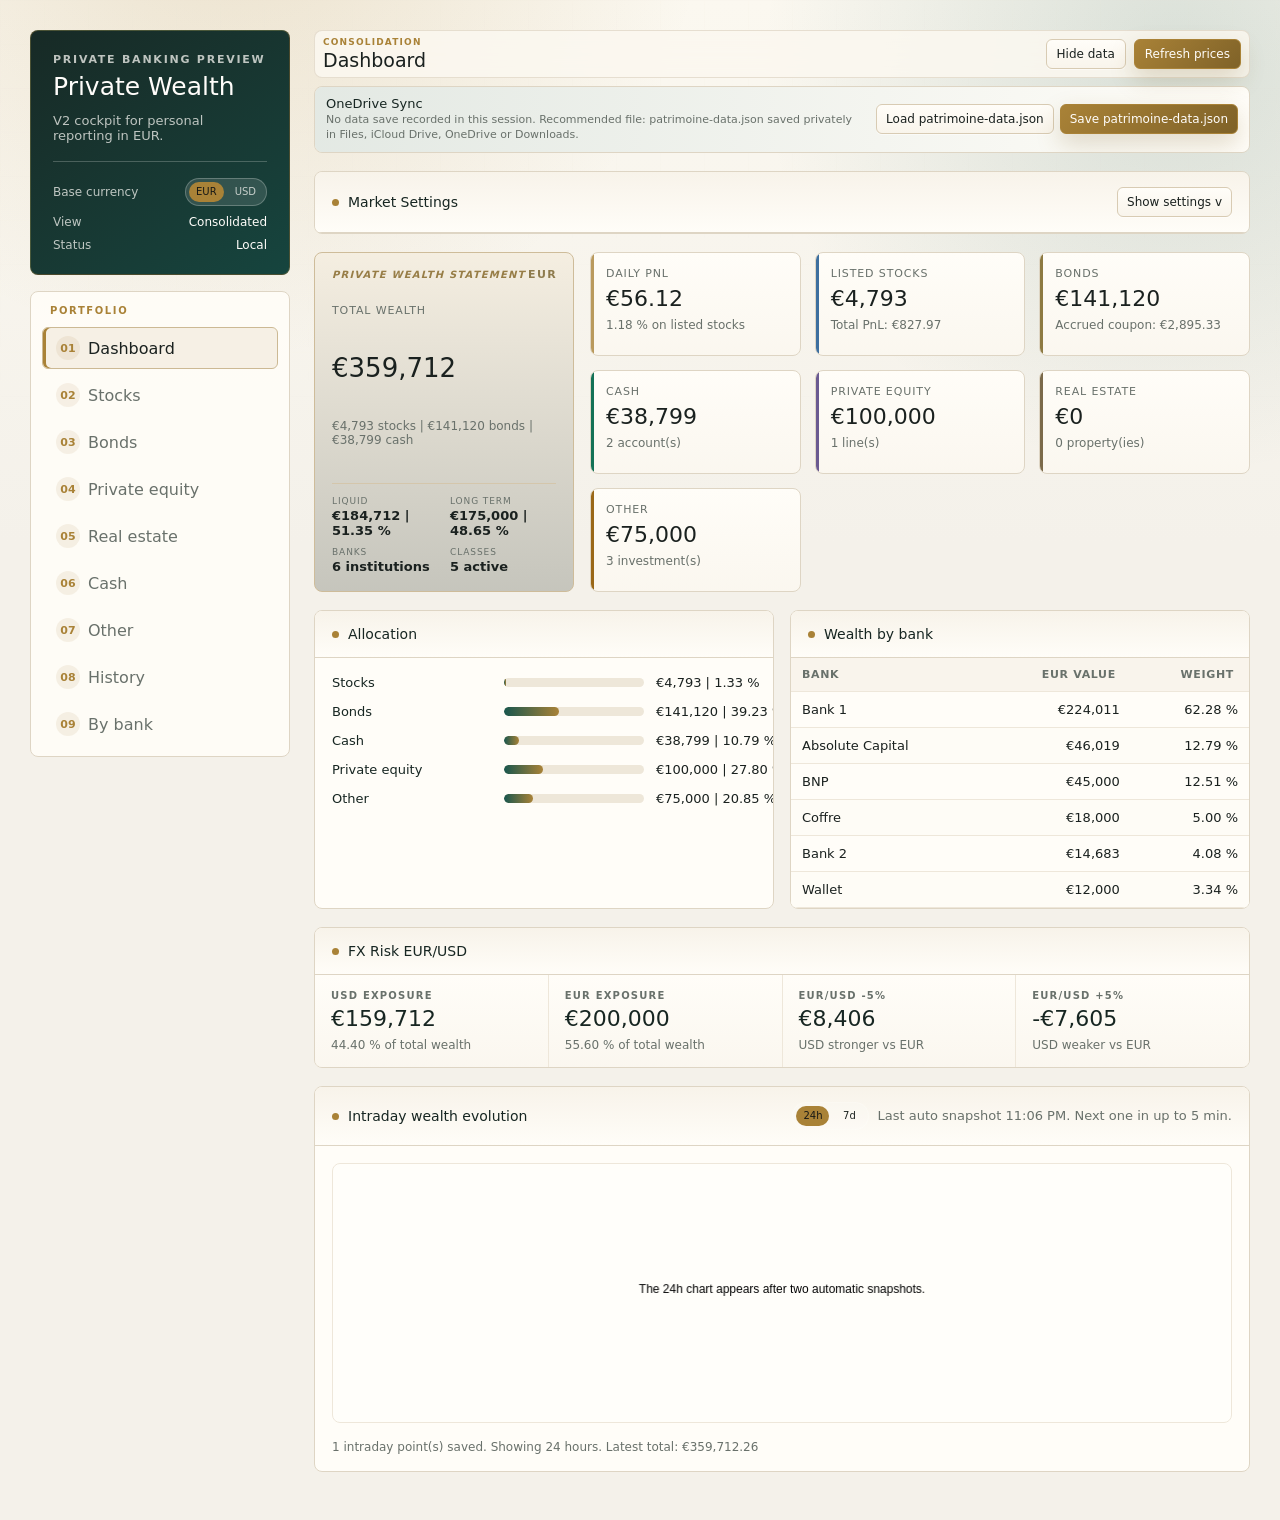
==== PatrimoinePWA-v1/index.html @ 0666433a "Add files via upload" ====
﻿<!doctype html>
<html lang="fr">
<head>
  <meta charset="utf-8">
  <meta name="viewport" content="width=device-width, initial-scale=1, viewport-fit=cover">
  <title>Private Wealth V2</title>
  <meta name="application-name" content="Patrimoine">
  <meta name="apple-mobile-web-app-title" content="Patrimoine">
  <meta name="apple-mobile-web-app-capable" content="yes">
  <meta name="apple-mobile-web-app-status-bar-style" content="black-translucent">
  <meta name="theme-color" content="#172622">
  <meta name="color-scheme" content="light dark">
  <link rel="manifest" href="manifest.json">
  <link rel="apple-touch-icon" href="icons/apple-touch-icon.png">
  <style>
    :root {
      color-scheme: light dark;
      --bg: light-dark(#f4f1ea, #0d1110);
      --surface: light-dark(#fbf8f0, #111615);
      --panel: light-dark(#fffdf8, #171d1b);
      --panel-2: light-dark(#f7f2e8, #1d2421);
      --panel-3: light-dark(#ede5d7, #222a27);
      --ink: light-dark(#172622, #f2ead9);
      --text: light-dark(#1a211f, #f4efe4);
      --muted: light-dark(#69716b, #a9a296);
      --line: light-dark(#ded5c4, #303934);
      --line-soft: light-dark(#eee7da, #26302b);
      --good: #147256;
      --bad: #a43d3a;
      --accent: #a98237;
      --accent-2: #18564e;
      --warn: #9a6818;
      --shadow: light-dark(0 16px 42px rgba(34, 29, 19, 0.08), 0 18px 48px rgba(0, 0, 0, 0.32));
      --shadow-soft: light-dark(0 8px 22px rgba(34, 29, 19, 0.06), 0 10px 26px rgba(0, 0, 0, 0.24));
      font-family: "Aptos", "Segoe UI", ui-sans-serif, system-ui, -apple-system, BlinkMacSystemFont, sans-serif;
    }

    * { box-sizing: border-box; }

    body {
      margin: 0;
      min-width: 320px;
      min-height: 100svh;
      padding-top: env(safe-area-inset-top);
      padding-bottom: env(safe-area-inset-bottom);
      color: var(--text);
      background:
        radial-gradient(circle at 18% -8%, light-dark(rgba(169, 130, 55, 0.20), rgba(169, 130, 55, 0.10)), transparent 30rem),
        radial-gradient(circle at 92% 4%, light-dark(rgba(24, 86, 78, 0.15), rgba(24, 86, 78, 0.13)), transparent 26rem),
        linear-gradient(180deg, var(--surface) 0%, var(--bg) 34rem);
    }

    body::before {
      content: "";
      position: fixed;
      inset: 0;
      pointer-events: none;
      background-image:
        linear-gradient(color-mix(in srgb, var(--line-soft) 28%, transparent) 1px, transparent 1px),
        linear-gradient(90deg, color-mix(in srgb, var(--line-soft) 24%, transparent) 1px, transparent 1px);
      background-size: 44px 44px;
      mask-image: linear-gradient(180deg, rgba(0, 0, 0, 0.22), transparent 52%);
    }

    button, input, select { font: inherit; }

    button {
      min-height: 36px;
      border: 1px solid color-mix(in srgb, var(--line) 88%, var(--accent) 12%);
      border-radius: 6px;
      padding: 8px 13px;
      color: var(--text);
      background: linear-gradient(180deg, color-mix(in srgb, var(--panel) 96%, #fff 4%), color-mix(in srgb, var(--panel-2) 78%, var(--panel) 22%));
      box-shadow: 0 1px 0 color-mix(in srgb, #fff 55%, transparent);
      cursor: pointer;
      transition: border-color 160ms ease, background 160ms ease, transform 160ms ease, box-shadow 160ms ease;
    }

    button:hover {
      border-color: var(--accent);
      background: color-mix(in srgb, var(--panel) 84%, var(--accent) 16%);
      box-shadow: var(--shadow-soft);
      transform: translateY(-1px);
    }

    button.primary {
      color: light-dark(#fffdfa, #151411);
      border-color: var(--accent);
      background: linear-gradient(135deg, var(--accent), #7f6228);
      box-shadow: 0 10px 24px light-dark(rgba(127, 98, 40, 0.22), rgba(169, 130, 55, 0.16));
    }

    button.nav {
      position: relative;
      display: flex;
      align-items: center;
      text-align: left;
      background: transparent;
      border-color: transparent;
      color: var(--muted);
      width: 100%;
      box-shadow: none;
    }

    button.nav.active {
      color: var(--text);
      border-color: color-mix(in srgb, var(--accent) 34%, var(--line) 66%);
      background: color-mix(in srgb, var(--panel) 80%, var(--accent) 10%);
      box-shadow: inset 3px 0 0 var(--accent);
    }

    button.danger { color: var(--bad); }

    button.privacy-on {
      color: light-dark(#fffdfa, #151411);
      border-color: var(--accent-2);
      background: linear-gradient(135deg, var(--accent-2), #123f39);
    }

    input, select {
      width: 100%;
      min-height: 36px;
      border: 1px solid var(--line-soft);
      border-radius: 6px;
      padding: 8px 10px;
      color: var(--text);
      background: light-dark(#fffefa, #121816);
      outline: none;
    }

    input:focus, select:focus {
      border-color: var(--accent);
      box-shadow: 0 0 0 3px color-mix(in srgb, var(--accent) 18%, transparent);
    }

    label {
      display: grid;
      gap: 5px;
      color: var(--muted);
      font-size: 11px;
      font-weight: 500;
      letter-spacing: 0.06em;
      text-transform: uppercase;
    }

    .app {
      display: grid;
      grid-template-columns: 260px minmax(0, 1fr);
      gap: 24px;
      max-width: 1560px;
      margin: 0 auto;
      padding: max(30px, env(safe-area-inset-top)) max(30px, env(safe-area-inset-right)) max(30px, env(safe-area-inset-bottom)) max(30px, env(safe-area-inset-left));
      position: relative;
      z-index: 1;
    }

    aside {
      position: sticky;
      top: 22px;
      align-self: start;
      display: grid;
      gap: 16px;
    }

    .brand {
      padding: 22px;
      border: 1px solid color-mix(in srgb, var(--accent) 35%, transparent);
      border-radius: 8px;
      background:
        linear-gradient(145deg, color-mix(in srgb, var(--ink) 92%, var(--accent-2) 8%), color-mix(in srgb, var(--accent-2) 72%, #101816 28%)),
        var(--ink);
      box-shadow: var(--shadow);
      color: light-dark(#fffdfa, #171815);
    }

    .brand h1 {
      margin-bottom: 10px;
      font-size: 25px;
      line-height: 1.05;
    }

    .brand-card {
      display: grid;
      gap: 9px;
      margin-top: 18px;
      padding-top: 16px;
      border-top: 1px solid light-dark(rgba(255, 253, 250, 0.22), rgba(23, 24, 21, 0.22));
      font-size: 12px;
    }

    .brand-row {
      display: flex;
      align-items: center;
      justify-content: space-between;
      gap: 10px;
      color: light-dark(rgba(255, 253, 250, 0.72), rgba(23, 24, 21, 0.72));
    }

    .brand-row strong {
      color: light-dark(#fffdfa, #171815);
      font-weight: 500;
    }

    .brand .eyebrow, .brand .muted { color: light-dark(rgba(255, 253, 250, 0.72), rgba(23, 24, 21, 0.72)); }

    nav {
      display: grid;
      gap: 5px;
      padding: 11px;
      border: 1px solid var(--line);
      border-radius: 8px;
      background: color-mix(in srgb, var(--panel) 90%, transparent);
      box-shadow: var(--shadow);
    }

    nav::before {
      content: "Portfolio";
      margin: 2px 8px 6px;
      color: var(--accent);
      font-size: 10px;
      font-weight: 700;
      letter-spacing: 0.16em;
      text-transform: uppercase;
    }

    .nav-index {
      display: inline-grid;
      width: 24px;
      height: 24px;
      margin-right: 8px;
      place-items: center;
      border-radius: 999px;
      color: var(--accent);
      background: color-mix(in srgb, var(--accent) 10%, transparent);
      font-size: 11px;
      font-weight: 700;
    }

    header {
      position: sticky;
      top: 0;
      z-index: 20;
      display: flex;
      gap: 12px;
      align-items: center;
      justify-content: space-between;
      margin-bottom: 8px;
      padding: 6px 8px;
      border: 1px solid color-mix(in srgb, var(--line) 72%, transparent);
      border-radius: 8px;
      background: color-mix(in srgb, var(--surface) 88%, transparent);
      backdrop-filter: blur(18px);
      box-shadow: var(--shadow-soft);
    }

    h1 {
      margin: 0;
      font-size: 19px;
      font-weight: 500;
      letter-spacing: 0;
    }

    h2 {
      margin: 0;
      font-size: 14px;
      font-weight: 500;
      color: var(--ink);
    }

    .eyebrow {
      margin: 0 0 8px;
      color: var(--accent);
      font-size: 11px;
      font-weight: 600;
      letter-spacing: 0.16em;
      text-transform: uppercase;
    }

    .muted, .subtitle {
      color: var(--muted);
      font-size: 13px;
    }

    .subtitle { margin: 0; }

    header .eyebrow {
      margin-bottom: 2px;
      font-size: 9px;
      letter-spacing: 0.13em;
    }

    header .subtitle { display: none; }

    header button {
      min-height: 30px;
      padding: 6px 10px;
      font-size: 12px;
    }

    body.privacy-mode .executive-value,
    body.privacy-mode .executive-note {
      filter: blur(7px);
      user-select: none;
    }

    body.privacy-mode .executive-value {
      color: color-mix(in srgb, var(--text) 24%, transparent);
    }

    .toolbar, .panel-actions {
      display: flex;
      flex-wrap: wrap;
      gap: 8px;
      justify-content: flex-end;
      align-items: center;
    }

    .executive-strip {
      display: grid;
      grid-template-columns: minmax(240px, 1.35fr) repeat(3, minmax(150px, 1fr));
      gap: 1px;
      margin-bottom: 14px;
      overflow: hidden;
      border: 1px solid color-mix(in srgb, var(--accent) 24%, var(--line) 76%);
      border-radius: 8px;
      background: var(--line);
      box-shadow: var(--shadow);
    }

    .executive-cell {
      min-height: 74px;
      padding: 12px 14px;
      background:
        linear-gradient(180deg, color-mix(in srgb, var(--panel) 94%, #fff 6%), color-mix(in srgb, var(--panel-2) 58%, var(--panel) 42%));
    }

    .executive-cell.feature {
      background:
        linear-gradient(145deg, color-mix(in srgb, var(--ink) 90%, var(--accent) 10%), color-mix(in srgb, var(--accent-2) 76%, #111715 24%));
      color: light-dark(#fffdfa, #171815);
    }

    .executive-label {
      display: block;
      margin-bottom: 5px;
      color: var(--muted);
      font-size: 9px;
      font-weight: 700;
      letter-spacing: 0.14em;
      text-transform: uppercase;
    }

    .executive-cell.feature .executive-label,
    .executive-cell.feature .executive-note {
      color: light-dark(rgba(255, 253, 250, 0.72), rgba(23, 24, 21, 0.72));
    }

    .executive-value {
      display: block;
      color: inherit;
      font-size: 18px;
      font-weight: 500;
      line-height: 1.05;
      overflow-wrap: anywhere;
    }

    .executive-cell.feature .executive-value { font-size: 24px; }

    .executive-note {
      display: block;
      margin-top: 6px;
      color: var(--muted);
      font-size: 11px;
    }

    .page { display: none; }
    .page.active { display: block; }
    .hidden { display: none; }
    #executiveStrip.hidden { display: none; }

    .hero {
      display: grid;
      grid-template-columns: minmax(260px, 0.82fr) minmax(0, 2.18fr);
      gap: 16px;
      margin-bottom: 18px;
    }

    .grid {
      display: grid;
      grid-template-columns: repeat(3, minmax(180px, 1fr));
      gap: 14px;
    }

    .grid.two { grid-template-columns: repeat(2, minmax(180px, 1fr)); }
    .grid.four { grid-template-columns: repeat(4, minmax(160px, 1fr)); }

    .stat, .panel {
      border: 1px solid var(--line);
      border-radius: 8px;
      background: var(--panel);
      box-shadow: var(--shadow);
    }

    .stat {
      position: relative;
      min-height: 104px;
      padding: 14px 15px;
      overflow: hidden;
      background: linear-gradient(180deg, var(--panel), color-mix(in srgb, var(--panel-2) 54%, var(--panel) 46%));
    }

    .stat.asset-stocks::before { background: #3d6f9f; }
    .stat.asset-bonds::before { background: #8d7a42; }
    .stat.asset-cash::before { background: #147256; }
    .stat.asset-private::before { background: #6a5a91; }
    .stat.asset-realestate::before { background: #7b6a4a; }
    .stat.asset-other::before { background: #9a6818; }

    .stat::before {
      content: "";
      position: absolute;
      inset: 0 auto 0 0;
      width: 3px;
      background: color-mix(in srgb, var(--accent) 80%, transparent);
    }

    .hero-stat {
      position: relative;
      display: grid;
      align-content: space-between;
      min-height: 148px;
      padding: 16px 17px;
      background:
        linear-gradient(180deg, color-mix(in srgb, var(--panel) 88%, var(--accent) 12%), color-mix(in srgb, var(--panel-2) 78%, var(--ink) 22%));
      border-color: color-mix(in srgb, var(--accent) 30%, var(--line) 70%);
      color: var(--text);
    }

    .hero-stat::before { width: 0; }

    .hero-stat::after {
      content: attr(data-currency);
      position: absolute;
      right: 16px;
      top: 15px;
      color: color-mix(in srgb, var(--accent) 58%, var(--muted) 42%);
      font-size: 11px;
      font-weight: 700;
      letter-spacing: 0.12em;
    }

    .stat span {
      display: block;
      margin-bottom: 7px;
      color: var(--muted);
      font-size: 11px;
      font-weight: 500;
      letter-spacing: 0.08em;
      text-transform: uppercase;
    }

    .hero-stat span, .hero-stat small { color: var(--muted); }

    .stat strong {
      display: block;
      color: inherit;
      font-size: 22px;
      font-weight: 500;
      line-height: 1.1;
      overflow-wrap: anywhere;
    }

    .hero-stat strong {
      margin: 7px 0 5px;
      font-size: 26px;
      letter-spacing: 0;
    }

    .hero-kicker {
      display: block;
      color: color-mix(in srgb, var(--accent) 72%, var(--muted) 28%);
      font-size: 10px;
      font-weight: 700;
      letter-spacing: 0.12em;
      text-transform: uppercase;
    }

    .hero-breakdown {
      display: grid;
      grid-template-columns: 1fr 1fr;
      gap: 8px 12px;
      margin-top: 12px;
      padding-top: 12px;
      border-top: 1px solid color-mix(in srgb, var(--accent) 18%, var(--line) 82%);
    }

    .hero-breakdown div {
      min-width: 0;
    }

    .hero-breakdown span {
      margin: 0 0 3px;
      font-size: 9px;
      letter-spacing: 0.1em;
    }

    .hero-breakdown strong {
      margin: 0;
      color: var(--text);
      font-size: 13px;
      font-weight: 600;
      line-height: 1.15;
      overflow-wrap: anywhere;
    }

    .stat small {
      display: block;
      margin-top: 7px;
      color: var(--muted);
      font-size: 12px;
    }

    .currency-toggle {
      display: inline-flex;
      gap: 4px;
      padding: 3px;
      border: 1px solid light-dark(rgba(255, 253, 250, 0.24), rgba(23, 24, 21, 0.24));
      border-radius: 999px;
      background: light-dark(rgba(255, 253, 250, 0.12), rgba(23, 24, 21, 0.12));
    }

    .currency-toggle button {
      min-height: 20px;
      min-width: 32px;
      padding: 3px 6px;
      border-radius: 999px;
      border-color: transparent;
      box-shadow: none;
      color: inherit;
      background: transparent;
      font-size: 10px;
      line-height: 1;
    }

    .currency-toggle button.active {
      color: light-dark(#171815, #fffdfa);
      background: var(--accent);
    }

    .panel {
      margin-bottom: 18px;
      overflow: hidden;
    }

    .panel-head {
      display: flex;
      gap: 12px;
      align-items: center;
      justify-content: space-between;
      padding: 15px 17px;
      border-bottom: 1px solid var(--line);
      background: linear-gradient(180deg, color-mix(in srgb, var(--panel-2) 92%, #fff 8%), var(--panel));
    }

    .panel-head h2::before {
      content: "";
      display: inline-block;
      width: 7px;
      height: 7px;
      margin-right: 9px;
      border-radius: 999px;
      background: var(--accent);
      vertical-align: 1px;
    }

    .settings {
      display: grid;
      grid-template-columns: 1.25fr 150px 150px 180px;
      gap: 12px;
      padding: 17px;
      align-items: end;
      background: color-mix(in srgb, var(--panel) 92%, var(--panel-2) 8%);
    }

    .table-wrap {
      width: 100%;
      overflow-x: auto;
      background: var(--panel);
    }

    table {
      width: 100%;
      min-width: 0;
      border-collapse: separate;
      border-spacing: 0;
    }

    table.compact { min-width: 0; }
    table.wide {
      min-width: 0;
      table-layout: fixed;
    }

    table.wide th,
    table.wide td {
      padding: 6px 5px;
      font-size: 11px;
      line-height: 1.2;
      white-space: normal;
      overflow-wrap: anywhere;
    }

    table.wide td.num,
    table.wide th.num {
      white-space: normal;
    }

    table.wide input,
    table.wide select {
      min-width: 0;
      width: 100%;
      min-height: 28px;
      padding: 4px 5px;
      font-size: 11px;
    }

    table.wide .mini {
      min-height: 26px;
      padding: 4px 6px;
      font-size: 11px;
    }

    table.fit {
      min-width: 0;
      table-layout: fixed;
    }

    th, td {
      padding: 10px 11px;
      border-bottom: 1px solid var(--line-soft);
      vertical-align: middle;
      font-size: 13px;
    }

    table.fit th, table.fit td {
      padding: 8px 7px;
      font-size: 12px;
    }

    table.fit th {
      white-space: normal;
    }

    th {
      color: var(--muted);
      font-size: 11px;
      font-weight: 600;
      letter-spacing: 0.06em;
      text-align: left;
      text-transform: uppercase;
      white-space: normal;
      background: color-mix(in srgb, var(--panel-2) 78%, var(--panel) 22%);
      position: sticky;
      top: 0;
      z-index: 1;
    }

    tbody tr {
      background: var(--panel);
      transition: background 140ms ease;
    }

    tbody tr:nth-child(even) { background: color-mix(in srgb, var(--panel) 90%, var(--panel-2) 10%); }

    tbody tr:hover { background: color-mix(in srgb, var(--panel) 86%, var(--accent) 14%); }

    th.sortable {
      cursor: pointer;
      user-select: none;
    }

    th.sortable::after {
      content: "";
      display: inline-block;
      margin-left: 4px;
      color: var(--accent);
      font-size: 10px;
    }

    th.sortable.sort-asc::after { content: " ^"; }
    th.sortable.sort-desc::after { content: " v"; }

    td.num, th.num {
      text-align: right;
      font-variant-numeric: tabular-nums;
      white-space: normal;
    }

    th.total-highlight,
    td.total-highlight {
      background: color-mix(in srgb, var(--accent) 12%, var(--panel) 88%);
      border-left: 1px solid color-mix(in srgb, var(--accent) 24%, var(--line-soft) 76%);
      border-right: 1px solid color-mix(in srgb, var(--accent) 14%, var(--line-soft) 86%);
    }

    th.total-highlight {
      color: var(--ink);
      font-weight: 700;
    }

    td.total-highlight {
      color: var(--ink);
      font-weight: 650;
    }

    tbody tr:hover td.total-highlight {
      background: color-mix(in srgb, var(--accent) 18%, var(--panel) 82%);
    }

    td.market-highlight {
      border-left: 1px solid color-mix(in srgb, var(--line-soft) 72%, transparent);
      border-right: 1px solid color-mix(in srgb, var(--line-soft) 72%, transparent);
      font-weight: 700;
    }

    td.market-highlight.positive {
      color: var(--good);
      background: color-mix(in srgb, var(--good) 10%, var(--panel) 90%);
    }

    td.market-highlight.negative {
      color: var(--bad);
      background: color-mix(in srgb, var(--bad) 10%, var(--panel) 90%);
    }

    tbody tr:hover td.market-highlight.positive {
      background: color-mix(in srgb, var(--good) 16%, var(--panel) 84%);
    }

    tbody tr:hover td.market-highlight.negative {
      background: color-mix(in srgb, var(--bad) 16%, var(--panel) 84%);
    }

    td.actions {
      width: 1%;
      text-align: right;
      white-space: normal;
    }

    .expand-btn {
      min-height: 18px;
      min-width: 18px;
      padding: 0;
      font-weight: 600;
      line-height: 1;
      border-radius: 999px;
      font-size: 11px;
    }

    td.expand-cell, th.expand-cell {
      width: 24px;
      min-width: 24px;
      max-width: 24px;
      padding-left: 6px;
      padding-right: 2px;
      text-align: center;
    }

    tr.detail-row td {
      background: color-mix(in srgb, var(--panel-2) 76%, var(--accent) 10%);
      color: var(--muted);
    }

    .detail-label {
      color: var(--text);
      font-weight: 500;
    }

    td input, td select {
      min-width: 88px;
      padding: 7px 8px;
    }

    td.symbol input {
      min-width: 78px;
      font-weight: 600;
      text-transform: uppercase;
    }

    .mini {
      min-height: 30px;
      padding: 6px 9px;
      font-size: 12px;
    }

    .status {
      padding: 12px 17px;
      border-top: 1px solid var(--line-soft);
      color: var(--muted);
      font-size: 12px;
      background: color-mix(in srgb, var(--panel) 92%, var(--panel-2) 8%);
    }

    .collapsible-panel.collapsed .collapsible-content,
    .collapsible-panel.collapsed .status {
      display: none;
    }

    .collapsible-panel.collapsed #hideKeyBtn {
      display: none;
    }

    .collapse-toggle {
      display: inline-flex;
      align-items: center;
      gap: 6px;
    }

    .sync-box {
      display: grid;
      grid-template-columns: minmax(220px, 1fr) auto;
      gap: 12px;
      align-items: center;
      padding: 9px 11px;
      border-top: 0;
      background:
        linear-gradient(90deg, color-mix(in srgb, var(--accent-2) 12%, var(--panel) 88%), var(--panel));
    }

    .sync-box strong {
      display: block;
      margin-bottom: 2px;
      font-weight: 500;
      color: var(--ink);
      font-size: 13px;
    }

    .sync-box .muted {
      font-size: 11px;
      line-height: 1.35;
    }

    .sync-actions {
      display: flex;
      flex-wrap: wrap;
      gap: 6px;
      justify-content: flex-end;
    }

    .sync-actions button {
      min-height: 30px;
      padding: 6px 9px;
      font-size: 12px;
    }

    .positive { color: var(--good); }
    .negative { color: var(--bad); }
    .warning { color: var(--warn); }

    .split {
      display: grid;
      grid-template-columns: 1fr 1fr;
      gap: 16px;
    }

    .empty {
      padding: 22px 14px;
      color: var(--muted);
      font-size: 14px;
      text-align: center;
    }

    .bar-list {
      display: grid;
      gap: 14px;
      padding: 17px;
    }

    .bar-row {
      display: grid;
      grid-template-columns: 160px minmax(140px, 1fr) 130px;
      gap: 12px;
      align-items: center;
      font-size: 13px;
    }

    .bar-row strong {
      font-weight: 500;
      color: var(--ink);
    }

    .bar-track {
      height: 9px;
      overflow: hidden;
      border-radius: 999px;
      background: color-mix(in srgb, var(--line-soft) 78%, var(--panel-3) 22%);
    }

    .bar-fill {
      height: 100%;
      width: var(--w);
      border-radius: inherit;
      background: linear-gradient(90deg, var(--accent-2), var(--accent));
    }

    .fx-risk {
      display: grid;
      grid-template-columns: repeat(4, minmax(150px, 1fr));
      gap: 1px;
      overflow: hidden;
      background: var(--line-soft);
    }

    .fx-cell {
      min-height: 92px;
      padding: 15px 16px;
      background: linear-gradient(180deg, var(--panel), color-mix(in srgb, var(--panel-2) 54%, var(--panel) 46%));
    }

    .fx-cell span {
      display: block;
      margin-bottom: 6px;
      color: var(--muted);
      font-size: 10px;
      font-weight: 700;
      letter-spacing: 0.12em;
      text-transform: uppercase;
    }

    .fx-cell strong {
      display: block;
      color: var(--ink);
      font-size: 22px;
      font-weight: 500;
      line-height: 1.1;
      overflow-wrap: anywhere;
    }

    .fx-cell small {
      display: block;
      margin-top: 7px;
      color: var(--muted);
      font-size: 12px;
    }

    .chart-wrap {
      padding: 17px;
    }

    .history-chart {
      display: block;
      width: 100%;
      height: 320px;
      border: 1px solid var(--line-soft);
      border-radius: 8px;
      background: light-dark(#fffefa, #121816);
    }

    .mini-chart {
      display: block;
      width: 100%;
      height: 260px;
      border: 1px solid var(--line-soft);
      border-radius: 8px;
      background: light-dark(#fffefa, #121816);
    }


    .snapshot-note {
      padding: 0 17px 17px;
      color: var(--muted);
      font-size: 12px;
    }

    @media (max-width: 1080px) {
      .app { grid-template-columns: 1fr; }
      aside { position: static; }
      nav { grid-template-columns: repeat(3, minmax(120px, 1fr)); }
      nav::before { grid-column: 1 / -1; }
      button.nav { justify-content: flex-start; }
      .executive-strip { grid-template-columns: repeat(2, minmax(0, 1fr)); }
      .hero { grid-template-columns: 1fr; }
    }

    @media (max-width: 780px) {
      header, .panel-head { align-items: stretch; flex-direction: column; }
      header { gap: 8px; padding: 6px 8px; }
      .toolbar, .panel-actions { justify-content: flex-start; }
      .grid, .grid.two, .grid.four, .settings, .split { grid-template-columns: 1fr; }
      .executive-strip { grid-template-columns: 1fr; }
      .executive-cell, .executive-cell.feature { min-height: auto; padding: 11px 13px; }
      .fx-risk { grid-template-columns: 1fr 1fr; }
      .sync-box { grid-template-columns: 1fr; }
      .sync-actions { justify-content: flex-start; }
      nav { grid-template-columns: 1fr 1fr; }
      .bar-row { grid-template-columns: 1fr; gap: 6px; }
    }

    @media (max-width: 520px) {
      .app { padding: 12px; }
      nav { grid-template-columns: 1fr; }
      h1 { font-size: 22px; }
      .stat strong { font-size: 20px; }
      .hero-stat { min-height: 138px; }
      .hero-stat strong { font-size: 24px; }
      .executive-value { font-size: 17px; }
      .executive-cell.feature .executive-value { font-size: 22px; }
      .fx-risk { grid-template-columns: 1fr; }
    }
  </style>
</head>
<body>
  <main class="app">
    <aside>
      <section class="brand">
        <p class="eyebrow">Private Banking Preview</p>
        <h1>Private Wealth</h1>
        <p class="muted">V2 cockpit for personal reporting in EUR.</p>
        <div class="brand-card" aria-label="Dashboard profile">
          <div class="brand-row">
            <span>Base currency</span>
            <div class="currency-toggle" aria-label="Dashboard currency">
              <button id="dashboardCurrencyEur" type="button" data-dashboard-currency="EUR">EUR</button>
              <button id="dashboardCurrencyUsd" type="button" data-dashboard-currency="USD">USD</button>
            </div>
          </div>
          <div class="brand-row"><span>View</span><strong>Consolidated</strong></div>
          <div class="brand-row"><span>Status</span><strong>Local</strong></div>
        </div>
      </section>
      <nav aria-label="Navigation">
        <button class="nav active" type="button" data-page-target="dashboard"><span class="nav-index">01</span>Dashboard</button>
        <button class="nav" type="button" data-page-target="stocks"><span class="nav-index">02</span>Stocks</button>
        <button class="nav" type="button" data-page-target="bonds"><span class="nav-index">03</span>Bonds</button>
        <button class="nav" type="button" data-page-target="private"><span class="nav-index">04</span>Private equity</button>
        <button class="nav" type="button" data-page-target="realestate"><span class="nav-index">05</span>Real estate</button>
        <button class="nav" type="button" data-page-target="cash"><span class="nav-index">06</span>Cash</button>
        <button class="nav" type="button" data-page-target="divers"><span class="nav-index">07</span>Other</button>
        <button class="nav" type="button" data-page-target="history"><span class="nav-index">08</span>History</button>
        <button class="nav" type="button" data-page-target="banks"><span class="nav-index">09</span>By bank</button>
      </nav>
    </aside>

    <div>
      <header>
        <div>
          <p class="eyebrow" id="pageEyebrow">Consolidation</p>
          <h1 id="pageTitle">Dashboard</h1>
          <p class="subtitle" id="pageSubtitle">A calmer private-banking view of wealth, PnL and allocation.</p>
        </div>
        <div class="toolbar">
          <button id="privacyToggle" type="button" aria-pressed="false">Hide data</button>
          <button id="refreshBtn" class="primary" type="button">Refresh prices</button>
          <input id="importFile" class="hidden" type="file" accept="application/json">
        </div>
      </header>

      <section id="executiveStrip" class="executive-strip hidden" aria-label="Executive summary">
        <div class="executive-cell feature">
          <span class="executive-label">Total relationship value</span>
          <strong class="executive-value" id="executiveTotal">-</strong>
          <small class="executive-note" id="executiveTotalNote">Consolidated across all asset classes</small>
        </div>
        <div class="executive-cell">
          <span class="executive-label">Listed performance</span>
          <strong class="executive-value" id="executiveDailyPnl">-</strong>
          <small class="executive-note" id="executiveDailyPnlNote">Daily PnL on stocks</small>
        </div>
        <div class="executive-cell">
          <span class="executive-label">Liquidity</span>
          <strong class="executive-value" id="executiveCash">-</strong>
          <small class="executive-note" id="executiveCashNote">Cash and equivalents</small>
        </div>
        <div class="executive-cell">
          <span class="executive-label">Last refresh</span>
          <strong class="executive-value" id="executiveLastUpdate">-</strong>
          <small class="executive-note">Market data status</small>
        </div>
      </section>

      <section class="panel">
        <div class="sync-box">
          <div>
            <strong>OneDrive Sync</strong>
            <div class="muted" id="dataStatus">Active data: local browser storage. To sync manually, load or save patrimoine-data.json through Files, iCloud Drive, OneDrive or Downloads.</div>
          </div>
          <div class="sync-actions">
            <button id="loadDataBtn" type="button">Load patrimoine-data.json</button>
            <button id="saveDataBtn" class="primary" type="button">Save patrimoine-data.json</button>
          </div>
        </div>
      </section>

      <section id="marketSettingsPanel" class="panel collapsible-panel collapsed">
        <div class="panel-head">
          <h2>Market Settings</h2>
          <div class="panel-actions">
            <button id="marketSettingsToggle" class="mini collapse-toggle" type="button" aria-expanded="false">Show settings v</button>
            <button id="hideKeyBtn" class="mini" type="button">Show key</button>
          </div>
        </div>
        <div id="marketSettingsContent" class="settings collapsible-content">
          <label>Finnhub API key <input id="apiKey" type="password" autocomplete="off" placeholder="Paste your Finnhub key here"></label>
          <label>EUR / USD <input id="eurUsd" type="number" step="0.0001" min="0" inputmode="decimal"></label>
          <label>Auto refresh
            <select id="refreshInterval">
              <option value="0">Never</option>
              <option value="30">30 sec</option>
              <option value="60">1 min</option>
            </select>
          </label>
          <label>Last update <input id="lastUpdate" type="text" readonly></label>
        </div>
        <div class="status" id="statusLine">The Refresh prices button works at any time. Auto refresh is optional: Never, 30 sec or 1 min.</div>
      </section>

      <section id="page-dashboard" class="page active">
        <section class="hero" aria-label="Wealth summary">
          <div class="stat hero-stat" id="dashboardHeroStat" data-currency="EUR">
            <em class="hero-kicker">Private wealth statement</em>
            <span>Total wealth</span>
            <strong id="totalWealth">-</strong>
            <small id="totalContext">-</small>
            <div class="hero-breakdown" aria-label="Total wealth breakdown">
              <div><span>Liquid</span><strong id="heroLiquid">-</strong></div>
              <div><span>Long term</span><strong id="heroLongTerm">-</strong></div>
              <div><span>Banks</span><strong id="heroBanks">-</strong></div>
              <div><span>Classes</span><strong id="heroClasses">-</strong></div>
            </div>
          </div>
          <div class="grid">
            <div class="stat"><span>Daily PnL</span><strong id="dailyPnl">-</strong><small id="dailyPnlPct">-</small></div>
            <div class="stat asset-stocks"><span>Listed stocks</span><strong id="stocksValue">-</strong><small id="stocksPnl">-</small></div>
            <div class="stat asset-bonds"><span>Bonds</span><strong id="bondsValue">-</strong><small id="bondsAccrued">-</small></div>
            <div class="stat asset-cash"><span>Cash</span><strong id="cashValue">-</strong><small id="cashContext">-</small></div>
            <div class="stat asset-private"><span>Private equity</span><strong id="peValue">-</strong><small id="peContext">-</small></div>
            <div class="stat asset-realestate"><span>Real estate</span><strong id="realEstateValue">-</strong><small id="realEstateContext">-</small></div>
            <div class="stat asset-other"><span>Other</span><strong id="diversValue">-</strong><small id="diversContext">-</small></div>
          </div>
        </section>

        <div class="split">
          <section class="panel">
            <div class="panel-head"><h2>Allocation</h2></div>
            <div class="bar-list" id="allocationBars"></div>
          </section>
          <section class="panel">
            <div class="panel-head"><h2>Wealth by bank</h2></div>
            <div class="table-wrap">
              <table class="compact">
                <thead><tr><th>Bank</th><th class="num">EUR value</th><th class="num">Weight</th></tr></thead>
                <tbody id="dashboardBankBody"></tbody>
              </table>
            </div>
          </section>
        </div>

        <section class="panel">
          <div class="panel-head">
            <h2>FX Risk EUR/USD</h2>
          </div>
          <div class="fx-risk">
            <div class="fx-cell">
              <span>USD exposure</span>
              <strong id="fxUsdExposure">-</strong>
              <small id="fxUsdWeight">-</small>
            </div>
            <div class="fx-cell">
              <span>EUR exposure</span>
              <strong id="fxEurExposure">-</strong>
              <small id="fxEurWeight">-</small>
            </div>
            <div class="fx-cell">
              <span>EUR/USD -5%</span>
              <strong id="fxDownImpact">-</strong>
              <small>USD stronger vs EUR</small>
            </div>
            <div class="fx-cell">
              <span>EUR/USD +5%</span>
              <strong id="fxUpImpact">-</strong>
              <small>USD weaker vs EUR</small>
            </div>
          </div>
        </section>

        <section class="panel">
          <div class="panel-head">
            <h2>Intraday wealth evolution</h2>
            <div class="panel-actions">
              <div class="currency-toggle" aria-label="Intraday chart range">
                <button id="intradayRange24h" type="button" data-intraday-range="24h">24h</button>
                <button id="intradayRange7d" type="button" data-intraday-range="7d">7d</button>
              </div>
              <div class="muted" id="intradaySnapshotStatus">Auto snapshot every 5 min while this page is open.</div>
            </div>
          </div>
          <div class="chart-wrap">
            <canvas id="intradayChart" class="mini-chart" height="260"></canvas>
          </div>
          <div class="snapshot-note" id="intradaySnapshotNote">Waiting for the first automatic snapshot.</div>
        </section>
      </section>

      <section id="page-stocks" class="page">
        <section class="grid three">
          <div class="stat"><span>Stock value</span><strong id="stocksPageValue">-</strong><small>In EUR</small></div>
          <div class="stat"><span>Daily PnL</span><strong id="stocksPageDayPnl">-</strong><small id="stocksPageDayPct">-</small></div>
          <div class="stat"><span>Total PnL</span><strong id="stocksPageTotalPnl">-</strong><small>Vs Cost basis</small></div>
        </section>
        <section class="panel">
          <div class="panel-head">
            <h2>Consolidated exposure by stock</h2>
          </div>
          <div class="table-wrap">
            <table class="fit">
              <thead>
                <tr><th class="expand-cell"></th><th>Ticker</th><th>Name</th><th class="num">Qty</th><th class="num">Price</th><th class="num">Previous</th><th class="num">Move %</th><th class="num">Cost basis</th><th class="num">EUR value</th><th class="num">Day PnL</th><th class="num">Total PnL</th><th class="num">Bks.</th></tr>
              </thead>
              <tbody id="stockExposureBody"></tbody>
            </table>
          </div>
        </section>
        <section class="panel">
          <div class="panel-head">
            <h2>Stock portfolio details</h2>
            <div class="panel-actions"><button id="addStockBtn" type="button">Add row</button></div>
          </div>
          <div class="table-wrap">
            <table class="wide">
              <thead>
                <tr><th>Ticker</th><th>Name</th><th>Bank</th><th class="num">Quantity</th><th class="num">Cost basis</th><th>Currency</th><th class="num">EUR value</th><th class="num">Day PnL</th><th class="num">Total PnL</th><th></th></tr>
              </thead>
              <tbody id="stocksBody"></tbody>
            </table>
          </div>
        </section>
      </section>

      <section id="page-bonds" class="page">
        <section class="grid three">
          <div class="stat"><span>Dirty value</span><strong id="bondsPageValue">-</strong><small>Clean + accrued coupon</small></div>
          <div class="stat"><span>Accrued coupon</span><strong id="bondsPageAccrued">-</strong><small>Daily calculation</small></div>
          <div class="stat"><span>Total PnL</span><strong id="bondsPagePnl">-</strong><small>Vs clean cost</small></div>
        </section>
        <section class="panel">
          <div class="panel-head">
            <h2>US Treasuries and private OTC bonds</h2>
            <div class="panel-actions"><button id="addBondBtn" type="button">Add bond</button></div>
          </div>
          <div class="table-wrap">
            <table class="wide">
              <thead>
                <tr><th>Name</th><th>Type</th><th>Bank</th><th>Issuer</th><th>Currency</th><th class="num">Nominal</th><th class="num">Clean px</th><th class="num">Cost</th><th class="num">Coupon %</th><th class="num">Freq.</th><th>Last coupon</th><th>Next coupon</th><th>Maturity</th><th>Day count</th><th class="num">Accrued EUR</th><th class="num">EUR value</th><th class="num">PnL</th><th></th></tr>
              </thead>
              <tbody id="bondsBody"></tbody>
            </table>
          </div>
        </section>
      </section>

      <section id="page-private" class="page">
        <section class="grid four">
          <div class="stat"><span>Private value</span><strong id="privatePageValue">-</strong><small>Total NAV</small></div>
          <div class="stat"><span>Commitment</span><strong id="privatePageCommitment">-</strong><small id="privatePageCommitmentContext">-</small></div>
          <div class="stat"><span>Called capital</span><strong id="privatePageCalled">-</strong><small id="privatePageCalledContext">-</small></div>
          <div class="stat"><span>Largest deal</span><strong id="privatePageLargest">-</strong><small id="privatePageLargestContext">-</small></div>
        </section>
        <section class="panel">
          <div class="panel-head">
            <h2>Private equity</h2>
            <div class="panel-actions"><button id="addPrivateBtn" type="button">Add asset</button></div>
          </div>
          <div class="table-wrap">
            <table>
              <thead><tr><th>Fund / deal</th><th>Bank</th><th class="num">EUR value</th><th class="num">Commitment</th><th class="num">Called</th><th>Valuation date</th><th>Note</th><th></th></tr></thead>
              <tbody id="privateBody"></tbody>
            </table>
          </div>
        </section>
      </section>

      <section id="page-realestate" class="page">
        <section class="grid four">
          <div class="stat"><span>Net real estate</span><strong id="realEstatePageNet">-</strong><small>Gross value minus debt</small></div>
          <div class="stat"><span>Mortgage debt</span><strong id="realEstatePageDebt">-</strong><small id="realEstatePageDebtContext">-</small></div>
          <div class="stat"><span>Monthly cashflow</span><strong id="realEstatePageRent">-</strong><small id="realEstatePageRentContext">-</small></div>
          <div class="stat"><span>Net yield</span><strong id="realEstatePageYield">-</strong><small id="realEstatePageYieldContext">-</small></div>
        </section>
        <section class="panel">
          <div class="panel-head">
            <h2>Real estate</h2>
            <div class="panel-actions"><button id="addRealEstateBtn" type="button">Add property</button></div>
          </div>
          <div class="table-wrap">
            <table class="wide">
              <thead><tr><th>Property</th><th>City</th><th>Bank / lender</th><th>Currency</th><th class="num">Gross value</th><th class="num">Loan amount</th><th class="num">Rate %</th><th class="num">Term yrs</th><th>Loan start</th><th class="num">Monthly payment</th><th class="num">Debt left</th><th class="num">Net value EUR</th><th class="num">Monthly rent</th><th class="num">Monthly costs</th><th class="num">Cashflow</th><th class="num">Net yield</th><th>Valuation date</th><th>Note</th><th></th></tr></thead>
              <tbody id="realEstateBody"></tbody>
            </table>
          </div>
        </section>
      </section>

      <section id="page-cash" class="page">
        <section class="grid four">
          <div class="stat"><span>Total cash</span><strong id="cashPageTotal">-</strong><small>All banks included</small></div>
          <div class="stat"><span>Cash EUR</span><strong id="cashPageEur">-</strong><small id="cashPageEurContext">-</small></div>
          <div class="stat"><span>Cash USD</span><strong id="cashPageUsd">-</strong><small id="cashPageUsdContext">-</small></div>
          <div class="stat"><span>Largest bank</span><strong id="cashPageTopBank">-</strong><small id="cashPageTopBankContext">-</small></div>
        </section>
        <section class="panel">
          <div class="panel-head">
            <h2>Cash by bank</h2>
            <div class="panel-actions"><button id="addCashBtn" type="button">Add cash</button></div>
          </div>
          <div class="table-wrap">
            <table>
              <thead><tr><th>Account</th><th>Bank</th><th>Currency</th><th class="num">Amount</th><th class="num">EUR value</th><th></th></tr></thead>
              <tbody id="cashBody"></tbody>
            </table>
          </div>
        </section>
      </section>

      <section id="page-divers" class="page">
        <section class="grid four">
          <div class="stat"><span>Other value</span><strong id="diversPageValue">-</strong><small>Total alternative assets</small></div>
          <div class="stat"><span>Largest asset</span><strong id="diversPageLargest">-</strong><small id="diversPageLargestContext">-</small></div>
          <div class="stat"><span>Categories</span><strong id="diversPageCategories">-</strong><small id="diversPageCategoriesContext">-</small></div>
          <div class="stat"><span>USD exposure</span><strong id="diversPageUsd">-</strong><small id="diversPageUsdContext">-</small></div>
        </section>
        <section class="panel">
          <div class="panel-head">
            <h2>Other</h2>
            <div class="panel-actions"><button id="addDiversBtn" type="button">Add investment</button></div>
          </div>
          <div class="table-wrap">
            <table>
              <thead><tr><th>Category</th><th>Name</th><th>Bank / custodian</th><th>Currency</th><th class="num">Quantity</th><th class="num">Unit price</th><th class="num">EUR value</th><th>Note</th><th></th></tr></thead>
              <tbody id="diversBody"></tbody>
            </table>
          </div>
        </section>
      </section>

      <section id="page-history" class="page">
        <section class="grid three">
          <div class="stat"><span>Latest snapshot</span><strong id="historyLastTotal">-</strong><small id="historyLastDate">-</small></div>
          <div class="stat"><span>Change since previous</span><strong id="historyLastChange">-</strong><small id="historyLastChangePct">-</small></div>
          <div class="stat"><span>History</span><strong id="historyCount">-</strong><small>Regular manual snapshot</small></div>
        </section>
        <section class="panel">
          <div class="panel-head">
            <h2>Wealth evolution</h2>
            <div class="panel-actions"><button id="addSnapshotBtn" class="primary" type="button">Snapshot today</button></div>
          </div>
          <div class="chart-wrap">
            <canvas id="historyChart" class="history-chart" height="320"></canvas>
          </div>
          <div class="snapshot-note">A snapshot records total value and the main asset buckets as of today. If today already has a snapshot, it is replaced.</div>
        </section>
        <section class="panel">
          <div class="panel-head"><h2>Snapshots</h2></div>
          <div class="table-wrap">
            <table class="compact">
              <thead><tr><th>Date</th><th class="num">Total EUR</th><th class="num">Change</th><th class="num">Stocks</th><th class="num">Bonds</th><th class="num">Cash</th><th class="num">Private equity</th><th class="num">Real estate</th><th class="num">Other</th><th></th></tr></thead>
              <tbody id="historyBody"></tbody>
            </table>
          </div>
        </section>
      </section>

      <section id="page-banks" class="page">
        <section class="panel">
          <div class="panel-head"><h2>Wealth by bank</h2></div>
          <div class="chart-wrap">
            <canvas id="bankChart" class="mini-chart" height="260"></canvas>
          </div>
          <div class="table-wrap">
            <table>
              <thead><tr><th class="expand-cell"></th><th>Bank</th><th class="num">Stocks</th><th class="num">Bonds</th><th class="num">Cash</th><th class="num">Private equity</th><th class="num">Real estate</th><th class="num">Other</th><th class="num">+/-</th><th class="num total-highlight">Total EUR</th><th class="num">Weight</th></tr></thead>
              <tbody id="banksBody"></tbody>
            </table>
          </div>
        </section>
      </section>
    </div>
  </main>

  <script>
    const storageKey = "patrimoine-private-bank-v2";
    const legacyKey = "patrimoine-dashboard-v1";
    const defaultState = {
      apiKey: "",
      eurUsd: 1.087,
      refreshInterval: 0,
      lastUpdate: "",
      marketSettingsCollapsed: true,
      privacyMode: false,
      dataSavedAt: "",
      dataLoadedAt: "",
      currentPage: "dashboard",
      dashboardCurrency: "EUR",
      intradayRange: "24h",
      history: [],
      intradaySnapshots: [],
      stocks: [
        { symbol: "AAPL", name: "Apple", bank: "Bank 1", portfolio: "Actions US", qty: 10, price: 210, previousClose: 208, cost: 175, currency: "USD" },
        { symbol: "MSFT", name: "Microsoft", bank: "Bank 1", portfolio: "Actions US", qty: 5, price: 430, previousClose: 425, cost: 360, currency: "USD" },
        { symbol: "NVDA", name: "Nvidia", bank: "Bank 2", portfolio: "Actions US", qty: 8, price: 120, previousClose: 118, cost: 95, currency: "USD" }
      ],
      bonds: [
        { name: "US Treasury 4.25% 2034", type: "Treasury US", bank: "Bank 1", issuer: "US Treasury", currency: "USD", nominal: 100000, cleanPrice: 101.25, costPrice: 99.5, couponRate: 4.25, frequency: 2, lastCoupon: "2026-05-15", nextCoupon: "2026-11-15", maturity: "2034-11-15", dayCount: "ACT/ACT" },
        { name: "Absolute Capital OTC", type: "Private OTC bond", bank: "Absolute Capital", issuer: "Private issuer", currency: "USD", nominal: 50000, cleanPrice: 98, costPrice: 100, couponRate: 8, frequency: 4, lastCoupon: "2026-06-30", nextCoupon: "2026-09-30", maturity: "2029-06-30", dayCount: "ACT/360" }
      ],
      cash: [
        { name: "Cash EUR", bank: "Bank 1", currency: "EUR", amount: 25000 },
        { name: "Liquidity USD", bank: "Bank 2", currency: "USD", amount: 15000 }
      ],
      privateAssets: [
        { name: "Private Equity Fund I", bank: "Bank 1", valueEur: 100000, commitmentEur: 150000, calledEur: 120000, valuationDate: "2026-06-30", note: "Update manually" }
      ],
      realEstate: [],
      divers: [
        { category: "Montre", name: "Montre collection", bank: "Coffre", currency: "EUR", qty: 1, unitPrice: 18000, note: "" },
        { category: "Bitcoin", name: "BTC", bank: "Wallet", currency: "EUR", qty: 0.2, unitPrice: 60000, note: "Prix manuel" },
        { category: "Assurance vie", name: "Assurance vie BNP", bank: "BNP", currency: "EUR", qty: 1, unitPrice: 45000, note: "" }
      ]
    };

    let state = loadState();
    let timer = null;
    let autoSnapshotTimer = null;
    const expandedStockSymbols = new Set();
    const expandedBanks = new Set();
    const sortState = {};

    const els = {
      pageEyebrow: document.getElementById("pageEyebrow"),
      pageTitle: document.getElementById("pageTitle"),
      pageSubtitle: document.getElementById("pageSubtitle"),
      apiKey: document.getElementById("apiKey"),
      eurUsd: document.getElementById("eurUsd"),
      refreshInterval: document.getElementById("refreshInterval"),
      lastUpdate: document.getElementById("lastUpdate"),
      marketSettingsPanel: document.getElementById("marketSettingsPanel"),
      marketSettingsToggle: document.getElementById("marketSettingsToggle"),
      statusLine: document.getElementById("statusLine"),
      dataStatus: document.getElementById("dataStatus"),
      importFile: document.getElementById("importFile"),
      executiveStrip: document.getElementById("executiveStrip"),
      dashboardHeroStat: document.getElementById("dashboardHeroStat"),
      dashboardCurrencyEur: document.getElementById("dashboardCurrencyEur"),
      dashboardCurrencyUsd: document.getElementById("dashboardCurrencyUsd"),
      totalWealth: document.getElementById("totalWealth"),
      totalContext: document.getElementById("totalContext"),
      heroLiquid: document.getElementById("heroLiquid"),
      heroLongTerm: document.getElementById("heroLongTerm"),
      heroBanks: document.getElementById("heroBanks"),
      heroClasses: document.getElementById("heroClasses"),
      executiveTotal: document.getElementById("executiveTotal"),
      executiveTotalNote: document.getElementById("executiveTotalNote"),
      executiveDailyPnl: document.getElementById("executiveDailyPnl"),
      executiveDailyPnlNote: document.getElementById("executiveDailyPnlNote"),
      executiveCash: document.getElementById("executiveCash"),
      executiveCashNote: document.getElementById("executiveCashNote"),
      executiveLastUpdate: document.getElementById("executiveLastUpdate"),
      privacyToggle: document.getElementById("privacyToggle"),
      dailyPnl: document.getElementById("dailyPnl"),
      dailyPnlPct: document.getElementById("dailyPnlPct"),
      stocksValue: document.getElementById("stocksValue"),
      stocksPnl: document.getElementById("stocksPnl"),
      bondsValue: document.getElementById("bondsValue"),
      bondsAccrued: document.getElementById("bondsAccrued"),
      cashValue: document.getElementById("cashValue"),
      cashContext: document.getElementById("cashContext"),
      peValue: document.getElementById("peValue"),
      peContext: document.getElementById("peContext"),
      realEstateValue: document.getElementById("realEstateValue"),
      realEstateContext: document.getElementById("realEstateContext"),
      diversValue: document.getElementById("diversValue"),
      diversContext: document.getElementById("diversContext"),
      allocationBars: document.getElementById("allocationBars"),
      dashboardBankBody: document.getElementById("dashboardBankBody"),
      fxUsdExposure: document.getElementById("fxUsdExposure"),
      fxUsdWeight: document.getElementById("fxUsdWeight"),
      fxEurExposure: document.getElementById("fxEurExposure"),
      fxEurWeight: document.getElementById("fxEurWeight"),
      fxDownImpact: document.getElementById("fxDownImpact"),
      fxUpImpact: document.getElementById("fxUpImpact"),
      intradayChart: document.getElementById("intradayChart"),
      intradayRange24h: document.getElementById("intradayRange24h"),
      intradayRange7d: document.getElementById("intradayRange7d"),
      intradaySnapshotStatus: document.getElementById("intradaySnapshotStatus"),
      intradaySnapshotNote: document.getElementById("intradaySnapshotNote"),
      stocksBody: document.getElementById("stocksBody"),
      stockExposureBody: document.getElementById("stockExposureBody"),
      stocksPageValue: document.getElementById("stocksPageValue"),
      stocksPageDayPnl: document.getElementById("stocksPageDayPnl"),
      stocksPageDayPct: document.getElementById("stocksPageDayPct"),
      stocksPageTotalPnl: document.getElementById("stocksPageTotalPnl"),
      bondsBody: document.getElementById("bondsBody"),
      bondsPageValue: document.getElementById("bondsPageValue"),
      bondsPageAccrued: document.getElementById("bondsPageAccrued"),
      bondsPagePnl: document.getElementById("bondsPagePnl"),
      privateBody: document.getElementById("privateBody"),
      privatePageValue: document.getElementById("privatePageValue"),
      privatePageCommitment: document.getElementById("privatePageCommitment"),
      privatePageCommitmentContext: document.getElementById("privatePageCommitmentContext"),
      privatePageCalled: document.getElementById("privatePageCalled"),
      privatePageCalledContext: document.getElementById("privatePageCalledContext"),
      privatePageLargest: document.getElementById("privatePageLargest"),
      privatePageLargestContext: document.getElementById("privatePageLargestContext"),
      realEstateBody: document.getElementById("realEstateBody"),
      realEstatePageNet: document.getElementById("realEstatePageNet"),
      realEstatePageDebt: document.getElementById("realEstatePageDebt"),
      realEstatePageDebtContext: document.getElementById("realEstatePageDebtContext"),
      realEstatePageRent: document.getElementById("realEstatePageRent"),
      realEstatePageRentContext: document.getElementById("realEstatePageRentContext"),
      realEstatePageYield: document.getElementById("realEstatePageYield"),
      realEstatePageYieldContext: document.getElementById("realEstatePageYieldContext"),
      cashBody: document.getElementById("cashBody"),
      cashPageTotal: document.getElementById("cashPageTotal"),
      cashPageEur: document.getElementById("cashPageEur"),
      cashPageEurContext: document.getElementById("cashPageEurContext"),
      cashPageUsd: document.getElementById("cashPageUsd"),
      cashPageUsdContext: document.getElementById("cashPageUsdContext"),
      cashPageTopBank: document.getElementById("cashPageTopBank"),
      cashPageTopBankContext: document.getElementById("cashPageTopBankContext"),
      diversBody: document.getElementById("diversBody"),
      diversPageValue: document.getElementById("diversPageValue"),
      diversPageLargest: document.getElementById("diversPageLargest"),
      diversPageLargestContext: document.getElementById("diversPageLargestContext"),
      diversPageCategories: document.getElementById("diversPageCategories"),
      diversPageCategoriesContext: document.getElementById("diversPageCategoriesContext"),
      diversPageUsd: document.getElementById("diversPageUsd"),
      diversPageUsdContext: document.getElementById("diversPageUsdContext"),
      banksBody: document.getElementById("banksBody"),
      bankChart: document.getElementById("bankChart"),
      historyChart: document.getElementById("historyChart"),
      historyBody: document.getElementById("historyBody"),
      historyLastTotal: document.getElementById("historyLastTotal"),
      historyLastDate: document.getElementById("historyLastDate"),
      historyLastChange: document.getElementById("historyLastChange"),
      historyLastChangePct: document.getElementById("historyLastChangePct"),
      historyCount: document.getElementById("historyCount")
    };

    const pageMeta = {
      dashboard: ["Consolidation", "Dashboard", "Global view of wealth, PnL and allocation."],
      stocks: ["Listed portfolios", "Stocks", "Stock line details, EUR valuation and daily PnL."],
      bonds: ["Fixed income", "Bond portfolio", "US Treasuries and OTC bonds with accrued coupon calculated daily."],
      private: ["Illiquid", "Private equity", "Manual valuations, commitments and called capital."],
      realestate: ["Property", "Real estate", "Properties, mortgage debt and rental income."],
      cash: ["Liquidity", "Cash", "Balances by bank and currency, revalued in EUR."],
      divers: ["Other assets", "Other", "Watches, bitcoin, life insurance and other manual investments."],
      history: ["Time tracking", "History", "Regular snapshots of total wealth and main asset buckets."],
      banks: ["Bank consolidation", "Wealth by bank", "Consolidated exposure by institution or custodian."]
    };

    function loadState() {
      try {
        const saved = localStorage.getItem(storageKey);
        if (saved) return normalizeState(JSON.parse(saved));
        const legacy = localStorage.getItem(legacyKey);
        if (legacy) return normalizeState({ ...structuredClone(defaultState), ...JSON.parse(legacy) });
      } catch {}
      return normalizeState(structuredClone(defaultState));
    }

    function normalizeState(raw) {
      const base = structuredClone(defaultState);
      const next = { ...base, ...raw };
      if (!raw.eurUsd && raw.usdEur) next.eurUsd = 1 / numberValue(raw.usdEur);
      next.stocks = Array.isArray(raw.stocks) ? raw.stocks.map(row => ({ portfolio: "Actions US", ...row })) : base.stocks;
      next.bonds = Array.isArray(raw.bonds) ? raw.bonds : base.bonds;
      next.cash = Array.isArray(raw.cash) ? raw.cash.map(row => ({ bank: "Unallocated", ...row })) : base.cash;
      next.privateAssets = Array.isArray(raw.privateAssets) ? raw.privateAssets.map(row => ({ bank: "Unallocated", commitmentEur: 0, calledEur: 0, valuationDate: "", ...row })) : base.privateAssets;
      next.realEstate = Array.isArray(raw.realEstate) ? raw.realEstate.map(row => ({ bank: "Direct", currency: "EUR", grossValue: 0, originalLoan: row.originalLoan ?? row.debt ?? 0, annualRate: 0, termYears: 0, loanStartDate: "", monthlyRent: 0, monthlyCosts: 0, valuationDate: "", note: "", ...row })) : base.realEstate;
      next.divers = Array.isArray(raw.divers) ? raw.divers : base.divers;
      next.history = Array.isArray(raw.history) ? raw.history.map(normalizeSnapshot).filter(Boolean).sort((a, b) => a.date.localeCompare(b.date)) : base.history;
      next.intradaySnapshots = Array.isArray(raw.intradaySnapshots) ? raw.intradaySnapshots.map(normalizeIntradaySnapshot).filter(Boolean).sort((a, b) => a.ts - b.ts) : base.intradaySnapshots;
      next.marketSettingsCollapsed = raw.marketSettingsCollapsed !== false;
      next.privacyMode = raw.privacyMode === true;
      next.dashboardCurrency = raw.dashboardCurrency === "USD" ? "USD" : "EUR";
      next.intradayRange = raw.intradayRange === "7d" ? "7d" : "24h";
      return next;
    }

    function normalizeSnapshot(row) {
      if (!row || !row.date) return null;
      return {
        date: String(row.date).slice(0, 10),
        savedAt: row.savedAt || "",
        total: numberValue(row.total),
        stocksValue: numberValue(row.stocksValue ?? row.stocks),
        bondsValue: numberValue(row.bondsValue ?? row.bonds),
        cashValue: numberValue(row.cashValue ?? row.cash),
        privateValue: numberValue(row.privateValue ?? row.privateEquity),
        realEstateValue: numberValue(row.realEstateValue),
        diversValue: numberValue(row.diversValue ?? row.divers),
        stocksDayPnl: numberValue(row.stocksDayPnl),
        eurUsd: numberValue(row.eurUsd)
      };
    }

    function normalizeIntradaySnapshot(row) {
      const ts = numberValue(row?.ts || Date.parse(row?.savedAt || ""));
      if (!ts) return null;
      return {
        ts,
        savedAt: row.savedAt || new Date(ts).toISOString(),
        total: numberValue(row.total),
        eurUsd: numberValue(row.eurUsd)
      };
    }

    function saveState() {
      localStorage.setItem(storageKey, JSON.stringify(state));
    }

    function numberValue(value) {
      const n = Number(value);
      return Number.isFinite(n) ? n : 0;
    }

    function fx(currency) {
      if (currency === "EUR") return 1;
      if (currency === "USD") return state.eurUsd ? 1 / numberValue(state.eurUsd) : 0;
      return 1;
    }

    function money(value, currency = "EUR", digits = 0) {
      return new Intl.NumberFormat("en-US", { style: "currency", currency, minimumFractionDigits: digits, maximumFractionDigits: digits }).format(numberValue(value));
    }

    function dashboardCurrency() {
      return state.dashboardCurrency === "USD" ? "USD" : "EUR";
    }

    function dashboardValue(valueEur) {
      return dashboardCurrency() === "USD" ? numberValue(valueEur) * numberValue(state.eurUsd) : numberValue(valueEur);
    }

    function dashboardMoney(valueEur, digits = 0) {
      return money(dashboardValue(valueEur), dashboardCurrency(), digits);
    }

    function pct(value) {
      return `${numberValue(value).toFixed(2)} %`;
    }

    function signedClass(value) {
      return numberValue(value) >= 0 ? "positive" : "negative";
    }

    function dateValue(value) {
      const date = new Date(`${value}T00:00:00`);
      return Number.isNaN(date.getTime()) ? null : date;
    }

    function daysBetween(start, end) {
      return Math.max(0, Math.round((end - start) / 86400000));
    }

    function daysBetween30_360(start, end) {
      const y1 = start.getFullYear();
      const y2 = end.getFullYear();
      const m1 = start.getMonth() + 1;
      const m2 = end.getMonth() + 1;
      const d1 = Math.min(start.getDate(), 30);
      const d2 = Math.min(end.getDate(), 30);
      return Math.max(0, (y2 - y1) * 360 + (m2 - m1) * 30 + (d2 - d1));
    }

    function stockValueEur(row) {
      return numberValue(row.qty) * numberValue(row.price) * fx(row.currency);
    }

    function stockDayPnlEur(row) {
      return numberValue(row.qty) * (numberValue(row.price) - numberValue(row.previousClose)) * fx(row.currency);
    }

    function stockTotalPnlEur(row) {
      return numberValue(row.qty) * (numberValue(row.price) - numberValue(row.cost)) * fx(row.currency);
    }

    function stockExposures() {
      const map = new Map();
      state.stocks.forEach(row => {
        const symbol = (row.symbol || "").trim().toUpperCase();
        if (!symbol) return;
        if (!map.has(symbol)) {
          map.set(symbol, {
            symbol,
            name: row.name || "",
            qty: 0,
            priceQty: 0,
            previousCloseQty: 0,
            costQty: 0,
            valueEur: 0,
            dayPnlEur: 0,
            totalPnlEur: 0,
            banks: new Set(),
            currencies: new Set(),
            lines: []
          });
        }
        const exposure = map.get(symbol);
        const qty = numberValue(row.qty);
        exposure.name = exposure.name || row.name || "";
        exposure.qty += qty;
        exposure.priceQty += qty * numberValue(row.price);
        exposure.previousCloseQty += qty * numberValue(row.previousClose);
        exposure.costQty += qty * numberValue(row.cost);
        exposure.valueEur += stockValueEur(row);
        exposure.dayPnlEur += stockDayPnlEur(row);
        exposure.totalPnlEur += stockTotalPnlEur(row);
        if (row.bank) exposure.banks.add(row.bank);
        if (row.currency) exposure.currencies.add(row.currency);
        exposure.lines.push(row);
      });
      return [...map.values()].map(row => ({
        ...row,
        avgPrice: row.qty ? row.priceQty / row.qty : 0,
        avgPreviousClose: row.qty ? row.previousCloseQty / row.qty : 0,
        weightedCost: row.qty ? row.costQty / row.qty : 0,
        dayMovePct: row.previousCloseQty ? (row.priceQty - row.previousCloseQty) / row.previousCloseQty * 100 : 0,
        bankCount: row.banks.size,
        displayCurrency: row.currencies.size === 1 ? [...row.currencies][0] : "EUR"
      })).sort((a, b) => b.valueEur - a.valueEur);
    }

    function bondAccruedCurrency(row) {
      const last = dateValue(row.lastCoupon);
      const next = dateValue(row.nextCoupon);
      const today = new Date();
      if (!last || !next || today <= last) return 0;
      const end = today < next ? today : next;
      const elapsed = daysBetween(last, end);
      const annualCoupon = numberValue(row.nominal) * numberValue(row.couponRate) / 100;
      if (row.dayCount === "30/360") return annualCoupon * daysBetween30_360(last, end) / 360;
      if (row.dayCount === "ACT/360") return annualCoupon * elapsed / 360;
      if (row.dayCount === "ACT/365") return annualCoupon * elapsed / 365;
      const periodDays = Math.max(1, daysBetween(last, next));
      return annualCoupon / Math.max(1, numberValue(row.frequency)) * elapsed / periodDays;
    }

    function bondAccruedEur(row) {
      return bondAccruedCurrency(row) * fx(row.currency);
    }

    function bondCleanValueCurrency(row) {
      return numberValue(row.nominal) * numberValue(row.cleanPrice) / 100;
    }

    function bondValueEur(row) {
      return (bondCleanValueCurrency(row) + bondAccruedCurrency(row)) * fx(row.currency);
    }

    function bondPnlEur(row) {
      const cost = numberValue(row.nominal) * numberValue(row.costPrice) / 100;
      return (bondCleanValueCurrency(row) + bondAccruedCurrency(row) - cost) * fx(row.currency);
    }

    function cashValueEur(row) {
      return numberValue(row.amount) * fx(row.currency);
    }

    function cashSummary() {
      const byCurrency = new Map();
      const byBank = new Map();
      let totalEur = 0;
      let positiveAccounts = 0;
      let negativeAccounts = 0;
      state.cash.forEach(row => {
        const amount = numberValue(row.amount);
        const currency = row.currency || "EUR";
        const bank = row.bank || "Unallocated";
        const valueEur = cashValueEur(row);
        totalEur += valueEur;
        byCurrency.set(currency, (byCurrency.get(currency) || 0) + amount);
        byBank.set(bank, (byBank.get(bank) || 0) + valueEur);
        if (amount >= 0) positiveAccounts += 1;
        else negativeAccounts += 1;
      });
      const banks = [...byBank.entries()].map(([bank, value]) => ({ bank, value })).sort((a, b) => b.value - a.value);
      return { totalEur, byCurrency, banks, topBank: banks[0] || null, positiveAccounts, negativeAccounts };
    }

    function privateValueEur(row) {
      return numberValue(row.valueEur);
    }

    function realEstateGrossEur(row) {
      return numberValue(row.grossValue) * fx(row.currency);
    }

    function loanMonthlyPaymentCurrency(row) {
      const principal = numberValue(row.originalLoan ?? row.debt);
      const months = Math.max(0, Math.round(numberValue(row.termYears) * 12));
      if (!principal || !months) return 0;
      const monthlyRate = numberValue(row.annualRate) / 100 / 12;
      if (!monthlyRate) return principal / months;
      return principal * monthlyRate / (1 - Math.pow(1 + monthlyRate, -months));
    }

    function loanElapsedPayments(row) {
      const start = dateValue(row.loanStartDate);
      if (!start) return 0;
      const today = new Date();
      let months = (today.getFullYear() - start.getFullYear()) * 12 + today.getMonth() - start.getMonth();
      if (today.getDate() < start.getDate()) months -= 1;
      return Math.max(0, Math.min(Math.round(numberValue(row.termYears) * 12), months));
    }

    function remainingLoanCurrency(row) {
      const principal = numberValue(row.originalLoan ?? row.debt);
      const months = Math.max(0, Math.round(numberValue(row.termYears) * 12));
      if (!principal) return 0;
      if (!months || !row.loanStartDate) return principal;
      const paid = loanElapsedPayments(row);
      if (paid >= months) return 0;
      const monthlyRate = numberValue(row.annualRate) / 100 / 12;
      const payment = loanMonthlyPaymentCurrency(row);
      if (!monthlyRate) return Math.max(0, principal - payment * paid);
      return Math.max(0, principal * Math.pow(1 + monthlyRate, paid) - payment * (Math.pow(1 + monthlyRate, paid) - 1) / monthlyRate);
    }

    function realEstateDebtEur(row) {
      return remainingLoanCurrency(row) * fx(row.currency);
    }

    function realEstateNetEur(row) {
      return realEstateGrossEur(row) - realEstateDebtEur(row);
    }

    function realEstateMonthlyNetRentEur(row) {
      return (numberValue(row.monthlyRent) - numberValue(row.monthlyCosts)) * fx(row.currency);
    }

    function realEstateMonthlyPaymentEur(row) {
      return loanMonthlyPaymentCurrency(row) * fx(row.currency);
    }

    function realEstateMonthlyCashflowEur(row) {
      return realEstateMonthlyNetRentEur(row) - realEstateMonthlyPaymentEur(row);
    }

    function diversValueEur(row) {
      return numberValue(row.qty) * numberValue(row.unitPrice) * fx(row.currency);
    }

    function computeTotals() {
      const stocksValue = state.stocks.reduce((sum, row) => sum + stockValueEur(row), 0);
      const stocksDayPnl = state.stocks.reduce((sum, row) => sum + stockDayPnlEur(row), 0);
      const stocksPrevious = stocksValue - stocksDayPnl;
      const stocksTotalPnl = state.stocks.reduce((sum, row) => sum + stockTotalPnlEur(row), 0);
      const bondsValue = state.bonds.reduce((sum, row) => sum + bondValueEur(row), 0);
      const bondsAccrued = state.bonds.reduce((sum, row) => sum + bondAccruedEur(row), 0);
      const bondsPnl = state.bonds.reduce((sum, row) => sum + bondPnlEur(row), 0);
      const cashValue = state.cash.reduce((sum, row) => sum + cashValueEur(row), 0);
      const privateValue = state.privateAssets.reduce((sum, row) => sum + privateValueEur(row), 0);
      const realEstateValue = state.realEstate.reduce((sum, row) => sum + realEstateNetEur(row), 0);
      const diversValue = state.divers.reduce((sum, row) => sum + diversValueEur(row), 0);
      const total = stocksValue + bondsValue + cashValue + privateValue + realEstateValue + diversValue;
      return { stocksValue, stocksDayPnl, stocksPrevious, stocksTotalPnl, bondsValue, bondsAccrued, bondsPnl, cashValue, privateValue, realEstateValue, diversValue, total };
    }

    function computeFxRisk() {
      const eurUsd = Math.max(0.0001, numberValue(state.eurUsd));
      let usdNative = 0;
      let eurValue = 0;
      let otherValue = 0;

      const addCurrencyValue = (currency, nativeValue) => {
        const value = numberValue(nativeValue);
        if ((currency || "EUR") === "USD") usdNative += value;
        else if ((currency || "EUR") === "EUR") eurValue += value;
        else otherValue += value * fx(currency);
      };

      state.stocks.forEach(row => addCurrencyValue(row.currency, numberValue(row.qty) * numberValue(row.price)));
      state.bonds.forEach(row => addCurrencyValue(row.currency, bondCleanValueCurrency(row) + bondAccruedCurrency(row)));
      state.cash.forEach(row => addCurrencyValue(row.currency, row.amount));
      state.privateAssets.forEach(row => { eurValue += privateValueEur(row); });
      state.realEstate.forEach(row => addCurrencyValue(row.currency, numberValue(row.grossValue) - remainingLoanCurrency(row)));
      state.divers.forEach(row => addCurrencyValue(row.currency, numberValue(row.qty) * numberValue(row.unitPrice)));

      const usdValue = usdNative / eurUsd;
      const total = usdValue + eurValue + otherValue;
      const downRate = eurUsd * 0.95;
      const upRate = eurUsd * 1.05;
      const downTotal = usdNative / downRate + eurValue + otherValue;
      const upTotal = usdNative / upRate + eurValue + otherValue;
      return {
        eurUsd,
        usdValue,
        eurValue,
        otherValue,
        total,
        downImpact: downTotal - total,
        upImpact: upTotal - total
      };
    }

    function totalsByBank() {
      const rows = new Map();
      const ensure = bank => {
        const key = bank || "Unallocated";
        if (!rows.has(key)) rows.set(key, { bank: key, stocks: 0, bonds: 0, cash: 0, privateValue: 0, realEstate: 0, divers: 0, pnl: 0, lines: [] });
        return rows.get(key);
      };
      state.stocks.forEach(row => {
        const bucket = ensure(row.bank);
        const value = stockValueEur(row);
        const pnl = stockTotalPnlEur(row);
        bucket.stocks += value;
        bucket.pnl += pnl;
        bucket.lines.push({ type: "Stocks", name: row.symbol || row.name || "Stock", value, pnl });
      });
      state.bonds.forEach(row => {
        const bucket = ensure(row.bank);
        const value = bondValueEur(row);
        const pnl = bondPnlEur(row);
        bucket.bonds += value;
        bucket.pnl += pnl;
        bucket.lines.push({ type: "Bonds", name: row.name || row.issuer || "Bond", value, pnl });
      });
      state.cash.forEach(row => {
        const bucket = ensure(row.bank);
        const value = cashValueEur(row);
        bucket.cash += value;
        bucket.lines.push({ type: "Cash", name: row.name || row.currency || "Cash", value });
      });
      state.privateAssets.forEach(row => {
        const bucket = ensure(row.bank);
        const value = privateValueEur(row);
        bucket.privateValue += value;
        bucket.lines.push({ type: "Private equity", name: row.name || "Private equity", value });
      });
      state.realEstate.forEach(row => {
        const bucket = ensure(row.bank);
        const value = realEstateNetEur(row);
        bucket.realEstate += value;
        bucket.lines.push({ type: "Real estate", name: row.name || row.city || "Property", value });
      });
      state.divers.forEach(row => {
        const bucket = ensure(row.bank);
        const value = diversValueEur(row);
        bucket.divers += value;
        bucket.lines.push({ type: "Other", name: row.name || row.category || "Other", value });
      });
      return [...rows.values()].map(row => ({ ...row, total: row.stocks + row.bonds + row.cash + row.privateValue + row.realEstate + row.divers })).sort((a, b) => b.total - a.total);
    }

    function updateField(collection, index, key, value) {
      const numeric = ["qty", "price", "previousClose", "cost", "amount", "valueEur", "commitmentEur", "calledEur", "nominal", "cleanPrice", "costPrice", "couponRate", "frequency", "unitPrice", "grossValue", "debt", "originalLoan", "annualRate", "termYears", "monthlyRent", "monthlyCosts"];
      state[collection][index][key] = numeric.includes(key) ? numberValue(value) : value;
      saveState();
      if (collection === "stocks") {
        renderTotals();
        renderStockExposures();
        renderBanks();
        return;
      }
      render();
    }

    function renderInput(value, oninput, attrs = "") {
      return `<input ${attrs} value="${escapeHtml(value ?? "")}" onchange="${oninput}">`;
    }

    function renderLiveInput(value, oninput, attrs = "") {
      return `<input ${attrs} value="${escapeHtml(value ?? "")}" oninput="${oninput}" onchange="${oninput}">`;
    }

    function escapeHtml(value) {
      return String(value).replaceAll("&", "&amp;").replaceAll("<", "&lt;").replaceAll(">", "&gt;").replaceAll('"', "&quot;");
    }

    const sortableTables = {
      dashboardBankBody: { keys: ["bank", "total", "total"], types: ["text", "number", "number"], render: () => renderTotals() },
      stockExposureBody: { keys: [null, "symbol", "name", "qty", "avgPrice", "avgPreviousClose", "dayMovePct", "weightedCost", "valueEur", "dayPnlEur", "totalPnlEur", "bankCount"], types: [null, "text", "text", "number", "number", "number", "number", "number", "number", "number", "number", "number"], render: renderStockExposures },
      stocksBody: { collection: "stocks", keys: ["symbol", "name", "bank", "qty", "cost", "currency", "valueEur", "dayPnlEur", "totalPnlEur", null], types: ["text", "text", "text", "number", "number", "text", "number", "number", "number", null], render: renderStocks },
      bondsBody: { collection: "bonds", keys: ["name", "type", "bank", "issuer", "currency", "nominal", "cleanPrice", "costPrice", "couponRate", "frequency", "lastCoupon", "nextCoupon", "maturity", "dayCount", "accruedEur", "valueEur", "pnlEur", null], types: ["text", "text", "text", "text", "text", "number", "number", "number", "number", "number", "date", "date", "date", "text", "number", "number", "number", null], render: renderBonds },
      privateBody: { collection: "privateAssets", keys: ["name", "bank", "valueEur", "commitmentEur", "calledEur", "valuationDate", "note", null], types: ["text", "text", "number", "number", "number", "date", "text", null], render: renderPrivateAssets },
      realEstateBody: { collection: "realEstate", keys: ["name", "city", "bank", "currency", "grossValue", "originalLoan", "annualRate", "termYears", "loanStartDate", "monthlyPayment", "debtLeft", "netValueEur", "monthlyRent", "monthlyCosts", "cashflow", "netYield", "valuationDate", "note", null], types: ["text", "text", "text", "text", "number", "number", "number", "number", "date", "number", "number", "number", "number", "number", "number", "number", "date", "text", null], render: renderRealEstate },
      cashBody: { collection: "cash", keys: ["name", "bank", "currency", "amount", "valueEur", null], types: ["text", "text", "text", "number", "number", null], render: renderCash },
      diversBody: { collection: "divers", keys: ["category", "name", "bank", "currency", "qty", "unitPrice", "valueEur", "note", null], types: ["text", "text", "text", "text", "number", "number", "number", "text", null], render: renderDivers },
      historyBody: { keys: ["date", "total", "change", "stocksValue", "bondsValue", "cashValue", "privateValue", "realEstateValue", "diversValue", null], types: ["date", "number", "number", "number", "number", "number", "number", "number", "number", null], render: renderHistory },
      banksBody: { keys: [null, "bank", "stocks", "bonds", "cash", "privateValue", "realEstate", "divers", "pnl", "total", "total"], types: [null, "text", "number", "number", "number", "number", "number", "number", "number", "number", "number"], render: renderBanks }
    };

    function configureSortableHeaders() {
      Object.entries(sortableTables).forEach(([tbodyId, config]) => {
        const tbody = document.getElementById(tbodyId);
        const table = tbody?.closest("table");
        if (!table) return;
        table.querySelectorAll("thead th").forEach((th, index) => {
          const key = config.keys[index];
          th.classList.remove("sortable", "sort-asc", "sort-desc");
          th.removeAttribute("data-sort-key");
          th.removeAttribute("data-sort-table");
          th.removeAttribute("data-sort-type");
          if (!key) return;
          th.classList.add("sortable");
          th.dataset.sortTable = tbodyId;
          th.dataset.sortKey = key;
          th.dataset.sortType = config.types[index] || "text";
          const active = sortState[tbodyId];
          if (active?.key === key) th.classList.add(active.dir === "asc" ? "sort-asc" : "sort-desc");
        });
      });
    }

    function sortableValue(row, key, index, rows) {
      if (!row) return "";
      if (key === "valueEur") {
        if (row.symbol !== undefined) return stockValueEur(row);
        if (row.nominal !== undefined) return bondValueEur(row);
        if (row.amount !== undefined) return cashValueEur(row);
        if (row.qty !== undefined && row.unitPrice !== undefined) return diversValueEur(row);
      }
      if (key === "netValueEur") return realEstateNetEur(row);
      if (key === "monthlyPayment") return realEstateMonthlyPaymentEur(row);
      if (key === "debtLeft") return realEstateDebtEur(row);
      if (key === "netRentEur") return realEstateMonthlyNetRentEur(row);
      if (key === "cashflow") return realEstateMonthlyCashflowEur(row);
      if (key === "netYield") return realEstateGrossEur(row) ? realEstateMonthlyNetRentEur(row) * 12 / realEstateGrossEur(row) * 100 : 0;
      if (key === "dayPnlEur") return row.dayPnlEur ?? stockDayPnlEur(row);
      if (key === "totalPnlEur") return row.totalPnlEur ?? stockTotalPnlEur(row);
      if (key === "accruedEur") return bondAccruedEur(row);
      if (key === "pnlEur") return bondPnlEur(row);
      if (key === "change") return index > 0 ? numberValue(row.total) - numberValue(rows[index - 1]?.total) : 0;
      return row[key];
    }

    function compareSortable(a, b, key, type, dir, aIndex, bIndex, rows) {
      let av = sortableValue(a, key, aIndex, rows);
      let bv = sortableValue(b, key, bIndex, rows);
      let result = 0;
      if (type === "number") {
        result = numberValue(av) - numberValue(bv);
      } else if (type === "date") {
        result = String(av || "").localeCompare(String(bv || ""));
      } else {
        result = String(av || "").localeCompare(String(bv || ""), undefined, { sensitivity: "base", numeric: true });
      }
      return dir === "asc" ? result : -result;
    }

    function sortRows(rows, tableId) {
      const active = sortState[tableId];
      if (!active) return rows;
      return [...rows].map((row, index) => ({ row, index })).sort((a, b) => {
        const result = compareSortable(a.row, b.row, active.key, active.type, active.dir, a.index, b.index, rows);
        return result || a.index - b.index;
      }).map(item => item.row);
    }

    function handleSortClick(th) {
      const tableId = th.dataset.sortTable;
      const config = sortableTables[tableId];
      if (!config) return;
      const key = th.dataset.sortKey;
      const type = th.dataset.sortType || "text";
      const current = sortState[tableId];
      const defaultDir = type === "number" ? "desc" : "asc";
      sortState[tableId] = { key, type, dir: current?.key === key && current.dir === defaultDir ? (defaultDir === "asc" ? "desc" : "asc") : defaultDir };
      config.render();
      configureSortableHeaders();
    }

    function setPage(page) {
      state.currentPage = page;
      saveState();
      document.querySelectorAll(".page").forEach(el => el.classList.toggle("active", el.id === `page-${page}`));
      document.querySelectorAll("button.nav").forEach(el => el.classList.toggle("active", el.dataset.pageTarget === page));
      const meta = pageMeta[page] || pageMeta.dashboard;
      els.pageEyebrow.textContent = meta[0];
      els.pageTitle.textContent = meta[1];
      els.pageSubtitle.textContent = meta[2];
      els.executiveStrip.classList.toggle("hidden", page === "dashboard");
    }

    function renderMarketSettingsPanel() {
      const collapsed = state.marketSettingsCollapsed !== false;
      els.marketSettingsPanel.classList.toggle("collapsed", collapsed);
      els.marketSettingsToggle.textContent = collapsed ? "Show settings v" : "Hide settings ^";
      els.marketSettingsToggle.setAttribute("aria-expanded", String(!collapsed));
    }

    function toggleMarketSettings() {
      state.marketSettingsCollapsed = state.marketSettingsCollapsed === false;
      saveState();
      renderMarketSettingsPanel();
    }

    function renderPrivacyMode() {
      document.body.classList.toggle("privacy-mode", state.privacyMode === true);
      els.privacyToggle.textContent = state.privacyMode ? "Show data" : "Hide data";
      els.privacyToggle.classList.toggle("privacy-on", state.privacyMode === true);
      els.privacyToggle.setAttribute("aria-pressed", String(state.privacyMode === true));
    }

    function renderDashboardCurrencyToggle() {
      const currency = dashboardCurrency();
      els.dashboardHeroStat.dataset.currency = currency;
      els.dashboardCurrencyEur.classList.toggle("active", currency === "EUR");
      els.dashboardCurrencyUsd.classList.toggle("active", currency === "USD");
    }

    function setDashboardCurrency(currency) {
      state.dashboardCurrency = currency === "USD" ? "USD" : "EUR";
      saveState();
      renderTotals();
    }

    function togglePrivacyMode() {
      state.privacyMode = state.privacyMode !== true;
      saveState();
      renderPrivacyMode();
    }

    function render() {
      els.apiKey.value = state.apiKey || "";
      els.eurUsd.value = state.eurUsd;
      els.refreshInterval.value = String(state.refreshInterval);
      els.lastUpdate.value = state.lastUpdate || "Never";
      renderMarketSettingsPanel();
      renderPrivacyMode();
      renderDashboardCurrencyToggle();
      renderDataStatus();
      renderTotals();
      renderStocks();
      renderBonds();
      renderCash();
      renderPrivateAssets();
      renderRealEstate();
      renderDivers();
      renderHistory();
      renderBanks();
      setPage(state.currentPage || "dashboard");
      scheduleRefresh();
      scheduleIntradaySnapshots();
      configureSortableHeaders();
    }

    function renderDataStatus() {
      const saved = state.dataSavedAt ? `Last data save: ${state.dataSavedAt}.` : "No data save recorded in this session.";
      const loaded = state.dataLoadedAt ? ` Last load: ${state.dataLoadedAt}.` : "";
      els.dataStatus.textContent = `${saved}${loaded} Recommended file: patrimoine-data.json saved privately in Files, iCloud Drive, OneDrive or Downloads.`;
    }

    function renderTotals() {
      const t = computeTotals();
      const dayPct = t.stocksPrevious ? t.stocksDayPnl / t.stocksPrevious * 100 : 0;
      const liquidValue = t.stocksValue + t.bondsValue + t.cashValue;
      const longTermValue = t.privateValue + t.realEstateValue + t.diversValue;
      const activeClasses = [t.stocksValue, t.bondsValue, t.cashValue, t.privateValue, t.realEstateValue, t.diversValue].filter(value => value > 0).length;
      const bankCount = new Set([
        ...state.stocks.map(row => row.bank),
        ...state.bonds.map(row => row.bank),
        ...state.cash.map(row => row.bank),
        ...state.privateAssets.map(row => row.bank),
        ...state.realEstate.map(row => row.bank),
        ...state.divers.map(row => row.bank)
      ].filter(Boolean)).size;
      renderDashboardCurrencyToggle();
      els.totalWealth.textContent = dashboardMoney(t.total);
      els.totalContext.textContent = dashboardCurrency() === "USD"
        ? `Base: ${money(t.total)} | EUR/USD ${numberValue(state.eurUsd).toFixed(4)}`
        : `${money(t.stocksValue)} stocks | ${money(t.bondsValue)} bonds | ${money(t.cashValue)} cash`;
      els.heroLiquid.textContent = `${dashboardMoney(liquidValue)} | ${pct(t.total ? liquidValue / t.total * 100 : 0)}`;
      els.heroLongTerm.textContent = `${dashboardMoney(longTermValue)} | ${pct(t.total ? longTermValue / t.total * 100 : 0)}`;
      els.heroBanks.textContent = `${bankCount || 0} institution${bankCount > 1 ? "s" : ""}`;
      els.heroClasses.textContent = `${activeClasses || 0} active`;
      els.executiveTotal.textContent = money(t.total);
      els.executiveTotalNote.textContent = `${money(t.privateValue)} private | ${money(t.bondsValue)} bonds`;
      els.executiveDailyPnl.textContent = money(t.stocksDayPnl, "EUR", 2);
      els.executiveDailyPnl.className = `executive-value ${signedClass(t.stocksDayPnl)}`;
      els.executiveDailyPnlNote.textContent = `${pct(dayPct)} on listed stocks`;
      els.executiveCash.textContent = money(t.cashValue);
      els.executiveCashNote.textContent = `${state.cash.length} cash account(s), FX EUR/USD ${numberValue(state.eurUsd).toFixed(4)}`;
      els.executiveLastUpdate.textContent = state.lastUpdate || "Never";
      els.dailyPnl.textContent = dashboardMoney(t.stocksDayPnl, 2);
      els.dailyPnl.className = signedClass(t.stocksDayPnl);
      els.dailyPnlPct.textContent = `${pct(dayPct)} on listed stocks`;
      els.stocksValue.textContent = dashboardMoney(t.stocksValue);
      els.stocksPnl.textContent = `Total PnL: ${dashboardMoney(t.stocksTotalPnl, 2)}`;
      els.stocksPnl.className = signedClass(t.stocksTotalPnl);
      els.bondsValue.textContent = dashboardMoney(t.bondsValue);
      els.bondsAccrued.textContent = `Accrued coupon: ${dashboardMoney(t.bondsAccrued, 2)}`;
      els.cashValue.textContent = dashboardMoney(t.cashValue);
      els.cashContext.textContent = `${state.cash.length} account(s)`;
      els.peValue.textContent = dashboardMoney(t.privateValue);
      els.peContext.textContent = `${state.privateAssets.length} line(s)`;
      els.realEstateValue.textContent = dashboardMoney(t.realEstateValue);
      els.realEstateContext.textContent = `${state.realEstate.length} property(ies)`;
      els.diversValue.textContent = dashboardMoney(t.diversValue);
      els.diversContext.textContent = `${state.divers.length} investment(s)`;
      els.stocksPageValue.textContent = money(t.stocksValue);
      els.stocksPageDayPnl.textContent = money(t.stocksDayPnl, "EUR", 2);
      els.stocksPageDayPnl.className = signedClass(t.stocksDayPnl);
      els.stocksPageDayPct.textContent = pct(dayPct);
      els.stocksPageTotalPnl.textContent = money(t.stocksTotalPnl, "EUR", 2);
      els.stocksPageTotalPnl.className = signedClass(t.stocksTotalPnl);
      els.bondsPageValue.textContent = money(t.bondsValue);
      els.bondsPageAccrued.textContent = money(t.bondsAccrued, "EUR", 2);
      els.bondsPagePnl.textContent = money(t.bondsPnl, "EUR", 2);
      els.bondsPagePnl.className = signedClass(t.bondsPnl);
      renderAllocation(t);
      renderDashboardBanks(t.total);
      renderFxRisk();
      renderIntradaySnapshots();
    }

    function renderFxRisk() {
      const risk = computeFxRisk();
      els.fxUsdExposure.textContent = money(risk.usdValue);
      els.fxUsdWeight.textContent = `${pct(risk.total ? risk.usdValue / risk.total * 100 : 0)} of total wealth`;
      els.fxEurExposure.textContent = money(risk.eurValue);
      els.fxEurWeight.textContent = `${pct(risk.total ? risk.eurValue / risk.total * 100 : 0)} of total wealth`;
      els.fxDownImpact.textContent = money(risk.downImpact, "EUR", 0);
      els.fxDownImpact.className = signedClass(risk.downImpact);
      els.fxUpImpact.textContent = money(risk.upImpact, "EUR", 0);
      els.fxUpImpact.className = signedClass(risk.upImpact);
    }

    function canvasSetup(canvas, fallbackHeight) {
      if (!canvas) return null;
      const rect = canvas.getBoundingClientRect();
      const dpr = window.devicePixelRatio || 1;
      const width = Math.max(320, Math.floor(rect.width || canvas.clientWidth || 900));
      const height = Math.max(180, Math.floor(rect.height || fallbackHeight));
      canvas.width = width * dpr;
      canvas.height = height * dpr;
      const ctx = canvas.getContext("2d");
      ctx.setTransform(dpr, 0, 0, dpr, 0, 0);
      ctx.clearRect(0, 0, width, height);
      const styles = getComputedStyle(document.documentElement);
      return {
        ctx,
        width,
        height,
        text: styles.getPropertyValue("--muted").trim() || "#6d716d",
        ink: styles.getPropertyValue("--ink").trim() || "#202523",
        line: styles.getPropertyValue("--line").trim() || "#ded8cc",
        soft: styles.getPropertyValue("--line-soft").trim() || "#ece7dc",
        accent: styles.getPropertyValue("--accent").trim() || "#9c7a2f",
        good: styles.getPropertyValue("--accent-2").trim() || "#2f766d",
        bad: styles.getPropertyValue("--bad").trim() || "#b7443f"
      };
    }

    function drawBankChart(rows, total) {
      const setup = canvasSetup(els.bankChart, 260);
      if (!setup) return;
      const { ctx, width, height, text, ink, line, accent, good } = setup;
      const displayRows = rows.filter(row => row.total > 0).slice(0, 8);
      const pad = { top: 24, right: 120, bottom: 24, left: 150 };
      ctx.font = "12px Aptos, Segoe UI, sans-serif";
      ctx.fillStyle = text;
      if (!displayRows.length) {
        ctx.textAlign = "center";
        ctx.fillText("No bank exposure to display.", width / 2, height / 2);
        return;
      }
      const max = Math.max(...displayRows.map(row => row.total), 1);
      const barGap = 12;
      const barHeight = Math.max(18, (height - pad.top - pad.bottom - barGap * (displayRows.length - 1)) / displayRows.length);
      ctx.strokeStyle = line;
      ctx.beginPath();
      ctx.moveTo(pad.left, pad.top - 4);
      ctx.lineTo(pad.left, height - pad.bottom + 4);
      ctx.stroke();
      displayRows.forEach((row, index) => {
        const y = pad.top + index * (barHeight + barGap);
        const barWidth = row.total / max * (width - pad.left - pad.right);
        ctx.fillStyle = colorMixIndex(index, accent, good);
        ctx.fillRect(pad.left, y, Math.max(2, barWidth), barHeight);
        ctx.fillStyle = ink;
        ctx.textAlign = "right";
        ctx.fillText(row.bank, pad.left - 12, y + barHeight / 2 + 4);
        ctx.textAlign = "left";
        const valueLabel = `${money(row.total, "EUR", 0)} | ${pct(total ? row.total / total * 100 : 0)}`;
        const labelX = Math.min(width - pad.right + 8, pad.left + barWidth + 10);
        ctx.fillText(valueLabel, labelX, y + barHeight / 2 + 4);
      });
    }

    function colorMixIndex(index, first, second) {
      return index % 2 === 0 ? first : second;
    }

    function recordIntradaySnapshot(force = false) {
      const now = Date.now();
      const last = state.intradaySnapshots?.at(-1);
      if (!force && last && now - numberValue(last.ts) < 4.5 * 60 * 1000) return;
      const t = computeTotals();
      state.intradaySnapshots = Array.isArray(state.intradaySnapshots) ? state.intradaySnapshots : [];
      state.intradaySnapshots.push({
        ts: now,
        savedAt: new Date(now).toISOString(),
        total: t.total,
        eurUsd: numberValue(state.eurUsd)
      });
      const keepAfter = now - 7 * 24 * 60 * 60 * 1000;
      state.intradaySnapshots = state.intradaySnapshots.filter(row => numberValue(row.ts) >= keepAfter).slice(-2016);
      saveState();
      renderIntradaySnapshots();
    }

    function scheduleIntradaySnapshots() {
      if (autoSnapshotTimer) window.clearInterval(autoSnapshotTimer);
      recordIntradaySnapshot(false);
      autoSnapshotTimer = window.setInterval(() => recordIntradaySnapshot(false), 5 * 60 * 1000);
    }

    function renderIntradaySnapshots() {
      const rows = (state.intradaySnapshots || []).filter(Boolean);
      const last = rows.at(-1);
      const previous = rows.at(-2);
      const change = last && previous ? last.total - previous.total : 0;
      const lastText = last ? new Date(last.ts).toLocaleTimeString("en-US", { hour: "2-digit", minute: "2-digit" }) : "-";
      els.intradayRange24h.classList.toggle("active", state.intradayRange !== "7d");
      els.intradayRange7d.classList.toggle("active", state.intradayRange === "7d");
      els.intradaySnapshotStatus.textContent = last ? `Last auto snapshot ${lastText}. Next one in up to 5 min.` : "Auto snapshot every 5 min while this page is open.";
      els.intradaySnapshotNote.textContent = rows.length
        ? `${rows.length} intraday point(s) saved. Showing ${state.intradayRange === "7d" ? "7 days" : "24 hours"}. Latest total: ${money(last.total, "EUR", 2)}${previous ? ` | Change: ${money(change, "EUR", 2)}` : ""}`
        : "Waiting for the first automatic snapshot.";
      drawIntradayChart(rows);
    }

    function setIntradayRange(range) {
      state.intradayRange = range === "7d" ? "7d" : "24h";
      saveState();
      renderIntradaySnapshots();
    }

    function drawIntradayChart(rows) {
      const setup = canvasSetup(els.intradayChart, 260);
      if (!setup) return;
      const { ctx, width, height, text, line, accent, good } = setup;
      const now = Date.now();
      const windowMs = state.intradayRange === "7d" ? 7 * 24 * 60 * 60 * 1000 : 24 * 60 * 60 * 1000;
      const displayRows = rows.filter(row => numberValue(row.ts) >= now - windowMs);
      const pad = { top: 24, right: 22, bottom: 38, left: 76 };
      ctx.strokeStyle = line;
      ctx.lineWidth = 1;
      ctx.font = "12px Aptos, Segoe UI, sans-serif";
      ctx.fillStyle = text;
      if (displayRows.length < 2) {
        ctx.textAlign = "center";
        ctx.fillText(`The ${state.intradayRange === "7d" ? "7d" : "24h"} chart appears after two automatic snapshots.`, width / 2, height / 2);
        return;
      }
      const values = displayRows.map(row => numberValue(row.total));
      const min = Math.min(...values);
      const max = Math.max(...values);
      const spread = Math.max(1, max - min);
      const yMin = min - spread * 0.08;
      const yMax = max + spread * 0.08;
      const firstTs = displayRows[0].ts;
      const lastTs = displayRows.at(-1).ts;
      const x = ts => pad.left + (width - pad.left - pad.right) * (ts - firstTs) / Math.max(1, lastTs - firstTs);
      const y = value => pad.top + (height - pad.top - pad.bottom) * (1 - (value - yMin) / (yMax - yMin));
      for (let i = 0; i <= 4; i += 1) {
        const yy = pad.top + (height - pad.top - pad.bottom) * i / 4;
        ctx.beginPath();
        ctx.moveTo(pad.left, yy);
        ctx.lineTo(width - pad.right, yy);
        ctx.stroke();
        const value = yMax - (yMax - yMin) * i / 4;
        ctx.textAlign = "right";
        ctx.fillText(money(value, "EUR", 0), pad.left - 10, yy + 4);
      }
      ctx.beginPath();
      displayRows.forEach((row, index) => {
        const xx = x(row.ts);
        const yy = y(row.total);
        if (index === 0) ctx.moveTo(xx, yy);
        else ctx.lineTo(xx, yy);
      });
      ctx.strokeStyle = accent;
      ctx.lineWidth = 3;
      ctx.stroke();
      displayRows.forEach((row, index) => {
        ctx.beginPath();
        ctx.arc(x(row.ts), y(row.total), index === displayRows.length - 1 ? 4 : 2.5, 0, Math.PI * 2);
        ctx.fillStyle = index === displayRows.length - 1 ? good : accent;
        ctx.fill();
      });
      ctx.fillStyle = text;
      ctx.textAlign = "left";
      ctx.fillText(new Date(firstTs).toLocaleTimeString("en-US", { hour: "2-digit", minute: "2-digit" }), pad.left, height - 14);
      ctx.textAlign = "right";
      ctx.fillText(new Date(lastTs).toLocaleTimeString("en-US", { hour: "2-digit", minute: "2-digit" }), width - pad.right, height - 14);
    }

    function renderAllocation(t) {
      const rows = [
        ["Stocks", t.stocksValue],
        ["Bonds", t.bondsValue],
        ["Cash", t.cashValue],
        ["Private equity", t.privateValue],
        ["Real estate", t.realEstateValue],
        ["Other", t.diversValue]
      ].filter(row => row[1] > 0);
      els.allocationBars.innerHTML = rows.length ? rows.map(([label, value]) => {
        const weight = t.total ? value / t.total * 100 : 0;
        return `<div class="bar-row"><strong>${escapeHtml(label)}</strong><div class="bar-track"><div class="bar-fill" style="--w:${Math.min(100, weight).toFixed(2)}%"></div></div><div class="num">${dashboardMoney(value)} | ${pct(weight)}</div></div>`;
      }).join("") : `<div class="empty">No allocation.</div>`;
    }

    function renderDashboardBanks(total) {
      const rows = sortRows(totalsByBank(), "dashboardBankBody");
      els.dashboardBankBody.innerHTML = rows.length ? rows.slice(0, 8).map(row => `<tr><td>${escapeHtml(row.bank)}</td><td class="num">${dashboardMoney(row.total)}</td><td class="num">${pct(total ? row.total / total * 100 : 0)}</td></tr>`).join("") : `<tr><td colspan="3"><div class="empty">No bank.</div></td></tr>`;
    }

    function renderStocks() {
      renderStockExposures();
      const rows = sortRows(state.stocks.map((row, index) => ({ ...row, __index: index })), "stocksBody");
      els.stocksBody.innerHTML = rows.length ? rows.map(row => {
        const index = row.__index;
        const value = stockValueEur(row);
        const day = stockDayPnlEur(row);
        const total = stockTotalPnlEur(row);
        return `<tr>
          <td class="symbol">${renderLiveInput(row.symbol, `updateField('stocks', ${index}, 'symbol', this.value.toUpperCase())`, 'aria-label="Ticker"')}</td>
          <td>${renderLiveInput(row.name, `updateField('stocks', ${index}, 'name', this.value)`, 'aria-label="Name"')}</td>
          <td>${renderLiveInput(row.bank, `updateField('stocks', ${index}, 'bank', this.value)`, 'aria-label="Bank"')}</td>
          <td class="num">${renderLiveInput(row.qty, `updateField('stocks', ${index}, 'qty', this.value)`, 'type="number" step="0.0001"')}</td>
          <td class="num">${renderLiveInput(row.cost, `updateField('stocks', ${index}, 'cost', this.value)`, 'type="number" step="0.0001"')}</td>
          <td>${currencySelect("stocks", index, row.currency)}</td>
          <td class="num">${money(value, "EUR", 2)}</td>
          <td class="num ${signedClass(day)}">${money(day, "EUR", 2)}</td>
          <td class="num ${signedClass(total)}">${money(total, "EUR", 2)}</td>
          <td class="actions"><button class="mini danger" type="button" onclick="removeRow('stocks', ${index})">Del.</button></td>
        </tr>`;
      }).join("") : `<tr><td colspan="10"><div class="empty">No stock line.</div></td></tr>`;
    }

    function renderStockExposures() {
      const rows = sortRows(stockExposures(), "stockExposureBody");
      els.stockExposureBody.innerHTML = rows.length ? rows.map(row => {
        const isExpanded = expandedStockSymbols.has(row.symbol);
        const toggle = row.bankCount > 1 ? `<button class="expand-btn" type="button" data-symbol="${escapeHtml(row.symbol)}" aria-label="View ${escapeHtml(row.symbol)} details">${isExpanded ? "-" : "+"}</button>` : "";
        const detailRows = isExpanded ? row.lines.map(line => {
          const lineValue = stockValueEur(line);
          const lineDay = stockDayPnlEur(line);
          const lineTotal = stockTotalPnlEur(line);
          return `<tr class="detail-row">
            <td></td>
            <td></td>
            <td><span class="detail-label">${escapeHtml(line.bank || "Unallocated")}</span></td>
            <td class="num">${numberValue(line.qty).toLocaleString("en-US", { maximumFractionDigits: 4 })}</td>
            <td class="num">${money(numberValue(line.price), line.currency || row.displayCurrency, 2)}</td>
            <td class="num">${money(numberValue(line.previousClose), line.currency || row.displayCurrency, 2)}</td>
            <td class="num market-highlight ${signedClass(line.previousClose ? (numberValue(line.price) - numberValue(line.previousClose)) / numberValue(line.previousClose) * 100 : 0)}">${line.previousClose ? pct((numberValue(line.price) - numberValue(line.previousClose)) / numberValue(line.previousClose) * 100) : pct(0)}</td>
            <td class="num">${money(numberValue(line.cost), line.currency || row.displayCurrency, 2)}</td>
            <td class="num">${money(lineValue, "EUR", 2)}</td>
            <td class="num market-highlight ${signedClass(lineDay)}">${money(lineDay, "EUR", 2)}</td>
            <td class="num ${signedClass(lineTotal)}">${money(lineTotal, "EUR", 2)}</td>
            <td></td>
          </tr>`;
        }).join("") : "";
        return `<tr>
        <td class="expand-cell">${toggle}</td>
        <td class="symbol"><strong>${escapeHtml(row.symbol)}</strong></td>
        <td>${escapeHtml(row.name)}</td>
        <td class="num">${numberValue(row.qty).toLocaleString("en-US", { maximumFractionDigits: 4 })}</td>
        <td class="num">${money(row.avgPrice, row.displayCurrency, 2)}</td>
        <td class="num">${money(row.avgPreviousClose, row.displayCurrency, 2)}</td>
        <td class="num market-highlight ${signedClass(row.dayMovePct)}">${pct(row.dayMovePct)}</td>
        <td class="num">${money(row.weightedCost, row.displayCurrency, 2)}</td>
        <td class="num">${money(row.valueEur, "EUR", 2)}</td>
        <td class="num market-highlight ${signedClass(row.dayPnlEur)}">${money(row.dayPnlEur, "EUR", 2)}</td>
        <td class="num ${signedClass(row.totalPnlEur)}">${money(row.totalPnlEur, "EUR", 2)}</td>
        <td class="num">${row.bankCount}</td>
      </tr>${detailRows}`;
      }).join("") : `<tr><td colspan="12"><div class="empty">No stock exposure.</div></td></tr>`;
    }

    function toggleStockExposure(symbol) {
      if (expandedStockSymbols.has(symbol)) {
        expandedStockSymbols.delete(symbol);
      } else {
        expandedStockSymbols.add(symbol);
      }
      renderStockExposures();
    }

    function renderBonds() {
      const rows = sortRows(state.bonds.map((row, index) => ({ ...row, __index: index })), "bondsBody");
      els.bondsBody.innerHTML = rows.length ? rows.map(row => {
        const index = row.__index;
        const accrued = bondAccruedEur(row);
        const value = bondValueEur(row);
        const pnl = bondPnlEur(row);
        return `<tr>
          <td>${renderInput(row.name, `updateField('bonds', ${index}, 'name', this.value)`)}</td>
          <td><select onchange="updateField('bonds', ${index}, 'type', this.value)"><option ${row.type === "Treasury US" ? "selected" : ""}>Treasury US</option><option ${row.type === "Private OTC bond" ? "selected" : ""}>Private OTC bond</option><option ${row.type === "Autre" ? "selected" : ""}>Autre</option></select></td>
          <td>${renderInput(row.bank, `updateField('bonds', ${index}, 'bank', this.value)`)}</td>
          <td>${renderInput(row.issuer, `updateField('bonds', ${index}, 'issuer', this.value)`)}</td>
          <td>${currencySelect("bonds", index, row.currency)}</td>
          <td class="num">${renderInput(row.nominal, `updateField('bonds', ${index}, 'nominal', this.value)`, 'type="number" step="1"')}</td>
          <td class="num">${renderInput(row.cleanPrice, `updateField('bonds', ${index}, 'cleanPrice', this.value)`, 'type="number" step="0.0001"')}</td>
          <td class="num">${renderInput(row.costPrice, `updateField('bonds', ${index}, 'costPrice', this.value)`, 'type="number" step="0.0001"')}</td>
          <td class="num">${renderInput(row.couponRate, `updateField('bonds', ${index}, 'couponRate', this.value)`, 'type="number" step="0.0001"')}</td>
          <td class="num">${renderInput(row.frequency, `updateField('bonds', ${index}, 'frequency', this.value)`, 'type="number" step="1" min="1"')}</td>
          <td>${renderInput(row.lastCoupon, `updateField('bonds', ${index}, 'lastCoupon', this.value)`, 'type="date"')}</td>
          <td>${renderInput(row.nextCoupon, `updateField('bonds', ${index}, 'nextCoupon', this.value)`, 'type="date"')}</td>
          <td>${renderInput(row.maturity, `updateField('bonds', ${index}, 'maturity', this.value)`, 'type="date"')}</td>
          <td><select onchange="updateField('bonds', ${index}, 'dayCount', this.value)"><option ${row.dayCount === "ACT/ACT" ? "selected" : ""}>ACT/ACT</option><option ${row.dayCount === "ACT/360" ? "selected" : ""}>ACT/360</option><option ${row.dayCount === "ACT/365" ? "selected" : ""}>ACT/365</option><option ${row.dayCount === "30/360" ? "selected" : ""}>30/360</option></select></td>
          <td class="num">${money(accrued, "EUR", 2)}</td>
          <td class="num">${money(value, "EUR", 2)}</td>
          <td class="num ${signedClass(pnl)}">${money(pnl, "EUR", 2)}</td>
          <td class="actions"><button class="mini danger" type="button" onclick="removeRow('bonds', ${index})">Del.</button></td>
        </tr>`;
      }).join("") : `<tr><td colspan="18"><div class="empty">No bond line.</div></td></tr>`;
    }

    function renderCash() {
      const summary = cashSummary();
      const eurAmount = summary.byCurrency.get("EUR") || 0;
      const usdAmount = summary.byCurrency.get("USD") || 0;
      els.cashPageTotal.textContent = money(summary.totalEur, "EUR", 2);
      els.cashPageEur.textContent = money(eurAmount, "EUR", 2);
      els.cashPageEurContext.textContent = `${summary.positiveAccounts} positive account(s)${summary.negativeAccounts ? ` | ${summary.negativeAccounts} negative` : ""}`;
      els.cashPageUsd.textContent = money(usdAmount, "USD", 2);
      els.cashPageUsdContext.textContent = `EUR equivalent: ${money(usdAmount * fx("USD"), "EUR", 2)}`;
      els.cashPageTopBank.textContent = summary.topBank ? summary.topBank.bank : "-";
      els.cashPageTopBankContext.textContent = summary.topBank ? money(summary.topBank.value, "EUR", 2) : "No cash account";
      const rows = sortRows(state.cash.map((row, index) => ({ ...row, __index: index })), "cashBody");
      els.cashBody.innerHTML = rows.length ? rows.map(row => {
        const index = row.__index;
        return `<tr>
        <td>${renderInput(row.name, `updateField('cash', ${index}, 'name', this.value)`)}</td>
        <td>${renderInput(row.bank, `updateField('cash', ${index}, 'bank', this.value)`)}</td>
        <td>${currencySelect("cash", index, row.currency)}</td>
        <td class="num">${renderInput(row.amount, `updateField('cash', ${index}, 'amount', this.value)`, 'type="number" step="0.01"')}</td>
        <td class="num">${money(cashValueEur(row), "EUR", 2)}</td>
        <td class="actions"><button class="mini danger" type="button" onclick="removeRow('cash', ${index})">Del.</button></td>
      </tr>`;
      }).join("") : `<tr><td colspan="6"><div class="empty">No cash line.</div></td></tr>`;
    }

    function renderPrivateAssets() {
      const totalValue = state.privateAssets.reduce((sum, row) => sum + privateValueEur(row), 0);
      const totalCommitment = state.privateAssets.reduce((sum, row) => sum + numberValue(row.commitmentEur), 0);
      const totalCalled = state.privateAssets.reduce((sum, row) => sum + numberValue(row.calledEur), 0);
      const unfunded = Math.max(0, totalCommitment - totalCalled);
      const largest = [...state.privateAssets].sort((a, b) => privateValueEur(b) - privateValueEur(a))[0];
      els.privatePageValue.textContent = money(totalValue, "EUR", 2);
      els.privatePageCommitment.textContent = money(totalCommitment, "EUR", 2);
      els.privatePageCommitmentContext.textContent = `${state.privateAssets.length} deal(s) | unfunded ${money(unfunded, "EUR", 2)}`;
      els.privatePageCalled.textContent = money(totalCalled, "EUR", 2);
      els.privatePageCalledContext.textContent = totalCommitment ? `${pct(totalCalled / totalCommitment * 100)} called` : "No commitment";
      els.privatePageLargest.textContent = largest ? (largest.name || "Unnamed deal") : "-";
      els.privatePageLargestContext.textContent = largest ? money(privateValueEur(largest), "EUR", 2) : "No private asset";
      const rows = sortRows(state.privateAssets.map((row, index) => ({ ...row, __index: index })), "privateBody");
      els.privateBody.innerHTML = rows.length ? rows.map(row => {
        const index = row.__index;
        return `<tr>
        <td>${renderInput(row.name, `updateField('privateAssets', ${index}, 'name', this.value)`)}</td>
        <td>${renderInput(row.bank, `updateField('privateAssets', ${index}, 'bank', this.value)`)}</td>
        <td class="num">${renderInput(row.valueEur, `updateField('privateAssets', ${index}, 'valueEur', this.value)`, 'type="number" step="1"')}</td>
        <td class="num">${renderInput(row.commitmentEur, `updateField('privateAssets', ${index}, 'commitmentEur', this.value)`, 'type="number" step="1"')}</td>
        <td class="num">${renderInput(row.calledEur, `updateField('privateAssets', ${index}, 'calledEur', this.value)`, 'type="number" step="1"')}</td>
        <td>${renderInput(row.valuationDate, `updateField('privateAssets', ${index}, 'valuationDate', this.value)`, 'type="date"')}</td>
        <td>${renderInput(row.note, `updateField('privateAssets', ${index}, 'note', this.value)`)}</td>
        <td class="actions"><button class="mini danger" type="button" onclick="removeRow('privateAssets', ${index})">Del.</button></td>
      </tr>`;
      }).join("") : `<tr><td colspan="8"><div class="empty">No private equity asset.</div></td></tr>`;
    }

    function renderRealEstate() {
      const totalGross = state.realEstate.reduce((sum, row) => sum + realEstateGrossEur(row), 0);
      const totalDebt = state.realEstate.reduce((sum, row) => sum + realEstateDebtEur(row), 0);
      const totalNet = state.realEstate.reduce((sum, row) => sum + realEstateNetEur(row), 0);
      const monthlyNetRent = state.realEstate.reduce((sum, row) => sum + realEstateMonthlyNetRentEur(row), 0);
      const monthlyPayments = state.realEstate.reduce((sum, row) => sum + realEstateMonthlyPaymentEur(row), 0);
      const monthlyCashflow = state.realEstate.reduce((sum, row) => sum + realEstateMonthlyCashflowEur(row), 0);
      const netYield = totalGross ? monthlyCashflow * 12 / totalGross * 100 : 0;
      const ltv = totalGross ? totalDebt / totalGross * 100 : 0;
      els.realEstatePageNet.textContent = money(totalNet, "EUR", 2);
      els.realEstatePageDebt.textContent = money(totalDebt, "EUR", 2);
      els.realEstatePageDebtContext.textContent = `${pct(ltv)} LTV | ${money(monthlyPayments, "EUR", 2)} monthly payments`;
      els.realEstatePageRent.textContent = money(monthlyCashflow, "EUR", 2);
      els.realEstatePageRent.className = signedClass(monthlyCashflow);
      els.realEstatePageRentContext.textContent = `${money(monthlyNetRent, "EUR", 2)} net rent before debt`;
      els.realEstatePageYield.textContent = pct(netYield);
      els.realEstatePageYieldContext.textContent = `${money(monthlyCashflow * 12, "EUR", 2)} annualized after debt`;
      const rows = sortRows(state.realEstate.map((row, index) => ({ ...row, __index: index })), "realEstateBody");
      els.realEstateBody.innerHTML = rows.length ? rows.map(row => {
        const index = row.__index;
        const netValue = realEstateNetEur(row);
        const netRent = realEstateMonthlyNetRentEur(row);
        const monthlyPayment = realEstateMonthlyPaymentEur(row);
        const debtLeft = realEstateDebtEur(row);
        const cashflow = realEstateMonthlyCashflowEur(row);
        const yieldNet = realEstateGrossEur(row) ? cashflow * 12 / realEstateGrossEur(row) * 100 : 0;
        return `<tr>
        <td>${renderInput(row.name, `updateField('realEstate', ${index}, 'name', this.value)`)}</td>
        <td>${renderInput(row.city, `updateField('realEstate', ${index}, 'city', this.value)`)}</td>
        <td>${renderInput(row.bank, `updateField('realEstate', ${index}, 'bank', this.value)`)}</td>
        <td>${currencySelect("realEstate", index, row.currency)}</td>
        <td class="num">${renderInput(row.grossValue, `updateField('realEstate', ${index}, 'grossValue', this.value)`, 'type="number" step="1"')}</td>
        <td class="num">${renderInput(row.originalLoan ?? row.debt, `updateField('realEstate', ${index}, 'originalLoan', this.value)`, 'type="number" step="1"')}</td>
        <td class="num">${renderInput(row.annualRate, `updateField('realEstate', ${index}, 'annualRate', this.value)`, 'type="number" step="0.0001"')}</td>
        <td class="num">${renderInput(row.termYears, `updateField('realEstate', ${index}, 'termYears', this.value)`, 'type="number" step="0.1"')}</td>
        <td>${renderInput(row.loanStartDate, `updateField('realEstate', ${index}, 'loanStartDate', this.value)`, 'type="date"')}</td>
        <td class="num">${money(monthlyPayment, "EUR", 2)}</td>
        <td class="num">${money(debtLeft, "EUR", 2)}</td>
        <td class="num">${money(netValue, "EUR", 2)}</td>
        <td class="num">${renderInput(row.monthlyRent, `updateField('realEstate', ${index}, 'monthlyRent', this.value)`, 'type="number" step="1"')}</td>
        <td class="num">${renderInput(row.monthlyCosts, `updateField('realEstate', ${index}, 'monthlyCosts', this.value)`, 'type="number" step="1"')}</td>
        <td class="num ${signedClass(cashflow)}">${money(cashflow, "EUR", 2)}</td>
        <td class="num">${pct(yieldNet)}</td>
        <td>${renderInput(row.valuationDate, `updateField('realEstate', ${index}, 'valuationDate', this.value)`, 'type="date"')}</td>
        <td>${renderInput(row.note, `updateField('realEstate', ${index}, 'note', this.value)`)}</td>
        <td class="actions"><button class="mini danger" type="button" onclick="removeRow('realEstate', ${index})">Del.</button></td>
      </tr>`;
      }).join("") : `<tr><td colspan="19"><div class="empty">No property.</div></td></tr>`;
    }

    function renderDivers() {
      const rowsRaw = state.divers.map(row => ({ ...row, valueEur: diversValueEur(row) }));
      const totalValue = rowsRaw.reduce((sum, row) => sum + row.valueEur, 0);
      const largest = [...rowsRaw].sort((a, b) => b.valueEur - a.valueEur)[0];
      const categories = new Set(rowsRaw.map(row => row.category || "Other"));
      const usdNative = rowsRaw.filter(row => row.currency === "USD").reduce((sum, row) => sum + numberValue(row.qty) * numberValue(row.unitPrice), 0);
      const usdValue = usdNative * fx("USD");
      els.diversPageValue.textContent = money(totalValue, "EUR", 2);
      els.diversPageLargest.textContent = largest ? (largest.name || largest.category || "Unnamed asset") : "-";
      els.diversPageLargestContext.textContent = largest ? `${largest.category || "Other"} | ${money(largest.valueEur, "EUR", 2)}` : "No other asset";
      els.diversPageCategories.textContent = String(categories.size);
      els.diversPageCategoriesContext.textContent = `${state.divers.length} investment(s)`;
      els.diversPageUsd.textContent = money(usdValue, "EUR", 2);
      els.diversPageUsdContext.textContent = `${pct(totalValue ? usdValue / totalValue * 100 : 0)} of Other`;
      const rows = sortRows(state.divers.map((row, index) => ({ ...row, __index: index })), "diversBody");
      els.diversBody.innerHTML = rows.length ? rows.map(row => {
        const index = row.__index;
        return `<tr>
        <td><select onchange="updateField('divers', ${index}, 'category', this.value)"><option value="Montre" ${row.category === "Montre" || row.category === "Watch" ? "selected" : ""}>Watch</option><option value="Bitcoin" ${row.category === "Bitcoin" ? "selected" : ""}>Bitcoin</option><option value="Assurance vie" ${row.category === "Assurance vie" || row.category === "Life insurance" ? "selected" : ""}>Life insurance</option><option value="Autre" ${row.category === "Autre" || row.category === "Other" ? "selected" : ""}>Other</option></select></td>
        <td>${renderInput(row.name, `updateField('divers', ${index}, 'name', this.value)`)}</td>
        <td>${renderInput(row.bank, `updateField('divers', ${index}, 'bank', this.value)`)}</td>
        <td>${currencySelect("divers", index, row.currency)}</td>
        <td class="num">${renderInput(row.qty, `updateField('divers', ${index}, 'qty', this.value)`, 'type="number" step="0.00000001"')}</td>
        <td class="num">${renderInput(row.unitPrice, `updateField('divers', ${index}, 'unitPrice', this.value)`, 'type="number" step="0.01"')}</td>
        <td class="num">${money(diversValueEur(row), "EUR", 2)}</td>
        <td>${renderInput(row.note, `updateField('divers', ${index}, 'note', this.value)`)}</td>
        <td class="actions"><button class="mini danger" type="button" onclick="removeRow('divers', ${index})">Del.</button></td>
      </tr>`;
      }).join("") : `<tr><td colspan="9"><div class="empty">No other investment.</div></td></tr>`;
    }

    function snapshotToday() {
      syncSettings();
      const t = computeTotals();
      const today = new Date().toISOString().slice(0, 10);
      const snapshot = {
        date: today,
        savedAt: new Date().toLocaleString("en-US"),
        total: t.total,
        stocksValue: t.stocksValue,
        bondsValue: t.bondsValue,
        cashValue: t.cashValue,
        privateValue: t.privateValue,
        realEstateValue: t.realEstateValue,
        diversValue: t.diversValue,
        stocksDayPnl: t.stocksDayPnl,
        eurUsd: state.eurUsd
      };
      const existing = state.history.findIndex(row => row.date === today);
      if (existing >= 0) {
        state.history[existing] = snapshot;
        setStatus(`Snapshot dated ${today} updated.`);
      } else {
        state.history.push(snapshot);
        setStatus(`Snapshot dated ${today} added.`);
      }
      state.history.sort((a, b) => a.date.localeCompare(b.date));
      saveState();
      render();
    }

    function removeSnapshot(index) {
      state.history.splice(index, 1);
      saveState();
      render();
      setStatus("Snapshot deleted.", "warning");
    }

    function renderHistory() {
      const rows = state.history || [];
      const displayRows = sortRows(rows.map((row, index) => ({ ...row, originalIndex: index, change: index > 0 ? numberValue(row.total) - numberValue(rows[index - 1]?.total) : 0 })), "historyBody");
      const last = rows.at(-1);
      const previous = rows.at(-2);
      const change = last && previous ? last.total - previous.total : 0;
      const changePct = previous && previous.total ? change / previous.total * 100 : 0;
      els.historyLastTotal.textContent = last ? money(last.total) : "-";
      els.historyLastDate.textContent = last ? `Snapshot dated ${last.date}` : "No snapshot";
      els.historyLastChange.textContent = last && previous ? money(change, "EUR", 2) : "-";
      els.historyLastChange.className = last && previous ? signedClass(change) : "";
      els.historyLastChangePct.textContent = last && previous ? pct(changePct) : "Add at least two snapshots";
      els.historyCount.textContent = String(rows.length);
      els.historyBody.innerHTML = displayRows.length ? displayRows.map(row => {
        const diff = row.change;
        return `<tr>
          <td>${escapeHtml(row.date)}</td>
          <td class="num">${money(row.total, "EUR", 2)}</td>
          <td class="num ${row.originalIndex > 0 ? signedClass(diff) : ""}">${row.originalIndex > 0 ? money(diff, "EUR", 2) : "-"}</td>
          <td class="num">${money(row.stocksValue, "EUR", 2)}</td>
          <td class="num">${money(row.bondsValue, "EUR", 2)}</td>
          <td class="num">${money(row.cashValue, "EUR", 2)}</td>
          <td class="num">${money(row.privateValue, "EUR", 2)}</td>
          <td class="num">${money(row.realEstateValue, "EUR", 2)}</td>
          <td class="num">${money(row.diversValue, "EUR", 2)}</td>
          <td class="actions"><button class="mini danger" type="button" onclick="removeSnapshot(${row.originalIndex})">Del.</button></td>
        </tr>`;
      }).join("") : `<tr><td colspan="10"><div class="empty">No snapshot. Click Snapshot today to start tracking history.</div></td></tr>`;
      drawHistoryChart(rows);
    }

    function drawHistoryChart(rows) {
      const canvas = els.historyChart;
      if (!canvas) return;
      const rect = canvas.getBoundingClientRect();
      const dpr = window.devicePixelRatio || 1;
      const width = Math.max(320, Math.floor(rect.width || canvas.clientWidth || 900));
      const height = 320;
      canvas.width = width * dpr;
      canvas.height = height * dpr;
      const ctx = canvas.getContext("2d");
      ctx.setTransform(dpr, 0, 0, dpr, 0, 0);
      ctx.clearRect(0, 0, width, height);
      const styles = getComputedStyle(document.documentElement);
      const text = styles.getPropertyValue("--muted").trim() || "#6d716d";
      const line = styles.getPropertyValue("--line").trim() || "#ded8cc";
      const accent = styles.getPropertyValue("--accent").trim() || "#9c7a2f";
      const good = styles.getPropertyValue("--accent-2").trim() || "#2f766d";
      const pad = { top: 24, right: 22, bottom: 38, left: 72 };
      ctx.strokeStyle = line;
      ctx.lineWidth = 1;
      ctx.font = "12px Aptos, Segoe UI, sans-serif";
      ctx.fillStyle = text;
      if (rows.length < 2) {
        ctx.textAlign = "center";
        ctx.fillText("Add at least two snapshots to display a chart.", width / 2, height / 2);
        return;
      }
      const values = rows.map(row => row.total);
      const min = Math.min(...values);
      const max = Math.max(...values);
      const spread = Math.max(1, max - min);
      const yMin = min - spread * 0.08;
      const yMax = max + spread * 0.08;
      const x = index => pad.left + (width - pad.left - pad.right) * index / Math.max(1, rows.length - 1);
      const y = value => pad.top + (height - pad.top - pad.bottom) * (1 - (value - yMin) / (yMax - yMin));
      for (let i = 0; i <= 4; i += 1) {
        const yy = pad.top + (height - pad.top - pad.bottom) * i / 4;
        ctx.beginPath();
        ctx.moveTo(pad.left, yy);
        ctx.lineTo(width - pad.right, yy);
        ctx.stroke();
        const value = yMax - (yMax - yMin) * i / 4;
        ctx.textAlign = "right";
        ctx.fillText(money(value, "EUR", 0), pad.left - 10, yy + 4);
      }
      ctx.beginPath();
      rows.forEach((row, index) => {
        const xx = x(index);
        const yy = y(row.total);
        if (index === 0) ctx.moveTo(xx, yy);
        else ctx.lineTo(xx, yy);
      });
      ctx.strokeStyle = accent;
      ctx.lineWidth = 3;
      ctx.stroke();
      rows.forEach((row, index) => {
        ctx.beginPath();
        ctx.arc(x(index), y(row.total), 4, 0, Math.PI * 2);
        ctx.fillStyle = index === rows.length - 1 ? good : accent;
        ctx.fill();
      });
      ctx.fillStyle = text;
      ctx.textAlign = "left";
      ctx.fillText(rows[0].date, pad.left, height - 14);
      ctx.textAlign = "right";
      ctx.fillText(rows.at(-1).date, width - pad.right, height - 14);
    }

    function renderBanks() {
      const total = computeTotals().total;
      const rows = sortRows(totalsByBank(), "banksBody");
      drawBankChart(rows, total);
      els.banksBody.innerHTML = rows.length ? rows.map(row => {
        const isExpanded = expandedBanks.has(row.bank);
        const toggle = row.lines.length ? `<button class="expand-btn" type="button" data-bank="${escapeHtml(row.bank)}" aria-label="View ${escapeHtml(row.bank)} details">${isExpanded ? "-" : "+"}</button>` : "";
        const detailRows = isExpanded ? row.lines.map(line => `<tr class="detail-row">
          <td></td>
          <td><span class="detail-label">${escapeHtml(line.type)}</span></td>
          <td colspan="6">${escapeHtml(line.name)}</td>
          <td class="num ${line.pnl === undefined ? "" : signedClass(line.pnl)}">${line.pnl === undefined ? "-" : money(line.pnl, "EUR", 2)}</td>
          <td class="num total-highlight">${money(line.value, "EUR", 2)}</td>
          <td></td>
        </tr>`).join("") : "";
        return `<tr>
        <td class="expand-cell">${toggle}</td>
        <td>${escapeHtml(row.bank)}</td>
        <td class="num">${money(row.stocks, "EUR", 2)}</td>
        <td class="num">${money(row.bonds, "EUR", 2)}</td>
        <td class="num">${money(row.cash, "EUR", 2)}</td>
        <td class="num">${money(row.privateValue, "EUR", 2)}</td>
        <td class="num">${money(row.realEstate, "EUR", 2)}</td>
        <td class="num">${money(row.divers, "EUR", 2)}</td>
        <td class="num ${signedClass(row.pnl)}">${money(row.pnl, "EUR", 2)}</td>
        <td class="num total-highlight">${money(row.total, "EUR", 2)}</td>
        <td class="num">${pct(total ? row.total / total * 100 : 0)}</td>
      </tr>${detailRows}`;
      }).join("") : `<tr><td colspan="11"><div class="empty">No bank.</div></td></tr>`;
    }

    function toggleBank(bank) {
      if (expandedBanks.has(bank)) {
        expandedBanks.delete(bank);
      } else {
        expandedBanks.add(bank);
      }
      renderBanks();
    }

    function currencySelect(collection, index, value) {
      return `<select onchange="updateField('${collection}', ${index}, 'currency', this.value)"><option value="EUR" ${value === "EUR" ? "selected" : ""}>EUR</option><option value="USD" ${value === "USD" ? "selected" : ""}>USD</option></select>`;
    }

    function removeRow(collection, index) {
      state[collection].splice(index, 1);
      saveState();
      render();
    }

    function addStock() {
      state.stocks.push({ symbol: "", name: "", bank: "", portfolio: "", qty: 0, price: 0, previousClose: 0, cost: 0, currency: "USD" });
      saveState();
      render();
    }

    function addBond() {
      state.bonds.push({ name: "", type: "Treasury US", bank: "", issuer: "", currency: "USD", nominal: 0, cleanPrice: 100, costPrice: 100, couponRate: 0, frequency: 2, lastCoupon: "", nextCoupon: "", maturity: "", dayCount: "ACT/ACT" });
      saveState();
      render();
    }

    function addCash() {
      state.cash.push({ name: "", bank: "", currency: "EUR", amount: 0 });
      saveState();
      render();
    }

    function addPrivateAsset() {
      state.privateAssets.push({ name: "", bank: "", valueEur: 0, commitmentEur: 0, calledEur: 0, valuationDate: "", note: "" });
      saveState();
      render();
    }

    function addRealEstate() {
      state.realEstate.push({ name: "", city: "", bank: "Direct", currency: "EUR", grossValue: 0, originalLoan: 0, annualRate: 0, termYears: 0, loanStartDate: "", monthlyRent: 0, monthlyCosts: 0, valuationDate: "", note: "" });
      saveState();
      render();
    }

    function addDivers() {
      state.divers.push({ category: "Autre", name: "", bank: "", currency: "EUR", qty: 1, unitPrice: 0, note: "" });
      saveState();
      render();
    }

    async function refreshQuotes() {
      state.apiKey = els.apiKey.value.trim();
      saveState();
      if (!state.apiKey) {
        setStatus("Add a Finnhub key to update stock prices automatically.", "warning");
        return;
      }
      const symbols = [...new Set(state.stocks.map(row => row.symbol.trim().toUpperCase()).filter(Boolean))];
      if (!symbols.length) {
        setStatus("No ticker to refresh.", "warning");
        return;
      }
      setStatus(`Refreshing ${symbols.length} ticker(s)...`);
      let ok = 0;
      let failed = 0;
      for (const symbol of symbols) {
        try {
          const url = `https://finnhub.io/api/v1/quote?symbol=${encodeURIComponent(symbol)}&token=${encodeURIComponent(state.apiKey)}`;
          const response = await fetch(url);
          if (!response.ok) throw new Error(`HTTP ${response.status}`);
          const quote = await response.json();
          if (!quote || !Number.isFinite(Number(quote.c)) || Number(quote.c) <= 0) throw new Error("Invalid price");
          state.stocks.filter(row => row.symbol.trim().toUpperCase() === symbol).forEach(row => {
            row.price = Number(quote.c);
            if (Number.isFinite(Number(quote.pc)) && Number(quote.pc) > 0) row.previousClose = Number(quote.pc);
          });
          ok += 1;
        } catch (error) {
          failed += 1;
          console.warn(`Refresh failed for ${symbol}`, error);
        }
      }
      state.lastUpdate = new Date().toLocaleString("en-US");
      saveState();
      render();
      setStatus(`${ok} ticker(s) updated${failed ? `, ${failed} failure(s)` : ""}.`);
    }

    function setStatus(message, type = "") {
      els.statusLine.textContent = message;
      els.statusLine.className = `status ${type}`;
    }

    function scheduleRefresh() {
      if (timer) window.clearInterval(timer);
      const seconds = numberValue(state.refreshInterval);
      if (seconds > 0) {
        timer = window.setInterval(refreshQuotes, seconds * 1000);
        if (!els.statusLine.textContent.includes("updated") && !els.statusLine.textContent.includes("Refresh de")) {
          setStatus(`Manual refresh available at any time. Auto refresh active every ${seconds === 60 ? "1 min" : `${seconds} sec`}.`);
        }
      } else if (!els.statusLine.textContent.includes("updated") && !els.statusLine.textContent.includes("Refresh de")) {
        setStatus("Manual refresh available at any time. Auto refresh disabled.");
      }
    }

    function syncSettings() {
      state.apiKey = els.apiKey.value.trim();
      state.eurUsd = numberValue(els.eurUsd.value);
      state.refreshInterval = numberValue(els.refreshInterval.value);
      saveState();
    }

    function exportJson() {
      syncSettings();
      state.dataSavedAt = new Date().toLocaleString("en-US");
      saveState();
      const blob = new Blob([JSON.stringify(state, null, 2)], { type: "application/json" });
      const url = URL.createObjectURL(blob);
      const link = document.createElement("a");
      link.href = url;
      link.download = "patrimoine-data.json";
      link.click();
      URL.revokeObjectURL(url);
      renderDataStatus();
      setStatus("patrimoine-data.json generated. Save it privately through Files, iCloud Drive, OneDrive or Downloads.", "warning");
    }

    async function saveDataFile() {
      syncSettings();
      state.dataSavedAt = new Date().toLocaleString("en-US");
      saveState();
      const json = JSON.stringify(state, null, 2);
      const file = new File([json], "patrimoine-data.json", { type: "application/json" });
      if (navigator.canShare && navigator.canShare({ files: [file] }) && navigator.share) {
        try {
          await navigator.share({
            files: [file],
            title: "patrimoine-data.json",
            text: "Latest Patrimoine dashboard data"
          });
          renderDataStatus();
          setStatus("patrimoine-data.json ready. Choose Files, OneDrive or another destination in the share sheet.", "");
          return;
        } catch (error) {
          if (error && error.name === "AbortError") {
            setStatus("Save cancelled.", "warning");
            return;
          }
          console.warn("Native share failed", error);
        }
      }
      if (window.showSaveFilePicker) {
        try {
          const handle = await window.showSaveFilePicker({
            suggestedName: "patrimoine-data.json",
            types: [{ description: "Wealth data JSON", accept: { "application/json": [".json"] } }]
          });
          const writable = await handle.createWritable();
          await writable.write(json);
          await writable.close();
          renderDataStatus();
          setStatus("Data saved. Choose/replace patrimoine-data.json in Files, iCloud Drive, OneDrive or Downloads.", "");
          return;
        } catch (error) {
          if (error && error.name === "AbortError") {
            setStatus("Save cancelled.", "warning");
            return;
          }
          console.warn("Direct save failed", error);
        }
      }
      exportJson();
    }

    async function loadDataFile() {
      if (window.showOpenFilePicker) {
        try {
          const [handle] = await window.showOpenFilePicker({
            multiple: false,
            types: [{ description: "Wealth data JSON", accept: { "application/json": [".json"] } }]
          });
          const file = await handle.getFile();
          importJson(file);
          return;
        } catch (error) {
          if (error && error.name === "AbortError") {
            setStatus("Load cancelled.", "warning");
            return;
          }
          console.warn("Direct load failed", error);
        }
      }
      els.importFile.click();
    }

    function importJson(file) {
      const reader = new FileReader();
      reader.onload = () => {
        try {
          state = normalizeState(JSON.parse(reader.result));
          state.dataLoadedAt = new Date().toLocaleString("en-US");
          saveState();
          render();
          setStatus(`Data loaded from ${file.name}. Remember to save after your next changes.`);
        } catch {
          setStatus("Import failed: invalid JSON file.", "warning");
        }
      };
      reader.readAsText(file);
    }

    document.addEventListener("click", event => {
      const th = event.target.closest("th.sortable");
      if (th) handleSortClick(th);
    });
    document.querySelectorAll("button.nav").forEach(button => button.addEventListener("click", () => setPage(button.dataset.pageTarget)));
    document.querySelectorAll("[data-dashboard-currency]").forEach(button => button.addEventListener("click", () => setDashboardCurrency(button.dataset.dashboardCurrency)));
    document.querySelectorAll("[data-intraday-range]").forEach(button => button.addEventListener("click", () => setIntradayRange(button.dataset.intradayRange)));
    document.getElementById("addStockBtn").addEventListener("click", addStock);
    document.getElementById("addBondBtn").addEventListener("click", addBond);
    document.getElementById("addCashBtn").addEventListener("click", addCash);
    document.getElementById("addPrivateBtn").addEventListener("click", addPrivateAsset);
    document.getElementById("addRealEstateBtn").addEventListener("click", addRealEstate);
    document.getElementById("addDiversBtn").addEventListener("click", addDivers);
    document.getElementById("addSnapshotBtn").addEventListener("click", snapshotToday);
    document.getElementById("refreshBtn").addEventListener("click", refreshQuotes);
    document.getElementById("privacyToggle").addEventListener("click", togglePrivacyMode);
    document.getElementById("saveDataBtn").addEventListener("click", saveDataFile);
    document.getElementById("loadDataBtn").addEventListener("click", loadDataFile);
    document.getElementById("marketSettingsToggle").addEventListener("click", toggleMarketSettings);
    document.getElementById("hideKeyBtn").addEventListener("click", () => {
      const isPassword = els.apiKey.type === "password";
      els.apiKey.type = isPassword ? "text" : "password";
      document.getElementById("hideKeyBtn").textContent = isPassword ? "Hide key" : "Show key";
    });
    els.importFile.addEventListener("change", event => {
      const file = event.target.files[0];
      if (file) importJson(file);
      event.target.value = "";
    });
    els.apiKey.addEventListener("change", syncSettings);
    els.eurUsd.addEventListener("change", () => { syncSettings(); render(); });
    els.refreshInterval.addEventListener("change", () => { syncSettings(); render(); });
    els.stockExposureBody.addEventListener("click", event => {
      const button = event.target.closest(".expand-btn");
      if (button && button.dataset.symbol) toggleStockExposure(button.dataset.symbol);
    });
    els.banksBody.addEventListener("click", event => {
      const button = event.target.closest(".expand-btn");
      if (button && button.dataset.bank) toggleBank(button.dataset.bank);
    });

    window.updateField = updateField;
    window.removeRow = removeRow;
    window.removeSnapshot = removeSnapshot;
    window.addEventListener("resize", () => {
      drawHistoryChart(state.history || []);
      drawIntradayChart(state.intradaySnapshots || []);
      drawBankChart(sortRows(totalsByBank(), "banksBody"), computeTotals().total);
    });
    if ("serviceWorker" in navigator) {
      window.addEventListener("load", () => {
        navigator.serviceWorker.register("./service-worker.js").catch(error => {
          console.warn("Service worker registration failed", error);
        });
      });
    }
    render();
  </script>
</body>
</html>
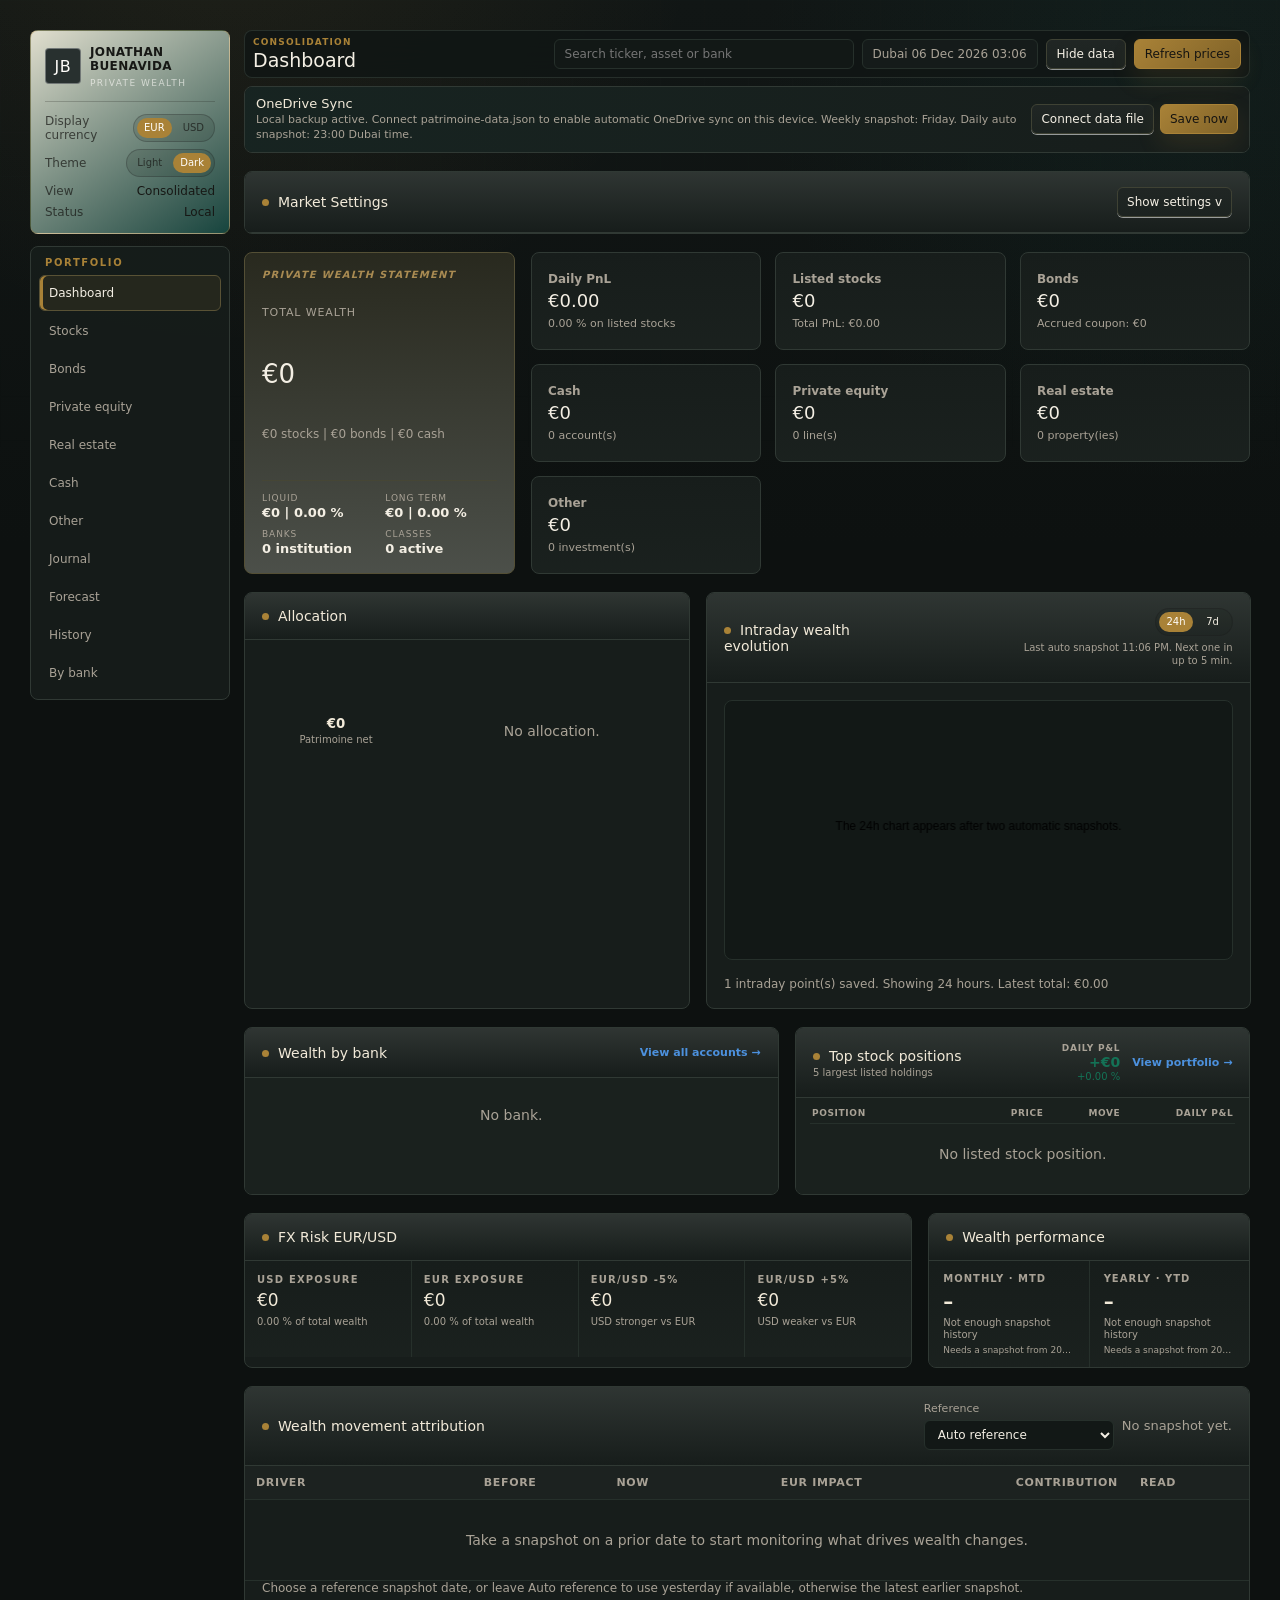
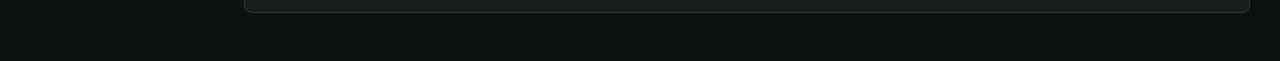
==== commit 1be72810: "Add files via upload" ====
--- a/PatrimoinePWA-v1/index.html
+++ b/PatrimoinePWA-v1/index.html
@@ -1,4 +1,4 @@
-﻿<!doctype html>
+<!doctype html>
 <html lang="fr">
 <head>
   <meta charset="utf-8">
@@ -14,7 +14,7 @@
   <link rel="apple-touch-icon" href="icons/apple-touch-icon.png">
   <style>
     :root {
-      color-scheme: light dark;
+      color-scheme: dark;
       --bg: light-dark(#f4f1ea, #0d1110);
       --surface: light-dark(#fbf8f0, #111615);
       --panel: light-dark(#fffdf8, #171d1b);
@@ -35,13 +35,16 @@
       font-family: "Aptos", "Segoe UI", ui-sans-serif, system-ui, -apple-system, BlinkMacSystemFont, sans-serif;
     }
 
+    :root[data-theme="light"] { color-scheme: light; }
+    :root[data-theme="dark"] { color-scheme: dark; }
+
     * { box-sizing: border-box; }
 
-    body {
-      margin: 0;
-      min-width: 320px;
-      min-height: 100svh;
-      padding-top: env(safe-area-inset-top);
+    body {
+      margin: 0;
+      min-width: 320px;
+      min-height: 100svh;
+      padding-top: env(safe-area-inset-top);
       padding-bottom: env(safe-area-inset-bottom);
       color: var(--text);
       background:
@@ -145,11 +148,11 @@
 
     .app {
       display: grid;
-      grid-template-columns: 260px minmax(0, 1fr);
-      gap: 24px;
+      grid-template-columns: 200px minmax(0, 1fr);
+      gap: 14px;
       max-width: 1560px;
       margin: 0 auto;
-      padding: max(30px, env(safe-area-inset-top)) max(30px, env(safe-area-inset-right)) max(30px, env(safe-area-inset-bottom)) max(30px, env(safe-area-inset-left));
+      padding: 30px;
       position: relative;
       z-index: 1;
     }
@@ -159,11 +162,11 @@
       top: 22px;
       align-self: start;
       display: grid;
-      gap: 16px;
+      gap: 12px;
     }
 
     .brand {
-      padding: 22px;
+      padding: 14px;
       border: 1px solid color-mix(in srgb, var(--accent) 35%, transparent);
       border-radius: 8px;
       background:
@@ -174,16 +177,48 @@
     }
 
     .brand h1 {
-      margin-bottom: 10px;
-      font-size: 25px;
-      line-height: 1.05;
+      margin: 0;
+      font-size: 12px;
+      font-weight: 600;
+      letter-spacing: 0.03em;
+      line-height: 1.2;
+      text-transform: uppercase;
+    }
+
+    .brand-lockup {
+      display: flex;
+      align-items: center;
+      gap: 9px;
+    }
+
+    .brand-monogram {
+      display: grid;
+      width: 36px;
+      height: 36px;
+      flex: 0 0 36px;
+      place-items: center;
+      border: 1px solid color-mix(in srgb, #fff 34%, transparent);
+      border-radius: 4px;
+      color: #fffdfa;
+      background: color-mix(in srgb, #10202e 84%, var(--accent) 16%);
+      font-size: 16px;
+      font-weight: 300;
+      letter-spacing: 0.04em;
+    }
+
+    .brand-role {
+      margin: 4px 0 0;
+      color: rgba(255, 253, 250, 0.62);
+      font-size: 9px;
+      letter-spacing: 0.16em;
+      text-transform: uppercase;
     }
 
     .brand-card {
       display: grid;
-      gap: 9px;
-      margin-top: 18px;
-      padding-top: 16px;
+      gap: 7px;
+      margin-top: 13px;
+      padding-top: 12px;
       border-top: 1px solid light-dark(rgba(255, 253, 250, 0.22), rgba(23, 24, 21, 0.22));
       font-size: 12px;
     }
@@ -205,8 +240,8 @@
 
     nav {
       display: grid;
-      gap: 5px;
-      padding: 11px;
+      gap: 2px;
+      padding: 8px;
       border: 1px solid var(--line);
       border-radius: 8px;
       background: color-mix(in srgb, var(--panel) 90%, transparent);
@@ -215,7 +250,7 @@
 
     nav::before {
       content: "Portfolio";
-      margin: 2px 8px 6px;
+      margin: 2px 6px 5px;
       color: var(--accent);
       font-size: 10px;
       font-weight: 700;
@@ -223,17 +258,10 @@
       text-transform: uppercase;
     }
 
-    .nav-index {
-      display: inline-grid;
-      width: 24px;
-      height: 24px;
-      margin-right: 8px;
-      place-items: center;
-      border-radius: 999px;
-      color: var(--accent);
-      background: color-mix(in srgb, var(--accent) 10%, transparent);
-      font-size: 11px;
-      font-weight: 700;
+    button.nav {
+      min-height: 36px;
+      padding: 7px 9px;
+      font-size: 12px;
     }
 
     header {
@@ -297,15 +325,75 @@
       font-size: 12px;
     }
 
+    .top-tools {
+      display: flex;
+      flex-wrap: wrap;
+      gap: 8px;
+      align-items: center;
+      justify-content: flex-end;
+    }
+
+    .global-search {
+      position: relative;
+      width: min(300px, 34vw);
+    }
+
+    .global-search input {
+      min-height: 30px;
+      padding: 6px 10px;
+      font-size: 12px;
+    }
+
+    .dubai-clock {
+      min-height: 30px;
+      display: inline-flex;
+      align-items: center;
+      white-space: nowrap;
+      padding: 6px 10px;
+      border: 1px solid var(--line-soft);
+      border-radius: 6px;
+      color: var(--muted);
+      background: color-mix(in srgb, var(--panel) 86%, transparent);
+      font-size: 12px;
+    }
+
     body.privacy-mode .executive-value,
     body.privacy-mode .executive-note {
       filter: blur(7px);
       user-select: none;
     }
 
-    body.privacy-mode .executive-value {
-      color: color-mix(in srgb, var(--text) 24%, transparent);
-    }
+body.privacy-mode .executive-value {
+  color: color-mix(in srgb, var(--text) 24%, transparent);
+}
+
+/* Keep the dashboard structure readable while obscuring every financial figure. */
+body.privacy-mode #page-dashboard .hero-stat strong,
+body.privacy-mode #page-dashboard .hero-breakdown strong,
+body.privacy-mode #page-dashboard .kpi-card strong,
+body.privacy-mode #page-dashboard .kpi-card small,
+body.privacy-mode #page-dashboard .allocation-center strong,
+body.privacy-mode #page-dashboard .allocation-legend-value,
+body.privacy-mode #page-dashboard .dashboard-bank-amount,
+body.privacy-mode #page-dashboard .dashboard-bank-weight,
+body.privacy-mode #page-dashboard .dashboard-stock-summary strong,
+body.privacy-mode #page-dashboard .dashboard-stock-summary small,
+body.privacy-mode #page-dashboard .dashboard-stock-price,
+body.privacy-mode #page-dashboard .dashboard-stock-move,
+body.privacy-mode #page-dashboard .dashboard-stock-pnl,
+body.privacy-mode #page-dashboard .fx-cell strong,
+body.privacy-mode #page-dashboard .fx-cell small,
+body.privacy-mode #page-dashboard .performance-cell strong,
+body.privacy-mode #page-dashboard .performance-cell small,
+body.privacy-mode #page-dashboard #intradaySnapshotStatus,
+body.privacy-mode #page-dashboard #intradaySnapshotNote {
+  filter: blur(7px);
+  user-select: none;
+}
+
+body.privacy-mode #page-dashboard canvas {
+  filter: blur(8px);
+}
 
     .toolbar, .panel-actions {
       display: flex;
@@ -317,54 +405,59 @@
 
     .executive-strip {
       display: grid;
-      grid-template-columns: minmax(240px, 1.35fr) repeat(3, minmax(150px, 1fr));
-      gap: 1px;
+      grid-template-columns: repeat(4, minmax(180px, 1fr));
+      gap: 12px;
       margin-bottom: 14px;
+    }
+
+    .executive-cell {
+      display: grid;
+      grid-template-columns: 56px minmax(0, 1fr);
+      gap: 13px;
+      align-items: center;
+      min-height: 98px;
+      padding: 14px;
       overflow: hidden;
-      border: 1px solid color-mix(in srgb, var(--accent) 24%, var(--line) 76%);
+      border: 1px solid var(--line);
       border-radius: 8px;
-      background: var(--line);
-      box-shadow: var(--shadow);
-    }
-
-    .executive-cell {
-      min-height: 74px;
-      padding: 12px 14px;
       background:
         linear-gradient(180deg, color-mix(in srgb, var(--panel) 94%, #fff 6%), color-mix(in srgb, var(--panel-2) 58%, var(--panel) 42%));
+      box-shadow: var(--shadow);
     }
 
     .executive-cell.feature {
       background:
-        linear-gradient(145deg, color-mix(in srgb, var(--ink) 90%, var(--accent) 10%), color-mix(in srgb, var(--accent-2) 76%, #111715 24%));
-      color: light-dark(#fffdfa, #171815);
+        linear-gradient(180deg, color-mix(in srgb, var(--panel) 91%, var(--accent) 9%), color-mix(in srgb, var(--panel-2) 60%, var(--panel) 40%));
+      border-color: color-mix(in srgb, var(--accent) 30%, var(--line) 70%);
     }
 
     .executive-label {
       display: block;
       margin-bottom: 5px;
       color: var(--muted);
-      font-size: 9px;
-      font-weight: 700;
-      letter-spacing: 0.14em;
-      text-transform: uppercase;
+      font-size: 12px;
+      font-weight: 550;
+      letter-spacing: 0;
+      text-transform: none;
     }
 
     .executive-cell.feature .executive-label,
     .executive-cell.feature .executive-note {
-      color: light-dark(rgba(255, 253, 250, 0.72), rgba(23, 24, 21, 0.72));
+      color: var(--muted);
     }
 
     .executive-value {
       display: block;
       color: inherit;
-      font-size: 18px;
+      font-size: 17px;
       font-weight: 500;
       line-height: 1.05;
-      overflow-wrap: anywhere;
-    }
-
-    .executive-cell.feature .executive-value { font-size: 24px; }
+      font-variant-numeric: tabular-nums;
+      overflow-wrap: normal;
+      white-space: nowrap;
+    }
+
+    .executive-cell.feature .executive-value { font-size: 19px; }
 
     .executive-note {
       display: block;
@@ -408,6 +501,455 @@
       overflow: hidden;
       background: linear-gradient(180deg, var(--panel), color-mix(in srgb, var(--panel-2) 54%, var(--panel) 46%));
     }
+
+    .hero .grid .kpi-card {
+      display: grid;
+      grid-template-columns: minmax(0, 1fr);
+      gap: 0;
+      align-items: center;
+      min-height: 98px;
+      padding: 14px 16px;
+    }
+
+    .hero .grid {
+      min-width: 0;
+      container-type: inline-size;
+    }
+
+    .hero .grid .kpi-card::before { width: 0; }
+
+    .kpi-card-copy {
+      min-width: 0;
+      overflow: hidden;
+    }
+
+    .hero .grid .kpi-card .kpi-card-copy > span {
+      margin: 0 0 5px;
+      font-size: 12px;
+      font-weight: 550;
+      letter-spacing: 0;
+      text-transform: none;
+    }
+
+    .hero .grid .kpi-card .kpi-card-copy > strong {
+      font-size: 18px;
+      font-variant-numeric: tabular-nums;
+      overflow-wrap: normal;
+      white-space: nowrap;
+    }
+
+    .hero .grid .kpi-card .kpi-card-copy > small {
+      margin-top: 6px;
+      font-size: 11px;
+      line-height: 1.25;
+    }
+
+    @container (max-width: 620px) {
+      .hero .grid .kpi-card {
+        grid-template-columns: minmax(0, 1fr);
+        gap: 0;
+        min-height: 88px;
+        padding: 11px 13px;
+      }
+
+      .hero .grid .kpi-card .kpi-card-copy > span {
+        margin-bottom: 3px;
+        font-size: 10px;
+      }
+
+      .hero .grid .kpi-card .kpi-card-copy > strong {
+        font-size: 15px;
+        letter-spacing: -0.02em;
+      }
+
+      .hero .grid .kpi-card .kpi-card-copy > small {
+        margin-top: 4px;
+        font-size: 9px;
+      }
+    }
+
+    .kpi-card-icon {
+      --kpi-color: #3f95f6;
+      position: relative;
+      display: block;
+      width: 54px;
+      height: 54px;
+      flex: 0 0 54px;
+      border: 1px solid color-mix(in srgb, var(--kpi-color) 28%, var(--line) 72%);
+      border-radius: 10px;
+      color: var(--kpi-color);
+      background:
+        linear-gradient(145deg, color-mix(in srgb, var(--kpi-color) 13%, var(--panel) 87%), color-mix(in srgb, var(--panel-2) 92%, var(--kpi-color) 8%));
+      box-shadow: inset 0 1px 0 color-mix(in srgb, #fff 16%, transparent);
+    }
+
+    .kpi-card-icon > i,
+    .kpi-card-icon::before,
+    .kpi-card-icon::after {
+      position: absolute;
+      display: block;
+      content: "";
+      box-sizing: border-box;
+    }
+
+    .icon-trend > i {
+      left: 13px;
+      bottom: 12px;
+      width: 3px;
+      height: 9px;
+      background: currentColor;
+      box-shadow: 7px -5px 0 currentColor, 14px -12px 0 currentColor;
+      opacity: 0.9;
+    }
+
+    .icon-trend::before {
+      left: 16px;
+      top: 23px;
+      width: 25px;
+      height: 2px;
+      border-radius: 2px;
+      background: currentColor;
+      transform: rotate(-43deg);
+      transform-origin: right center;
+    }
+
+    .icon-trend::after {
+      right: 10px;
+      top: 13px;
+      width: 8px;
+      height: 8px;
+      border-top: 2px solid currentColor;
+      border-right: 2px solid currentColor;
+    }
+
+    .icon-coins { --kpi-color: #8d97a7; }
+    .icon-coins > i {
+      left: 15px;
+      top: 13px;
+      width: 24px;
+      height: 9px;
+      border: 2px solid currentColor;
+      border-radius: 50%;
+    }
+
+    .icon-coins::before,
+    .icon-coins::after {
+      left: 15px;
+      width: 24px;
+      height: 11px;
+      border: 2px solid currentColor;
+      border-top: 0;
+      border-radius: 0 0 50% 50%;
+    }
+
+    .icon-coins::before { top: 20px; }
+    .icon-coins::after { top: 28px; }
+
+    .icon-drop { --kpi-color: #3f95f6; }
+    .icon-drop > i {
+      left: 18px;
+      top: 14px;
+      width: 19px;
+      height: 25px;
+      border: 2px solid currentColor;
+      border-radius: 65% 45% 65% 45%;
+      transform: rotate(45deg);
+    }
+
+    .icon-building { --kpi-color: #b58a39; }
+    .icon-building > i {
+      left: 14px;
+      bottom: 12px;
+      width: 26px;
+      height: 20px;
+      border-right: 2px solid currentColor;
+      border-bottom: 2px solid currentColor;
+      border-left: 2px solid currentColor;
+    }
+
+    .icon-building::before {
+      left: 12px;
+      top: 12px;
+      width: 30px;
+      height: 16px;
+      border-right: 2px solid currentColor;
+      border-bottom: 2px solid currentColor;
+      transform: rotate(45deg) skew(10deg, 10deg) scale(0.72);
+    }
+
+    .icon-building::after {
+      left: 20px;
+      bottom: 14px;
+      width: 14px;
+      height: 15px;
+      background: repeating-linear-gradient(90deg, currentColor 0 2px, transparent 2px 6px);
+    }
+
+    .icon-diamond { --kpi-color: #9b7ac9; }
+    .icon-diamond > i {
+      left: 17px;
+      top: 17px;
+      width: 21px;
+      height: 21px;
+      border: 2px solid currentColor;
+      border-radius: 3px;
+      transform: rotate(45deg);
+    }
+
+    .icon-compass { --kpi-color: #7d8880; }
+    .icon-compass::before {
+      left: 14px;
+      top: 14px;
+      width: 26px;
+      height: 26px;
+      border: 2px solid currentColor;
+      border-radius: 50%;
+    }
+
+    .icon-compass::after {
+      left: 23px;
+      top: 19px;
+      width: 9px;
+      height: 17px;
+      border: 2px solid currentColor;
+      transform: rotate(35deg) skew(-12deg);
+    }
+
+    .icon-performance-line { --kpi-color: #43a4ff; }
+    .icon-performance-line::before {
+      left: 12px;
+      top: 12px;
+      width: 30px;
+      height: 30px;
+      border-bottom: 2px solid currentColor;
+      border-left: 2px solid currentColor;
+      opacity: 0.58;
+    }
+
+    .icon-performance-line > i {
+      left: 16px;
+      top: 28px;
+      width: 27px;
+      height: 2px;
+      border-radius: 2px;
+      background: currentColor;
+      transform: rotate(-28deg);
+      transform-origin: left center;
+    }
+
+    .icon-performance-line::after {
+      right: 10px;
+      top: 14px;
+      width: 9px;
+      height: 9px;
+      border-top: 2px solid currentColor;
+      border-right: 2px solid currentColor;
+    }
+
+    .icon-candles { --kpi-color: #438fe8; }
+    .icon-candles > i {
+      left: 16px;
+      top: 20px;
+      width: 5px;
+      height: 12px;
+      border: 2px solid currentColor;
+      border-radius: 1px;
+    }
+
+    .icon-candles > i::before {
+      content: "";
+      position: absolute;
+      left: 0;
+      top: -7px;
+      width: 2px;
+      height: 23px;
+      background: currentColor;
+      box-shadow: 9px -3px 0 currentColor, 18px 1px 0 currentColor;
+      transform: translateX(0.5px);
+    }
+
+    .icon-candles > i::after {
+      content: "";
+      position: absolute;
+      left: 7px;
+      top: -4px;
+      width: 5px;
+      height: 10px;
+      border: 2px solid currentColor;
+      border-radius: 1px;
+      background: var(--panel);
+      box-shadow: 9px 6px 0 -1px var(--panel), 9px 6px 0 1px currentColor;
+    }
+
+    .icon-certificate { --kpi-color: #d1a348; }
+    .icon-certificate > i {
+      left: 14px;
+      top: 12px;
+      width: 27px;
+      height: 30px;
+      border: 2px solid currentColor;
+      border-radius: 3px;
+    }
+
+    .icon-certificate::before {
+      left: 19px;
+      top: 19px;
+      width: 13px;
+      height: 2px;
+      background: currentColor;
+      box-shadow: 0 6px 0 color-mix(in srgb, currentColor 75%, transparent), 0 12px 0 color-mix(in srgb, currentColor 55%, transparent);
+    }
+
+    .icon-certificate::after {
+      content: "%";
+      right: 9px;
+      bottom: 8px;
+      display: grid;
+      width: 15px;
+      height: 15px;
+      place-items: center;
+      border: 2px solid currentColor;
+      border-radius: 50%;
+      background: var(--panel);
+      font-size: 7px;
+      font-weight: 800;
+    }
+
+    .icon-wallet { --kpi-color: #2eb6a2; }
+    .icon-wallet > i {
+      left: 12px;
+      top: 18px;
+      width: 31px;
+      height: 23px;
+      border: 2px solid currentColor;
+      border-radius: 5px;
+    }
+
+    .icon-wallet::before {
+      left: 16px;
+      top: 13px;
+      width: 23px;
+      height: 8px;
+      border: 2px solid currentColor;
+      border-bottom: 0;
+      border-radius: 4px 4px 0 0;
+      transform: rotate(-7deg);
+    }
+
+    .icon-wallet::after {
+      right: 9px;
+      top: 24px;
+      width: 16px;
+      height: 10px;
+      border: 2px solid currentColor;
+      border-radius: 4px;
+      background: var(--panel);
+      box-shadow: inset 4px 0 0 -2px currentColor;
+    }
+
+    .icon-briefcase { --kpi-color: #9b7ac9; }
+    .icon-briefcase > i {
+      left: 12px;
+      top: 20px;
+      width: 31px;
+      height: 21px;
+      border: 2px solid currentColor;
+      border-radius: 4px;
+    }
+
+    .icon-briefcase::before {
+      left: 20px;
+      top: 13px;
+      width: 15px;
+      height: 9px;
+      border: 2px solid currentColor;
+      border-radius: 4px 4px 0 0;
+    }
+
+    .icon-briefcase::after {
+      left: 12px;
+      top: 27px;
+      width: 31px;
+      height: 7px;
+      border-top: 2px solid currentColor;
+      border-bottom: 2px solid currentColor;
+      opacity: 0.68;
+    }
+
+    .icon-property { --kpi-color: #c58b55; }
+    .icon-property > i {
+      left: 15px;
+      bottom: 11px;
+      width: 25px;
+      height: 22px;
+      border: 2px solid currentColor;
+      border-top: 0;
+      border-radius: 0 0 3px 3px;
+    }
+
+    .icon-property::before {
+      left: 16px;
+      top: 12px;
+      width: 23px;
+      height: 23px;
+      border-top: 2px solid currentColor;
+      border-left: 2px solid currentColor;
+      transform: rotate(45deg) scale(0.72);
+    }
+
+    .icon-property::after {
+      left: 20px;
+      bottom: 15px;
+      width: 5px;
+      height: 5px;
+      background: currentColor;
+      box-shadow: 10px 0 0 currentColor, 5px 8px 0 currentColor;
+      opacity: 0.82;
+    }
+
+    .icon-assets-grid { --kpi-color: #7f8d9e; }
+    .icon-assets-grid::before {
+      left: 14px;
+      top: 14px;
+      width: 11px;
+      height: 11px;
+      border: 2px solid currentColor;
+      border-radius: 3px;
+      box-shadow: 15px 0 0 -2px var(--panel), 15px 0 0 0 currentColor, 0 15px 0 -2px var(--panel), 0 15px 0 0 currentColor, 15px 15px 0 -2px var(--panel), 15px 15px 0 0 currentColor;
+    }
+
+    .icon-assets-grid::after {
+      left: 18px;
+      top: 18px;
+      width: 3px;
+      height: 3px;
+      border-radius: 50%;
+      background: currentColor;
+      box-shadow: 15px 0 0 currentColor, 0 15px 0 currentColor, 15px 15px 0 currentColor;
+    }
+
+    .icon-refresh { --kpi-color: #6c89a8; }
+    .icon-refresh > i {
+      left: 14px;
+      top: 14px;
+      width: 26px;
+      height: 26px;
+      border: 2px solid currentColor;
+      border-right-color: transparent;
+      border-radius: 50%;
+    }
+
+    .icon-refresh::after {
+      right: 10px;
+      top: 22px;
+      width: 8px;
+      height: 8px;
+      border-right: 2px solid currentColor;
+      border-bottom: 2px solid currentColor;
+      transform: rotate(18deg);
+    }
+
+    .icon-performance { --kpi-color: #34b784; }
 
     .stat.asset-stocks::before { background: #3d6f9f; }
     .stat.asset-bonds::before { background: #8d7a42; }
@@ -472,8 +1014,11 @@
 
     .hero-stat strong {
       margin: 7px 0 5px;
-      font-size: 26px;
+      font-size: clamp(17px, 2.1vw, 26px);
       letter-spacing: 0;
+      font-variant-numeric: tabular-nums;
+      overflow-wrap: normal;
+      white-space: nowrap;
     }
 
     .hero-kicker {
@@ -518,6 +1063,159 @@
       margin-top: 7px;
       color: var(--muted);
       font-size: 12px;
+    }
+
+    .kpi-clickable {
+      cursor: pointer;
+      transition: border-color 160ms ease, background 160ms ease, transform 160ms ease, box-shadow 160ms ease;
+    }
+
+    .kpi-clickable:hover {
+      border-color: var(--accent);
+      box-shadow: var(--shadow);
+      transform: translateY(-1px);
+    }
+
+    .kpi-clickable:focus-visible {
+      outline: 3px solid color-mix(in srgb, var(--accent) 28%, transparent);
+      outline-offset: 3px;
+    }
+
+    .kpi-clickable::after {
+      content: "Details";
+      position: absolute;
+      right: 12px;
+      bottom: 10px;
+      color: var(--accent);
+      font-size: 9px;
+      font-weight: 700;
+      letter-spacing: 0.12em;
+      text-transform: uppercase;
+      opacity: 0;
+      transition: opacity 160ms ease;
+    }
+
+    .kpi-clickable:hover::after,
+    .kpi-clickable:focus-visible::after {
+      opacity: 1;
+    }
+
+    .executive-cell.kpi-clickable {
+      position: relative;
+    }
+
+    .executive-cell.kpi-clickable::after {
+      bottom: 8px;
+    }
+
+    .kpi-modal {
+      position: fixed;
+      inset: 0;
+      z-index: 100;
+      display: none;
+      align-items: center;
+      justify-content: center;
+      padding: 22px;
+    }
+
+    .kpi-modal.open {
+      display: flex;
+    }
+
+    .kpi-backdrop {
+      position: absolute;
+      inset: 0;
+      background: rgba(9, 12, 11, 0.56);
+      backdrop-filter: blur(8px);
+    }
+
+    .kpi-dialog {
+      position: relative;
+      z-index: 1;
+      display: grid;
+      grid-template-rows: auto minmax(0, 1fr) auto;
+      width: min(1040px, calc(100vw - 32px));
+      max-height: min(780px, calc(100vh - 32px));
+      border: 1px solid color-mix(in srgb, var(--accent) 22%, var(--line) 78%);
+      border-radius: 8px;
+      overflow: hidden;
+      background: var(--panel);
+      box-shadow: 0 28px 80px rgba(0, 0, 0, 0.34);
+    }
+
+    .kpi-dialog-head {
+      display: flex;
+      gap: 12px;
+      align-items: start;
+      justify-content: space-between;
+      padding: 17px 19px;
+      border-bottom: 1px solid var(--line);
+      background: linear-gradient(180deg, color-mix(in srgb, var(--panel-2) 92%, #fff 8%), var(--panel));
+    }
+
+    .kpi-dialog-title {
+      display: grid;
+      gap: 4px;
+    }
+
+    .kpi-dialog-title h2 {
+      font-size: 18px;
+    }
+
+    .kpi-dialog-body {
+      display: grid;
+      gap: 14px;
+      padding: 17px 19px;
+      overflow: auto;
+    }
+
+    .kpi-summary {
+      display: grid;
+      grid-template-columns: repeat(3, minmax(0, 1fr));
+      gap: 10px;
+    }
+
+    .kpi-summary-item {
+      min-width: 0;
+      padding: 11px 12px;
+      border: 1px solid var(--line-soft);
+      border-radius: 8px;
+      background: color-mix(in srgb, var(--panel) 84%, var(--panel-2) 16%);
+    }
+
+    .kpi-summary-item span {
+      display: block;
+      margin-bottom: 5px;
+      color: var(--muted);
+      font-size: 10px;
+      font-weight: 700;
+      letter-spacing: 0.1em;
+      text-transform: uppercase;
+    }
+
+    .kpi-summary-item strong {
+      display: block;
+      font-size: 15px;
+      font-weight: 600;
+      overflow-wrap: anywhere;
+    }
+
+    .kpi-dialog-foot {
+      padding: 12px 19px;
+      border-top: 1px solid var(--line-soft);
+      color: var(--muted);
+      font-size: 12px;
+      background: color-mix(in srgb, var(--panel) 92%, var(--panel-2) 8%);
+    }
+
+    .trade-form {
+      display: grid;
+      grid-template-columns: repeat(3, minmax(0, 1fr));
+      gap: 12px;
+    }
+
+    .trade-form label.full {
+      grid-column: 1 / -1;
     }
 
     .currency-toggle {
@@ -573,9 +1271,235 @@
       vertical-align: 1px;
     }
 
+    #page-banks > .panel {
+      overflow: visible;
+    }
+
+    #page-banks .bank-page-head {
+      position: sticky;
+      top: var(--bank-sticky-top, 58px);
+      z-index: 15;
+      margin: -1px -1px 0;
+      border: 1px solid var(--line);
+      border-radius: 8px 8px 0 0;
+      background: color-mix(in srgb, var(--panel) 94%, transparent);
+      backdrop-filter: blur(18px);
+      box-shadow: var(--shadow-soft);
+    }
+
+    .view-toggle {
+      display: inline-flex;
+      gap: 3px;
+      padding: 3px;
+      border: 1px solid var(--line);
+      border-radius: 999px;
+      background: var(--panel);
+    }
+
+    .view-toggle button {
+      min-height: 30px;
+      padding: 6px 11px;
+      border-color: transparent;
+      border-radius: 999px;
+      box-shadow: none;
+      color: var(--muted);
+      background: transparent;
+      font-size: 12px;
+    }
+
+    .view-toggle button.active {
+      color: light-dark(#fffdfa, #171815);
+      background: var(--accent);
+    }
+
+    .bank-panel-controls {
+      display: flex;
+      flex-wrap: wrap;
+      align-items: center;
+      justify-content: flex-end;
+      gap: 8px;
+    }
+
+    .bank-currency-toggle.hidden { display: none; }
+
+    .bank-cards {
+      display: grid;
+      grid-template-columns: repeat(auto-fit, minmax(260px, 1fr));
+      gap: 14px;
+      padding: 17px;
+      background: color-mix(in srgb, var(--panel-2) 66%, var(--panel) 34%);
+    }
+
+    .bank-cards.hidden { display: none; }
+
+    .bank-card {
+      display: grid;
+      gap: 14px;
+      align-content: start;
+      padding: 16px;
+      border: 1px solid var(--line);
+      border-radius: 10px;
+      background: linear-gradient(180deg, var(--panel), color-mix(in srgb, var(--panel-2) 48%, var(--panel) 52%));
+      box-shadow: var(--shadow);
+    }
+
+    .bank-card-head,
+    .bank-card-total,
+    .bank-card-row {
+      display: flex;
+      align-items: center;
+      justify-content: space-between;
+      gap: 12px;
+    }
+
+    .bank-card-head h3 {
+      margin: 0;
+      overflow: hidden;
+      color: var(--ink);
+      font-size: 16px;
+      font-weight: 600;
+      text-overflow: ellipsis;
+      white-space: nowrap;
+    }
+
+    .bank-card-brand {
+      display: flex;
+      min-width: 0;
+      align-items: center;
+      gap: 10px;
+    }
+
+    .bank-card-logo {
+      --bank-color: hsl(var(--bank-hue) 58% 52%);
+      display: grid;
+      flex: 0 0 42px;
+      width: 42px;
+      height: 42px;
+      padding: 6px;
+      overflow: hidden;
+      place-items: center;
+      border: 1px solid color-mix(in srgb, var(--bank-color) 42%, var(--line) 58%);
+      border-radius: 9px;
+      color: var(--bank-color);
+      background: color-mix(in srgb, var(--bank-color) 9%, var(--panel) 91%);
+      font-size: 11px;
+      font-weight: 750;
+      letter-spacing: 0.04em;
+    }
+
+    .bank-card-logo img {
+      display: block;
+      width: 100%;
+      height: 100%;
+      object-fit: contain;
+    }
+
+    .bank-card-logo.logo-cbh,
+    .bank-card-logo.logo-transat {
+      padding: 4px;
+    }
+
+    .bank-card-logo.logo-cbh img,
+    .bank-card-logo.logo-transat img {
+      border-radius: 5px;
+    }
+
+    .bank-card-weight {
+      padding: 4px 8px;
+      border-radius: 999px;
+      color: var(--accent);
+      background: color-mix(in srgb, var(--accent) 12%, transparent);
+      font-size: 11px;
+      font-weight: 700;
+    }
+
+    .bank-card-total {
+      align-items: flex-end;
+      padding-bottom: 13px;
+      border-bottom: 1px solid var(--line-soft);
+    }
+
+    .bank-card-total span,
+    .bank-card-row span,
+    .bank-card-details-title {
+      color: var(--muted);
+      font-size: 11px;
+      letter-spacing: 0.05em;
+      text-transform: uppercase;
+    }
+
+    .bank-card-total strong {
+      color: var(--ink);
+      font-size: 22px;
+      font-weight: 550;
+      font-variant-numeric: tabular-nums;
+    }
+
+    .bank-card-breakdown,
+    .bank-card-details {
+      display: grid;
+      gap: 8px;
+    }
+
+    .bank-card-row strong {
+      color: var(--text);
+      font-size: 12px;
+      font-weight: 550;
+      font-variant-numeric: tabular-nums;
+    }
+
+    .bank-card-footer {
+      display: flex;
+      align-items: center;
+      justify-content: space-between;
+      gap: 10px;
+      padding-top: 2px;
+    }
+
+    .bank-card-details {
+      padding-top: 12px;
+      border-top: 1px solid var(--line-soft);
+    }
+
+    .bank-card-detail {
+      display: grid;
+      grid-template-columns: auto minmax(0, 1fr) auto;
+      gap: 8px;
+      align-items: baseline;
+      font-size: 12px;
+    }
+
+    .bank-card-detail span:first-child { color: var(--muted); }
+    .bank-card-detail span:nth-child(2) {
+      overflow: hidden;
+      color: var(--text);
+      text-overflow: ellipsis;
+      white-space: nowrap;
+    }
+
+    .bank-card-detail strong {
+      color: var(--ink);
+      font-size: 12px;
+      font-variant-numeric: tabular-nums;
+    }
+
+    .bank-cards .empty { grid-column: 1 / -1; }
+
+    .inline-control {
+      min-width: 190px;
+      text-transform: none;
+      letter-spacing: 0;
+    }
+
+    .inline-control select {
+      min-height: 30px;
+      padding: 5px 9px;
+      font-size: 12px;
+    }
+
     .settings {
       display: grid;
-      grid-template-columns: 1.25fr 150px 150px 180px;
+      grid-template-columns: 1.25fr 150px 150px 180px 180px;
       gap: 12px;
       padding: 17px;
       align-items: end;
@@ -586,6 +1510,17 @@
       width: 100%;
       overflow-x: auto;
       background: var(--panel);
+    }
+
+    #page-divers .panel {
+      min-height: calc(100vh - 286px);
+      overflow: visible;
+    }
+
+    #page-divers .table-wrap {
+      min-height: clamp(430px, calc(100vh - 250px), 900px);
+      overflow-x: auto;
+      overflow-y: visible;
     }
 
     table {
@@ -674,6 +1609,54 @@
 
     tbody tr:hover { background: color-mix(in srgb, var(--panel) 86%, var(--accent) 14%); }
 
+    tr.bridge-clickable {
+      cursor: pointer;
+    }
+
+    tr.bridge-clickable td:first-child strong::after {
+      content: " View";
+      margin-left: 8px;
+      color: var(--accent);
+      font-size: 10px;
+      font-weight: 700;
+      letter-spacing: 0.08em;
+      text-transform: uppercase;
+    }
+
+    tr.quick-tooltip {
+      position: relative;
+    }
+
+    tr.quick-tooltip::after {
+      content: attr(data-tooltip);
+      position: absolute;
+      left: 18px;
+      top: calc(100% - 4px);
+      z-index: 5;
+      width: max-content;
+      max-width: calc(100vw - 48px);
+      padding: 8px 10px;
+      border: 1px solid color-mix(in srgb, var(--accent) 28%, var(--line-soft) 72%);
+      border-radius: 8px;
+      background: light-dark(rgba(255, 253, 250, 0.98), rgba(18, 24, 22, 0.98));
+      box-shadow: var(--shadow);
+      color: var(--ink);
+      font-size: 12px;
+      line-height: 1.35;
+      opacity: 0;
+      pointer-events: none;
+      transform: translateY(-2px);
+      transition: opacity 60ms ease, transform 60ms ease;
+      overflow: hidden;
+      text-overflow: ellipsis;
+      white-space: nowrap;
+    }
+
+    tr.quick-tooltip:hover::after {
+      opacity: 1;
+      transform: translateY(0);
+    }
+
     th.sortable {
       cursor: pointer;
       user-select: none;
@@ -745,6 +1728,19 @@
       width: 1%;
       text-align: right;
       white-space: normal;
+    }
+
+    .action-stack {
+      display: inline-flex;
+      gap: 6px;
+      justify-content: flex-end;
+      align-items: center;
+    }
+
+    .action-stack .trade-mini {
+      min-width: 28px;
+      padding-inline: 6px;
+      white-space: nowrap;
     }
 
     .expand-btn {
@@ -859,9 +1855,565 @@
 
     .split {
       display: grid;
+      grid-template-columns: minmax(300px, 0.9fr) minmax(360px, 1.1fr);
+      gap: 16px;
+    }
+
+    .dashboard-bank-panel {
+      display: grid;
+      min-width: 0;
+      grid-template-rows: auto minmax(0, 1fr);
+      container-type: inline-size;
+    }
+
+    .dashboard-portfolio-row {
+      display: grid;
+      grid-template-columns: minmax(430px, 1.08fr) minmax(330px, 0.92fr);
+      gap: 16px;
+      align-items: stretch;
+    }
+
+    .dashboard-stock-panel {
+      display: grid;
+      min-width: 0;
+      grid-template-rows: auto minmax(0, 1fr);
+      container-type: inline-size;
+    }
+
+    .dashboard-stock-panel .panel-head {
+      gap: 12px;
+    }
+
+    .dashboard-stock-head-copy {
+      display: grid;
+      gap: 3px;
+    }
+
+    .dashboard-stock-head-copy small {
+      color: var(--muted);
+      font-size: 10px;
+    }
+
+    .dashboard-stock-actions {
+      display: flex;
+      align-items: center;
+      justify-content: flex-end;
+      gap: 12px;
+    }
+
+    .dashboard-stock-summary {
+      display: grid;
+      justify-items: end;
+      gap: 1px;
+      text-align: right;
+    }
+
+    .dashboard-stock-summary span {
+      color: var(--muted);
+      font-size: 9px;
+      font-weight: 650;
+      letter-spacing: 0.08em;
+      text-transform: uppercase;
+    }
+
+    .dashboard-stock-summary strong {
+      font-size: 14px;
+      font-weight: 650;
+      font-variant-numeric: tabular-nums;
+    }
+
+    .dashboard-stock-summary small {
+      font-size: 10px;
+      font-variant-numeric: tabular-nums;
+    }
+
+    .dashboard-stock-panel .panel-head .dashboard-stock-view-all,
+    .dashboard-bank-panel .panel-head .dashboard-bank-view-all {
+      min-height: auto;
+      padding: 3px 0;
+      border: 0;
+      border-radius: 0;
+      color: #4c91de;
+      background: transparent;
+      box-shadow: none;
+      font-size: 11px;
+      font-weight: 550;
+    }
+
+    .dashboard-stock-panel .panel-head .dashboard-stock-view-all:hover,
+    .dashboard-bank-panel .panel-head .dashboard-bank-view-all:hover {
+      color: color-mix(in srgb, #4c91de 76%, var(--text) 24%);
+      background: transparent;
+      box-shadow: none;
+      transform: translateX(2px);
+    }
+
+    .dashboard-stock-table {
+      min-width: 0;
+      overflow-x: auto;
+      padding: 4px 14px 10px;
+      background: color-mix(in srgb, var(--panel-2) 54%, var(--panel) 46%);
+    }
+
+    .dashboard-stock-row {
+      display: grid;
+      grid-template-columns: minmax(112px, 1.35fr) minmax(78px, 0.8fr) minmax(62px, 0.65fr) minmax(94px, 1fr);
+      gap: 10px;
+      min-width: 0;
+      align-items: center;
+      padding: 8px 2px;
+      border-bottom: 1px solid var(--line-soft);
+    }
+
+    .dashboard-stock-row:last-child {
+      border-bottom: 0;
+    }
+
+    .dashboard-stock-row.dashboard-stock-header {
+      padding-top: 6px;
+      padding-bottom: 5px;
+      color: var(--muted);
+      font-size: 9px;
+      font-weight: 650;
+      letter-spacing: 0.07em;
+      text-transform: uppercase;
+    }
+
+    .dashboard-stock-row > :not(:first-child) {
+      text-align: right;
+    }
+
+    .dashboard-stock-position {
+      display: grid;
+      min-width: 0;
+      gap: 1px;
+    }
+
+    .dashboard-stock-position strong {
+      overflow: hidden;
+      color: var(--ink);
+      font-size: 12px;
+      font-weight: 650;
+      text-overflow: ellipsis;
+      white-space: nowrap;
+    }
+
+    .dashboard-stock-position small {
+      overflow: hidden;
+      color: var(--muted);
+      font-size: 9px;
+      text-overflow: ellipsis;
+      white-space: nowrap;
+    }
+
+    .dashboard-stock-price,
+    .dashboard-stock-move,
+    .dashboard-stock-pnl {
+      font-size: 11px;
+      font-weight: 550;
+      font-variant-numeric: tabular-nums;
+      white-space: nowrap;
+    }
+
+    .dashboard-bank-cards {
+      display: grid;
+      grid-template-columns: repeat(4, minmax(0, 1fr));
+      gap: 10px;
+      padding: 12px;
+      background: color-mix(in srgb, var(--panel-2) 54%, var(--panel) 46%);
+    }
+
+    .dashboard-evolution-panel {
+      display: grid;
+      min-width: 0;
+      grid-template-rows: auto minmax(0, 1fr) auto;
+      container-type: inline-size;
+    }
+
+    .dashboard-evolution-panel .panel-head {
+      min-height: 54px;
+    }
+
+    .dashboard-evolution-panel .panel-actions {
+      gap: 6px;
+    }
+
+    .dashboard-evolution-panel #intradaySnapshotStatus {
+      max-width: 220px;
+      font-size: 10px;
+      line-height: 1.25;
+      text-align: right;
+    }
+
+    .dashboard-bank-card {
+      --bank-color: hsl(var(--bank-hue) 58% 52%);
+      position: relative;
+      display: grid;
+      grid-template-columns: 1fr;
+      grid-template-areas:
+        "logo"
+        "name"
+        "amount"
+        "weight";
+      gap: 5px;
+      align-content: start;
+      align-items: start;
+      min-height: 148px;
+      padding: 14px;
+      overflow: hidden;
+      text-align: left;
+      border-color: color-mix(in srgb, var(--bank-color) 22%, var(--line) 78%);
+      background: linear-gradient(145deg, color-mix(in srgb, var(--panel) 96%, var(--bank-color) 4%), color-mix(in srgb, var(--panel-2) 88%, var(--bank-color) 12%));
+      box-shadow: var(--shadow-soft);
+    }
+
+    .dashboard-bank-card::after {
+      content: "›";
+      position: absolute;
+      right: 9px;
+      bottom: 7px;
+      color: var(--muted);
+      font-size: 16px;
+    }
+
+    .dashboard-bank-logo {
+      grid-area: logo;
+      display: grid;
+      width: 48px;
+      height: 48px;
+      margin-bottom: 7px;
+      padding: 6px;
+      overflow: hidden;
+      place-items: center;
+      border: 1px solid color-mix(in srgb, var(--bank-color) 45%, var(--line) 55%);
+      border-radius: 9px;
+      color: var(--bank-color);
+      background: color-mix(in srgb, var(--bank-color) 10%, var(--panel) 90%);
+      font-size: 12px;
+      font-weight: 750;
+      letter-spacing: 0.04em;
+    }
+
+    .dashboard-bank-logo img {
+      display: block;
+      width: 100%;
+      height: 100%;
+      object-fit: contain;
+    }
+
+    .dashboard-bank-logo.logo-cbh,
+    .dashboard-bank-logo.logo-transat {
+      padding: 4px;
+    }
+
+    .dashboard-bank-logo.logo-cbh img,
+    .dashboard-bank-logo.logo-transat img {
+      border-radius: 5px;
+    }
+
+    .dashboard-bank-logo.logo-binance img,
+    .bank-card-logo.logo-binance img {
+      filter: brightness(0) saturate(100%) invert(75%) sepia(89%) saturate(1164%) hue-rotate(351deg) brightness(102%) contrast(92%);
+    }
+
+    .dashboard-bank-logo.logo-revolut img,
+    .bank-card-logo.logo-revolut img {
+      filter: brightness(0) invert(1);
+    }
+
+    .dashboard-bank-logo.logo-hsbc img,
+    .bank-card-logo.logo-hsbc img {
+      filter: brightness(0) saturate(100%) invert(15%) sepia(98%) saturate(6560%) hue-rotate(353deg) brightness(91%) contrast(104%);
+    }
+
+    .dashboard-bank-monogram[hidden] {
+      display: none;
+    }
+
+    .dashboard-bank-vault {
+      position: relative;
+      display: block;
+      width: 29px;
+      height: 25px;
+      border: 2px solid currentColor;
+      border-radius: 5px;
+    }
+
+    .dashboard-bank-vault::before {
+      content: "";
+      position: absolute;
+      top: 50%;
+      left: 50%;
+      width: 8px;
+      height: 8px;
+      border: 2px solid currentColor;
+      border-radius: 50%;
+      transform: translate(-50%, -50%);
+    }
+
+    .dashboard-bank-vault::after {
+      content: "";
+      position: absolute;
+      top: 4px;
+      right: 3px;
+      bottom: 4px;
+      border-left: 1px solid currentColor;
+      opacity: 0.65;
+    }
+
+    .dashboard-bank-name {
+      grid-area: name;
+      overflow: hidden;
+      padding-right: 10px;
+      color: var(--ink);
+      font-size: 13px;
+      font-weight: 600;
+      text-overflow: ellipsis;
+      white-space: nowrap;
+    }
+
+    .dashboard-bank-amount {
+      grid-area: amount;
+      color: var(--text);
+      font-size: 16px;
+      font-weight: 550;
+      font-variant-numeric: tabular-nums;
+    }
+
+    .dashboard-bank-weight {
+      grid-area: weight;
+      color: var(--muted);
+      font-size: 10px;
+    }
+
+    .dashboard-bank-cards .empty {
+      grid-column: 1 / -1;
+    }
+
+    @container (max-width: 560px) {
+      .dashboard-bank-panel .dashboard-bank-cards {
+        gap: 5px;
+        padding: 7px;
+      }
+
+      .dashboard-bank-panel .dashboard-bank-card {
+        min-height: 122px;
+        gap: 3px;
+        padding: 8px;
+      }
+
+      .dashboard-bank-panel .dashboard-bank-logo {
+        width: 36px;
+        height: 36px;
+        margin-bottom: 4px;
+        padding: 5px;
+        border-radius: 7px;
+      }
+
+      .dashboard-bank-panel .dashboard-bank-name {
+        padding-right: 6px;
+        font-size: 10px;
+      }
+
+      .dashboard-bank-panel .dashboard-bank-amount {
+        font-size: 12px;
+        line-height: 1.15;
+        overflow-wrap: anywhere;
+      }
+
+      .dashboard-bank-panel .dashboard-bank-weight {
+        font-size: 8px;
+        line-height: 1.2;
+      }
+    }
+
+    @container (max-width: 420px) {
+      .dashboard-stock-panel .panel-head {
+        padding: 10px 11px;
+      }
+
+      .dashboard-stock-panel .dashboard-stock-actions {
+        gap: 7px;
+      }
+
+      .dashboard-stock-panel .dashboard-stock-table {
+        padding: 3px 8px 8px;
+      }
+
+      .dashboard-stock-panel .dashboard-stock-row {
+        grid-template-columns: minmax(68px, 1.1fr) minmax(56px, 0.82fr) minmax(45px, 0.65fr) minmax(70px, 1fr);
+        gap: 5px;
+        padding: 7px 1px;
+      }
+
+      .dashboard-stock-panel .dashboard-stock-position strong,
+      .dashboard-stock-panel .dashboard-stock-price,
+      .dashboard-stock-panel .dashboard-stock-move,
+      .dashboard-stock-panel .dashboard-stock-pnl {
+        font-size: 10px;
+      }
+
+      .dashboard-stock-panel .dashboard-stock-position small,
+      .dashboard-stock-panel .dashboard-stock-row.dashboard-stock-header {
+        font-size: 8px;
+      }
+
+      .dashboard-stock-panel .dashboard-stock-summary strong {
+        font-size: 12px;
+      }
+
+      .dashboard-stock-panel .dashboard-stock-view-all {
+        font-size: 10px;
+      }
+    }
+
+    @container (max-width: 340px) {
+      .dashboard-stock-panel .panel-head {
+        align-items: stretch;
+        flex-direction: column;
+      }
+
+      .dashboard-stock-panel .dashboard-stock-actions {
+        justify-content: space-between;
+      }
+
+      .dashboard-stock-panel .dashboard-stock-summary {
+        justify-items: start;
+        text-align: left;
+      }
+    }
+
+    @container (max-width: 500px) {
+      .dashboard-evolution-panel .panel-head {
+        align-items: stretch;
+        flex-direction: column;
+        gap: 8px;
+        padding: 10px 11px;
+      }
+
+      .dashboard-evolution-panel .panel-actions {
+        width: 100%;
+        flex-wrap: wrap;
+        justify-content: flex-start;
+      }
+
+      .dashboard-evolution-panel #intradaySnapshotStatus {
+        flex: 1 1 190px;
+        max-width: none;
+        text-align: left;
+      }
+
+      .dashboard-evolution-panel .chart-wrap {
+        padding: 10px;
+      }
+
+      .dashboard-evolution-panel .mini-chart {
+        height: 220px;
+      }
+
+      .dashboard-evolution-panel .snapshot-note {
+        padding: 0 10px 10px;
+        font-size: 10px;
+      }
+    }
+
+    @container (max-width: 390px) {
+      .dashboard-bank-panel .dashboard-bank-cards {
+        grid-template-columns: repeat(2, minmax(0, 1fr));
+      }
+
+      .dashboard-evolution-panel .mini-chart {
+        height: 190px;
+      }
+    }
+
+    .risk-performance-row {
+      display: grid;
+      grid-template-columns: minmax(0, 1.35fr) minmax(300px, 0.65fr);
+      gap: 16px;
+    }
+
+    .risk-performance-row > .panel {
+      margin-bottom: 18px;
+    }
+
+    .fx-risk-panel .fx-risk {
+      grid-template-columns: repeat(4, minmax(105px, 1fr));
+    }
+
+    .fx-risk-panel .fx-cell {
+      min-height: 96px;
+      padding: 13px 12px;
+    }
+
+    .fx-risk-panel .fx-cell strong {
+      font-size: 17px;
+    }
+
+    .fx-risk-panel .fx-cell small {
+      font-size: 10px;
+      line-height: 1.25;
+    }
+
+    .wealth-performance-panel {
+      display: grid;
+      grid-template-rows: auto minmax(0, 1fr);
+    }
+
+    .performance-grid {
+      display: grid;
       grid-template-columns: 1fr 1fr;
-      gap: 16px;
-    }
+      gap: 1px;
+      min-height: 96px;
+      background: var(--line-soft);
+    }
+
+    .performance-cell {
+      display: grid;
+      align-content: center;
+      min-width: 0;
+      padding: 12px 14px;
+      background: linear-gradient(180deg, var(--panel), color-mix(in srgb, var(--panel-2) 54%, var(--panel) 46%));
+    }
+
+    .performance-cell > span {
+      color: var(--muted);
+      font-size: 10px;
+      font-weight: 700;
+      letter-spacing: 0.1em;
+      text-transform: uppercase;
+    }
+
+    .performance-cell > strong {
+      margin-top: 5px;
+      color: var(--ink);
+      font-size: 20px;
+      font-weight: 550;
+      font-variant-numeric: tabular-nums;
+    }
+
+    .performance-cell > small {
+      margin-top: 4px;
+      color: var(--muted);
+      font-size: 10px;
+      line-height: 1.25;
+    }
+
+    .performance-cell > em {
+      margin-top: 3px;
+      overflow: hidden;
+      color: var(--muted);
+      font-size: 9px;
+      font-style: normal;
+      text-overflow: ellipsis;
+      white-space: nowrap;
+    }
+
+    .performance-cell > strong.positive,
+    .performance-cell > small.positive { color: var(--good); }
+
+    .performance-cell > strong.negative,
+    .performance-cell > small.negative { color: var(--bad); }
 
     .empty {
       padding: 22px 14px;
@@ -901,6 +2453,179 @@
       width: var(--w);
       border-radius: inherit;
       background: linear-gradient(90deg, var(--accent-2), var(--accent));
+    }
+
+    .allocation-panel {
+      min-width: 0;
+      container-type: inline-size;
+    }
+
+    .allocation-layout {
+      display: grid;
+      grid-template-columns: minmax(0, 0.95fr) minmax(155px, 1.05fr);
+      gap: clamp(10px, 2cqw, 18px);
+      align-items: center;
+      min-width: 0;
+      padding: clamp(12px, 2cqw, 18px);
+    }
+
+    .allocation-visual {
+      position: relative;
+      display: grid;
+      width: min(240px, 100%);
+      height: auto;
+      aspect-ratio: 1;
+      max-width: 100%;
+      justify-self: center;
+      place-items: center;
+    }
+
+    .allocation-visual canvas {
+      display: block;
+      width: 100%;
+      height: 100%;
+      max-width: 100%;
+      cursor: default;
+    }
+
+    .allocation-center {
+      position: absolute;
+      display: grid;
+      width: 62%;
+      gap: 3px;
+      place-items: center;
+      text-align: center;
+      pointer-events: none;
+    }
+
+    .allocation-center strong {
+      max-width: 100%;
+      color: var(--ink);
+      font-size: clamp(11px, 3.2cqw, 18px);
+      font-weight: 600;
+      line-height: 1.1;
+      overflow-wrap: anywhere;
+    }
+
+    .allocation-center span {
+      color: var(--muted);
+      font-size: 10px;
+    }
+
+    .allocation-legend {
+      display: grid;
+      gap: 4px;
+      min-width: 0;
+    }
+
+    .allocation-legend-row {
+      display: grid;
+      grid-template-columns: 10px minmax(58px, 1fr) max-content;
+      gap: 9px;
+      align-items: center;
+      padding: 8px 0;
+      border-bottom: 1px solid var(--line-soft);
+    }
+
+    .allocation-legend-row:last-child { border-bottom: 0; }
+
+    .allocation-dot {
+      width: 9px;
+      height: 9px;
+      border-radius: 999px;
+      background: var(--allocation-color);
+    }
+
+    .allocation-legend-row strong {
+      overflow: hidden;
+      color: var(--ink);
+      font-size: 12px;
+      font-weight: 550;
+      text-overflow: ellipsis;
+      white-space: nowrap;
+    }
+
+    .allocation-legend-value {
+      display: grid;
+      gap: 2px;
+      text-align: right;
+      font-variant-numeric: tabular-nums;
+    }
+
+    .allocation-legend-value span {
+      color: var(--text);
+      font-size: 11px;
+      font-weight: 550;
+      white-space: nowrap;
+    }
+
+    .allocation-legend-value small {
+      color: var(--muted);
+      font-size: 10px;
+      white-space: nowrap;
+    }
+
+    @container (max-width: 470px) {
+      .allocation-panel .allocation-layout {
+        grid-template-columns: minmax(115px, 0.78fr) minmax(145px, 1.22fr);
+        gap: 8px;
+        padding: 10px;
+      }
+
+      .allocation-panel .allocation-visual {
+        width: min(178px, 100%);
+      }
+
+      .allocation-panel .allocation-center strong {
+        font-size: clamp(10px, 3cqw, 14px);
+      }
+
+      .allocation-panel .allocation-legend-row {
+        grid-template-columns: 8px minmax(44px, 1fr) max-content;
+        gap: 6px;
+        padding: 5px 0;
+      }
+
+      .allocation-panel .allocation-dot {
+        width: 8px;
+        height: 8px;
+      }
+
+      .allocation-panel .allocation-legend-row strong,
+      .allocation-panel .allocation-legend-value span {
+        font-size: 10px;
+      }
+
+      .allocation-panel .allocation-legend-value small {
+        font-size: 9px;
+      }
+    }
+
+    @container (max-width: 330px) {
+      .allocation-panel .allocation-layout {
+        grid-template-columns: 1fr;
+        gap: 6px;
+        justify-items: stretch;
+      }
+
+      .allocation-panel .allocation-visual {
+        width: min(165px, 62cqw);
+        justify-self: center;
+      }
+
+      .allocation-panel .allocation-legend {
+        width: 100%;
+      }
+    }
+
+    @container (max-width: 250px) {
+      .allocation-panel .allocation-layout {
+        padding: 8px;
+      }
+
+      .allocation-panel .allocation-visual {
+        width: min(145px, 66cqw);
+      }
     }
 
     .fx-risk {
@@ -972,6 +2697,10 @@
       font-size: 12px;
     }
 
+    @media (max-width: 860px) {
+      .dashboard-portfolio-row { grid-template-columns: 1fr; }
+    }
+
     @media (max-width: 1080px) {
       .app { grid-template-columns: 1fr; }
       aside { position: static; }
@@ -987,25 +2716,43 @@
       header { gap: 8px; padding: 6px 8px; }
       .toolbar, .panel-actions { justify-content: flex-start; }
       .grid, .grid.two, .grid.four, .settings, .split { grid-template-columns: 1fr; }
+      .risk-performance-row { grid-template-columns: 1fr; }
       .executive-strip { grid-template-columns: 1fr; }
       .executive-cell, .executive-cell.feature { min-height: auto; padding: 11px 13px; }
       .fx-risk { grid-template-columns: 1fr 1fr; }
+      .fx-risk-panel .fx-risk { grid-template-columns: 1fr 1fr; }
       .sync-box { grid-template-columns: 1fr; }
       .sync-actions { justify-content: flex-start; }
       nav { grid-template-columns: 1fr 1fr; }
       .bar-row { grid-template-columns: 1fr; gap: 6px; }
+      .global-search { width: min(100%, 320px); }
+      .allocation-layout {
+        grid-template-columns: minmax(210px, 0.9fr) minmax(160px, 1.1fr);
+        gap: 16px;
+      }
+      .allocation-legend { width: 100%; }
+      .dashboard-stock-actions { justify-content: flex-start; }
+      .dashboard-stock-summary { justify-items: start; text-align: left; }
+      .dashboard-evolution-panel #intradaySnapshotStatus { max-width: none; text-align: left; }
+      .kpi-summary { grid-template-columns: 1fr; }
+      .view-toggle, .bank-panel-controls { align-self: flex-start; }
+      .bank-panel-controls { justify-content: flex-start; }
     }
 
     @media (max-width: 520px) {
       .app { padding: 12px; }
+      .kpi-modal { padding: 10px; }
+      .kpi-dialog { width: calc(100vw - 20px); max-height: calc(100vh - 20px); }
       nav { grid-template-columns: 1fr; }
       h1 { font-size: 22px; }
       .stat strong { font-size: 20px; }
       .hero-stat { min-height: 138px; }
       .hero-stat strong { font-size: 24px; }
-      .executive-value { font-size: 17px; }
-      .executive-cell.feature .executive-value { font-size: 22px; }
+      .executive-value { font-size: 16px; }
+      .executive-cell.feature .executive-value { font-size: 18px; }
       .fx-risk { grid-template-columns: 1fr; }
+      .fx-risk-panel .fx-risk, .performance-grid { grid-template-columns: 1fr; }
+      .allocation-legend { width: 100%; }
     }
   </style>
 </head>
@@ -1013,15 +2760,26 @@
   <main class="app">
     <aside>
       <section class="brand">
-        <p class="eyebrow">Private Banking Preview</p>
-        <h1>Private Wealth</h1>
-        <p class="muted">V2 cockpit for personal reporting in EUR.</p>
+        <div class="brand-lockup">
+          <div class="brand-monogram" aria-hidden="true">JB</div>
+          <div>
+            <h1>Jonathan Buenavida</h1>
+            <p class="brand-role">Private Wealth</p>
+          </div>
+        </div>
         <div class="brand-card" aria-label="Dashboard profile">
           <div class="brand-row">
-            <span>Base currency</span>
-            <div class="currency-toggle" aria-label="Dashboard currency">
+            <span>Display currency</span>
+            <div class="currency-toggle" aria-label="Display currency">
               <button id="dashboardCurrencyEur" type="button" data-dashboard-currency="EUR">EUR</button>
               <button id="dashboardCurrencyUsd" type="button" data-dashboard-currency="USD">USD</button>
+            </div>
+          </div>
+          <div class="brand-row">
+            <span>Theme</span>
+            <div class="currency-toggle" role="group" aria-label="Dashboard theme">
+              <button id="themeLight" type="button" data-theme-choice="light" aria-pressed="false">Light</button>
+              <button id="themeDark" type="button" data-theme-choice="dark" aria-pressed="true">Dark</button>
             </div>
           </div>
           <div class="brand-row"><span>View</span><strong>Consolidated</strong></div>
@@ -1029,15 +2787,17 @@
         </div>
       </section>
       <nav aria-label="Navigation">
-        <button class="nav active" type="button" data-page-target="dashboard"><span class="nav-index">01</span>Dashboard</button>
-        <button class="nav" type="button" data-page-target="stocks"><span class="nav-index">02</span>Stocks</button>
-        <button class="nav" type="button" data-page-target="bonds"><span class="nav-index">03</span>Bonds</button>
-        <button class="nav" type="button" data-page-target="private"><span class="nav-index">04</span>Private equity</button>
-        <button class="nav" type="button" data-page-target="realestate"><span class="nav-index">05</span>Real estate</button>
-        <button class="nav" type="button" data-page-target="cash"><span class="nav-index">06</span>Cash</button>
-        <button class="nav" type="button" data-page-target="divers"><span class="nav-index">07</span>Other</button>
-        <button class="nav" type="button" data-page-target="history"><span class="nav-index">08</span>History</button>
-        <button class="nav" type="button" data-page-target="banks"><span class="nav-index">09</span>By bank</button>
+        <button class="nav active" type="button" data-page-target="dashboard">Dashboard</button>
+        <button class="nav" type="button" data-page-target="stocks">Stocks</button>
+        <button class="nav" type="button" data-page-target="bonds">Bonds</button>
+        <button class="nav" type="button" data-page-target="private">Private equity</button>
+        <button class="nav" type="button" data-page-target="realestate">Real estate</button>
+        <button class="nav" type="button" data-page-target="cash">Cash</button>
+        <button class="nav" type="button" data-page-target="divers">Other</button>
+        <button class="nav" type="button" data-page-target="journal">Journal</button>
+        <button class="nav" type="button" data-page-target="forecast">Forecast</button>
+        <button class="nav" type="button" data-page-target="history">History</button>
+        <button class="nav" type="button" data-page-target="banks">By bank</button>
       </nav>
     </aside>
 
@@ -1048,33 +2808,52 @@
           <h1 id="pageTitle">Dashboard</h1>
           <p class="subtitle" id="pageSubtitle">A calmer private-banking view of wealth, PnL and allocation.</p>
         </div>
-        <div class="toolbar">
-          <button id="privacyToggle" type="button" aria-pressed="false">Hide data</button>
-          <button id="refreshBtn" class="primary" type="button">Refresh prices</button>
-          <input id="importFile" class="hidden" type="file" accept="application/json">
+        <div class="top-tools">
+          <label class="global-search" aria-label="Search asset or bank">
+            <input id="globalSearch" type="search" list="globalSearchOptions" placeholder="Search ticker, asset or bank">
+            <datalist id="globalSearchOptions"></datalist>
+          </label>
+          <div class="dubai-clock" id="dubaiClock" aria-live="polite">Dubai --:--</div>
+          <div class="toolbar">
+            <button id="privacyToggle" type="button" aria-pressed="false">Hide data</button>
+            <button id="refreshBtn" class="primary" type="button">Refresh prices</button>
+            <input id="importFile" class="hidden" type="file" accept="application/json">
+          </div>
         </div>
       </header>
 
       <section id="executiveStrip" class="executive-strip hidden" aria-label="Executive summary">
         <div class="executive-cell feature">
-          <span class="executive-label">Total relationship value</span>
-          <strong class="executive-value" id="executiveTotal">-</strong>
-          <small class="executive-note" id="executiveTotalNote">Consolidated across all asset classes</small>
+          <div class="kpi-card-icon icon-trend" aria-hidden="true"><i></i></div>
+          <div class="kpi-card-copy">
+            <span class="executive-label">Total wealth</span>
+            <strong class="executive-value" id="executiveTotal">-</strong>
+            <small class="executive-note" id="executiveTotalNote">Consolidated across all asset classes</small>
+          </div>
         </div>
         <div class="executive-cell">
-          <span class="executive-label">Listed performance</span>
-          <strong class="executive-value" id="executiveDailyPnl">-</strong>
-          <small class="executive-note" id="executiveDailyPnlNote">Daily PnL on stocks</small>
+          <div class="kpi-card-icon icon-trend icon-performance" aria-hidden="true"><i></i></div>
+          <div class="kpi-card-copy">
+            <span class="executive-label">Listed performance</span>
+            <strong class="executive-value" id="executiveDailyPnl">-</strong>
+            <small class="executive-note" id="executiveDailyPnlNote">Daily PnL on stocks</small>
+          </div>
         </div>
         <div class="executive-cell">
-          <span class="executive-label">Liquidity</span>
-          <strong class="executive-value" id="executiveCash">-</strong>
-          <small class="executive-note" id="executiveCashNote">Cash and equivalents</small>
+          <div class="kpi-card-icon icon-drop" aria-hidden="true"><i></i></div>
+          <div class="kpi-card-copy">
+            <span class="executive-label">Liquidity</span>
+            <strong class="executive-value" id="executiveCash">-</strong>
+            <small class="executive-note" id="executiveCashNote">Cash and equivalents</small>
+          </div>
         </div>
         <div class="executive-cell">
-          <span class="executive-label">Last refresh</span>
-          <strong class="executive-value" id="executiveLastUpdate">-</strong>
-          <small class="executive-note">Market data status</small>
+          <div class="kpi-card-icon icon-refresh" aria-hidden="true"><i></i></div>
+          <div class="kpi-card-copy">
+            <span class="executive-label">Last refresh</span>
+            <strong class="executive-value" id="executiveLastUpdate">-</strong>
+            <small class="executive-note">Market data status</small>
+          </div>
         </div>
       </section>
 
@@ -1082,11 +2861,11 @@
         <div class="sync-box">
           <div>
             <strong>OneDrive Sync</strong>
-            <div class="muted" id="dataStatus">Active data: local browser storage. To sync manually, load or save patrimoine-data.json through Files, iCloud Drive, OneDrive or Downloads.</div>
+            <div class="muted" id="dataStatus">Local backup active. Connect patrimoine-data.json to enable automatic OneDrive sync on this device.</div>
           </div>
           <div class="sync-actions">
-            <button id="loadDataBtn" type="button">Load patrimoine-data.json</button>
-            <button id="saveDataBtn" class="primary" type="button">Save patrimoine-data.json</button>
+            <button id="loadDataBtn" type="button">Connect data file</button>
+            <button id="saveDataBtn" class="primary" type="button">Save now</button>
           </div>
         </div>
       </section>
@@ -1109,6 +2888,18 @@
               <option value="60">1 min</option>
             </select>
           </label>
+          <label>Weekly snapshot
+            <select id="weeklySnapshotDay">
+              <option value="-1">Disabled</option>
+              <option value="1">Monday</option>
+              <option value="2">Tuesday</option>
+              <option value="3">Wednesday</option>
+              <option value="4">Thursday</option>
+              <option value="5">Friday</option>
+              <option value="6">Saturday</option>
+              <option value="0">Sunday</option>
+            </select>
+          </label>
           <label>Last update <input id="lastUpdate" type="text" readonly></label>
         </div>
         <div class="status" id="statusLine">The Refresh prices button works at any time. Auto refresh is optional: Never, 30 sec or 1 min.</div>
@@ -1129,83 +2920,166 @@
             </div>
           </div>
           <div class="grid">
-            <div class="stat"><span>Daily PnL</span><strong id="dailyPnl">-</strong><small id="dailyPnlPct">-</small></div>
-            <div class="stat asset-stocks"><span>Listed stocks</span><strong id="stocksValue">-</strong><small id="stocksPnl">-</small></div>
-            <div class="stat asset-bonds"><span>Bonds</span><strong id="bondsValue">-</strong><small id="bondsAccrued">-</small></div>
-            <div class="stat asset-cash"><span>Cash</span><strong id="cashValue">-</strong><small id="cashContext">-</small></div>
-            <div class="stat asset-private"><span>Private equity</span><strong id="peValue">-</strong><small id="peContext">-</small></div>
-            <div class="stat asset-realestate"><span>Real estate</span><strong id="realEstateValue">-</strong><small id="realEstateContext">-</small></div>
-            <div class="stat asset-other"><span>Other</span><strong id="diversValue">-</strong><small id="diversContext">-</small></div>
+            <div class="stat kpi-card">
+              <div class="kpi-card-copy"><span>Daily PnL</span><strong id="dailyPnl">-</strong><small id="dailyPnlPct">-</small></div>
+            </div>
+            <div class="stat kpi-card asset-stocks">
+              <div class="kpi-card-copy"><span>Listed stocks</span><strong id="stocksValue">-</strong><small id="stocksPnl">-</small></div>
+            </div>
+            <div class="stat kpi-card asset-bonds">
+              <div class="kpi-card-copy"><span>Bonds</span><strong id="bondsValue">-</strong><small id="bondsAccrued">-</small></div>
+            </div>
+            <div class="stat kpi-card asset-cash">
+              <div class="kpi-card-copy"><span>Cash</span><strong id="cashValue">-</strong><small id="cashContext">-</small></div>
+            </div>
+            <div class="stat kpi-card asset-private">
+              <div class="kpi-card-copy"><span>Private equity</span><strong id="peValue">-</strong><small id="peContext">-</small></div>
+            </div>
+            <div class="stat kpi-card asset-realestate">
+              <div class="kpi-card-copy"><span>Real estate</span><strong id="realEstateValue">-</strong><small id="realEstateContext">-</small></div>
+            </div>
+            <div class="stat kpi-card asset-other">
+              <div class="kpi-card-copy"><span>Other</span><strong id="diversValue">-</strong><small id="diversContext">-</small></div>
+            </div>
           </div>
         </section>
 
         <div class="split">
-          <section class="panel">
+          <section class="panel allocation-panel">
             <div class="panel-head"><h2>Allocation</h2></div>
-            <div class="bar-list" id="allocationBars"></div>
+            <div class="allocation-layout">
+              <div class="allocation-visual">
+                <canvas id="allocationDonut" width="240" height="240" aria-label="Asset allocation chart"></canvas>
+                <div class="allocation-center"><strong id="allocationTotal">-</strong><span>Patrimoine net</span></div>
+              </div>
+              <div class="allocation-legend" id="allocationBars"></div>
+            </div>
           </section>
-          <section class="panel">
-            <div class="panel-head"><h2>Wealth by bank</h2></div>
-            <div class="table-wrap">
-              <table class="compact">
-                <thead><tr><th>Bank</th><th class="num">EUR value</th><th class="num">Weight</th></tr></thead>
-                <tbody id="dashboardBankBody"></tbody>
-              </table>
+          <section class="panel dashboard-evolution-panel">
+            <div class="panel-head">
+              <h2>Intraday wealth evolution</h2>
+              <div class="panel-actions">
+                <div class="currency-toggle" aria-label="Intraday chart range">
+                  <button id="intradayRange24h" type="button" data-intraday-range="24h">24h</button>
+                  <button id="intradayRange7d" type="button" data-intraday-range="7d">7d</button>
+                </div>
+                <div class="muted" id="intradaySnapshotStatus">Auto snapshot every 5 min while this page is open.</div>
+              </div>
+            </div>
+            <div class="chart-wrap">
+              <canvas id="intradayChart" class="mini-chart" height="260"></canvas>
+            </div>
+            <div class="snapshot-note" id="intradaySnapshotNote">Waiting for the first automatic snapshot.</div>
+          </section>
+        </div>
+
+        <div class="dashboard-portfolio-row">
+          <section class="panel dashboard-bank-panel">
+            <div class="panel-head">
+              <h2>Wealth by bank</h2>
+              <button id="dashboardBanksViewAll" class="dashboard-bank-view-all" type="button">View all accounts →</button>
+            </div>
+            <div class="dashboard-bank-cards" id="dashboardBankBody" aria-label="Bank accounts"></div>
+          </section>
+
+          <section class="panel dashboard-stock-panel">
+            <div class="panel-head">
+              <div class="dashboard-stock-head-copy">
+                <h2>Top stock positions</h2>
+                <small>5 largest listed holdings</small>
+              </div>
+              <div class="dashboard-stock-actions">
+                <div class="dashboard-stock-summary">
+                  <span>Daily P&amp;L</span>
+                  <strong id="dashboardTopStocksPnl">-</strong>
+                  <small id="dashboardTopStocksMove">-</small>
+                </div>
+                <button id="dashboardStocksViewAll" class="dashboard-stock-view-all" type="button">View portfolio →</button>
+              </div>
+            </div>
+            <div class="dashboard-stock-table" aria-label="Top five stock positions">
+              <div class="dashboard-stock-row dashboard-stock-header" aria-hidden="true">
+                <span>Position</span><span>Price</span><span>Move</span><span>Daily P&amp;L</span>
+              </div>
+              <div id="dashboardTopStocksBody"></div>
             </div>
           </section>
         </div>
 
+        <div class="risk-performance-row">
+          <section class="panel fx-risk-panel">
+            <div class="panel-head">
+              <h2>FX Risk EUR/USD</h2>
+            </div>
+            <div class="fx-risk">
+              <div class="fx-cell">
+                <span>USD exposure</span>
+                <strong id="fxUsdExposure">-</strong>
+                <small id="fxUsdWeight">-</small>
+              </div>
+              <div class="fx-cell">
+                <span>EUR exposure</span>
+                <strong id="fxEurExposure">-</strong>
+                <small id="fxEurWeight">-</small>
+              </div>
+              <div class="fx-cell">
+                <span>EUR/USD -5%</span>
+                <strong id="fxDownImpact">-</strong>
+                <small>USD stronger vs EUR</small>
+              </div>
+              <div class="fx-cell">
+                <span>EUR/USD +5%</span>
+                <strong id="fxUpImpact">-</strong>
+                <small>USD weaker vs EUR</small>
+              </div>
+            </div>
+          </section>
+
+          <section class="panel wealth-performance-panel">
+            <div class="panel-head"><h2>Wealth performance</h2></div>
+            <div class="performance-grid">
+              <div class="performance-cell">
+                <span>Monthly · MTD</span>
+                <strong id="wealthMonthlyPerformance">-</strong>
+                <small id="wealthMonthlyPerformanceAmount">Waiting for history</small>
+                <em id="wealthMonthlyPerformanceRef">-</em>
+              </div>
+              <div class="performance-cell">
+                <span>Yearly · YTD</span>
+                <strong id="wealthYearlyPerformance">-</strong>
+                <small id="wealthYearlyPerformanceAmount">Waiting for history</small>
+                <em id="wealthYearlyPerformanceRef">-</em>
+              </div>
+            </div>
+          </section>
+        </div>
+
         <section class="panel">
           <div class="panel-head">
-            <h2>FX Risk EUR/USD</h2>
-          </div>
-          <div class="fx-risk">
-            <div class="fx-cell">
-              <span>USD exposure</span>
-              <strong id="fxUsdExposure">-</strong>
-              <small id="fxUsdWeight">-</small>
-            </div>
-            <div class="fx-cell">
-              <span>EUR exposure</span>
-              <strong id="fxEurExposure">-</strong>
-              <small id="fxEurWeight">-</small>
-            </div>
-            <div class="fx-cell">
-              <span>EUR/USD -5%</span>
-              <strong id="fxDownImpact">-</strong>
-              <small>USD stronger vs EUR</small>
-            </div>
-            <div class="fx-cell">
-              <span>EUR/USD +5%</span>
-              <strong id="fxUpImpact">-</strong>
-              <small>USD weaker vs EUR</small>
+            <h2>Wealth movement attribution</h2>
+            <div class="panel-actions">
+              <label class="inline-control">Reference
+                <select id="wealthBridgeReferenceDate"></select>
+              </label>
+              <div class="muted" id="wealthBridgePeriod">Compared with latest snapshot.</div>
             </div>
           </div>
-        </section>
-
-        <section class="panel">
-          <div class="panel-head">
-            <h2>Intraday wealth evolution</h2>
-            <div class="panel-actions">
-              <div class="currency-toggle" aria-label="Intraday chart range">
-                <button id="intradayRange24h" type="button" data-intraday-range="24h">24h</button>
-                <button id="intradayRange7d" type="button" data-intraday-range="7d">7d</button>
-              </div>
-              <div class="muted" id="intradaySnapshotStatus">Auto snapshot every 5 min while this page is open.</div>
-            </div>
+          <div class="table-wrap">
+            <table class="compact">
+              <thead><tr><th>Driver</th><th class="num">Before</th><th class="num">Now</th><th class="num">EUR impact</th><th class="num">Contribution</th><th>Read</th></tr></thead>
+              <tbody id="wealthBridgeBody"></tbody>
+            </table>
           </div>
-          <div class="chart-wrap">
-            <canvas id="intradayChart" class="mini-chart" height="260"></canvas>
-          </div>
-          <div class="snapshot-note" id="intradaySnapshotNote">Waiting for the first automatic snapshot.</div>
+          <div class="snapshot-note" id="wealthBridgeNote">Take a snapshot to start monitoring attribution.</div>
         </section>
       </section>
 
       <section id="page-stocks" class="page">
-        <section class="grid three">
+        <section class="grid four">
           <div class="stat"><span>Stock value</span><strong id="stocksPageValue">-</strong><small>In EUR</small></div>
           <div class="stat"><span>Daily PnL</span><strong id="stocksPageDayPnl">-</strong><small id="stocksPageDayPct">-</small></div>
           <div class="stat"><span>Total PnL</span><strong id="stocksPageTotalPnl">-</strong><small>Vs Cost basis</small></div>
+          <div class="stat"><span>Realized PnL</span><strong id="stocksPageRealizedPnl">-</strong><small id="stocksPageRealizedContext">Closed trades</small></div>
         </section>
         <section class="panel">
           <div class="panel-head">
@@ -1223,7 +3097,7 @@
         <section class="panel">
           <div class="panel-head">
             <h2>Stock portfolio details</h2>
-            <div class="panel-actions"><button id="addStockBtn" type="button">Add row</button></div>
+            <div class="panel-actions"><button id="buyStockBtn" type="button">New buy</button><button id="addStockBtn" type="button">Add row</button></div>
           </div>
           <div class="table-wrap">
             <table class="wide">
@@ -1234,13 +3108,49 @@
             </table>
           </div>
         </section>
+        <section class="panel">
+          <div class="panel-head">
+            <h2>Transaction history</h2>
+          </div>
+          <div class="table-wrap">
+            <table class="fit">
+              <thead>
+                <tr><th>Date</th><th>Type</th><th>Instrument</th><th>Bank</th><th class="num">Qty / nominal</th><th class="num">Price</th><th>Currency</th><th class="num">Cash impact</th><th class="num">Realized PnL</th><th>Note</th></tr>
+              </thead>
+              <tbody id="transactionsBody"></tbody>
+            </table>
+          </div>
+        </section>
       </section>
 
       <section id="page-bonds" class="page">
-        <section class="grid three">
+        <section class="grid four">
           <div class="stat"><span>Dirty value</span><strong id="bondsPageValue">-</strong><small>Clean + accrued coupon</small></div>
           <div class="stat"><span>Accrued coupon</span><strong id="bondsPageAccrued">-</strong><small>Daily calculation</small></div>
           <div class="stat"><span>Total PnL</span><strong id="bondsPagePnl">-</strong><small>Vs clean cost</small></div>
+          <div class="stat"><span>Annual coupon</span><strong id="bondsPageCoupon">-</strong><small id="bondsPageYield">Current yield</small></div>
+        </section>
+        <section class="panel">
+          <div class="panel-head">
+            <h2>Bond composition</h2>
+            <div class="muted" id="bondChartNote">Clean value and accrued coupon by line.</div>
+          </div>
+          <div class="chart-wrap">
+            <canvas id="bondCompositionChart" class="mini-chart" height="300"></canvas>
+          </div>
+        </section>
+        <section class="panel">
+          <div class="panel-head">
+            <h2>Bond analytics</h2>
+          </div>
+          <div class="table-wrap">
+            <table class="fit">
+              <thead>
+                <tr><th>Bond</th><th>Bank</th><th>Currency</th><th class="num">Clean value</th><th class="num">Accrued</th><th class="num">Dirty value</th><th class="num">PnL</th><th class="num">Annual coupon</th><th class="num">Current yield</th><th class="num">Years to maturity</th></tr>
+              </thead>
+              <tbody id="bondAnalyticsBody"></tbody>
+            </table>
+          </div>
         </section>
         <section class="panel">
           <div class="panel-head">
@@ -1253,6 +3163,33 @@
                 <tr><th>Name</th><th>Type</th><th>Bank</th><th>Issuer</th><th>Currency</th><th class="num">Nominal</th><th class="num">Clean px</th><th class="num">Cost</th><th class="num">Coupon %</th><th class="num">Freq.</th><th>Last coupon</th><th>Next coupon</th><th>Maturity</th><th>Day count</th><th class="num">Accrued EUR</th><th class="num">EUR value</th><th class="num">PnL</th><th></th></tr>
               </thead>
               <tbody id="bondsBody"></tbody>
+            </table>
+          </div>
+        </section>
+        <section class="panel">
+          <div class="panel-head">
+            <h2>Argentina amortizing bonds</h2>
+            <div class="muted" id="argentinaBondNotice">Scheduled payments are checked when the dashboard opens.</div>
+          </div>
+          <div class="table-wrap">
+            <table class="wide">
+              <thead>
+                <tr><th>ISIN</th><th>Bond</th><th>Bank</th><th class="num">Original</th><th class="num">Current</th><th class="num">Clean px</th><th>Price date</th><th class="num">Coupon %</th><th>Next date</th><th class="num">Semiannual capital repayment</th><th class="num">Coupon</th><th class="num">Next cash</th><th class="num">Dirty value</th><th>Status</th><th></th></tr>
+              </thead>
+              <tbody id="argentinaBondsBody"></tbody>
+            </table>
+          </div>
+        </section>
+        <section class="panel">
+          <div class="panel-head">
+            <h2>Bond transaction history</h2>
+          </div>
+          <div class="table-wrap">
+            <table class="fit">
+              <thead>
+                <tr><th>Date</th><th>Type</th><th>Instrument</th><th>Bank</th><th class="num">Qty / nominal</th><th class="num">Price</th><th>Currency</th><th class="num">Cash impact</th><th class="num">Realized PnL</th><th>Note</th></tr>
+              </thead>
+              <tbody id="bondTransactionsBody"></tbody>
             </table>
           </div>
         </section>
@@ -1310,12 +3247,28 @@
         <section class="panel">
           <div class="panel-head">
             <h2>Cash by bank</h2>
-            <div class="panel-actions"><button id="addCashBtn" type="button">Add cash</button></div>
+            <div class="panel-actions"><button id="cashMovementBtn" type="button">Cash movement</button><button id="addCashBtn" type="button">Add cash</button></div>
+          </div>
+          <div class="chart-wrap">
+            <canvas id="cashBankChart" class="mini-chart" height="260"></canvas>
           </div>
           <div class="table-wrap">
             <table>
               <thead><tr><th>Account</th><th>Bank</th><th>Currency</th><th class="num">Amount</th><th class="num">EUR value</th><th></th></tr></thead>
               <tbody id="cashBody"></tbody>
+            </table>
+          </div>
+        </section>
+        <section class="panel">
+          <div class="panel-head">
+            <h2>Cash movement history</h2>
+          </div>
+          <div class="table-wrap">
+            <table class="fit">
+              <thead>
+                <tr><th>Date</th><th>Type</th><th>Reason</th><th>Bank</th><th class="num">Amount</th><th>Currency</th><th>Note</th></tr>
+              </thead>
+              <tbody id="cashTransactionsBody"></tbody>
             </table>
           </div>
         </section>
@@ -1333,7 +3286,7 @@
             <h2>Other</h2>
             <div class="panel-actions"><button id="addDiversBtn" type="button">Add investment</button></div>
           </div>
-          <div class="table-wrap">
+          <div class="table-wrap other-assets-table-wrap">
             <table>
               <thead><tr><th>Category</th><th>Name</th><th>Bank / custodian</th><th>Currency</th><th class="num">Quantity</th><th class="num">Unit price</th><th class="num">EUR value</th><th>Note</th><th></th></tr></thead>
               <tbody id="diversBody"></tbody>
@@ -1342,11 +3295,84 @@
         </section>
       </section>
 
+      <section id="page-journal" class="page">
+        <section class="grid four">
+          <div class="stat"><span>Events</span><strong id="journalCount">-</strong><small id="journalCountContext">Filtered journal</small></div>
+          <div class="stat"><span>Cash impact</span><strong id="journalCashImpact">-</strong><small>Selected events</small></div>
+          <div class="stat"><span>Realized PnL</span><strong id="journalRealizedPnl">-</strong><small>Selected events</small></div>
+          <div class="stat"><span>Latest event</span><strong id="journalLatest">-</strong><small id="journalLatestContext">-</small></div>
+        </section>
+        <section class="panel">
+          <div class="panel-head">
+            <h2>Activity journal</h2>
+            <div class="panel-actions"><button id="journalResetBtn" type="button">Reset filters</button></div>
+          </div>
+          <form class="trade-form">
+            <label>Search <input id="journalSearch" type="search" placeholder="Instrument, note, bank..."></label>
+            <label>Type <select id="journalTypeFilter"></select></label>
+            <label>Bank <select id="journalBankFilter"></select></label>
+            <label>Currency <select id="journalCurrencyFilter"></select></label>
+            <label>Asset class <select id="journalAssetFilter"></select></label>
+            <label>From <input id="journalFromDate" type="date"></label>
+            <label>To <input id="journalToDate" type="date"></label>
+          </form>
+          <div class="table-wrap">
+            <table class="fit">
+              <thead>
+                <tr><th>Date</th><th>Asset class</th><th>Type</th><th>Instrument / reason</th><th>Bank</th><th class="num">Qty / nominal</th><th class="num">Price</th><th>Currency</th><th class="num">Cash impact</th><th class="num">Realized PnL</th><th>Note</th></tr>
+              </thead>
+              <tbody id="journalBody"></tbody>
+            </table>
+          </div>
+        </section>
+      </section>
+
+      <section id="page-forecast" class="page">
+        <section class="grid four">
+          <div class="stat"><span>Next quarter inflows</span><strong id="forecastInflows">-</strong><small id="forecastInflowsContext">-</small></div>
+          <div class="stat"><span>Next quarter outflows</span><strong id="forecastOutflows">-</strong><small id="forecastOutflowsContext">-</small></div>
+          <div class="stat"><span>Next quarter net</span><strong id="forecastNextQuarter">-</strong><small>Expected net flow</small></div>
+          <div class="stat"><span>12-month net outlook</span><strong id="forecastNet">-</strong><small>Informational only</small></div>
+        </section>
+        <section class="panel">
+          <div class="panel-head">
+            <h2>Quarterly forecast</h2>
+            <div class="panel-actions"><button id="addForecastBtn" class="primary" type="button">Add quarterly flow</button></div>
+          </div>
+          <div class="snapshot-note">Use one line for a recurring flow or a quarterly spending envelope. AED is converted with the fixed USD/AED peg of 3.6725, then with the dashboard EUR/USD rate. This forecast does not change cash or wealth until you record the real movement elsewhere.</div>
+          <div class="table-wrap">
+            <table class="fit">
+              <thead><tr><th>Direction</th><th>Flow type</th><th>Flow / envelope</th><th>Source / bank</th><th>Currency</th><th class="num">Amount</th><th>Date / starts</th><th>Note</th><th></th></tr></thead>
+              <tbody id="forecastBody"></tbody>
+            </table>
+          </div>
+        </section>
+        <section class="split">
+          <section class="panel">
+            <div class="panel-head"><h2>Inflows</h2><strong id="forecastInflowsTableTotal">-</strong></div>
+            <div class="table-wrap"><table class="compact"><thead><tr><th>Flow</th><th>Type</th><th>Date / starts</th><th>Currency</th><th class="num">Amount</th></tr></thead><tbody id="forecastInflowsBody"></tbody></table></div>
+          </section>
+          <section class="panel">
+            <div class="panel-head"><h2>Outflows</h2><strong id="forecastOutflowsTableTotal">-</strong></div>
+            <div class="table-wrap"><table class="compact"><thead><tr><th>Flow</th><th>Type</th><th>Date / starts</th><th>Currency</th><th class="num">Amount</th></tr></thead><tbody id="forecastOutflowsBody"></tbody></table></div>
+          </section>
+        </section>
+        <section class="panel">
+          <div class="panel-head"><h2>Next four quarters</h2></div>
+          <div class="table-wrap">
+            <table class="compact">
+              <thead><tr><th>Quarter</th><th class="num">Inflows</th><th class="num">Outflows</th><th class="num">Net flow</th></tr></thead>
+              <tbody id="forecastQuarterBody"></tbody>
+            </table>
+          </div>
+        </section>
+      </section>
+
       <section id="page-history" class="page">
         <section class="grid three">
           <div class="stat"><span>Latest snapshot</span><strong id="historyLastTotal">-</strong><small id="historyLastDate">-</small></div>
           <div class="stat"><span>Change since previous</span><strong id="historyLastChange">-</strong><small id="historyLastChangePct">-</small></div>
-          <div class="stat"><span>History</span><strong id="historyCount">-</strong><small>Regular manual snapshot</small></div>
+          <div class="stat"><span>History</span><strong id="historyCount">-</strong><small>Manual and weekly snapshots</small></div>
         </section>
         <section class="panel">
           <div class="panel-head">
@@ -1371,66 +3397,379 @@
 
       <section id="page-banks" class="page">
         <section class="panel">
-          <div class="panel-head"><h2>Wealth by bank</h2></div>
+          <div class="panel-head bank-page-head">
+            <h2>Wealth by bank</h2>
+            <div class="bank-panel-controls">
+              <div id="bankCardCurrencyToggle" class="view-toggle bank-currency-toggle hidden" role="group" aria-label="Card currency">
+                <button id="bankCardCurrencyEur" type="button" aria-pressed="true">EUR</button>
+                <button id="bankCardCurrencyUsd" type="button" aria-pressed="false">USD</button>
+              </div>
+              <div class="view-toggle" role="group" aria-label="Bank display mode">
+                <button id="bankTableViewBtn" type="button" aria-pressed="true">Table</button>
+                <button id="bankCardViewBtn" type="button" aria-pressed="false">Cards</button>
+              </div>
+            </div>
+          </div>
           <div class="chart-wrap">
             <canvas id="bankChart" class="mini-chart" height="260"></canvas>
           </div>
-          <div class="table-wrap">
+          <div id="bankTableWrap" class="table-wrap">
             <table>
               <thead><tr><th class="expand-cell"></th><th>Bank</th><th class="num">Stocks</th><th class="num">Bonds</th><th class="num">Cash</th><th class="num">Private equity</th><th class="num">Real estate</th><th class="num">Other</th><th class="num">+/-</th><th class="num total-highlight">Total EUR</th><th class="num">Weight</th></tr></thead>
               <tbody id="banksBody"></tbody>
             </table>
           </div>
+          <div id="bankCardGrid" class="bank-cards hidden" aria-live="polite"></div>
         </section>
       </section>
     </div>
   </main>
 
+  <div id="kpiModal" class="kpi-modal" role="dialog" aria-modal="true" aria-labelledby="kpiModalTitle" aria-describedby="kpiModalSubtitle">
+    <div class="kpi-backdrop" data-close-kpi></div>
+    <section class="kpi-dialog">
+      <div class="kpi-dialog-head">
+        <div class="kpi-dialog-title">
+          <p class="eyebrow" id="kpiModalEyebrow">KPI details</p>
+          <h2 id="kpiModalTitle">Details</h2>
+          <p class="subtitle" id="kpiModalSubtitle">Composition of the selected indicator.</p>
+        </div>
+        <button id="kpiModalClose" class="mini" type="button">Close</button>
+      </div>
+      <div class="kpi-dialog-body">
+        <div id="kpiModalSummary" class="kpi-summary"></div>
+        <div class="table-wrap">
+          <table class="compact">
+            <thead id="kpiModalHead"></thead>
+            <tbody id="kpiModalBody"></tbody>
+          </table>
+        </div>
+      </div>
+      <div id="kpiModalFoot" class="kpi-dialog-foot">Values are recalculated from the dashboard data currently loaded in the browser.</div>
+    </section>
+  </div>
+
+  <div id="dewsCreditModal" class="kpi-modal" role="dialog" aria-modal="true" aria-labelledby="dewsCreditModalTitle" aria-describedby="dewsCreditModalSubtitle">
+    <section class="kpi-dialog">
+      <div class="kpi-dialog-head">
+        <div class="kpi-dialog-title">
+          <p class="eyebrow">Monthly DEWS check</p>
+          <h2 id="dewsCreditModalTitle">Confirm DEWS credit</h2>
+          <p class="subtitle" id="dewsCreditModalSubtitle">A regular employer contribution is due on the 5th of the month.</p>
+        </div>
+        <button id="dewsCreditModalClose" class="mini" type="button" aria-label="Close DEWS alert">Close</button>
+      </div>
+      <div class="kpi-dialog-body">
+        <div id="dewsCreditModalSummary" class="kpi-summary"></div>
+        <p class="snapshot-note">Confirm only after you have seen the contribution credited to your DEWS account. It will be recorded once for this month and will increase Other / DIFC DEWS Pension in the dashboard.</p>
+      </div>
+      <div class="kpi-dialog-foot">
+        <button id="confirmDewsCreditBtn" class="primary" type="button">Confirm credit</button>
+      </div>
+    </section>
+  </div>
+
+  <div id="bondCouponModal" class="kpi-modal" role="dialog" aria-modal="true" aria-labelledby="bondCouponModalTitle" aria-describedby="bondCouponModalSubtitle">
+    <section class="kpi-dialog">
+      <div class="kpi-dialog-head">
+        <div class="kpi-dialog-title">
+          <p class="eyebrow">Bond payment check</p>
+          <h2 id="bondCouponModalTitle">Confirm bond payment</h2>
+          <p class="subtitle" id="bondCouponModalSubtitle">A coupon or scheduled bond payment is due.</p>
+        </div>
+        <button id="bondCouponModalClose" class="mini" type="button" aria-label="Close bond payment alert">Close</button>
+      </div>
+      <div class="kpi-dialog-body">
+        <div id="bondCouponModalSummary" class="kpi-summary"></div>
+        <div class="form-grid two" style="margin-top: 16px;">
+          <button id="editBondCouponAmountBtn" class="mini" type="button">Edit amount</button>
+          <label id="bondCouponAmountField" class="hidden">Amount received
+            <input id="bondCouponAmountInput" type="number" min="0" step="0.01" readonly>
+          </label>
+        </div>
+        <p class="snapshot-note">Confirm after you have received the payment. The amount will be credited to the bank holding the bond and recorded once in the Journal.</p>
+      </div>
+      <div class="kpi-dialog-foot">
+        <button id="confirmBondCouponBtn" class="primary" type="button">Confirm payment</button>
+      </div>
+    </section>
+  </div>
+
+  <div id="sellModal" class="kpi-modal" role="dialog" aria-modal="true" aria-labelledby="sellModalTitle" aria-describedby="sellModalSubtitle">
+    <div class="kpi-backdrop" data-close-sell></div>
+    <section class="kpi-dialog">
+      <div class="kpi-dialog-head">
+        <div class="kpi-dialog-title">
+          <p class="eyebrow">Stock transaction</p>
+          <h2 id="sellModalTitle">Sell stock</h2>
+          <p class="subtitle" id="sellModalSubtitle">Record a sale, reduce the position and add the proceeds to cash.</p>
+        </div>
+        <button id="sellModalClose" class="mini" type="button">Close</button>
+      </div>
+      <div class="kpi-dialog-body">
+        <div id="sellModalSummary" class="kpi-summary"></div>
+        <form id="sellForm" class="trade-form">
+          <label>Trade date <input id="sellDate" type="date" required></label>
+          <label>Quantity <input id="sellQty" type="number" step="0.0001" min="0" required></label>
+          <label>Sale price <input id="sellPrice" type="number" step="0.0001" min="0" required></label>
+          <label>Currency <input id="sellCurrency" type="text" readonly></label>
+          <label>Bank <input id="sellBank" type="text" readonly></label>
+          <label>Fees <input id="sellFees" type="number" step="0.01" min="0" value="0"></label>
+          <label>Optional buy date <input id="sellBuyDate" type="date"></label>
+          <label class="full">Note <input id="sellNote" type="text" placeholder="Example: MSTR partial sale, tax lot note, reason..."></label>
+        </form>
+      </div>
+      <div class="kpi-dialog-foot">
+        <div class="panel-actions">
+          <span id="sellPreview" class="muted">Ready.</span>
+          <button id="confirmSellBtn" class="primary" type="button">Confirm sale</button>
+        </div>
+      </div>
+    </section>
+  </div>
+
+  <div id="buyModal" class="kpi-modal" role="dialog" aria-modal="true" aria-labelledby="buyModalTitle" aria-describedby="buyModalSubtitle">
+    <div class="kpi-backdrop" data-close-buy></div>
+    <section class="kpi-dialog">
+      <div class="kpi-dialog-head">
+        <div class="kpi-dialog-title">
+          <p class="eyebrow">Stock transaction</p>
+          <h2 id="buyModalTitle">Buy stock</h2>
+          <p class="subtitle" id="buyModalSubtitle">Record a purchase, update the position and subtract the cost from cash.</p>
+        </div>
+        <button id="buyModalClose" class="mini" type="button">Close</button>
+      </div>
+      <div class="kpi-dialog-body">
+        <form id="buyForm" class="trade-form">
+          <label>Trade date <input id="buyDate" type="date" required></label>
+          <label>Ticker <input id="buySymbol" type="text" required></label>
+          <label>Name <input id="buyName" type="text"></label>
+          <label>Bank <select id="buyBank" required></select></label>
+          <label>Quantity <input id="buyQty" type="number" step="0.0001" min="0" required></label>
+          <label>Purchase price <input id="buyPrice" type="number" step="0.0001" min="0" required></label>
+          <label>Currency
+            <select id="buyCurrency">
+              <option value="USD">USD</option>
+              <option value="EUR">EUR</option>
+            </select>
+          </label>
+          <label>Fees <input id="buyFees" type="number" step="0.01" min="0" value="0"></label>
+          <label class="full">Note <input id="buyNote" type="text" placeholder="Example: initial position, reinvestment, tax lot..."></label>
+        </form>
+      </div>
+      <div class="kpi-dialog-foot">
+        <div class="panel-actions">
+          <span id="buyPreview" class="muted">Ready.</span>
+          <button id="confirmBuyBtn" class="primary" type="button">Confirm buy</button>
+        </div>
+      </div>
+    </section>
+  </div>
+
+  <div id="bondSellModal" class="kpi-modal" role="dialog" aria-modal="true" aria-labelledby="bondSellModalTitle" aria-describedby="bondSellModalSubtitle">
+    <div class="kpi-backdrop" data-close-bond-sell></div>
+    <section class="kpi-dialog">
+      <div class="kpi-dialog-head">
+        <div class="kpi-dialog-title">
+          <p class="eyebrow">Bond transaction</p>
+          <h2 id="bondSellModalTitle">Sell / early redemption</h2>
+          <p class="subtitle" id="bondSellModalSubtitle">Reduce the bond nominal and add the proceeds to the custodian bank cash.</p>
+        </div>
+        <button id="bondSellModalClose" class="mini" type="button">Close</button>
+      </div>
+      <div class="kpi-dialog-body">
+        <div id="bondSellModalSummary" class="kpi-summary"></div>
+        <form id="bondSellForm" class="trade-form">
+          <label>Trade date <input id="bondSellDate" type="date" required></label>
+          <label>Operation
+            <select id="bondSellType">
+              <option value="Bond Sell">Sell</option>
+              <option value="Early Redemption">Early redemption</option>
+              <option value="Redemption">Redemption at maturity</option>
+            </select>
+          </label>
+          <label>Nominal <input id="bondSellNominal" type="number" step="1" min="0" required></label>
+          <label>Clean price % <input id="bondSellPrice" type="number" step="0.0001" min="0" required></label>
+          <label>Accrued coupon <input id="bondSellAccrued" type="number" step="1" min="0"></label>
+          <label>Currency <input id="bondSellCurrency" type="text" readonly></label>
+          <label>Bank <input id="bondSellBank" type="text" readonly></label>
+          <label>Fees <input id="bondSellFees" type="number" step="0.01" min="0" value="0"></label>
+          <label class="full">Note <input id="bondSellNote" type="text" placeholder="Example: partial sale, call notice, early redemption..."></label>
+        </form>
+      </div>
+      <div class="kpi-dialog-foot">
+        <div class="panel-actions">
+          <span id="bondSellPreview" class="muted">Ready.</span>
+          <button id="confirmBondSellBtn" class="primary" type="button">Confirm operation</button>
+        </div>
+      </div>
+    </section>
+  </div>
+
+  <div id="cashMovementModal" class="kpi-modal" role="dialog" aria-modal="true" aria-labelledby="cashMovementModalTitle" aria-describedby="cashMovementModalSubtitle">
+    <div class="kpi-backdrop" data-close-cash-movement></div>
+    <section class="kpi-dialog">
+      <div class="kpi-dialog-head">
+        <div class="kpi-dialog-title">
+          <p class="eyebrow">Cash journal</p>
+          <h2 id="cashMovementModalTitle">Cash movement</h2>
+          <p class="subtitle" id="cashMovementModalSubtitle">Annotate a cash increase or decrease and keep it in transaction history.</p>
+        </div>
+        <button id="cashMovementModalClose" class="mini" type="button">Close</button>
+      </div>
+      <div class="kpi-dialog-body">
+        <form id="cashMovementForm" class="trade-form">
+          <label>Date <input id="cashMovementDate" type="date" required></label>
+          <label>Type
+            <select id="cashMovementType">
+              <option value="Cash Out">Cash Out</option>
+              <option value="Cash In">Cash In</option>
+            </select>
+          </label>
+          <label>Bank <select id="cashMovementBank" required></select></label>
+          <label>Amount <input id="cashMovementAmount" type="number" step="0.01" min="0" required></label>
+          <label>Currency
+            <select id="cashMovementCurrency">
+              <option value="EUR">EUR</option>
+              <option value="USD">USD</option>
+            </select>
+          </label>
+          <label>Reason
+            <select id="cashMovementReason">
+              <option value="Cash withdrawal">Cash withdrawal</option>
+              <option value="Bonus">Bonus</option>
+              <option value="Contribution">Contribution</option>
+              <option value="Expense">Expense</option>
+              <option value="Tax">Tax</option>
+              <option value="Transfer">Transfer</option>
+              <option value="Other">Other</option>
+            </select>
+          </label>
+          <label class="full">Note <input id="cashMovementNote" type="text" placeholder="Example: 10k cash withdrawal, annual bonus, tax payment..."></label>
+        </form>
+      </div>
+      <div class="kpi-dialog-foot">
+        <div class="panel-actions">
+          <span id="cashMovementPreview" class="muted">Ready.</span>
+          <button id="confirmCashMovementBtn" class="primary" type="button">Record movement</button>
+        </div>
+      </div>
+    </section>
+  </div>
+
+  <div id="txnEditModal" class="kpi-modal" role="dialog" aria-modal="true" aria-labelledby="txnEditModalTitle" aria-describedby="txnEditModalSubtitle">
+    <div class="kpi-backdrop" data-close-txn-edit></div>
+    <section class="kpi-dialog">
+      <div class="kpi-dialog-head">
+        <div class="kpi-dialog-title">
+          <p class="eyebrow">Transaction history</p>
+          <h2 id="txnEditModalTitle">Edit transaction</h2>
+          <p class="subtitle" id="txnEditModalSubtitle">Correct a transaction and update cash / position accordingly.</p>
+        </div>
+        <button id="txnEditModalClose" class="mini" type="button">Close</button>
+      </div>
+      <div class="kpi-dialog-body">
+        <form id="txnEditForm" class="trade-form">
+          <label>Date <input id="txnEditDate" type="date" required></label>
+          <label>Type
+            <select id="txnEditType">
+              <option value="Buy">Buy</option>
+              <option value="Sell">Sell</option>
+              <option value="Cash In">Cash In</option>
+              <option value="Cash Out">Cash Out</option>
+              <option value="Bond Sell">Bond Sell</option>
+              <option value="Bond Payment">Bond Payment</option>
+              <option value="Early Redemption">Early Redemption</option>
+              <option value="Redemption">Redemption</option>
+            </select>
+          </label>
+          <label>Instrument <input id="txnEditSymbol" type="text" required></label>
+          <label>Name <input id="txnEditName" type="text"></label>
+          <label>Bank <select id="txnEditBank" required></select></label>
+          <label>Quantity / nominal <input id="txnEditQty" type="number" step="0.0001" min="0" required></label>
+          <label>Price <input id="txnEditPrice" type="number" step="0.0001" min="0" required></label>
+          <label>Currency
+            <select id="txnEditCurrency">
+              <option value="USD">USD</option>
+              <option value="EUR">EUR</option>
+            </select>
+          </label>
+          <label>Fees <input id="txnEditFees" type="number" step="0.01" min="0"></label>
+          <label>Cost price <input id="txnEditCostPrice" type="number" step="0.0001" min="0"></label>
+          <label class="full">Note <input id="txnEditNote" type="text"></label>
+        </form>
+      </div>
+      <div class="kpi-dialog-foot">
+        <div class="panel-actions">
+          <span id="txnEditPreview" class="muted">Ready.</span>
+          <button id="cancelTxnBtn" class="danger" type="button">Cancel operation</button>
+          <button id="confirmTxnEditBtn" class="primary" type="button">Save correction</button>
+        </div>
+      </div>
+    </section>
+  </div>
+
   <script>
     const storageKey = "patrimoine-private-bank-v2";
     const legacyKey = "patrimoine-dashboard-v1";
+    const USD_AED_PEG = 3.6725;
     const defaultState = {
       apiKey: "",
       eurUsd: 1.087,
       refreshInterval: 0,
+      weeklySnapshotDay: 5,
+      lastWeeklySnapshotKey: "",
+      lastDailyAutoSnapshotDate: "",
+      lastDewsCreditMonth: "",
       lastUpdate: "",
       marketSettingsCollapsed: true,
       privacyMode: false,
+      theme: "dark",
       dataSavedAt: "",
       dataLoadedAt: "",
+      syncMeta: { version: 1, updatedAt: "", revision: 0, deviceId: "" },
       currentPage: "dashboard",
       dashboardCurrency: "EUR",
+      bankViewMode: "table",
+      bankCardCurrency: "EUR",
       intradayRange: "24h",
+      wealthBridgeReferenceDate: "",
       history: [],
       intradaySnapshots: [],
-      stocks: [
-        { symbol: "AAPL", name: "Apple", bank: "Bank 1", portfolio: "Actions US", qty: 10, price: 210, previousClose: 208, cost: 175, currency: "USD" },
-        { symbol: "MSFT", name: "Microsoft", bank: "Bank 1", portfolio: "Actions US", qty: 5, price: 430, previousClose: 425, cost: 360, currency: "USD" },
-        { symbol: "NVDA", name: "Nvidia", bank: "Bank 2", portfolio: "Actions US", qty: 8, price: 120, previousClose: 118, cost: 95, currency: "USD" }
-      ],
-      bonds: [
-        { name: "US Treasury 4.25% 2034", type: "Treasury US", bank: "Bank 1", issuer: "US Treasury", currency: "USD", nominal: 100000, cleanPrice: 101.25, costPrice: 99.5, couponRate: 4.25, frequency: 2, lastCoupon: "2026-05-15", nextCoupon: "2026-11-15", maturity: "2034-11-15", dayCount: "ACT/ACT" },
-        { name: "Absolute Capital OTC", type: "Private OTC bond", bank: "Absolute Capital", issuer: "Private issuer", currency: "USD", nominal: 50000, cleanPrice: 98, costPrice: 100, couponRate: 8, frequency: 4, lastCoupon: "2026-06-30", nextCoupon: "2026-09-30", maturity: "2029-06-30", dayCount: "ACT/360" }
-      ],
-      cash: [
-        { name: "Cash EUR", bank: "Bank 1", currency: "EUR", amount: 25000 },
-        { name: "Liquidity USD", bank: "Bank 2", currency: "USD", amount: 15000 }
-      ],
-      privateAssets: [
-        { name: "Private Equity Fund I", bank: "Bank 1", valueEur: 100000, commitmentEur: 150000, calledEur: 120000, valuationDate: "2026-06-30", note: "Update manually" }
-      ],
+      transactions: [],
+      forecastFlows: [],
+      stocks: [],
+      bonds: [],
+      argentinaBonds: [],
+      cash: [],
+      privateAssets: [],
       realEstate: [],
-      divers: [
-        { category: "Montre", name: "Montre collection", bank: "Coffre", currency: "EUR", qty: 1, unitPrice: 18000, note: "" },
-        { category: "Bitcoin", name: "BTC", bank: "Wallet", currency: "EUR", qty: 0.2, unitPrice: 60000, note: "Prix manuel" },
-        { category: "Assurance vie", name: "Assurance vie BNP", bank: "BNP", currency: "EUR", qty: 1, unitPrice: 45000, note: "" }
-      ]
+      divers: []
     };
 
     let state = loadState();
     let timer = null;
     let autoSnapshotTimer = null;
+    let weeklySnapshotTimer = null;
+    let dailySnapshotTimer = null;
+    let pendingSellIndex = null;
+    let pendingBondSellIndex = null;
+    let pendingBondSellCollection = "bonds";
+    let pendingBondPayment = null;
+    let pendingTxnEditId = null;
+    let intradayChartHover = null;
+    let historyChartHover = null;
+    let connectedDataHandle = null;
+    let connectedDataFileName = "";
+    let connectedRemoteUpdatedAt = "";
+    let dataSyncState = "local";
+    let dataSyncMessage = "";
+    let dataSyncTimer = null;
+    let dataSyncWriting = false;
+    let dataSyncQueued = false;
+    let applyingRemoteData = false;
     const expandedStockSymbols = new Set();
+    const expandedTransactionSymbols = new Set();
     const expandedBanks = new Set();
     const sortState = {};
 
@@ -1441,16 +3780,22 @@
       apiKey: document.getElementById("apiKey"),
       eurUsd: document.getElementById("eurUsd"),
       refreshInterval: document.getElementById("refreshInterval"),
+      weeklySnapshotDay: document.getElementById("weeklySnapshotDay"),
       lastUpdate: document.getElementById("lastUpdate"),
       marketSettingsPanel: document.getElementById("marketSettingsPanel"),
       marketSettingsToggle: document.getElementById("marketSettingsToggle"),
       statusLine: document.getElementById("statusLine"),
+      globalSearch: document.getElementById("globalSearch"),
+      globalSearchOptions: document.getElementById("globalSearchOptions"),
+      dubaiClock: document.getElementById("dubaiClock"),
       dataStatus: document.getElementById("dataStatus"),
       importFile: document.getElementById("importFile"),
       executiveStrip: document.getElementById("executiveStrip"),
       dashboardHeroStat: document.getElementById("dashboardHeroStat"),
       dashboardCurrencyEur: document.getElementById("dashboardCurrencyEur"),
       dashboardCurrencyUsd: document.getElementById("dashboardCurrencyUsd"),
+      themeLight: document.getElementById("themeLight"),
+      themeDark: document.getElementById("themeDark"),
       totalWealth: document.getElementById("totalWealth"),
       totalContext: document.getElementById("totalContext"),
       heroLiquid: document.getElementById("heroLiquid"),
@@ -1480,28 +3825,54 @@
       diversValue: document.getElementById("diversValue"),
       diversContext: document.getElementById("diversContext"),
       allocationBars: document.getElementById("allocationBars"),
+      allocationDonut: document.getElementById("allocationDonut"),
+      allocationTotal: document.getElementById("allocationTotal"),
+      dashboardTopStocksBody: document.getElementById("dashboardTopStocksBody"),
+      dashboardTopStocksPnl: document.getElementById("dashboardTopStocksPnl"),
+      dashboardTopStocksMove: document.getElementById("dashboardTopStocksMove"),
+      dashboardStocksViewAll: document.getElementById("dashboardStocksViewAll"),
       dashboardBankBody: document.getElementById("dashboardBankBody"),
+      dashboardBanksViewAll: document.getElementById("dashboardBanksViewAll"),
       fxUsdExposure: document.getElementById("fxUsdExposure"),
       fxUsdWeight: document.getElementById("fxUsdWeight"),
       fxEurExposure: document.getElementById("fxEurExposure"),
       fxEurWeight: document.getElementById("fxEurWeight"),
       fxDownImpact: document.getElementById("fxDownImpact"),
       fxUpImpact: document.getElementById("fxUpImpact"),
+      wealthMonthlyPerformance: document.getElementById("wealthMonthlyPerformance"),
+      wealthMonthlyPerformanceAmount: document.getElementById("wealthMonthlyPerformanceAmount"),
+      wealthMonthlyPerformanceRef: document.getElementById("wealthMonthlyPerformanceRef"),
+      wealthYearlyPerformance: document.getElementById("wealthYearlyPerformance"),
+      wealthYearlyPerformanceAmount: document.getElementById("wealthYearlyPerformanceAmount"),
+      wealthYearlyPerformanceRef: document.getElementById("wealthYearlyPerformanceRef"),
       intradayChart: document.getElementById("intradayChart"),
       intradayRange24h: document.getElementById("intradayRange24h"),
       intradayRange7d: document.getElementById("intradayRange7d"),
       intradaySnapshotStatus: document.getElementById("intradaySnapshotStatus"),
       intradaySnapshotNote: document.getElementById("intradaySnapshotNote"),
+      wealthBridgePeriod: document.getElementById("wealthBridgePeriod"),
+      wealthBridgeReferenceDate: document.getElementById("wealthBridgeReferenceDate"),
+      wealthBridgeBody: document.getElementById("wealthBridgeBody"),
+      wealthBridgeNote: document.getElementById("wealthBridgeNote"),
       stocksBody: document.getElementById("stocksBody"),
       stockExposureBody: document.getElementById("stockExposureBody"),
       stocksPageValue: document.getElementById("stocksPageValue"),
       stocksPageDayPnl: document.getElementById("stocksPageDayPnl"),
       stocksPageDayPct: document.getElementById("stocksPageDayPct"),
       stocksPageTotalPnl: document.getElementById("stocksPageTotalPnl"),
+      stocksPageRealizedPnl: document.getElementById("stocksPageRealizedPnl"),
+      stocksPageRealizedContext: document.getElementById("stocksPageRealizedContext"),
       bondsBody: document.getElementById("bondsBody"),
+      bondAnalyticsBody: document.getElementById("bondAnalyticsBody"),
+      argentinaBondsBody: document.getElementById("argentinaBondsBody"),
+      argentinaBondNotice: document.getElementById("argentinaBondNotice"),
+      bondCompositionChart: document.getElementById("bondCompositionChart"),
+      bondChartNote: document.getElementById("bondChartNote"),
       bondsPageValue: document.getElementById("bondsPageValue"),
       bondsPageAccrued: document.getElementById("bondsPageAccrued"),
       bondsPagePnl: document.getElementById("bondsPagePnl"),
+      bondsPageCoupon: document.getElementById("bondsPageCoupon"),
+      bondsPageYield: document.getElementById("bondsPageYield"),
       privateBody: document.getElementById("privateBody"),
       privatePageValue: document.getElementById("privatePageValue"),
       privatePageCommitment: document.getElementById("privatePageCommitment"),
@@ -1526,6 +3897,7 @@
       cashPageUsdContext: document.getElementById("cashPageUsdContext"),
       cashPageTopBank: document.getElementById("cashPageTopBank"),
       cashPageTopBankContext: document.getElementById("cashPageTopBankContext"),
+      cashBankChart: document.getElementById("cashBankChart"),
       diversBody: document.getElementById("diversBody"),
       diversPageValue: document.getElementById("diversPageValue"),
       diversPageLargest: document.getElementById("diversPageLargest"),
@@ -1536,25 +3908,151 @@
       diversPageUsdContext: document.getElementById("diversPageUsdContext"),
       banksBody: document.getElementById("banksBody"),
       bankChart: document.getElementById("bankChart"),
+      bankTableWrap: document.getElementById("bankTableWrap"),
+      bankCardGrid: document.getElementById("bankCardGrid"),
+      bankTableViewBtn: document.getElementById("bankTableViewBtn"),
+      bankCardViewBtn: document.getElementById("bankCardViewBtn"),
+      bankCardCurrencyToggle: document.getElementById("bankCardCurrencyToggle"),
+      bankCardCurrencyEur: document.getElementById("bankCardCurrencyEur"),
+      bankCardCurrencyUsd: document.getElementById("bankCardCurrencyUsd"),
       historyChart: document.getElementById("historyChart"),
       historyBody: document.getElementById("historyBody"),
       historyLastTotal: document.getElementById("historyLastTotal"),
       historyLastDate: document.getElementById("historyLastDate"),
       historyLastChange: document.getElementById("historyLastChange"),
       historyLastChangePct: document.getElementById("historyLastChangePct"),
-      historyCount: document.getElementById("historyCount")
+      historyCount: document.getElementById("historyCount"),
+      transactionsBody: document.getElementById("transactionsBody"),
+      bondTransactionsBody: document.getElementById("bondTransactionsBody"),
+      cashTransactionsBody: document.getElementById("cashTransactionsBody"),
+      journalBody: document.getElementById("journalBody"),
+      journalCount: document.getElementById("journalCount"),
+      journalCountContext: document.getElementById("journalCountContext"),
+      journalCashImpact: document.getElementById("journalCashImpact"),
+      journalRealizedPnl: document.getElementById("journalRealizedPnl"),
+      journalLatest: document.getElementById("journalLatest"),
+      journalLatestContext: document.getElementById("journalLatestContext"),
+      journalSearch: document.getElementById("journalSearch"),
+      journalTypeFilter: document.getElementById("journalTypeFilter"),
+      journalBankFilter: document.getElementById("journalBankFilter"),
+      journalCurrencyFilter: document.getElementById("journalCurrencyFilter"),
+      journalAssetFilter: document.getElementById("journalAssetFilter"),
+      journalFromDate: document.getElementById("journalFromDate"),
+      journalToDate: document.getElementById("journalToDate"),
+      forecastBody: document.getElementById("forecastBody"),
+      forecastQuarterBody: document.getElementById("forecastQuarterBody"),
+      forecastNextQuarter: document.getElementById("forecastNextQuarter"),
+      forecastInflows: document.getElementById("forecastInflows"),
+      forecastInflowsContext: document.getElementById("forecastInflowsContext"),
+      forecastOutflows: document.getElementById("forecastOutflows"),
+      forecastOutflowsContext: document.getElementById("forecastOutflowsContext"),
+      forecastNet: document.getElementById("forecastNet"),
+      forecastInflowsBody: document.getElementById("forecastInflowsBody"),
+      forecastOutflowsBody: document.getElementById("forecastOutflowsBody"),
+      forecastInflowsTableTotal: document.getElementById("forecastInflowsTableTotal"),
+      forecastOutflowsTableTotal: document.getElementById("forecastOutflowsTableTotal"),
+      kpiModal: document.getElementById("kpiModal"),
+      kpiModalEyebrow: document.getElementById("kpiModalEyebrow"),
+      kpiModalTitle: document.getElementById("kpiModalTitle"),
+      kpiModalSubtitle: document.getElementById("kpiModalSubtitle"),
+      kpiModalSummary: document.getElementById("kpiModalSummary"),
+      kpiModalHead: document.getElementById("kpiModalHead"),
+      kpiModalBody: document.getElementById("kpiModalBody"),
+      kpiModalFoot: document.getElementById("kpiModalFoot"),
+      kpiModalClose: document.getElementById("kpiModalClose"),
+      dewsCreditModal: document.getElementById("dewsCreditModal"),
+      dewsCreditModalSummary: document.getElementById("dewsCreditModalSummary"),
+      dewsCreditModalClose: document.getElementById("dewsCreditModalClose"),
+      confirmDewsCreditBtn: document.getElementById("confirmDewsCreditBtn"),
+      bondCouponModal: document.getElementById("bondCouponModal"),
+      bondCouponModalSummary: document.getElementById("bondCouponModalSummary"),
+      bondCouponModalClose: document.getElementById("bondCouponModalClose"),
+      confirmBondCouponBtn: document.getElementById("confirmBondCouponBtn"),
+      editBondCouponAmountBtn: document.getElementById("editBondCouponAmountBtn"),
+      bondCouponAmountField: document.getElementById("bondCouponAmountField"),
+      bondCouponAmountInput: document.getElementById("bondCouponAmountInput"),
+      sellModal: document.getElementById("sellModal"),
+      sellModalSummary: document.getElementById("sellModalSummary"),
+      sellForm: document.getElementById("sellForm"),
+      sellModalClose: document.getElementById("sellModalClose"),
+      sellDate: document.getElementById("sellDate"),
+      sellQty: document.getElementById("sellQty"),
+      sellPrice: document.getElementById("sellPrice"),
+      sellCurrency: document.getElementById("sellCurrency"),
+      sellBank: document.getElementById("sellBank"),
+      sellFees: document.getElementById("sellFees"),
+      sellBuyDate: document.getElementById("sellBuyDate"),
+      sellNote: document.getElementById("sellNote"),
+      sellPreview: document.getElementById("sellPreview"),
+      confirmSellBtn: document.getElementById("confirmSellBtn")
+      ,
+      buyModal: document.getElementById("buyModal"),
+      buyForm: document.getElementById("buyForm"),
+      buyModalClose: document.getElementById("buyModalClose"),
+      buyDate: document.getElementById("buyDate"),
+      buySymbol: document.getElementById("buySymbol"),
+      buyName: document.getElementById("buyName"),
+      buyBank: document.getElementById("buyBank"),
+      buyQty: document.getElementById("buyQty"),
+      buyPrice: document.getElementById("buyPrice"),
+      buyCurrency: document.getElementById("buyCurrency"),
+      buyFees: document.getElementById("buyFees"),
+      buyNote: document.getElementById("buyNote"),
+      buyPreview: document.getElementById("buyPreview"),
+      confirmBuyBtn: document.getElementById("confirmBuyBtn"),
+      bondSellModal: document.getElementById("bondSellModal"),
+      bondSellModalSummary: document.getElementById("bondSellModalSummary"),
+      bondSellForm: document.getElementById("bondSellForm"),
+      bondSellModalClose: document.getElementById("bondSellModalClose"),
+      bondSellDate: document.getElementById("bondSellDate"),
+      bondSellType: document.getElementById("bondSellType"),
+      bondSellNominal: document.getElementById("bondSellNominal"),
+      bondSellPrice: document.getElementById("bondSellPrice"),
+      bondSellAccrued: document.getElementById("bondSellAccrued"),
+      bondSellCurrency: document.getElementById("bondSellCurrency"),
+      bondSellBank: document.getElementById("bondSellBank"),
+      bondSellFees: document.getElementById("bondSellFees"),
+      bondSellNote: document.getElementById("bondSellNote"),
+      bondSellPreview: document.getElementById("bondSellPreview"),
+      cashMovementModal: document.getElementById("cashMovementModal"),
+      cashMovementForm: document.getElementById("cashMovementForm"),
+      cashMovementModalClose: document.getElementById("cashMovementModalClose"),
+      cashMovementDate: document.getElementById("cashMovementDate"),
+      cashMovementType: document.getElementById("cashMovementType"),
+      cashMovementBank: document.getElementById("cashMovementBank"),
+      cashMovementAmount: document.getElementById("cashMovementAmount"),
+      cashMovementCurrency: document.getElementById("cashMovementCurrency"),
+      cashMovementReason: document.getElementById("cashMovementReason"),
+      cashMovementNote: document.getElementById("cashMovementNote"),
+      cashMovementPreview: document.getElementById("cashMovementPreview"),
+      confirmBondSellBtn: document.getElementById("confirmBondSellBtn"),
+      txnEditModal: document.getElementById("txnEditModal"),
+      txnEditForm: document.getElementById("txnEditForm"),
+      txnEditModalClose: document.getElementById("txnEditModalClose"),
+      txnEditDate: document.getElementById("txnEditDate"),
+      txnEditType: document.getElementById("txnEditType"),
+      txnEditSymbol: document.getElementById("txnEditSymbol"),
+      txnEditName: document.getElementById("txnEditName"),
+      txnEditBank: document.getElementById("txnEditBank"),
+      txnEditQty: document.getElementById("txnEditQty"),
+      txnEditPrice: document.getElementById("txnEditPrice"),
+      txnEditCurrency: document.getElementById("txnEditCurrency"),
+      txnEditFees: document.getElementById("txnEditFees"),
+      txnEditCostPrice: document.getElementById("txnEditCostPrice"),
+      txnEditNote: document.getElementById("txnEditNote"),
+      txnEditPreview: document.getElementById("txnEditPreview"),
+      cancelTxnBtn: document.getElementById("cancelTxnBtn"),
+      confirmTxnEditBtn: document.getElementById("confirmTxnEditBtn")
     };
 
     const pageMeta = {
       dashboard: ["Consolidation", "Dashboard", "Global view of wealth, PnL and allocation."],
-      stocks: ["Listed portfolios", "Stocks", "Stock line details, EUR valuation and daily PnL."],
+      stocks: [],
       bonds: ["Fixed income", "Bond portfolio", "US Treasuries and OTC bonds with accrued coupon calculated daily."],
       private: ["Illiquid", "Private equity", "Manual valuations, commitments and called capital."],
       realestate: ["Property", "Real estate", "Properties, mortgage debt and rental income."],
       cash: ["Liquidity", "Cash", "Balances by bank and currency, revalued in EUR."],
-      divers: ["Other assets", "Other", "Watches, bitcoin, life insurance and other manual investments."],
-      history: ["Time tracking", "History", "Regular snapshots of total wealth and main asset buckets."],
-      banks: ["Bank consolidation", "Wealth by bank", "Consolidated exposure by institution or custodian."]
+      divers: []
     };
 
     function loadState() {
@@ -1572,18 +4070,57 @@
       const next = { ...base, ...raw };
       if (!raw.eurUsd && raw.usdEur) next.eurUsd = 1 / numberValue(raw.usdEur);
       next.stocks = Array.isArray(raw.stocks) ? raw.stocks.map(row => ({ portfolio: "Actions US", ...row })) : base.stocks;
-      next.bonds = Array.isArray(raw.bonds) ? raw.bonds : base.bonds;
+      const sourceBonds = Array.isArray(raw.bonds) ? raw.bonds : base.bonds;
+      const legacyArgentinaBonds = sourceBonds.filter(isLegacyArgentinaBond);
+      next.bonds = sourceBonds.filter(row => !isLegacyArgentinaBond(row));
+      next.argentinaBonds = Array.isArray(raw.argentinaBonds)
+        ? raw.argentinaBonds.map(normalizeArgentinaBond).filter(Boolean)
+        : mergeLegacyArgentinaBonds(base.argentinaBonds, legacyArgentinaBonds);
       next.cash = Array.isArray(raw.cash) ? raw.cash.map(row => ({ bank: "Unallocated", ...row })) : base.cash;
       next.privateAssets = Array.isArray(raw.privateAssets) ? raw.privateAssets.map(row => ({ bank: "Unallocated", commitmentEur: 0, calledEur: 0, valuationDate: "", ...row })) : base.privateAssets;
       next.realEstate = Array.isArray(raw.realEstate) ? raw.realEstate.map(row => ({ bank: "Direct", currency: "EUR", grossValue: 0, originalLoan: row.originalLoan ?? row.debt ?? 0, annualRate: 0, termYears: 0, loanStartDate: "", monthlyRent: 0, monthlyCosts: 0, valuationDate: "", note: "", ...row })) : base.realEstate;
       next.divers = Array.isArray(raw.divers) ? raw.divers : base.divers;
       next.history = Array.isArray(raw.history) ? raw.history.map(normalizeSnapshot).filter(Boolean).sort((a, b) => a.date.localeCompare(b.date)) : base.history;
       next.intradaySnapshots = Array.isArray(raw.intradaySnapshots) ? raw.intradaySnapshots.map(normalizeIntradaySnapshot).filter(Boolean).sort((a, b) => a.ts - b.ts) : base.intradaySnapshots;
+      next.transactions = Array.isArray(raw.transactions) ? raw.transactions.map(normalizeTransaction).filter(Boolean).sort((a, b) => String(b.date).localeCompare(String(a.date))) : base.transactions;
+      next.forecastFlows = Array.isArray(raw.forecastFlows) ? raw.forecastFlows : base.forecastFlows;
       next.marketSettingsCollapsed = raw.marketSettingsCollapsed !== false;
       next.privacyMode = raw.privacyMode === true;
+      next.theme = raw.theme === "light" ? "light" : "dark";
       next.dashboardCurrency = raw.dashboardCurrency === "USD" ? "USD" : "EUR";
+      next.bankCardCurrency = raw.bankCardCurrency === "USD" ? "USD" : "EUR";
+      next.syncMeta = raw.syncMeta && typeof raw.syncMeta === "object"
+        ? { version: 1, updatedAt: "", revision: 0, deviceId: "", ...raw.syncMeta }
+        : structuredClone(base.syncMeta);
       next.intradayRange = raw.intradayRange === "7d" ? "7d" : "24h";
+      next.wealthBridgeReferenceDate = raw.wealthBridgeReferenceDate || "";
+      next.weeklySnapshotDay = [-1, 0, 1, 2, 3, 4, 5, 6].includes(Number(raw.weeklySnapshotDay)) ? Number(raw.weeklySnapshotDay) : 5;
+      next.lastWeeklySnapshotKey = raw.lastWeeklySnapshotKey || "";
+      next.lastDailyAutoSnapshotDate = raw.lastDailyAutoSnapshotDate || "";
+      const legacyDewsCreditMonth = next.divers.find(row => String(row.name || "").trim().toUpperCase().includes("DEWS"))?.lastCreditMonth || "";
+      next.lastDewsCreditMonth = raw.lastDewsCreditMonth || legacyDewsCreditMonth || "";
       return next;
+    }
+
+    function isLegacyArgentinaBond(row) {
+      const text = `${row?.isin || ""} ${row?.name || ""} ${row?.issuer || ""}`.toUpperCase();
+      return text.includes("ARGENTIN") || text.includes("XS2177365520") || text.includes("XS2200244072");
+    }
+
+    function mergeLegacyArgentinaBonds(baseRows, legacyRows) {
+      const rows = baseRows.map(row => ({ ...row, processedPayments: [...(row.processedPayments || [])] }));
+      legacyRows.forEach(legacy => {
+        const text = `${legacy.isin || ""} ${legacy.name || ""} ${legacy.issuer || ""}`.toUpperCase();
+        const isin = text.includes("XS2200244072") || text.includes("2029") ? "XS2200244072" : "XS2177365520";
+        const row = rows.find(item => item.isin === isin);
+        if (!row) return;
+        row.bank = legacy.bank || row.bank;
+        row.currentNominal = numberValue(legacy.nominal) || row.currentNominal;
+        row.cleanPrice = numberValue(legacy.cleanPrice) || row.cleanPrice;
+        row.couponRate = numberValue(legacy.couponRate) || row.couponRate;
+        row.priceDate = legacy.valuationDate || legacy.priceDate || row.priceDate;
+      });
+      return rows;
     }
 
     function normalizeSnapshot(row) {
@@ -1599,7 +4136,11 @@
         realEstateValue: numberValue(row.realEstateValue),
         diversValue: numberValue(row.diversValue ?? row.divers),
         stocksDayPnl: numberValue(row.stocksDayPnl),
-        eurUsd: numberValue(row.eurUsd)
+        eurUsd: numberValue(row.eurUsd),
+        fxUsdNative: numberValue(row.fxUsdNative),
+        fxUsdValue: numberValue(row.fxUsdValue),
+        fxEurValue: numberValue(row.fxEurValue),
+        details: row.details && typeof row.details === "object" ? row.details : null
       };
     }
 
@@ -1614,8 +4155,59 @@
       };
     }
 
-    function saveState() {
+    function normalizeArgentinaBond(row) {
+      if (!row || !row.isin) return null;
+      return {
+        isin: String(row.isin || "").toUpperCase(),
+        name: row.name || "Argentina bond",
+        bank: row.bank || "Unallocated",
+        currency: row.currency || "EUR",
+        originalNominal: numberValue(row.originalNominal),
+        currentNominal: numberValue(row.currentNominal),
+        couponRate: numberValue(row.couponRate),
+        cleanPrice: numberValue(row.cleanPrice),
+        priceDate: row.priceDate || "",
+        priceSource: row.priceSource || "Manual",
+        firstPayment: row.firstPayment || "2025-01-09",
+        autoStartDate: row.autoStartDate || "2027-01-09",
+        maturity: row.maturity || "",
+        totalPayments: Math.max(1, numberValue(row.totalPayments)),
+        dayCount: row.dayCount || "30/360",
+        processedPayments: Array.isArray(row.processedPayments) ? row.processedPayments : []
+      };
+    }
+
+    function normalizeTransaction(row) {
+      if (!row || !row.type || !row.symbol) return null;
+      const qty = Math.max(0, numberValue(row.qty));
+      const price = Math.max(0, numberValue(row.price));
+      const fees = Math.max(0, numberValue(row.fees));
+      const currency = row.currency || "USD";
+      const cashImpact = row.cashImpact !== undefined ? numberValue(row.cashImpact) : qty * price - fees;
+      const allowedTypes = new Set(["Buy", "Sell", "Cash In", "Cash Out", "Bond Sell", "Early Redemption", "Redemption", "Bond Payment", "DEWS Contribution"]);
+      const type = allowedTypes.has(row.type) ? row.type : "Sell";
+      return {
+        id: row.id || `txn-${Date.now()}-${Math.random().toString(16).slice(2)}`,
+        date: String(row.date || new Date().toISOString().slice(0, 10)).slice(0, 10),
+        type,
+        symbol: String(row.symbol || "").toUpperCase(),
+        name: row.name || "",
+        bank: row.bank || "Unallocated",
+        qty,
+        price,
+        costPrice: numberValue(row.costPrice),
+        currency,
+        fees,
+        cashImpact,
+        realizedPnlEur: numberValue(row.realizedPnlEur),
+        buyDate: row.buyDate || "",
+        note: row.note || ""
+      };
+    }
+
+    function saveState(options = {}) {
       localStorage.setItem(storageKey, JSON.stringify(state));
+      if (!options.skipCloud && !applyingRemoteData) scheduleConnectedDataSave();
     }
 
     function numberValue(value) {
@@ -1626,6 +4218,7 @@
     function fx(currency) {
       if (currency === "EUR") return 1;
       if (currency === "USD") return state.eurUsd ? 1 / numberValue(state.eurUsd) : 0;
+      if (currency === "AED") return state.eurUsd ? 1 / (USD_AED_PEG * numberValue(state.eurUsd)) : 0;
       return 1;
     }
 
@@ -1633,6 +4226,12 @@
       return new Intl.NumberFormat("en-US", { style: "currency", currency, minimumFractionDigits: digits, maximumFractionDigits: digits }).format(numberValue(value));
     }
 
+    function signedMoney(value, currency = "EUR", digits = 0) {
+      const amount = numberValue(value);
+      const formatted = money(Math.abs(amount), currency, digits);
+      return `${amount >= 0 ? "+" : "-"}${formatted}`;
+    }
+
     function dashboardCurrency() {
       return state.dashboardCurrency === "USD" ? "USD" : "EUR";
     }
@@ -1643,6 +4242,42 @@
 
     function dashboardMoney(valueEur, digits = 0) {
       return money(dashboardValue(valueEur), dashboardCurrency(), digits);
+    }
+
+    function displayMoney(valueEur, digits = 2) {
+      return dashboardMoney(valueEur, digits);
+    }
+
+    function bankCardCurrency() {
+      return state.bankCardCurrency === "USD" ? "USD" : "EUR";
+    }
+
+    function bankCardMoney(valueEur, digits = 2) {
+      const currency = bankCardCurrency();
+      const value = currency === "USD" ? numberValue(valueEur) * numberValue(state.eurUsd) : numberValue(valueEur);
+      return money(value, currency, digits);
+    }
+
+    function displayCurrencyLabel() {
+      return dashboardCurrency();
+    }
+
+    function fitTopKpiValues() {
+      const selector = "#page-dashboard .hero .kpi-card-copy > strong, #page-dashboard .hero-stat strong, #executiveStrip .executive-value";
+      document.querySelectorAll(selector).forEach(element => {
+        if (!element.offsetParent) return;
+        element.style.removeProperty("font-size");
+        const available = element.clientWidth;
+        const required = element.scrollWidth;
+        if (!available || required <= available) return;
+        const baseSize = Number.parseFloat(window.getComputedStyle(element).fontSize) || 16;
+        let fittedSize = Math.max(10, Math.floor(baseSize * available / required * 10) / 10);
+        element.style.fontSize = `${fittedSize}px`;
+        while (element.scrollWidth > element.clientWidth && fittedSize > 10) {
+          fittedSize = Math.max(10, fittedSize - 0.5);
+          element.style.fontSize = `${fittedSize}px`;
+        }
+      });
     }
 
     function pct(value) {
@@ -1753,6 +4388,10 @@
       return numberValue(row.nominal) * numberValue(row.cleanPrice) / 100;
     }
 
+    function bondCleanValueEur(row) {
+      return bondCleanValueCurrency(row) * fx(row.currency);
+    }
+
     function bondValueEur(row) {
       return (bondCleanValueCurrency(row) + bondAccruedCurrency(row)) * fx(row.currency);
     }
@@ -1760,6 +4399,110 @@
     function bondPnlEur(row) {
       const cost = numberValue(row.nominal) * numberValue(row.costPrice) / 100;
       return (bondCleanValueCurrency(row) + bondAccruedCurrency(row) - cost) * fx(row.currency);
+    }
+
+    function bondAnnualCouponEur(row) {
+      return numberValue(row.nominal) * numberValue(row.couponRate) / 100 * fx(row.currency);
+    }
+
+    function bondCurrentYield(row) {
+      const dirty = bondValueEur(row);
+      return dirty ? bondAnnualCouponEur(row) / dirty * 100 : 0;
+    }
+
+    function dateIso(date) {
+      const y = date.getFullYear();
+      const m = String(date.getMonth() + 1).padStart(2, "0");
+      const d = String(date.getDate()).padStart(2, "0");
+      return `${y}-${m}-${d}`;
+    }
+
+    function argentinaPaymentId(row, date) {
+      return `${String(row.isin || "").toUpperCase()}-${date}`;
+    }
+
+    function argentinaPaymentDates(row) {
+      const dates = [];
+      const first = dateValue(row.firstPayment);
+      const maturity = dateValue(row.maturity);
+      if (!first || !maturity) return dates;
+      let current = new Date(first);
+      while (current <= maturity && dates.length < 80) {
+        dates.push(dateIso(current));
+        current = new Date(current.getFullYear(), current.getMonth() + 6, current.getDate());
+      }
+      return dates;
+    }
+
+    function argentinaPrincipalPerPayment(row) {
+      return numberValue(row.originalNominal) / Math.max(1, numberValue(row.totalPayments));
+    }
+
+    function argentinaLastPaymentDate(row, paymentDate = null) {
+      const dates = argentinaPaymentDates(row);
+      const target = paymentDate || todayIso();
+      const index = dates.findIndex(date => date === target);
+      if (index > 0) return dates[index - 1];
+      const previous = dates.filter(date => date < target).at(-1);
+      return previous || row.firstPayment || "";
+    }
+
+    function argentinaBondAccruedCurrency(row, asOf = new Date()) {
+      const last = dateValue(argentinaLastPaymentDate(row, dateIso(asOf)));
+      const next = dateValue(argentinaPaymentDates(row).find(date => date > dateIso(asOf)) || row.maturity);
+      if (!last || !next || asOf <= last) return 0;
+      const end = asOf < next ? asOf : next;
+      const annualCoupon = numberValue(row.currentNominal) * numberValue(row.couponRate) / 100;
+      if (row.dayCount === "30/360") return annualCoupon * daysBetween30_360(last, end) / 360;
+      return annualCoupon * daysBetween(last, end) / 360;
+    }
+
+    function argentinaBondAccruedEur(row) {
+      return argentinaBondAccruedCurrency(row) * fx(row.currency);
+    }
+
+    function argentinaBondCleanValueCurrency(row) {
+      return numberValue(row.currentNominal) * numberValue(row.cleanPrice) / 100;
+    }
+
+    function argentinaBondDirtyValueCurrency(row) {
+      return argentinaBondCleanValueCurrency(row) + argentinaBondAccruedCurrency(row);
+    }
+
+    function argentinaBondDirtyValueEur(row) {
+      return argentinaBondDirtyValueCurrency(row) * fx(row.currency);
+    }
+
+    function argentinaNextPayment(row, reference = new Date()) {
+      const today = dateIso(reference);
+      const autoStart = row.autoStartDate || row.firstPayment || today;
+      const processed = new Set(row.processedPayments || []);
+      const date = argentinaPaymentDates(row).find(candidate => candidate >= autoStart && !processed.has(argentinaPaymentId(row, candidate)));
+      if (!date) return null;
+      const principal = Math.min(numberValue(row.currentNominal), argentinaPrincipalPerPayment(row));
+      const paymentDate = dateValue(date);
+      const previousDate = dateValue(argentinaLastPaymentDate(row, date));
+      const annualCoupon = numberValue(row.currentNominal) * numberValue(row.couponRate) / 100;
+      const coupon = previousDate && paymentDate
+        ? annualCoupon * (row.dayCount === "30/360" ? daysBetween30_360(previousDate, paymentDate) : daysBetween(previousDate, paymentDate)) / 360
+        : annualCoupon / 2;
+      const todayDate = dateValue(today);
+      const daysUntil = todayDate ? Math.ceil((paymentDate - todayDate) / 86400000) : 0;
+      return { id: argentinaPaymentId(row, date), date, principal, coupon, total: principal + coupon, daysUntil };
+    }
+
+    function argentinaPaymentStatus(payment) {
+      if (!payment) return "Complete";
+      if (payment.daysUntil < 0) return "Due";
+      if (payment.daysUntil === 0) return "Due today";
+      if (payment.daysUntil <= 2) return `Due in ${payment.daysUntil}d`;
+      return "Scheduled";
+    }
+
+    function yearsToMaturity(row) {
+      const maturity = dateValue(row.maturity);
+      if (!maturity) return 0;
+      return Math.max(0, (maturity - new Date()) / 31557600000);
     }
 
     function cashValueEur(row) {
@@ -1850,20 +4593,38 @@
       return numberValue(row.qty) * numberValue(row.unitPrice) * fx(row.currency);
     }
 
+    function isLongTermBond(row) {
+      const text = `${row.name || ""} ${row.issuer || ""} ${row.bank || ""}`.toLowerCase();
+      return text.includes("absolute") || text.includes("absolut");
+    }
+
     function computeTotals() {
       const stocksValue = state.stocks.reduce((sum, row) => sum + stockValueEur(row), 0);
       const stocksDayPnl = state.stocks.reduce((sum, row) => sum + stockDayPnlEur(row), 0);
       const stocksPrevious = stocksValue - stocksDayPnl;
       const stocksTotalPnl = state.stocks.reduce((sum, row) => sum + stockTotalPnlEur(row), 0);
-      const bondsValue = state.bonds.reduce((sum, row) => sum + bondValueEur(row), 0);
-      const bondsAccrued = state.bonds.reduce((sum, row) => sum + bondAccruedEur(row), 0);
+      const argentinaBondsValue = (state.argentinaBonds || []).reduce((sum, row) => sum + argentinaBondDirtyValueEur(row), 0);
+      const argentinaBondsAccrued = (state.argentinaBonds || []).reduce((sum, row) => sum + argentinaBondAccruedEur(row), 0);
+      const listedBondsValue = state.bonds.reduce((sum, row) => sum + bondValueEur(row), 0);
+      const longTermBondsValue = state.bonds.filter(isLongTermBond).reduce((sum, row) => sum + bondValueEur(row), 0);
+      const liquidBondsValue = listedBondsValue - longTermBondsValue + argentinaBondsValue;
+      const bondsValue = listedBondsValue + argentinaBondsValue;
+      const bondsAccrued = state.bonds.reduce((sum, row) => sum + bondAccruedEur(row), 0) + argentinaBondsAccrued;
       const bondsPnl = state.bonds.reduce((sum, row) => sum + bondPnlEur(row), 0);
+      const longTermBondsPnl = state.bonds.filter(isLongTermBond).reduce((sum, row) => sum + bondPnlEur(row), 0);
+      const liquidBondsPnl = bondsPnl - longTermBondsPnl;
       const cashValue = state.cash.reduce((sum, row) => sum + cashValueEur(row), 0);
       const privateValue = state.privateAssets.reduce((sum, row) => sum + privateValueEur(row), 0);
       const realEstateValue = state.realEstate.reduce((sum, row) => sum + realEstateNetEur(row), 0);
       const diversValue = state.divers.reduce((sum, row) => sum + diversValueEur(row), 0);
       const total = stocksValue + bondsValue + cashValue + privateValue + realEstateValue + diversValue;
-      return { stocksValue, stocksDayPnl, stocksPrevious, stocksTotalPnl, bondsValue, bondsAccrued, bondsPnl, cashValue, privateValue, realEstateValue, diversValue, total };
+      return { stocksValue, stocksDayPnl, stocksPrevious, stocksTotalPnl, bondsValue, bondsAccrued, bondsPnl, liquidBondsValue, longTermBondsValue, liquidBondsPnl, longTermBondsPnl, cashValue, privateValue, realEstateValue, diversValue, total };
+    }
+
+    function realizedStockPnlEur() {
+      return (state.transactions || [])
+        .filter(row => row.type === "Sell")
+        .reduce((sum, row) => sum + numberValue(row.realizedPnlEur), 0);
     }
 
     function computeFxRisk() {
@@ -1881,6 +4642,7 @@
 
       state.stocks.forEach(row => addCurrencyValue(row.currency, numberValue(row.qty) * numberValue(row.price)));
       state.bonds.forEach(row => addCurrencyValue(row.currency, bondCleanValueCurrency(row) + bondAccruedCurrency(row)));
+      (state.argentinaBonds || []).forEach(row => addCurrencyValue(row.currency, argentinaBondDirtyValueCurrency(row)));
       state.cash.forEach(row => addCurrencyValue(row.currency, row.amount));
       state.privateAssets.forEach(row => { eurValue += privateValueEur(row); });
       state.realEstate.forEach(row => addCurrencyValue(row.currency, numberValue(row.grossValue) - remainingLoanCurrency(row)));
@@ -1897,6 +4659,7 @@
         usdValue,
         eurValue,
         otherValue,
+        usdNative,
         total,
         downImpact: downTotal - total,
         upImpact: upTotal - total
@@ -1925,6 +4688,12 @@
         bucket.bonds += value;
         bucket.pnl += pnl;
         bucket.lines.push({ type: "Bonds", name: row.name || row.issuer || "Bond", value, pnl });
+      });
+      (state.argentinaBonds || []).forEach(row => {
+        const bucket = ensure(row.bank);
+        const value = argentinaBondDirtyValueEur(row);
+        bucket.bonds += value;
+        bucket.lines.push({ type: "Argentina bonds", name: row.isin || row.name || "Argentina bond", value });
       });
       state.cash.forEach(row => {
         const bucket = ensure(row.bank);
@@ -1953,8 +4722,416 @@
       return [...rows.values()].map(row => ({ ...row, total: row.stocks + row.bonds + row.cash + row.privateValue + row.realEstate + row.divers })).sort((a, b) => b.total - a.total);
     }
 
+    function kpiValuePct(value, total) {
+      return total ? pct(numberValue(value) / total * 100) : pct(0);
+    }
+
+    function assetClassDetailRows() {
+      const t = computeTotals();
+      return [
+        { label: "Listed stocks", value: t.stocksValue, detail: `${state.stocks.length} line(s)`, pnl: t.stocksTotalPnl },
+        { label: "Bonds", value: t.bondsValue, detail: `${state.bonds.length} line(s)`, pnl: t.bondsPnl },
+        { label: "Cash", value: t.cashValue, detail: `${state.cash.length} account(s)` },
+        { label: "Private equity", value: t.privateValue, detail: `${state.privateAssets.length} line(s)` },
+        { label: "Real estate", value: t.realEstateValue, detail: `${state.realEstate.length} property(ies)` },
+        { label: "Other", value: t.diversValue, detail: `${state.divers.length} investment(s)` }
+      ].filter(row => row.value || row.detail);
+    }
+
+    function snapshotLine(key, name, detail, value) {
+      return {
+        key,
+        name: name || "Unnamed",
+        detail: detail || "",
+        value: numberValue(value)
+      };
+    }
+
+    function snapshotDetails() {
+      return {
+        stocks: state.stocks.map(row => snapshotLine(
+          `${String(row.symbol || row.name || "stock").trim().toUpperCase()}|${row.bank || ""}|${row.currency || ""}`,
+          row.symbol || row.name || "Stock",
+          `${row.name || ""} | ${row.bank || "Unallocated"} | ${numberValue(row.qty).toLocaleString("en-US", { maximumFractionDigits: 4 })} sh.`,
+          stockValueEur(row)
+        )),
+        bonds: [
+          ...state.bonds.map(row => snapshotLine(
+            `${String(row.isin || row.name || row.issuer || "bond").trim().toUpperCase()}|${row.bank || ""}|${row.currency || ""}`,
+            row.name || row.issuer || row.isin || "Bond",
+            `${row.bank || "Unallocated"} | ${row.type || "Bond"} | nominal ${numberValue(row.nominal).toLocaleString("en-US", { maximumFractionDigits: 2 })}`,
+            bondValueEur(row)
+          )),
+          ...(state.argentinaBonds || []).map(row => snapshotLine(
+            `${String(row.isin || row.name || "argentina-bond").trim().toUpperCase()}|${row.bank || ""}|${row.currency || ""}`,
+            row.isin || row.name || "Argentina bond",
+            `${row.bank || "Unallocated"} | Argentina amortizing | nominal ${numberValue(row.currentNominal).toLocaleString("en-US", { maximumFractionDigits: 2 })}`,
+            argentinaBondDirtyValueEur(row)
+          ))
+        ],
+        cash: state.cash.map(row => snapshotLine(
+          `${String(row.name || "cash").trim().toUpperCase()}|${row.bank || ""}|${row.currency || ""}`,
+          row.name || row.currency || "Cash",
+          `${row.bank || "Unallocated"} | ${row.currency || "EUR"} ${numberValue(row.amount).toLocaleString("en-US", { maximumFractionDigits: 2 })}`,
+          cashValueEur(row)
+        )),
+        private: state.privateAssets.map(row => snapshotLine(
+          `${String(row.name || "private").trim().toUpperCase()}|${row.bank || ""}`,
+          row.name || "Private equity",
+          `${row.bank || "Unallocated"} | called ${displayMoney(row.calledEur, 0)} / commitment ${displayMoney(row.commitmentEur, 0)}`,
+          privateValueEur(row)
+        )),
+        realestate: state.realEstate.map(row => snapshotLine(
+          `${String(row.name || row.city || "property").trim().toUpperCase()}|${row.city || ""}|${row.bank || ""}`,
+          row.name || row.city || "Property",
+          `${row.city || "No city"} | debt ${displayMoney(realEstateDebtEur(row), 0)} | gross ${displayMoney(realEstateGrossEur(row), 0)}`,
+          realEstateNetEur(row)
+        )),
+        divers: state.divers.map(row => snapshotLine(
+          `${String(row.name || row.category || "other").trim().toUpperCase()}|${row.bank || ""}|${row.currency || ""}`,
+          row.name || row.category || "Other",
+          `${row.bank || "Unallocated"} | ${row.category || "Other"} | ${row.currency || "EUR"}`,
+          diversValueEur(row)
+        ))
+      };
+    }
+
+    function kpiRowsFor(key) {
+      const t = computeTotals();
+      const total = t.total;
+      if (key === "total") {
+        return assetClassDetailRows().map(row => ({
+          name: row.label,
+          detail: row.detail,
+          value: row.value,
+          weight: kpiValuePct(row.value, total),
+          pnl: row.pnl
+        })).sort((a, b) => b.value - a.value);
+      }
+      if (key === "liquid") {
+        const liquid = t.stocksValue + t.liquidBondsValue + t.cashValue;
+        return [
+          { name: "Listed stocks", detail: `${state.stocks.length} line(s)`, value: t.stocksValue, weight: kpiValuePct(t.stocksValue, liquid), pnl: t.stocksTotalPnl },
+          { name: "Liquid bonds", detail: `${state.bonds.filter(row => !isLongTermBond(row)).length + (state.argentinaBonds || []).length} line(s)`, value: t.liquidBondsValue, weight: kpiValuePct(t.liquidBondsValue, liquid), pnl: t.liquidBondsPnl },
+          { name: "Cash", detail: `${state.cash.length} account(s)`, value: t.cashValue, weight: kpiValuePct(t.cashValue, liquid) }
+        ].sort((a, b) => b.value - a.value);
+      }
+      if (key === "longterm") {
+        const longTerm = t.privateValue + t.realEstateValue + t.diversValue + t.longTermBondsValue;
+        return [
+          { name: "Locked bonds", detail: `${state.bonds.filter(isLongTermBond).length} Absolut/Absolute line(s)`, value: t.longTermBondsValue, weight: kpiValuePct(t.longTermBondsValue, longTerm), pnl: t.longTermBondsPnl },
+          { name: "Private equity", detail: `${state.privateAssets.length} line(s)`, value: t.privateValue, weight: kpiValuePct(t.privateValue, longTerm) },
+          { name: "Real estate", detail: `${state.realEstate.length} property(ies)`, value: t.realEstateValue, weight: kpiValuePct(t.realEstateValue, longTerm) },
+          { name: "Other", detail: `${state.divers.length} investment(s)`, value: t.diversValue, weight: kpiValuePct(t.diversValue, longTerm) }
+        ].sort((a, b) => b.value - a.value);
+      }
+      if (key === "daily") {
+        return state.stocks.map(row => ({
+          name: row.symbol || row.name || "Stock",
+          detail: `${row.bank || "Unallocated"} | ${numberValue(row.qty).toLocaleString("en-US", { maximumFractionDigits: 4 })} sh.`,
+          value: stockDayPnlEur(row),
+          weight: kpiValuePct(stockDayPnlEur(row), Math.abs(t.stocksDayPnl) || t.stocksValue),
+          pnl: stockTotalPnlEur(row)
+        })).sort((a, b) => Math.abs(b.value) - Math.abs(a.value));
+      }
+      if (key === "stocks") {
+        return stockExposures().map(row => ({
+          name: row.symbol,
+          detail: `${row.name || "Unnamed"} | ${row.bankCount} bank(s)`,
+          value: row.valueEur,
+          weight: kpiValuePct(row.valueEur, t.stocksValue),
+          pnl: row.totalPnlEur
+        }));
+      }
+      if (key === "bonds") {
+        return [
+          ...state.bonds.map(row => ({
+          name: row.name || row.issuer || "Bond",
+          detail: `${row.bank || "Unallocated"} | ${row.type || "Bond"} | accrued ${displayMoney(bondAccruedEur(row), 2)}`,
+          value: bondValueEur(row),
+          weight: kpiValuePct(bondValueEur(row), t.bondsValue),
+          pnl: bondPnlEur(row)
+          })),
+          ...(state.argentinaBonds || []).map(row => ({
+            name: row.isin || row.name || "Argentina bond",
+            detail: `${row.bank || "Unallocated"} | Argentina amortizing | accrued ${displayMoney(argentinaBondAccruedEur(row), 2)}`,
+            value: argentinaBondDirtyValueEur(row),
+            weight: kpiValuePct(argentinaBondDirtyValueEur(row), t.bondsValue),
+            pnl: undefined
+          }))
+        ].sort((a, b) => b.value - a.value);
+      }
+      if (key === "cash") {
+        return state.cash.map(row => ({
+          name: row.name || row.currency || "Cash",
+          detail: `${row.bank || "Unallocated"} | ${row.currency || "EUR"} ${numberValue(row.amount).toLocaleString("en-US", { maximumFractionDigits: 2 })}`,
+          value: cashValueEur(row),
+          weight: kpiValuePct(cashValueEur(row), t.cashValue)
+        })).sort((a, b) => b.value - a.value);
+      }
+      if (key === "private") {
+        return state.privateAssets.map(row => ({
+          name: row.name || "Private equity",
+          detail: `${row.bank || "Unallocated"} | called ${displayMoney(row.calledEur, 0)} / commitment ${displayMoney(row.commitmentEur, 0)}`,
+          value: privateValueEur(row),
+          weight: kpiValuePct(privateValueEur(row), t.privateValue)
+        })).sort((a, b) => b.value - a.value);
+      }
+      if (key === "realestate") {
+        return state.realEstate.map(row => ({
+          name: row.name || row.city || "Property",
+          detail: `${row.city || "No city"} | debt ${displayMoney(realEstateDebtEur(row), 0)} | gross ${displayMoney(realEstateGrossEur(row), 0)}`,
+          value: realEstateNetEur(row),
+          weight: kpiValuePct(realEstateNetEur(row), t.realEstateValue)
+        })).sort((a, b) => b.value - a.value);
+      }
+      if (key === "divers") {
+        return state.divers.map(row => ({
+          name: row.name || row.category || "Other",
+          detail: `${row.bank || "Unallocated"} | ${row.category || "Other"} | ${row.currency || "EUR"}`,
+          value: diversValueEur(row),
+          weight: kpiValuePct(diversValueEur(row), t.diversValue)
+        })).sort((a, b) => b.value - a.value);
+      }
+      if (key === "banks") {
+        return totalsByBank().map(row => ({
+          name: row.bank,
+          detail: `${row.lines.length} line(s)`,
+          value: row.total,
+          weight: kpiValuePct(row.total, total),
+          pnl: row.pnl
+        }));
+      }
+      return [];
+    }
+
+    function kpiDefinition(key) {
+      const t = computeTotals();
+      const dayPct = t.stocksPrevious ? t.stocksDayPnl / t.stocksPrevious * 100 : 0;
+      const liquidValue = t.stocksValue + t.liquidBondsValue + t.cashValue;
+      const longTermValue = t.privateValue + t.realEstateValue + t.diversValue + t.longTermBondsValue;
+      const defs = {
+        total: {
+          title: "Total wealth",
+          subtitle: "Breakdown by asset class.",
+          summary: [["Total", displayMoney(t.total, 2)], ["Liquid", displayMoney(liquidValue, 2)], ["Long term", displayMoney(longTermValue, 2)]]
+        },
+        liquid: {
+          title: "Liquid assets",
+          subtitle: "Stocks, liquid bonds and cash. Absolut/Absolute bonds are treated as locked until early redemption or maturity.",
+          summary: [["Liquid total", displayMoney(liquidValue, 2)], ["Weight", kpiValuePct(liquidValue, t.total)], ["Lines", String(state.stocks.length + state.bonds.filter(row => !isLongTermBond(row)).length + (state.argentinaBonds || []).length + state.cash.length)]]
+        },
+        longterm: {
+          title: "Long-term assets",
+          subtitle: "Locked bonds, private equity, real estate and other manual assets.",
+          summary: [["Long-term total", displayMoney(longTermValue, 2)], ["Weight", kpiValuePct(longTermValue, t.total)], ["Lines", String(state.bonds.filter(isLongTermBond).length + state.privateAssets.length + state.realEstate.length + state.divers.length)]]
+        },
+        daily: {
+          title: "Daily PnL",
+          subtitle: "Stock contribution by line, based on previous close.",
+          summary: [["Daily PnL", displayMoney(t.stocksDayPnl, 2)], ["Move", pct(dayPct)], ["Stock value", displayMoney(t.stocksValue, 2)]]
+        },
+        stocks: {
+          title: "Listed stocks",
+          subtitle: "Consolidated exposure by ticker.",
+          summary: [["Value", displayMoney(t.stocksValue, 2)], ["Total PnL", displayMoney(t.stocksTotalPnl, 2)], ["Lines", String(state.stocks.length)]]
+        },
+        bonds: {
+          title: "Bonds",
+          subtitle: "Dirty value by bond, including accrued coupon.",
+          summary: [["Dirty value", displayMoney(t.bondsValue, 2)], ["Accrued", displayMoney(t.bondsAccrued, 2)], ["Total PnL", displayMoney(t.bondsPnl, 2)]]
+        },
+        cash: {
+          title: "Cash",
+          subtitle: "Cash accounts revalued in EUR.",
+          summary: [["Cash total", displayMoney(t.cashValue, 2)], ["Accounts", String(state.cash.length)], ["EUR/USD", numberValue(state.eurUsd).toFixed(4)]]
+        },
+        private: {
+          title: "Private equity",
+          subtitle: "Manual private asset valuations.",
+          summary: [["Value", displayMoney(t.privateValue, 2)], ["Lines", String(state.privateAssets.length)], ["Weight", kpiValuePct(t.privateValue, t.total)]]
+        },
+        realestate: {
+          title: "Real estate",
+          subtitle: "Net property value after debt.",
+          summary: [["Net value", displayMoney(t.realEstateValue, 2)], ["Properties", String(state.realEstate.length)], ["Weight", kpiValuePct(t.realEstateValue, t.total)]]
+        },
+        divers: {
+          title: "Other",
+          subtitle: "Manual investments and other assets.",
+          summary: [["Value", displayMoney(t.diversValue, 2)], ["Lines", String(state.divers.length)], ["Weight", kpiValuePct(t.diversValue, t.total)]]
+        },
+        banks: {
+          title: "Institutions",
+          subtitle: "Consolidated value by bank or custodian.",
+          summary: [["Total", displayMoney(t.total, 2)], ["Banks", String(totalsByBank().length)], ["EUR/USD", numberValue(state.eurUsd).toFixed(4)]]
+        }
+      };
+      return defs[key] || defs.total;
+    }
+
+    function openKpiDetail(key) {
+      const def = kpiDefinition(key);
+      const rows = kpiRowsFor(key);
+      els.kpiModalEyebrow.textContent = "KPI details";
+      els.kpiModalTitle.textContent = def.title;
+      els.kpiModalSubtitle.textContent = def.subtitle;
+      els.kpiModalSummary.innerHTML = def.summary.map(([label, value]) => `<div class="kpi-summary-item"><span>${escapeHtml(label)}</span><strong>${escapeHtml(value)}</strong></div>`).join("");
+      els.kpiModalHead.innerHTML = `<tr><th>Name</th><th>Detail</th><th class="num">${displayCurrencyLabel()} value</th><th class="num">Weight</th><th class="num">PnL</th></tr>`;
+      els.kpiModalBody.innerHTML = rows.length ? rows.map(row => `<tr>
+        <td><strong>${escapeHtml(row.name)}</strong></td>
+        <td>${escapeHtml(row.detail || "")}</td>
+        <td class="num total-highlight">${displayMoney(row.value, 2)}</td>
+        <td class="num">${escapeHtml(row.weight || "")}</td>
+        <td class="num ${row.pnl === undefined ? "" : signedClass(row.pnl)}">${row.pnl === undefined ? "-" : displayMoney(row.pnl, 2)}</td>
+      </tr>`).join("") : `<tr><td colspan="5"><div class="empty">No detail available for this KPI.</div></td></tr>`;
+      els.kpiModalFoot.textContent = `Source: ${rows.length} row(s) from the dashboard data currently loaded in the browser.`;
+      els.kpiModal.classList.add("open");
+      els.kpiModalClose.focus();
+    }
+
+    function transactionAssetKey(txn) {
+      if (txn.type === "Sell" || txn.type === "Buy") return "stocks";
+      if (isBondTransactionType(txn.type) || isBondLikeTransactionType(txn.type)) return "bonds";
+      if (isCashTransactionType(txn.type)) return "cash";
+      return "";
+    }
+
+    function movementRowsFor(key, referenceDate) {
+      const assetRows = kpiRowsFor(key).map(row => ({
+        source: "Current line",
+        name: row.name,
+        detail: row.detail,
+        value: row.value,
+        activity: row.pnl === undefined ? "" : `PnL ${displayMoney(row.pnl, 2)}`
+      }));
+      const txns = (state.transactions || [])
+        .filter(txn => String(txn.date || "") > referenceDate && transactionAssetKey(txn) === key)
+        .map(txn => ({
+          source: "Transaction",
+          name: txn.symbol || txn.name || txn.type || "Transaction",
+          detail: `${txn.date || "-"} | ${txn.type || "-"} | ${txn.bank || "Unallocated"}`,
+          value: numberValue(txn.cashImpact) * fx(txn.currency || "EUR"),
+          activity: txn.cashImpact ? signedMoney(txn.cashImpact, txn.currency || "EUR", 2) : "",
+          note: txn.note || txn.name || ""
+        }));
+      return [...txns, ...assetRows].sort((a, b) => Math.abs(numberValue(b.value)) - Math.abs(numberValue(a.value)));
+    }
+
+    function currentSnapshotDetailRows(key) {
+      return snapshotDetails()[key] || [];
+    }
+
+    function detailedMovementRows(key, referenceSnapshot) {
+      const beforeRows = referenceSnapshot.details?.[key];
+      if (!Array.isArray(beforeRows)) return null;
+      const currentRows = currentSnapshotDetailRows(key);
+      const map = new Map();
+      beforeRows.forEach(row => {
+        const entry = map.get(row.key) || { key: row.key, name: row.name, detail: row.detail, before: 0, now: 0 };
+        entry.name = entry.name || row.name;
+        entry.detail = entry.detail || row.detail;
+        entry.before += numberValue(row.value);
+        map.set(row.key, entry);
+      });
+      currentRows.forEach(row => {
+        const entry = map.get(row.key) || { key: row.key, name: row.name, detail: row.detail, before: 0, now: 0 };
+        entry.name = row.name || entry.name;
+        entry.detail = row.detail || entry.detail;
+        entry.now += numberValue(row.value);
+        map.set(row.key, entry);
+      });
+      return [...map.values()].map(row => ({
+        ...row,
+        impact: row.now - row.before,
+        status: row.before && row.now ? "Changed / held" : (row.now ? "New since snapshot" : "Removed since snapshot")
+      })).sort((a, b) => Math.abs(b.impact) - Math.abs(a.impact));
+    }
+
+    function openWealthBridgeDetail(key) {
+      const reference = wealthBridgeReferenceSnapshot();
+      if (!reference) return;
+      const t = computeTotals();
+      const last = reference.snapshot;
+      const totals = {
+        stocks: { title: "Listed stocks", before: numberValue(last.stocksValue), now: t.stocksValue },
+        bonds: { title: "Bonds", before: numberValue(last.bondsValue), now: t.bondsValue },
+        cash: { title: "Cash", before: numberValue(last.cashValue), now: t.cashValue },
+        private: { title: "Private equity", before: numberValue(last.privateValue), now: t.privateValue },
+        realestate: { title: "Real estate", before: numberValue(last.realEstateValue), now: t.realEstateValue },
+        divers: { title: "Other", before: numberValue(last.diversValue), now: t.diversValue }
+      };
+      const def = totals[key];
+      if (!def) return;
+      const impact = def.now - def.before;
+      const detailedRows = detailedMovementRows(key, last);
+      const rows = detailedRows || movementRowsFor(key, last.date);
+      els.kpiModalEyebrow.textContent = "Movement attribution";
+      els.kpiModalTitle.textContent = `${def.title} movement`;
+      els.kpiModalSubtitle.textContent = detailedRows
+        ? `Current vs snapshot ${last.date}. Variation is shown underlying by underlying.`
+        : `Current vs snapshot ${last.date}. This older snapshot has no saved line-level detail, so current lines and transactions are shown as a fallback.`;
+      els.kpiModalSummary.innerHTML = [
+        ["Before", displayMoney(def.before, 2)],
+        ["Now", displayMoney(def.now, 2)],
+        ["Impact", displayMoney(impact, 2)]
+      ].map(([label, value]) => `<div class="kpi-summary-item"><span>${escapeHtml(label)}</span><strong>${escapeHtml(value)}</strong></div>`).join("");
+      if (detailedRows) {
+        els.kpiModalHead.innerHTML = `<tr><th>Underlying</th><th>Detail</th><th class="num">Snapshot</th><th class="num">Today</th><th class="num">Variation</th><th>Status</th></tr>`;
+        els.kpiModalBody.innerHTML = rows.length ? rows.map(row => `<tr>
+          <td><strong>${escapeHtml(row.name || "")}</strong></td>
+          <td>${escapeHtml(row.detail || "")}</td>
+          <td class="num">${displayMoney(row.before, 2)}</td>
+          <td class="num">${displayMoney(row.now, 2)}</td>
+          <td class="num ${signedClass(row.impact)}">${displayMoney(row.impact, 2)}</td>
+          <td>${escapeHtml(row.status)}</td>
+        </tr>`).join("") : `<tr><td colspan="6"><div class="empty">No line-level movement available for this driver.</div></td></tr>`;
+        els.kpiModalFoot.textContent = "Each underlying is compared with the selected snapshot date. New and removed lines are also shown.";
+      } else {
+        els.kpiModalHead.innerHTML = `<tr><th>Source</th><th>Name</th><th>Detail</th><th class="num">EUR value / cash</th><th>Activity</th></tr>`;
+        els.kpiModalBody.innerHTML = rows.length ? rows.map(row => `<tr>
+          <td>${escapeHtml(row.source)}</td>
+          <td><strong>${escapeHtml(row.name || "")}</strong></td>
+          <td>${escapeHtml(row.detail || row.note || "")}</td>
+          <td class="num ${row.source === "Transaction" ? signedClass(row.value) : "total-highlight"}">${displayMoney(row.value, 2)}</td>
+          <td>${escapeHtml(row.activity || row.note || "")}</td>
+        </tr>`).join("") : `<tr><td colspan="5"><div class="empty">No current line or transaction detail available for this driver.</div></td></tr>`;
+        els.kpiModalFoot.textContent = "This reference snapshot only stored asset-class totals. Create a fresh snapshot to unlock true line-by-line attribution for future comparisons.";
+      }
+      els.kpiModal.classList.add("open");
+      els.kpiModalClose.focus();
+    }
+
+    function closeKpiDetail() {
+      els.kpiModal.classList.remove("open");
+    }
+
+    function makeKpiClickable(element, key, label) {
+      if (!element) return;
+      element.classList.add("kpi-clickable");
+      element.dataset.kpiDetail = key;
+      element.setAttribute("role", "button");
+      element.setAttribute("tabindex", "0");
+      element.setAttribute("aria-label", `View details for ${label}`);
+    }
+
+    function configureKpiDetails() {
+      makeKpiClickable(els.dashboardHeroStat, "total", "total wealth");
+      makeKpiClickable(els.totalWealth.closest(".stat"), "total", "total wealth");
+      makeKpiClickable(els.dailyPnl.closest(".stat"), "daily", "daily PnL");
+      makeKpiClickable(els.stocksValue.closest(".stat"), "stocks", "listed stocks");
+      makeKpiClickable(els.bondsValue.closest(".stat"), "bonds", "bonds");
+      makeKpiClickable(els.cashValue.closest(".stat"), "cash", "cash");
+      makeKpiClickable(els.peValue.closest(".stat"), "private", "private equity");
+      makeKpiClickable(els.realEstateValue.closest(".stat"), "realestate", "real estate");
+      makeKpiClickable(els.diversValue.closest(".stat"), "divers", "other assets");
+      makeKpiClickable(els.executiveTotal.closest(".executive-cell"), "total", "total wealth");
+      makeKpiClickable(els.executiveDailyPnl.closest(".executive-cell"), "daily", "listed performance");
+      makeKpiClickable(els.executiveCash.closest(".executive-cell"), "cash", "liquidity");
+    }
+
     function updateField(collection, index, key, value) {
-      const numeric = ["qty", "price", "previousClose", "cost", "amount", "valueEur", "commitmentEur", "calledEur", "nominal", "cleanPrice", "costPrice", "couponRate", "frequency", "unitPrice", "grossValue", "debt", "originalLoan", "annualRate", "termYears", "monthlyRent", "monthlyCosts"];
+      const numeric = ["qty", "price", "previousClose", "cost", "amount", "valueEur", "commitmentEur", "calledEur", "nominal", "originalNominal", "currentNominal", "cleanPrice", "costPrice", "couponRate", "frequency", "totalPayments", "unitPrice", "grossValue", "debt", "originalLoan", "annualRate", "termYears", "monthlyRent", "monthlyCosts"];
       state[collection][index][key] = numeric.includes(key) ? numberValue(value) : value;
       saveState();
       if (collection === "stocks") {
@@ -1974,6 +5151,30 @@
       return `<input ${attrs} value="${escapeHtml(value ?? "")}" oninput="${oninput}" onchange="${oninput}">`;
     }
 
+    function knownBanks() {
+      const banks = new Set();
+      ["stocks", "bonds", "argentinaBonds", "cash", "privateAssets", "realEstate", "divers"].forEach(collection => {
+        (state[collection] || []).forEach(row => {
+          const bank = String(row.bank || "").trim();
+          if (bank) banks.add(bank);
+        });
+      });
+      return [...banks].sort((a, b) => a.localeCompare(b));
+    }
+
+    function renderBankOptions(select, selected = "") {
+      const normalizedSelected = String(selected || "").trim();
+      const banks = knownBanks();
+      if (normalizedSelected && !banks.includes(normalizedSelected)) banks.unshift(normalizedSelected);
+      if (!banks.length) banks.push("Unallocated");
+      select.innerHTML = banks.map(bank => `<option value="${escapeHtml(bank)}">${escapeHtml(bank)}</option>`).join("");
+      select.value = normalizedSelected || banks[0] || "Unallocated";
+    }
+
+    function renderBuyBankOptions(selected = "") {
+      renderBankOptions(els.buyBank, selected);
+    }
+
     function escapeHtml(value) {
       return String(value).replaceAll("&", "&amp;").replaceAll("<", "&lt;").replaceAll(">", "&gt;").replaceAll('"', "&quot;");
     }
@@ -1982,6 +5183,10 @@
       dashboardBankBody: { keys: ["bank", "total", "total"], types: ["text", "number", "number"], render: () => renderTotals() },
       stockExposureBody: { keys: [null, "symbol", "name", "qty", "avgPrice", "avgPreviousClose", "dayMovePct", "weightedCost", "valueEur", "dayPnlEur", "totalPnlEur", "bankCount"], types: [null, "text", "text", "number", "number", "number", "number", "number", "number", "number", "number", "number"], render: renderStockExposures },
       stocksBody: { collection: "stocks", keys: ["symbol", "name", "bank", "qty", "cost", "currency", "valueEur", "dayPnlEur", "totalPnlEur", null], types: ["text", "text", "text", "number", "number", "text", "number", "number", "number", null], render: renderStocks },
+      transactionsBody: { keys: ["date", "type", "symbol", "bank", "qty", "price", "currency", "cashImpact", "realizedPnlEur", "note"], types: ["date", "text", "text", "text", "number", "number", "text", "number", "number", "text"], render: renderTransactions },
+      bondTransactionsBody: { keys: ["date", "type", "symbol", "bank", "qty", "price", "currency", "cashImpact", "realizedPnlEur", "note"], types: ["date", "text", "text", "text", "number", "number", "text", "number", "number", "text"], render: renderBondTransactions },
+      cashTransactionsBody: { keys: ["date", "type", "symbol", "bank", "cashImpact", "currency", "note"], types: ["date", "text", "text", "text", "number", "text", "text"], render: renderCashTransactions },
+      journalBody: { keys: ["date", "assetClass", "type", "symbol", "bank", "qty", "price", "currency", "cashImpact", "realizedPnlEur", "note"], types: ["date", "text", "text", "text", "text", "number", "number", "text", "number", "number", "text"], render: renderJournal },
       bondsBody: { collection: "bonds", keys: ["name", "type", "bank", "issuer", "currency", "nominal", "cleanPrice", "costPrice", "couponRate", "frequency", "lastCoupon", "nextCoupon", "maturity", "dayCount", "accruedEur", "valueEur", "pnlEur", null], types: ["text", "text", "text", "text", "text", "number", "number", "number", "number", "number", "date", "date", "date", "text", "number", "number", "number", null], render: renderBonds },
       privateBody: { collection: "privateAssets", keys: ["name", "bank", "valueEur", "commitmentEur", "calledEur", "valuationDate", "note", null], types: ["text", "text", "number", "number", "number", "date", "text", null], render: renderPrivateAssets },
       realEstateBody: { collection: "realEstate", keys: ["name", "city", "bank", "currency", "grossValue", "originalLoan", "annualRate", "termYears", "loanStartDate", "monthlyPayment", "debtLeft", "netValueEur", "monthlyRent", "monthlyCosts", "cashflow", "netYield", "valuationDate", "note", null], types: ["text", "text", "text", "text", "number", "number", "number", "number", "date", "number", "number", "number", "number", "number", "number", "number", "date", "text", null], render: renderRealEstate },
@@ -2081,6 +5286,57 @@
       els.pageTitle.textContent = meta[1];
       els.pageSubtitle.textContent = meta[2];
       els.executiveStrip.classList.toggle("hidden", page === "dashboard");
+      window.requestAnimationFrame(fitTopKpiValues);
+    }
+
+    function normalizeSearch(value) {
+      return String(value || "").trim().toLowerCase();
+    }
+
+    function globalSearchEntries() {
+      const entries = [];
+      const add = (page, label, terms) => {
+        const cleanLabel = String(label || "").trim();
+        if (!cleanLabel) return;
+        entries.push({ page, label: cleanLabel, terms: terms.filter(Boolean).map(normalizeSearch) });
+      };
+      state.stocks.forEach(row => add("stocks", row.symbol || row.name, [row.symbol, row.name, row.bank, "stock", "stocks"]));
+      state.bonds.forEach(row => add("bonds", row.name || row.issuer, [row.name, row.issuer, row.bank, row.type, "bond", "bonds"]));
+      (state.argentinaBonds || []).forEach(row => add("bonds", row.isin || row.name, [row.isin, row.name, row.bank, "argentina", "bond", "bonds"]));
+      state.cash.forEach(row => add("cash", row.name || row.bank || row.currency, [row.name, row.bank, row.currency, "cash"]));
+      state.privateAssets.forEach(row => add("private", row.name, [row.name, row.bank, "private equity"]));
+      state.realEstate.forEach(row => add("realestate", row.name || row.city, [row.name, row.city, row.bank, "real estate"]));
+      state.divers.forEach(row => add("divers", row.name || row.category, [row.name, row.category, row.bank, "other"]));
+      knownBanks().forEach(bank => add("banks", bank, [bank, "bank", "banque", "custodian"]));
+      return entries;
+    }
+
+    function syncGlobalSearchOptions() {
+      if (!els.globalSearchOptions) return;
+      const seen = new Set();
+      els.globalSearchOptions.innerHTML = globalSearchEntries().filter(entry => {
+        const key = entry.label.toLowerCase();
+        if (seen.has(key)) return false;
+        seen.add(key);
+        return true;
+      }).map(entry => `<option value="${escapeHtml(entry.label)}">${escapeHtml(pageMeta[entry.page]?.[1] || entry.page)}</option>`).join("");
+    }
+
+    function openGlobalSearchResult() {
+      if (!els.globalSearch) return;
+      const query = normalizeSearch(els.globalSearch.value);
+      if (!query) return;
+      const entries = globalSearchEntries();
+      const result = entries.find(entry => normalizeSearch(entry.label) === query)
+        || entries.find(entry => entry.terms.some(term => term === query))
+        || entries.find(entry => entry.terms.some(term => term.includes(query)) || normalizeSearch(entry.label).includes(query));
+      if (!result) {
+        setStatus(`No asset or bank found for "${els.globalSearch.value}".`, "warning");
+        return;
+      }
+      setPage(result.page);
+      els.globalSearch.value = "";
+      setStatus(`Opened ${pageMeta[result.page]?.[1] || result.page} for ${result.label}.`);
     }
 
     function renderMarketSettingsPanel() {
@@ -2096,6 +5352,22 @@
       renderMarketSettingsPanel();
     }
 
+    function renderTheme() {
+      const theme = state.theme === "light" ? "light" : "dark";
+      document.documentElement.dataset.theme = theme;
+      document.documentElement.style.colorScheme = theme;
+      els.themeLight.classList.toggle("active", theme === "light");
+      els.themeDark.classList.toggle("active", theme === "dark");
+      els.themeLight.setAttribute("aria-pressed", String(theme === "light"));
+      els.themeDark.setAttribute("aria-pressed", String(theme === "dark"));
+    }
+
+    function setTheme(theme) {
+      state.theme = theme === "light" ? "light" : "dark";
+      saveState();
+      render();
+    }
+
     function renderPrivacyMode() {
       document.body.classList.toggle("privacy-mode", state.privacyMode === true);
       els.privacyToggle.textContent = state.privacyMode ? "Show data" : "Hide data";
@@ -2110,10 +5382,25 @@
       els.dashboardCurrencyUsd.classList.toggle("active", currency === "USD");
     }
 
+    function renderCurrencyLabels() {
+      const currency = displayCurrencyLabel();
+      document.querySelectorAll("th").forEach(th => {
+        th.textContent = th.textContent
+          .replace(/\b(EUR|USD) value\b/g, `${currency} value`)
+          .replace(/\bTotal (EUR|USD)\b/g, `Total ${currency}`)
+          .replace(/\bAccrued (EUR|USD)\b/g, `Accrued ${currency}`)
+          .replace(/\bNet value (EUR|USD)\b/g, `Net value ${currency}`)
+          .replace(/\bClean value\b/g, `Clean value`)
+          .replace(/\b(EUR|USD) impact\b/g, `${currency} impact`);
+      });
+      const stocksNote = els.stocksPageValue.closest(".stat")?.querySelector("small");
+      if (stocksNote) stocksNote.textContent = `In ${currency}`;
+    }
+
     function setDashboardCurrency(currency) {
       state.dashboardCurrency = currency === "USD" ? "USD" : "EUR";
       saveState();
-      renderTotals();
+      render();
     }
 
     function togglePrivacyMode() {
@@ -2126,15 +5413,28 @@
       els.apiKey.value = state.apiKey || "";
       els.eurUsd.value = state.eurUsd;
       els.refreshInterval.value = String(state.refreshInterval);
+      els.weeklySnapshotDay.value = String(state.weeklySnapshotDay);
       els.lastUpdate.value = state.lastUpdate || "Never";
+      renderTheme();
       renderMarketSettingsPanel();
       renderPrivacyMode();
       renderDashboardCurrencyToggle();
+      renderCurrencyLabels();
+      syncGlobalSearchOptions();
+      updateDubaiClock();
+      renderBuyBankOptions(els.buyBank.value);
+      configureKpiDetails();
+      checkBondPaymentAlert();
+      checkDewsMonthlyCredit();
       renderDataStatus();
       renderTotals();
       renderStocks();
+      renderTransactions();
       renderBonds();
+      renderArgentinaBonds();
       renderCash();
+      renderJournal();
+      renderForecast();
       renderPrivateAssets();
       renderRealEstate();
       renderDivers();
@@ -2143,20 +5443,32 @@
       setPage(state.currentPage || "dashboard");
       scheduleRefresh();
       scheduleIntradaySnapshots();
+      scheduleWeeklySnapshots();
+      scheduleDailyAutoSnapshot();
       configureSortableHeaders();
     }
 
     function renderDataStatus() {
-      const saved = state.dataSavedAt ? `Last data save: ${state.dataSavedAt}.` : "No data save recorded in this session.";
-      const loaded = state.dataLoadedAt ? ` Last load: ${state.dataLoadedAt}.` : "";
-      els.dataStatus.textContent = `${saved}${loaded} Recommended file: patrimoine-data.json saved privately in Files, iCloud Drive, OneDrive or Downloads.`;
+      const days = ["Sunday", "Monday", "Tuesday", "Wednesday", "Thursday", "Friday", "Saturday"];
+      const weekly = Number(state.weeklySnapshotDay) >= 0 ? ` Weekly snapshot: ${days[Number(state.weeklySnapshotDay)]}.` : " Weekly snapshot disabled.";
+      let syncText = "Local backup active. Connect patrimoine-data.json to enable automatic OneDrive sync on this device.";
+      if (dataSyncState === "remembered") syncText = dataSyncMessage || "Data file remembered. Click Connect data file once to restore permission.";
+      if (dataSyncState === "connecting") syncText = dataSyncMessage || "Connecting to the OneDrive data file...";
+      if (dataSyncState === "saving") syncText = `Saving automatically to ${connectedDataFileName || dataFileName}...`;
+      if (dataSyncState === "synced") {
+        const saved = state.dataSavedAt ? ` Last sync: ${state.dataSavedAt}.` : "";
+        syncText = `Automatic sync active: ${connectedDataFileName || dataFileName}.${saved}`;
+      }
+      if (dataSyncState === "conflict") syncText = dataSyncMessage || "A newer OneDrive version was detected. Reconnect the data file to load it before saving.";
+      if (dataSyncState === "error") syncText = dataSyncMessage || "OneDrive sync is unavailable. Changes remain saved in this browser.";
+      els.dataStatus.textContent = `${syncText}${weekly} Daily auto snapshot: 23:00 Dubai time.`;
     }
 
     function renderTotals() {
       const t = computeTotals();
       const dayPct = t.stocksPrevious ? t.stocksDayPnl / t.stocksPrevious * 100 : 0;
-      const liquidValue = t.stocksValue + t.bondsValue + t.cashValue;
-      const longTermValue = t.privateValue + t.realEstateValue + t.diversValue;
+      const liquidValue = t.stocksValue + t.liquidBondsValue + t.cashValue;
+      const longTermValue = t.privateValue + t.realEstateValue + t.diversValue + t.longTermBondsValue;
       const activeClasses = [t.stocksValue, t.bondsValue, t.cashValue, t.privateValue, t.realEstateValue, t.diversValue].filter(value => value > 0).length;
       const bankCount = new Set([
         ...state.stocks.map(row => row.bank),
@@ -2170,17 +5482,17 @@
       els.totalWealth.textContent = dashboardMoney(t.total);
       els.totalContext.textContent = dashboardCurrency() === "USD"
         ? `Base: ${money(t.total)} | EUR/USD ${numberValue(state.eurUsd).toFixed(4)}`
-        : `${money(t.stocksValue)} stocks | ${money(t.bondsValue)} bonds | ${money(t.cashValue)} cash`;
+        : `${displayMoney(t.stocksValue, 0)} stocks | ${displayMoney(t.bondsValue, 0)} bonds | ${displayMoney(t.cashValue, 0)} cash`;
       els.heroLiquid.textContent = `${dashboardMoney(liquidValue)} | ${pct(t.total ? liquidValue / t.total * 100 : 0)}`;
       els.heroLongTerm.textContent = `${dashboardMoney(longTermValue)} | ${pct(t.total ? longTermValue / t.total * 100 : 0)}`;
       els.heroBanks.textContent = `${bankCount || 0} institution${bankCount > 1 ? "s" : ""}`;
       els.heroClasses.textContent = `${activeClasses || 0} active`;
-      els.executiveTotal.textContent = money(t.total);
-      els.executiveTotalNote.textContent = `${money(t.privateValue)} private | ${money(t.bondsValue)} bonds`;
-      els.executiveDailyPnl.textContent = money(t.stocksDayPnl, "EUR", 2);
+      els.executiveTotal.textContent = displayMoney(t.total, 0);
+      els.executiveTotalNote.textContent = `${displayMoney(t.privateValue, 0)} private | ${displayMoney(t.bondsValue, 0)} bonds`;
+      els.executiveDailyPnl.textContent = displayMoney(t.stocksDayPnl, 2);
       els.executiveDailyPnl.className = `executive-value ${signedClass(t.stocksDayPnl)}`;
       els.executiveDailyPnlNote.textContent = `${pct(dayPct)} on listed stocks`;
-      els.executiveCash.textContent = money(t.cashValue);
+      els.executiveCash.textContent = displayMoney(t.cashValue, 0);
       els.executiveCashNote.textContent = `${state.cash.length} cash account(s), FX EUR/USD ${numberValue(state.eurUsd).toFixed(4)}`;
       els.executiveLastUpdate.textContent = state.lastUpdate || "Never";
       els.dailyPnl.textContent = dashboardMoney(t.stocksDayPnl, 2);
@@ -2190,7 +5502,7 @@
       els.stocksPnl.textContent = `Total PnL: ${dashboardMoney(t.stocksTotalPnl, 2)}`;
       els.stocksPnl.className = signedClass(t.stocksTotalPnl);
       els.bondsValue.textContent = dashboardMoney(t.bondsValue);
-      els.bondsAccrued.textContent = `Accrued coupon: ${dashboardMoney(t.bondsAccrued, 2)}`;
+      els.bondsAccrued.textContent = `Accrued coupon: ${dashboardMoney(t.bondsAccrued, 0)}`;
       els.cashValue.textContent = dashboardMoney(t.cashValue);
       els.cashContext.textContent = `${state.cash.length} account(s)`;
       els.peValue.textContent = dashboardMoney(t.privateValue);
@@ -2199,32 +5511,183 @@
       els.realEstateContext.textContent = `${state.realEstate.length} property(ies)`;
       els.diversValue.textContent = dashboardMoney(t.diversValue);
       els.diversContext.textContent = `${state.divers.length} investment(s)`;
-      els.stocksPageValue.textContent = money(t.stocksValue);
-      els.stocksPageDayPnl.textContent = money(t.stocksDayPnl, "EUR", 2);
+      els.stocksPageValue.textContent = displayMoney(t.stocksValue, 2);
+      els.stocksPageDayPnl.textContent = displayMoney(t.stocksDayPnl, 2);
       els.stocksPageDayPnl.className = signedClass(t.stocksDayPnl);
       els.stocksPageDayPct.textContent = pct(dayPct);
-      els.stocksPageTotalPnl.textContent = money(t.stocksTotalPnl, "EUR", 2);
+      els.stocksPageTotalPnl.textContent = displayMoney(t.stocksTotalPnl, 2);
       els.stocksPageTotalPnl.className = signedClass(t.stocksTotalPnl);
-      els.bondsPageValue.textContent = money(t.bondsValue);
-      els.bondsPageAccrued.textContent = money(t.bondsAccrued, "EUR", 2);
-      els.bondsPagePnl.textContent = money(t.bondsPnl, "EUR", 2);
+      const realizedPnl = realizedStockPnlEur();
+      const sellCount = (state.transactions || []).filter(row => row.type === "Sell").length;
+      els.stocksPageRealizedPnl.textContent = displayMoney(realizedPnl, 2);
+      els.stocksPageRealizedPnl.className = signedClass(realizedPnl);
+      els.stocksPageRealizedContext.textContent = `${sellCount} sale transaction(s)`;
+      els.bondsPageValue.textContent = displayMoney(t.bondsValue, 0);
+      els.bondsPageAccrued.textContent = displayMoney(t.bondsAccrued, 0);
+      els.bondsPagePnl.textContent = displayMoney(t.bondsPnl, 0);
       els.bondsPagePnl.className = signedClass(t.bondsPnl);
+      const annualCoupon = state.bonds.reduce((sum, row) => sum + bondAnnualCouponEur(row), 0);
+      els.bondsPageCoupon.textContent = displayMoney(annualCoupon, 0);
+      els.bondsPageYield.textContent = `${pct(t.bondsValue ? annualCoupon / t.bondsValue * 100 : 0)} current yield`;
       renderAllocation(t);
+      renderDashboardTopStocks(t);
       renderDashboardBanks(t.total);
       renderFxRisk();
+      renderWealthPerformance(t.total);
+      renderWealthBridge(t);
       renderIntradaySnapshots();
+      window.requestAnimationFrame(fitTopKpiValues);
     }
 
     function renderFxRisk() {
       const risk = computeFxRisk();
-      els.fxUsdExposure.textContent = money(risk.usdValue);
+      els.fxUsdExposure.textContent = displayMoney(risk.usdValue, 0);
       els.fxUsdWeight.textContent = `${pct(risk.total ? risk.usdValue / risk.total * 100 : 0)} of total wealth`;
-      els.fxEurExposure.textContent = money(risk.eurValue);
+      els.fxEurExposure.textContent = displayMoney(risk.eurValue, 0);
       els.fxEurWeight.textContent = `${pct(risk.total ? risk.eurValue / risk.total * 100 : 0)} of total wealth`;
-      els.fxDownImpact.textContent = money(risk.downImpact, "EUR", 0);
+      els.fxDownImpact.textContent = displayMoney(risk.downImpact, 0);
       els.fxDownImpact.className = signedClass(risk.downImpact);
-      els.fxUpImpact.textContent = money(risk.upImpact, "EUR", 0);
+      els.fxUpImpact.textContent = displayMoney(risk.upImpact, 0);
       els.fxUpImpact.className = signedClass(risk.upImpact);
+    }
+
+    function wealthPerformanceForPeriod(total, period) {
+      const today = new Date();
+      today.setHours(0, 0, 0, 0);
+      const year = today.getFullYear();
+      const month = String(today.getMonth() + 1).padStart(2, "0");
+      const startIso = period === "year" ? `${year}-01-01` : `${year}-${month}-01`;
+      const todayIso = localDateIso(today);
+      const reference = (state.history || [])
+        .filter(row => row?.date && row.date >= startIso && row.date <= todayIso && numberValue(row.total) !== 0)
+        .sort((a, b) => a.date.localeCompare(b.date))
+        .at(0);
+      if (!reference) return { available: false, startIso, period };
+      const base = numberValue(reference.total);
+      const change = numberValue(total) - base;
+      return { available: true, date: reference.date, change, pct: base ? change / base * 100 : 0, period };
+    }
+
+    function renderWealthPerformanceValue(result, valueEl, amountEl, referenceEl) {
+      if (!result.available) {
+        valueEl.textContent = "–";
+        valueEl.className = "";
+        amountEl.textContent = "Not enough snapshot history";
+        amountEl.className = "";
+        referenceEl.textContent = `Needs a snapshot from ${result.startIso}`;
+        return;
+      }
+      valueEl.textContent = `${result.pct >= 0 ? "+" : ""}${numberValue(result.pct).toFixed(2)} %`;
+      valueEl.className = signedClass(result.pct);
+      amountEl.textContent = signedMoney(dashboardValue(result.change), dashboardCurrency(), 0);
+      amountEl.className = signedClass(result.change);
+      referenceEl.textContent = result.period === "year"
+        ? `YTD since inception ${result.date}`
+        : `MTD since ${result.date}`;
+    }
+
+    function renderWealthPerformance(total) {
+      renderWealthPerformanceValue(
+        wealthPerformanceForPeriod(total, "month"),
+        els.wealthMonthlyPerformance,
+        els.wealthMonthlyPerformanceAmount,
+        els.wealthMonthlyPerformanceRef
+      );
+      renderWealthPerformanceValue(
+        wealthPerformanceForPeriod(total, "year"),
+        els.wealthYearlyPerformance,
+        els.wealthYearlyPerformanceAmount,
+        els.wealthYearlyPerformanceRef
+      );
+    }
+
+    function previousDayIso(date = new Date()) {
+      const previous = new Date(date);
+      previous.setDate(previous.getDate() - 1);
+      return localDateIso(previous);
+    }
+
+    function renderWealthBridgeReferenceOptions(rows) {
+      if (!els.wealthBridgeReferenceDate) return;
+      const currentValue = state.wealthBridgeReferenceDate || "";
+      const options = [`<option value="">Auto reference</option>`].concat(
+        [...rows].reverse().map(row => {
+          const selected = row.date === currentValue ? " selected" : "";
+          const label = `${row.date} | ${displayMoney(row.total, 0)}`;
+          return `<option value="${escapeHtml(row.date)}"${selected}>${escapeHtml(label)}</option>`;
+        })
+      );
+      els.wealthBridgeReferenceDate.innerHTML = options.join("");
+      if (currentValue && !rows.some(row => row.date === currentValue)) {
+        state.wealthBridgeReferenceDate = "";
+        saveState();
+        els.wealthBridgeReferenceDate.value = "";
+      } else {
+        els.wealthBridgeReferenceDate.value = currentValue;
+      }
+    }
+
+    function wealthBridgeReferenceSnapshot() {
+      const rows = (state.history || []).filter(row => row?.date).sort((a, b) => a.date.localeCompare(b.date));
+      renderWealthBridgeReferenceOptions(rows);
+      if (state.wealthBridgeReferenceDate) {
+        const selectedSnapshot = rows.find(row => row.date === state.wealthBridgeReferenceDate);
+        if (selectedSnapshot) return { snapshot: selectedSnapshot, mode: "selected" };
+      }
+      const today = localDateIso();
+      const yesterday = previousDayIso();
+      const yesterdaySnapshot = rows.find(row => row.date === yesterday);
+      if (yesterdaySnapshot) return { snapshot: yesterdaySnapshot, mode: "yesterday" };
+      const previousSnapshot = rows.filter(row => row.date < today).at(-1);
+      return previousSnapshot ? { snapshot: previousSnapshot, mode: "latest-prior" } : null;
+    }
+
+    function renderWealthBridge(t) {
+      const reference = wealthBridgeReferenceSnapshot();
+      if (!reference) {
+        els.wealthBridgePeriod.textContent = "No snapshot yet.";
+        els.wealthBridgeBody.innerHTML = `<tr><td colspan="6"><div class="empty">Take a snapshot on a prior date to start monitoring what drives wealth changes.</div></td></tr>`;
+        els.wealthBridgeNote.textContent = "Choose a reference snapshot date, or leave Auto reference to use yesterday if available, otherwise the latest earlier snapshot.";
+        return;
+      }
+      const last = reference.snapshot;
+      const totalChange = t.total - numberValue(last.total);
+      const absTotalChange = Math.abs(totalChange);
+      const fxRisk = computeFxRisk();
+      const previousRate = numberValue(last.eurUsd);
+      const fxImpact = previousRate && numberValue(state.eurUsd)
+        ? numberValue(fxRisk.usdNative) * (1 / numberValue(state.eurUsd) - 1 / previousRate)
+        : 0;
+      const rateText = value => value ? numberValue(value).toFixed(4) : "-";
+      const rows = [
+        { key: "stocks", label: "Listed stocks", before: numberValue(last.stocksValue), now: t.stocksValue, value: t.stocksValue - numberValue(last.stocksValue), read: "Price moves, buys/sells and stock FX effect." },
+        { key: "bonds", label: "Bonds", before: numberValue(last.bondsValue), now: t.bondsValue, value: t.bondsValue - numberValue(last.bondsValue), read: "Price, accrued coupon, trades and bond FX effect." },
+        { key: "cash", label: "Cash", before: numberValue(last.cashValue), now: t.cashValue, value: t.cashValue - numberValue(last.cashValue), read: "Deposits, withdrawals, stock proceeds and cash FX effect." },
+        { key: "private", label: "Private equity", before: numberValue(last.privateValue), now: t.privateValue, value: t.privateValue - numberValue(last.privateValue), read: "Manual valuation changes." },
+        { key: "realestate", label: "Real estate", before: numberValue(last.realEstateValue), now: t.realEstateValue, value: t.realEstateValue - numberValue(last.realEstateValue), read: "Property value, debt and rent model changes." },
+        { key: "divers", label: "Other", before: numberValue(last.diversValue), now: t.diversValue, value: t.diversValue - numberValue(last.diversValue), read: "Manual assets, crypto, life insurance and other changes." },
+        { label: "Estimated FX EUR/USD", beforeText: rateText(last.eurUsd), nowText: rateText(state.eurUsd), value: fxImpact, read: `FX translation estimate. USD exposure now: ${displayMoney(fxRisk.usdValue, 2)}.` },
+        { label: "Total movement", before: numberValue(last.total), now: t.total, value: totalChange, read: "Current wealth minus reference snapshot.", total: true }
+      ];
+      const modeLabel = reference.mode === "selected" ? "selected" : (reference.mode === "yesterday" ? "yesterday" : "latest prior");
+      els.wealthBridgePeriod.textContent = `Current vs ${modeLabel} snapshot ${escapeHtml(last.date)}.`;
+      els.wealthBridgeBody.innerHTML = rows.map(row => {
+        const contribution = row.total ? "100.00 %" : (absTotalChange ? pct(Math.abs(row.value) / absTotalChange * 100) : pct(0));
+        const valueClass = row.total ? "total-highlight" : signedClass(row.value);
+        const before = row.beforeText !== undefined ? row.beforeText : displayMoney(row.before, 2);
+        const now = row.nowText !== undefined ? row.nowText : displayMoney(row.now, 2);
+        const bridgeAttrs = row.key ? ` class="bridge-clickable" data-bridge-detail="${row.key}" tabindex="0"` : "";
+        return `<tr${bridgeAttrs}>
+          <td><strong>${escapeHtml(row.label)}</strong></td>
+          <td class="num">${escapeHtml(before)}</td>
+          <td class="num">${escapeHtml(now)}</td>
+          <td class="num ${valueClass}">${displayMoney(row.value, 2)}</td>
+          <td class="num">${contribution}</td>
+          <td>${escapeHtml(row.read)}</td>
+        </tr>`;
+      }).join("");
+      const exFx = totalChange - fxImpact;
+      els.wealthBridgeNote.textContent = `Estimated movement excluding FX: ${displayMoney(exFx, 2)}. FX is an estimate; asset-class lines remain the accounting truth.`;
     }
 
     function canvasSetup(canvas, fallbackHeight) {
@@ -2253,17 +5716,20 @@
       };
     }
 
-    function drawBankChart(rows, total) {
-      const setup = canvasSetup(els.bankChart, 260);
+    function drawBankChart(rows, total, canvas = els.bankChart, emptyText = "No bank exposure to display.") {
+      const setup = canvasSetup(canvas, 260);
       if (!setup) return;
       const { ctx, width, height, text, ink, line, accent, good } = setup;
       const displayRows = rows.filter(row => row.total > 0).slice(0, 8);
-      const pad = { top: 24, right: 120, bottom: 24, left: 150 };
-      ctx.font = "12px Aptos, Segoe UI, sans-serif";
+      const compact = width < 520;
+      const pad = compact
+        ? { top: 20, right: 74, bottom: 24, left: 92 }
+        : { top: 24, right: 120, bottom: 24, left: 150 };
+      ctx.font = `${compact ? 11 : 12}px Aptos, Segoe UI, sans-serif`;
       ctx.fillStyle = text;
       if (!displayRows.length) {
         ctx.textAlign = "center";
-        ctx.fillText("No bank exposure to display.", width / 2, height / 2);
+        ctx.fillText(emptyText, width / 2, height / 2);
         return;
       }
       const max = Math.max(...displayRows.map(row => row.total), 1);
@@ -2283,7 +5749,7 @@
         ctx.textAlign = "right";
         ctx.fillText(row.bank, pad.left - 12, y + barHeight / 2 + 4);
         ctx.textAlign = "left";
-        const valueLabel = `${money(row.total, "EUR", 0)} | ${pct(total ? row.total / total * 100 : 0)}`;
+        const valueLabel = compact ? displayMoney(row.total, 0) : `${displayMoney(row.total, 0)} | ${pct(total ? row.total / total * 100 : 0)}`;
         const labelX = Math.min(width - pad.right + 8, pad.left + barWidth + 10);
         ctx.fillText(valueLabel, labelX, y + barHeight / 2 + 4);
       });
@@ -2291,12 +5757,68 @@
 
     function colorMixIndex(index, first, second) {
       return index % 2 === 0 ? first : second;
+    }
+
+    function canvasPointerPosition(canvas, event) {
+      const rect = canvas.getBoundingClientRect();
+      return {
+        x: event.clientX - rect.left,
+        y: event.clientY - rect.top
+      };
+    }
+
+    function drawChartHover(ctx, point, labels, bounds, colors) {
+      if (!point) return;
+      const { width, height, pad } = bounds;
+      const { text, ink, line, accent } = colors;
+      ctx.save();
+      ctx.strokeStyle = line;
+      ctx.lineWidth = 1;
+      ctx.setLineDash([4, 4]);
+      ctx.beginPath();
+      ctx.moveTo(point.x, pad.top);
+      ctx.lineTo(point.x, height - pad.bottom);
+      ctx.moveTo(pad.left, point.y);
+      ctx.lineTo(width - pad.right, point.y);
+      ctx.stroke();
+      ctx.setLineDash([]);
+      ctx.beginPath();
+      ctx.arc(point.x, point.y, 5, 0, Math.PI * 2);
+      ctx.fillStyle = accent;
+      ctx.fill();
+      ctx.strokeStyle = ink;
+      ctx.stroke();
+
+      ctx.font = "12px Aptos, Segoe UI, sans-serif";
+      const paddingX = 10;
+      const lineHeight = 18;
+      const boxWidth = Math.max(...labels.map(label => ctx.measureText(label).width)) + paddingX * 2;
+      const boxHeight = labels.length * lineHeight + 12;
+      let boxX = point.x + 12;
+      if (boxX + boxWidth > width - 8) boxX = point.x - boxWidth - 12;
+      let boxY = point.y - boxHeight - 12;
+      if (boxY < 8) boxY = point.y + 12;
+
+      ctx.fillStyle = "rgba(18, 24, 22, 0.92)";
+      ctx.strokeStyle = "rgba(255, 255, 255, 0.16)";
+      ctx.lineWidth = 1;
+      ctx.beginPath();
+      ctx.roundRect(boxX, boxY, boxWidth, boxHeight, 8);
+      ctx.fill();
+      ctx.stroke();
+      labels.forEach((label, index) => {
+        ctx.fillStyle = index === 0 ? "#fffefa" : text;
+        ctx.textAlign = "left";
+        ctx.fillText(label, boxX + paddingX, boxY + 20 + index * lineHeight);
+      });
+      ctx.restore();
     }
 
     function recordIntradaySnapshot(force = false) {
       const now = Date.now();
       const last = state.intradaySnapshots?.at(-1);
       if (!force && last && now - numberValue(last.ts) < 4.5 * 60 * 1000) return;
+      checkDewsMonthlyCredit();
       const t = computeTotals();
       state.intradaySnapshots = Array.isArray(state.intradaySnapshots) ? state.intradaySnapshots : [];
       state.intradaySnapshots.push({
@@ -2317,6 +5839,28 @@
       autoSnapshotTimer = window.setInterval(() => recordIntradaySnapshot(false), 5 * 60 * 1000);
     }
 
+    function maybeCreateWeeklySnapshot(showStatus = false) {
+      const selectedDay = Number(state.weeklySnapshotDay);
+      if (selectedDay < 0) return false;
+      const now = new Date();
+      if (now.getDay() !== selectedDay) return false;
+      const weekKey = isoWeekKey(now);
+      if (state.lastWeeklySnapshotKey === weekKey) return false;
+      const result = upsertSnapshot(now, "weekly");
+      state.lastWeeklySnapshotKey = weekKey;
+      saveState();
+      renderHistory();
+      renderTotals();
+      if (showStatus) setStatus(`Weekly snapshot ${result.updated ? "updated" : "created"} for ${result.date}.`);
+      return true;
+    }
+
+    function scheduleWeeklySnapshots() {
+      if (weeklySnapshotTimer) window.clearInterval(weeklySnapshotTimer);
+      maybeCreateWeeklySnapshot(false);
+      weeklySnapshotTimer = window.setInterval(() => maybeCreateWeeklySnapshot(true), 60 * 60 * 1000);
+    }
+
     function renderIntradaySnapshots() {
       const rows = (state.intradaySnapshots || []).filter(Boolean);
       const last = rows.at(-1);
@@ -2327,7 +5871,7 @@
       els.intradayRange7d.classList.toggle("active", state.intradayRange === "7d");
       els.intradaySnapshotStatus.textContent = last ? `Last auto snapshot ${lastText}. Next one in up to 5 min.` : "Auto snapshot every 5 min while this page is open.";
       els.intradaySnapshotNote.textContent = rows.length
-        ? `${rows.length} intraday point(s) saved. Showing ${state.intradayRange === "7d" ? "7 days" : "24 hours"}. Latest total: ${money(last.total, "EUR", 2)}${previous ? ` | Change: ${money(change, "EUR", 2)}` : ""}`
+        ? `${rows.length} intraday point(s) saved. Showing ${state.intradayRange === "7d" ? "7 days" : "24 hours"}. Latest total: ${displayMoney(last.total, 2)}${previous ? ` | Change: ${displayMoney(change, 2)}` : ""}`
         : "Waiting for the first automatic snapshot.";
       drawIntradayChart(rows);
     }
@@ -2373,7 +5917,7 @@
         ctx.stroke();
         const value = yMax - (yMax - yMin) * i / 4;
         ctx.textAlign = "right";
-        ctx.fillText(money(value, "EUR", 0), pad.left - 10, yy + 4);
+        ctx.fillText(displayMoney(value, 0), pad.left - 10, yy + 4);
       }
       ctx.beginPath();
       displayRows.forEach((row, index) => {
@@ -2396,10 +5940,27 @@
       ctx.fillText(new Date(firstTs).toLocaleTimeString("en-US", { hour: "2-digit", minute: "2-digit" }), pad.left, height - 14);
       ctx.textAlign = "right";
       ctx.fillText(new Date(lastTs).toLocaleTimeString("en-US", { hour: "2-digit", minute: "2-digit" }), width - pad.right, height - 14);
-    }
-
-    function renderAllocation(t) {
-      const rows = [
+      if (intradayChartHover) {
+        const hoverX = Math.max(pad.left, Math.min(width - pad.right, intradayChartHover.x));
+        const nearest = displayRows.reduce((best, row) => {
+          const distance = Math.abs(x(row.ts) - hoverX);
+          return !best || distance < best.distance ? { row, distance } : best;
+        }, null);
+        if (nearest) {
+          const point = { x: x(nearest.row.ts), y: y(nearest.row.total) };
+          const timeLabel = new Date(nearest.row.ts).toLocaleString("en-US", {
+            month: "short",
+            day: "numeric",
+            hour: "2-digit",
+            minute: "2-digit"
+          });
+          drawChartHover(ctx, point, [displayMoney(nearest.row.total, 2), timeLabel], { width, height, pad }, { text, ink: good, line, accent: good });
+        }
+      }
+    }
+
+    function allocationRows(t) {
+      return [
         ["Stocks", t.stocksValue],
         ["Bonds", t.bondsValue],
         ["Cash", t.cashValue],
@@ -2407,15 +5968,141 @@
         ["Real estate", t.realEstateValue],
         ["Other", t.diversValue]
       ].filter(row => row[1] > 0);
-      els.allocationBars.innerHTML = rows.length ? rows.map(([label, value]) => {
+    }
+
+    function allocationColors() {
+      return ["#4c91de", "#2c9d95", "#52a768", "#9b7ac9", "#b58a39", "#7d8880"];
+    }
+
+    function drawAllocationDonut(rows, total) {
+      const canvas = els.allocationDonut;
+      if (!canvas) return;
+      const rect = canvas.getBoundingClientRect();
+      const size = Math.max(120, Math.floor(Math.min(rect.width || 166, rect.height || 166)));
+      const dpr = window.devicePixelRatio || 1;
+      canvas.width = size * dpr;
+      canvas.height = size * dpr;
+      const ctx = canvas.getContext("2d");
+      ctx.setTransform(dpr, 0, 0, dpr, 0, 0);
+      ctx.clearRect(0, 0, size, size);
+      const colors = allocationColors();
+      if (!rows.length || !total) return;
+      const center = size / 2;
+      const radius = size * 0.4;
+      const lineWidth = size * 0.19;
+      let angle = -Math.PI / 2;
+      rows.forEach(([label, value], index) => {
+        const sweep = Math.max(0, value / total) * Math.PI * 2;
+        if (sweep <= 0.04) {
+          angle += sweep;
+          return;
+        }
+        ctx.beginPath();
+        ctx.strokeStyle = colors[index % colors.length];
+        ctx.lineWidth = lineWidth;
+        ctx.lineCap = "butt";
+        ctx.arc(center, center, radius, angle + 0.018, angle + sweep - 0.018);
+        ctx.stroke();
+        angle += sweep;
+      });
+    }
+
+    function renderAllocation(t) {
+      const rows = allocationRows(t);
+      const colors = allocationColors();
+      els.allocationBars.innerHTML = rows.length ? rows.map(([label, value], index) => {
         const weight = t.total ? value / t.total * 100 : 0;
-        return `<div class="bar-row"><strong>${escapeHtml(label)}</strong><div class="bar-track"><div class="bar-fill" style="--w:${Math.min(100, weight).toFixed(2)}%"></div></div><div class="num">${dashboardMoney(value)} | ${pct(weight)}</div></div>`;
+        return `<div class="allocation-legend-row">
+          <span class="allocation-dot" style="--allocation-color:${colors[index % colors.length]}"></span>
+          <strong>${escapeHtml(label)}</strong>
+          <div class="allocation-legend-value"><span>${displayMoney(value, 0)}</span><small>${pct(weight)}</small></div>
+        </div>`;
       }).join("") : `<div class="empty">No allocation.</div>`;
+      els.allocationTotal.textContent = dashboardMoney(t.total, 0);
+      drawAllocationDonut(rows, t.total);
+    }
+
+    function bankLogoText(bank) {
+      const words = String(bank || "Bank").trim().split(/\s+/).filter(Boolean);
+      if (!words.length) return "BK";
+      if (words.length === 1) return words[0].replace(/[^a-z0-9]/gi, "").slice(0, 3).toUpperCase() || "BK";
+      return words.slice(0, 2).map(word => word.replace(/[^a-z0-9]/gi, "").slice(0, 2)).join("").slice(0, 4).toUpperCase() || "BK";
+    }
+
+    const BANK_LOGO_ASSETS = Object.freeze({
+      binance: "assets/bank-logos/binance.svg",
+      bnp: "assets/bank-logos/bnp.svg",
+      cbh: "assets/bank-logos/cbh.png",
+      fidelity: "assets/bank-logos/fidelity.png",
+      hsbc: "assets/bank-logos/hsbc.svg",
+      revolut: "assets/bank-logos/revolut.svg",
+      transat: "assets/bank-logos/transat.png",
+      zurich: "assets/bank-logos/zurich.svg"
+    });
+
+    function bankLogoKey(bank) {
+      const normalized = String(bank || "")
+        .normalize("NFD")
+        .replace(/[\u0300-\u036f]/g, "")
+        .toLowerCase();
+      if (normalized.includes("binance")) return "binance";
+      if (normalized.includes("revolut")) return "revolut";
+      if (normalized.includes("fidelity")) return "fidelity";
+      if (normalized.includes("transat")) return "transat";
+      if (normalized.includes("zurich")) return "zurich";
+      if (normalized.includes("hsbc")) return "hsbc";
+      if (normalized.includes("bnp")) return "bnp";
+      if (normalized.includes("cbh")) return "cbh";
+      if (normalized.includes("coffre")) return "vault";
+      return "";
+    }
+
+    function bankLogoMarkup(bank) {
+      const key = bankLogoKey(bank);
+      if (key === "vault") return `<span class="dashboard-bank-vault" aria-hidden="true"></span>`;
+      const asset = BANK_LOGO_ASSETS[key];
+      const monogram = escapeHtml(bankLogoText(bank));
+      if (!asset) return `<span class="dashboard-bank-monogram">${monogram}</span>`;
+      return `<img src="${asset}" alt="" decoding="async" onerror="this.hidden=true;this.nextElementSibling.hidden=false"><span class="dashboard-bank-monogram" hidden>${monogram}</span>`;
+    }
+
+    function bankLogoHue(bank) {
+      const text = String(bank || "Bank");
+      let hash = 0;
+      for (let index = 0; index < text.length; index += 1) hash = ((hash << 5) - hash + text.charCodeAt(index)) | 0;
+      return Math.abs(hash) % 360;
+    }
+
+    function renderDashboardTopStocks(t) {
+      const rows = stockExposures().slice(0, 5);
+      const dailyMove = t.stocksPrevious ? t.stocksDayPnl / t.stocksPrevious * 100 : 0;
+      els.dashboardTopStocksPnl.textContent = signedMoney(dashboardValue(t.stocksDayPnl), dashboardCurrency(), 0);
+      els.dashboardTopStocksPnl.className = signedClass(t.stocksDayPnl);
+      els.dashboardTopStocksMove.textContent = `${dailyMove >= 0 ? "+" : ""}${numberValue(dailyMove).toFixed(2)} %`;
+      els.dashboardTopStocksMove.className = signedClass(dailyMove);
+      els.dashboardTopStocksBody.innerHTML = rows.length ? rows.map(row => {
+        const currency = row.displayCurrency || "EUR";
+        const move = numberValue(row.dayMovePct);
+        return `<div class="dashboard-stock-row">
+          <span class="dashboard-stock-position"><strong>${escapeHtml(row.symbol)}</strong><small title="${escapeHtml(row.name || "Listed stock")}">${escapeHtml(row.name || "Listed stock")}</small></span>
+          <span class="dashboard-stock-price">${money(row.avgPrice, currency, 2)}</span>
+          <span class="dashboard-stock-move ${signedClass(move)}">${move >= 0 ? "+" : ""}${move.toFixed(2)} %</span>
+          <strong class="dashboard-stock-pnl ${signedClass(row.dayPnlEur)}">${signedMoney(dashboardValue(row.dayPnlEur), dashboardCurrency(), 0)}</strong>
+        </div>`;
+      }).join("") : `<div class="empty">No listed stock position.</div>`;
     }
 
     function renderDashboardBanks(total) {
-      const rows = sortRows(totalsByBank(), "dashboardBankBody");
-      els.dashboardBankBody.innerHTML = rows.length ? rows.slice(0, 8).map(row => `<tr><td>${escapeHtml(row.bank)}</td><td class="num">${dashboardMoney(row.total)}</td><td class="num">${pct(total ? row.total / total * 100 : 0)}</td></tr>`).join("") : `<tr><td colspan="3"><div class="empty">No bank.</div></td></tr>`;
+      const sourceRows = totalsByBank();
+      const rows = sortState.dashboardBankBody
+        ? sortRows(sourceRows, "dashboardBankBody")
+        : [...sourceRows].sort((a, b) => numberValue(b.total) - numberValue(a.total));
+      els.dashboardBankBody.innerHTML = rows.length ? rows.slice(0, 4).map(row => `<button class="dashboard-bank-card" type="button" data-dashboard-bank="${escapeHtml(row.bank)}" style="--bank-hue:${bankLogoHue(row.bank)}" aria-label="View ${escapeHtml(row.bank)} details">
+        <span class="dashboard-bank-logo logo-${bankLogoKey(row.bank) || "fallback"}" aria-hidden="true">${bankLogoMarkup(row.bank)}</span>
+        <span class="dashboard-bank-name" title="${escapeHtml(row.bank)}">${escapeHtml(row.bank)}</span>
+        <strong class="dashboard-bank-amount">${displayMoney(row.total, 0)}</strong>
+        <small class="dashboard-bank-weight">${pct(total ? row.total / total * 100 : 0)} of wealth</small>
+      </button>`).join("") : `<div class="empty">No bank.</div>`;
     }
 
     function renderStocks() {
@@ -2433,12 +6120,332 @@
           <td class="num">${renderLiveInput(row.qty, `updateField('stocks', ${index}, 'qty', this.value)`, 'type="number" step="0.0001"')}</td>
           <td class="num">${renderLiveInput(row.cost, `updateField('stocks', ${index}, 'cost', this.value)`, 'type="number" step="0.0001"')}</td>
           <td>${currencySelect("stocks", index, row.currency)}</td>
-          <td class="num">${money(value, "EUR", 2)}</td>
-          <td class="num ${signedClass(day)}">${money(day, "EUR", 2)}</td>
-          <td class="num ${signedClass(total)}">${money(total, "EUR", 2)}</td>
-          <td class="actions"><button class="mini danger" type="button" onclick="removeRow('stocks', ${index})">Del.</button></td>
+          <td class="num">${displayMoney(value, 2)}</td>
+          <td class="num ${signedClass(day)}">${displayMoney(day, 2)}</td>
+          <td class="num ${signedClass(total)}">${displayMoney(total, 2)}</td>
+          <td class="actions"><span class="action-stack"><button class="mini trade-mini" type="button" title="Sell stock" aria-label="Sell stock" onclick="openSellModal(${index})">Sell</button><button class="mini trade-mini" type="button" title="Buy more" aria-label="Buy more" onclick="openBuyModal(${index})">Buy</button></span></td>
         </tr>`;
       }).join("") : `<tr><td colspan="10"><div class="empty">No stock line.</div></td></tr>`;
+    }
+
+    function renderTransactions() {
+      renderTransactionTable(els.transactionsBody, state.transactions || [], "transactionsBody", "No transaction yet. Use Sell on a stock or bond line to record the first one.");
+      renderBondTransactions();
+      renderCashTransactions();
+    }
+
+    function renderBondTransactions() {
+      if (!els.bondTransactionsBody) return;
+      const rows = (state.transactions || []).filter(row => isBondLikeTransactionType(row.type));
+      renderTransactionTable(els.bondTransactionsBody, rows, "bondTransactionsBody", "No bond transaction yet.");
+    }
+
+    function renderCashTransactions() {
+      if (!els.cashTransactionsBody) return;
+      const rows = sortRows((state.transactions || []).filter(row => Math.abs(numberValue(row.cashImpact)) > 0.00000001).map(row => ({ ...row })), "cashTransactionsBody");
+      const groups = transactionGroups(rows);
+      els.cashTransactionsBody.innerHTML = groups.length ? groups.map(group => {
+        const isExpanded = expandedTransactionSymbols.has(group.key);
+        const toggle = `<button class="expand-btn" type="button" data-transaction-key="${escapeHtml(group.key)}" aria-label="View ${escapeHtml(group.symbol)} cash movements">${isExpanded ? "-" : "+"}</button>`;
+        const detailRows = isExpanded ? group.rows.map(row => cashTransactionDetailRow(row)).join("") : "";
+        const cashImpact = group.rows.reduce((sum, row) => sum + numberValue(row.cashImpact), 0);
+        const amountLabel = group.currencies.includes(",") ? signedMoney(dashboardValue(group.cashImpactEur), displayCurrencyLabel(), 2) : signedMoney(cashImpact, group.currencies || "EUR", 2);
+        return `<tr>
+          <td>${escapeHtml(group.latestDate)}</td>
+          <td>${escapeHtml(group.types)}</td>
+          <td class="symbol">${toggle} <strong>${escapeHtml(group.symbol)}</strong></td>
+          <td>${escapeHtml(group.banks)}</td>
+          <td class="num ${signedClass(group.cashImpactEur)}">${amountLabel}</td>
+          <td>${escapeHtml(group.currencies)}</td>
+          <td>${escapeHtml(`${group.rows.length} movement${group.lastNote ? ` | ${group.lastNote}` : ""}`)}</td>
+        </tr>${detailRows}`;
+      }).join("") : `<tr><td colspan="7"><div class="empty">No cash movement yet.</div></td></tr>`;
+    }
+
+    function forecastQuarterStart(value = new Date()) {
+      const source = value instanceof Date ? new Date(value) : (dateValue(value) || new Date());
+      return new Date(source.getFullYear(), Math.floor(source.getMonth() / 3) * 3, 1);
+    }
+
+    function forecastQuarterDate(start, offset = 0) {
+      return new Date(start.getFullYear(), start.getMonth() + offset * 3, 1);
+    }
+
+    function forecastQuarterLabel(date) {
+      return `Q${Math.floor(date.getMonth() / 3) + 1} ${date.getFullYear()}`;
+    }
+
+    function forecastFlowEur(row) {
+      return numberValue(row.amount) * fx(row.currency || "EUR");
+    }
+
+    function forecastRowsForQuarter(quarterStart) {
+      return (state.forecastFlows || []).filter(row => {
+        if (row.frequency === "One-off") return forecastQuarterStart(row.date || row.startDate).getTime() === quarterStart.getTime();
+        return !row.startDate || forecastQuarterStart(row.startDate) <= quarterStart;
+      });
+    }
+
+    function setForecastFrequency(index, value) {
+      const row = state.forecastFlows[index];
+      if (!row) return;
+      row.frequency = value === "One-off" ? "One-off" : "Quarterly";
+      if (row.frequency === "One-off") row.date = row.date || row.startDate || todayIso();
+      if (row.frequency === "Quarterly") row.startDate = row.startDate || row.date || todayIso();
+      saveState();
+      render();
+    }
+
+    function renderForecast() {
+      if (!els.forecastBody) return;
+      const flows = Array.isArray(state.forecastFlows) ? state.forecastFlows : [];
+      els.forecastBody.innerHTML = flows.length ? flows.map((row, index) => `<tr>
+          <td><select onchange="updateField('forecastFlows', ${index}, 'direction', this.value)"><option value="In" ${row.direction !== "Out" ? "selected" : ""}>Inflow</option><option value="Out" ${row.direction === "Out" ? "selected" : ""}>Outflow</option></select></td>
+          <td><select onchange="setForecastFrequency(${index}, this.value)"><option value="Quarterly" ${row.frequency !== "One-off" ? "selected" : ""}>Recurring quarterly</option><option value="One-off" ${row.frequency === "One-off" ? "selected" : ""}>One-off</option></select></td>
+          <td>${renderInput(row.name, `updateField('forecastFlows', ${index}, 'name', this.value)`)}</td>
+          <td>${renderInput(row.bank, `updateField('forecastFlows', ${index}, 'bank', this.value)`)}</td>
+          <td>${currencySelect("forecastFlows", index, row.currency || "USD")}</td>
+          <td class="num">${renderInput(row.amount, `updateField('forecastFlows', ${index}, 'amount', this.value)`, 'type="number" step="0.01" min="0"')}</td>
+          <td>${renderInput(row.frequency === "One-off" ? (row.date || row.startDate) : row.startDate, `updateField('forecastFlows', ${index}, '${row.frequency === "One-off" ? "date" : "startDate"}', this.value)`, 'type="date"')}</td>
+          <td>${renderInput(row.note, `updateField('forecastFlows', ${index}, 'note', this.value)`)}</td>
+          <td class="actions"><button class="mini danger" type="button" onclick="removeRow('forecastFlows', ${index})">Del.</button></td>
+        </tr>`).join("") : `<tr><td colspan="9"><div class="empty">Add a quarterly inflow, outflow or spending envelope to start the forecast.</div></td></tr>`;
+      const firstQuarter = forecastQuarterStart();
+      const quarters = Array.from({ length: 4 }, (_, index) => forecastQuarterDate(firstQuarter, index)).map(start => {
+        const rows = forecastRowsForQuarter(start);
+        const inflows = rows.filter(row => row.direction !== "Out").reduce((sum, row) => sum + forecastFlowEur(row), 0);
+        const outflows = rows.filter(row => row.direction === "Out").reduce((sum, row) => sum + forecastFlowEur(row), 0);
+        return { start, inflows, outflows, net: inflows - outflows };
+      });
+      const next = quarters[0] || { inflows: 0, outflows: 0, net: 0 };
+      els.forecastNextQuarter.textContent = dashboardMoney(next.net, 0);
+      els.forecastNextQuarter.className = signedClass(next.net);
+      els.forecastInflows.textContent = dashboardMoney(next.inflows, 0);
+      els.forecastInflows.className = signedClass(next.inflows);
+      els.forecastOutflows.textContent = dashboardMoney(-next.outflows, 0);
+      els.forecastOutflows.className = signedClass(-next.outflows);
+      const fourQuarterNet = quarters.reduce((sum, row) => sum + row.net, 0);
+      els.forecastNet.textContent = dashboardMoney(fourQuarterNet, 0);
+      els.forecastNet.className = signedClass(fourQuarterNet);
+      els.forecastQuarterBody.innerHTML = quarters.map(row => `<tr>
+        <td><strong>${forecastQuarterLabel(row.start)}</strong></td>
+        <td class="num positive">${dashboardMoney(row.inflows, 0)}</td>
+        <td class="num negative">${dashboardMoney(-row.outflows, 0)}</td>
+        <td class="num ${signedClass(row.net)}">${dashboardMoney(row.net, 0)}</td>
+      </tr>`).join("");
+      const totalInflows = flows.filter(row => row.direction !== "Out").reduce((sum, row) => sum + forecastFlowEur(row), 0);
+      const totalOutflows = flows.filter(row => row.direction === "Out").reduce((sum, row) => sum + forecastFlowEur(row), 0);
+      els.forecastInflowsBody.innerHTML = forecastTableRows("In");
+      els.forecastOutflowsBody.innerHTML = forecastTableRows("Out");
+      els.forecastInflowsTableTotal.textContent = dashboardMoney(totalInflows, 0);
+      els.forecastOutflowsTableTotal.textContent = dashboardMoney(-totalOutflows, 0);
+      els.forecastInflowsContext.textContent = `${flows.filter(row => row.direction !== "Out").length} flow(s) in the quarter`;
+      els.forecastOutflowsContext.textContent = `${flows.filter(row => row.direction === "Out").length} flow(s) in the quarter`;
+    }
+
+    function forecastTableRows(direction) {
+      const rows = (state.forecastFlows || []).filter(row => direction === "In" ? row.direction !== "Out" : row.direction === "Out");
+      if (!rows.length) return "<tr><td colspan='5'><div class='empty'>No forecast flow.</div></td></tr>";
+      return rows.map(row => {
+        const dateLabel = row.frequency === "One-off" ? (row.date || row.startDate || "-") : (row.startDate || "-");
+        const typeLabel = row.frequency === "One-off" ? "One-off" : "Recurring quarterly";
+        return "<tr><td><strong>" + escapeHtml(row.name || "Unnamed flow") + "</strong></td><td>" + typeLabel + "</td><td>" + escapeHtml(dateLabel) + "</td><td>" + escapeHtml(row.currency || "EUR") + "</td><td class='num'>" + money(row.amount, row.currency || "EUR", 2) + "</td></tr>";
+      }).join("");
+    }
+
+    function transactionAssetClass(row) {
+      if (isCashTransactionType(row.type)) return "Cash";
+      if (isBondLikeTransactionType(row.type) || isBondTransactionType(row.type)) return "Bonds";
+      if (["Buy", "Sell"].includes(row.type)) return "Stocks";
+      return "Other";
+    }
+
+    function setSelectOptions(select, values, allLabel = "All") {
+      if (!select) return;
+      const current = select.value;
+      const options = [allLabel, ...values.filter(Boolean).sort((a, b) => String(a).localeCompare(String(b), undefined, { sensitivity: "base" }))];
+      select.innerHTML = options.map((value, index) => `<option value="${index ? escapeHtml(value) : ""}">${escapeHtml(value)}</option>`).join("");
+      select.value = options.includes(current) ? current : "";
+    }
+
+    function syncJournalFilterOptions(rows) {
+      setSelectOptions(els.journalTypeFilter, [...new Set(rows.map(row => row.type))]);
+      setSelectOptions(els.journalBankFilter, [...new Set(rows.map(row => row.bank || "Unallocated"))]);
+      setSelectOptions(els.journalCurrencyFilter, [...new Set(rows.map(row => row.currency || "EUR"))]);
+      setSelectOptions(els.journalAssetFilter, [...new Set(rows.map(transactionAssetClass))]);
+    }
+
+    function journalFilteredRows() {
+      const allRows = (state.transactions || []).map(row => ({ ...row, assetClass: transactionAssetClass(row) }));
+      const query = (els.journalSearch?.value || "").trim().toLowerCase();
+      const type = els.journalTypeFilter?.value || "";
+      const bank = els.journalBankFilter?.value || "";
+      const currency = els.journalCurrencyFilter?.value || "";
+      const assetClass = els.journalAssetFilter?.value || "";
+      const from = els.journalFromDate?.value || "";
+      const to = els.journalToDate?.value || "";
+      return allRows.filter(row => {
+        const haystack = [row.date, row.type, row.assetClass, row.symbol, row.name, row.bank, row.currency, row.note].join(" ").toLowerCase();
+        if (query && !haystack.includes(query)) return false;
+        if (type && row.type !== type) return false;
+        if (bank && (row.bank || "Unallocated") !== bank) return false;
+        if (currency && (row.currency || "EUR") !== currency) return false;
+        if (assetClass && row.assetClass !== assetClass) return false;
+        if (from && String(row.date) < from) return false;
+        if (to && String(row.date) > to) return false;
+        return true;
+      });
+    }
+
+    function renderJournal() {
+      if (!els.journalBody) return;
+      const allRows = (state.transactions || []).map(row => ({ ...row }));
+      syncJournalFilterOptions(allRows);
+      const rows = sortRows(journalFilteredRows(), "journalBody");
+      const cashImpactEur = rows.reduce((sum, row) => sum + numberValue(row.cashImpact) * fx(row.currency || "EUR"), 0);
+      const realizedPnl = rows.reduce((sum, row) => sum + numberValue(row.realizedPnlEur), 0);
+      const latest = [...rows].sort((a, b) => String(b.date).localeCompare(String(a.date)))[0];
+      els.journalCount.textContent = rows.length.toLocaleString("en-US");
+      els.journalCountContext.textContent = `${allRows.length.toLocaleString("en-US")} total event(s)`;
+      els.journalCashImpact.textContent = signedMoney(dashboardValue(cashImpactEur), displayCurrencyLabel(), 2);
+      els.journalCashImpact.className = signedClass(cashImpactEur);
+      els.journalRealizedPnl.textContent = displayMoney(realizedPnl, 2);
+      els.journalRealizedPnl.className = signedClass(realizedPnl);
+      els.journalLatest.textContent = latest ? latest.date : "-";
+      els.journalLatestContext.textContent = latest ? `${latest.type} | ${latest.symbol || latest.name || "-"}` : "No event";
+      els.journalBody.innerHTML = rows.length ? rows.map(row => journalRow(row)).join("") : `<tr><td colspan="11"><div class="empty">No journal event matches the filters.</div></td></tr>`;
+    }
+
+    function journalRow(row) {
+      const realizesPnl = ["Sell", "Bond Sell", "Early Redemption", "Redemption"].includes(row.type);
+      const priceLabel = isCashTransactionType(row.type) ? "-" : ["Bond Sell", "Bond Payment", "Early Redemption", "Redemption"].includes(row.type) ? `${numberValue(row.price).toFixed(4)} %` : money(row.price, row.currency || "USD", 2);
+      return `<tr>
+        <td>${escapeHtml(row.date)}</td>
+        <td>${escapeHtml(row.assetClass)}</td>
+        <td>${escapeHtml(row.type)}</td>
+        <td class="symbol"><strong>${escapeHtml(row.symbol || row.name || "-")}</strong></td>
+        <td>${escapeHtml(row.bank || "Unallocated")}</td>
+        <td class="num">${numberValue(row.qty).toLocaleString("en-US", { maximumFractionDigits: 4 })}</td>
+        <td class="num">${priceLabel}</td>
+        <td>${escapeHtml(row.currency || "EUR")}</td>
+        <td class="num ${signedClass(row.cashImpact)}">${signedMoney(row.cashImpact, row.currency || "EUR", 2)}</td>
+        <td class="num ${realizesPnl ? signedClass(row.realizedPnlEur) : ""}">${realizesPnl ? displayMoney(row.realizedPnlEur, 2) : "-"}</td>
+        <td><span class="action-stack"><span>${escapeHtml(row.note || "")}</span><button class="mini trade-mini" type="button" title="Edit transaction" aria-label="Edit transaction" onclick="openTxnEditModal('${escapeHtml(row.id)}')">Edit</button></span></td>
+      </tr>`;
+    }
+
+    function resetJournalFilters() {
+      [els.journalSearch, els.journalTypeFilter, els.journalBankFilter, els.journalCurrencyFilter, els.journalAssetFilter, els.journalFromDate, els.journalToDate].forEach(input => {
+        if (input) input.value = "";
+      });
+      renderJournal();
+      configureSortableHeaders();
+    }
+
+    function renderTransactionTable(tbody, sourceRows, tableId, emptyMessage) {
+      const rows = sortRows(sourceRows.map(row => ({ ...row })), tableId);
+      const groups = transactionGroups(rows);
+      tbody.innerHTML = groups.length ? groups.map(group => {
+        const isExpanded = expandedTransactionSymbols.has(group.key);
+        const toggle = `<button class="expand-btn" type="button" data-transaction-key="${escapeHtml(group.key)}" aria-label="View ${escapeHtml(group.symbol)} transactions">${isExpanded ? "-" : "+"}</button>`;
+        const detailRows = isExpanded ? group.rows.map(row => transactionDetailRow(row)).join("") : "";
+        return `<tr>
+          <td>${escapeHtml(group.latestDate)}</td>
+          <td>${escapeHtml(group.types)}</td>
+          <td class="symbol">${toggle} <strong>${escapeHtml(group.symbol)}</strong></td>
+          <td>${escapeHtml(group.banks)}</td>
+          <td class="num">${numberValue(group.qty).toLocaleString("en-US", { maximumFractionDigits: 4 })}</td>
+          <td class="num">${escapeHtml(group.averagePriceLabel)}</td>
+          <td>${escapeHtml(group.currencies)}</td>
+          <td class="num ${signedClass(group.cashImpactEur)}">${displayMoney(group.cashImpactEur, 2)}</td>
+          <td class="num ${signedClass(group.realizedPnlEur)}">${displayMoney(group.realizedPnlEur, 2)}</td>
+          <td>${escapeHtml(`${group.rows.length} txn${group.lastNote ? ` | ${group.lastNote}` : ""}`)}</td>
+        </tr>${detailRows}`;
+      }).join("") : `<tr><td colspan="10"><div class="empty">${escapeHtml(emptyMessage)}</div></td></tr>`;
+    }
+
+    function transactionGroups(rows) {
+      const map = new Map();
+      rows.forEach(row => {
+        const symbol = row.symbol || row.name || "Transaction";
+        const key = symbol.toUpperCase();
+        if (!map.has(key)) {
+          map.set(key, {
+            key,
+            symbol,
+            rows: [],
+            qty: 0,
+            priceQty: 0,
+            cashImpactEur: 0,
+            realizedPnlEur: 0,
+            latestDate: "",
+            banks: new Set(),
+            currencies: new Set(),
+            types: new Set(),
+            lastNote: ""
+          });
+        }
+        const group = map.get(key);
+        const qty = numberValue(row.qty);
+        group.rows.push(row);
+        group.qty += qty;
+        group.priceQty += qty * numberValue(row.price);
+        group.cashImpactEur += numberValue(row.cashImpact) * fx(row.currency || "USD");
+        group.realizedPnlEur += numberValue(row.realizedPnlEur);
+        if (!group.latestDate || String(row.date).localeCompare(group.latestDate) > 0) group.latestDate = row.date;
+        if (row.bank) group.banks.add(row.bank);
+        if (row.currency) group.currencies.add(row.currency);
+        if (row.type) group.types.add(row.type);
+        if (!group.lastNote && row.note) group.lastNote = row.note;
+      });
+      return [...map.values()].map(group => {
+        const currencyList = [...group.currencies];
+        const typeList = [...group.types];
+        const isBondGroup = typeList.some(type => ["Bond Sell", "Bond Payment", "Early Redemption", "Redemption"].includes(type));
+        const isCashGroup = typeList.some(type => ["Cash In", "Cash Out"].includes(type));
+        const avgPrice = group.qty ? group.priceQty / group.qty : 0;
+        const averagePriceLabel = isCashGroup ? "-" : isBondGroup ? `${avgPrice.toFixed(4)} %` : currencyList.length === 1 ? money(avgPrice, currencyList[0] || "USD", 2) : "Mixed";
+        return {
+          ...group,
+          rows: group.rows.sort((a, b) => String(b.date).localeCompare(String(a.date))),
+          banks: [...group.banks].join(", ") || "Unallocated",
+          currencies: currencyList.join(", ") || "USD",
+          types: typeList.join(", "),
+          averagePriceLabel
+        };
+      }).sort((a, b) => String(b.latestDate).localeCompare(String(a.latestDate)));
+    }
+
+    function transactionDetailRow(row) {
+        const realizesPnl = ["Sell", "Bond Sell", "Early Redemption", "Redemption"].includes(row.type);
+        const note = `${row.note || ""}${row.buyDate ? ` Buy date: ${row.buyDate}` : ""}`;
+        const priceLabel = isCashTransactionType(row.type) ? "-" : ["Bond Sell", "Bond Payment", "Early Redemption", "Redemption"].includes(row.type) ? `${numberValue(row.price).toFixed(4)} %` : money(row.price, row.currency || "USD", 2);
+        return `<tr class="detail-row">
+          <td>${escapeHtml(row.date)}</td>
+          <td>${escapeHtml(row.type)}</td>
+          <td class="symbol"><span class="detail-label">${escapeHtml(row.symbol)}</span></td>
+          <td>${escapeHtml(row.bank)}</td>
+          <td class="num">${numberValue(row.qty).toLocaleString("en-US", { maximumFractionDigits: 4 })}</td>
+          <td class="num">${priceLabel}</td>
+          <td>${escapeHtml(row.currency || "USD")}</td>
+          <td class="num">${money(row.cashImpact, row.currency || "USD", 2)}</td>
+          <td class="num ${realizesPnl ? signedClass(row.realizedPnlEur) : ""}">${realizesPnl ? displayMoney(row.realizedPnlEur, 2) : "-"}</td>
+          <td><span class="action-stack"><span>${escapeHtml(note)}</span><button class="mini trade-mini" type="button" title="Edit transaction" aria-label="Edit transaction" onclick="openTxnEditModal('${escapeHtml(row.id)}')">Edit</button></span></td>
+        </tr>`;
+    }
+
+    function cashTransactionDetailRow(row) {
+        const note = row.note || "";
+        const amount = numberValue(row.cashImpact);
+        return `<tr class="detail-row">
+          <td>${escapeHtml(row.date)}</td>
+          <td>${escapeHtml(row.type)}</td>
+          <td class="symbol"><span class="detail-label">${escapeHtml(row.symbol)}</span></td>
+          <td>${escapeHtml(row.bank)}</td>
+          <td class="num ${signedClass(amount)}">${signedMoney(amount, row.currency || "EUR", 2)}</td>
+          <td>${escapeHtml(row.currency || "EUR")}</td>
+          <td><span class="action-stack"><span>${escapeHtml(note)}</span><button class="mini trade-mini" type="button" title="Edit transaction" aria-label="Edit transaction" onclick="openTxnEditModal('${escapeHtml(row.id)}')">Edit</button></span></td>
+        </tr>`;
     }
 
     function renderStockExposures() {
@@ -2459,9 +6466,9 @@
             <td class="num">${money(numberValue(line.previousClose), line.currency || row.displayCurrency, 2)}</td>
             <td class="num market-highlight ${signedClass(line.previousClose ? (numberValue(line.price) - numberValue(line.previousClose)) / numberValue(line.previousClose) * 100 : 0)}">${line.previousClose ? pct((numberValue(line.price) - numberValue(line.previousClose)) / numberValue(line.previousClose) * 100) : pct(0)}</td>
             <td class="num">${money(numberValue(line.cost), line.currency || row.displayCurrency, 2)}</td>
-            <td class="num">${money(lineValue, "EUR", 2)}</td>
-            <td class="num market-highlight ${signedClass(lineDay)}">${money(lineDay, "EUR", 2)}</td>
-            <td class="num ${signedClass(lineTotal)}">${money(lineTotal, "EUR", 2)}</td>
+            <td class="num">${displayMoney(lineValue, 2)}</td>
+            <td class="num market-highlight ${signedClass(lineDay)}">${displayMoney(lineDay, 2)}</td>
+            <td class="num ${signedClass(lineTotal)}">${displayMoney(lineTotal, 2)}</td>
             <td></td>
           </tr>`;
         }).join("") : "";
@@ -2474,9 +6481,9 @@
         <td class="num">${money(row.avgPreviousClose, row.displayCurrency, 2)}</td>
         <td class="num market-highlight ${signedClass(row.dayMovePct)}">${pct(row.dayMovePct)}</td>
         <td class="num">${money(row.weightedCost, row.displayCurrency, 2)}</td>
-        <td class="num">${money(row.valueEur, "EUR", 2)}</td>
-        <td class="num market-highlight ${signedClass(row.dayPnlEur)}">${money(row.dayPnlEur, "EUR", 2)}</td>
-        <td class="num ${signedClass(row.totalPnlEur)}">${money(row.totalPnlEur, "EUR", 2)}</td>
+        <td class="num">${displayMoney(row.valueEur, 2)}</td>
+        <td class="num market-highlight ${signedClass(row.dayPnlEur)}">${displayMoney(row.dayPnlEur, 2)}</td>
+        <td class="num ${signedClass(row.totalPnlEur)}">${displayMoney(row.totalPnlEur, 2)}</td>
         <td class="num">${row.bankCount}</td>
       </tr>${detailRows}`;
       }).join("") : `<tr><td colspan="12"><div class="empty">No stock exposure.</div></td></tr>`;
@@ -2491,8 +6498,18 @@
       renderStockExposures();
     }
 
+    function toggleTransactionGroup(key) {
+      if (expandedTransactionSymbols.has(key)) {
+        expandedTransactionSymbols.delete(key);
+      } else {
+        expandedTransactionSymbols.add(key);
+      }
+      renderTransactions();
+    }
+
     function renderBonds() {
       const rows = sortRows(state.bonds.map((row, index) => ({ ...row, __index: index })), "bondsBody");
+      renderBondAnalytics();
       els.bondsBody.innerHTML = rows.length ? rows.map(row => {
         const index = row.__index;
         const accrued = bondAccruedEur(row);
@@ -2513,25 +6530,275 @@
           <td>${renderInput(row.nextCoupon, `updateField('bonds', ${index}, 'nextCoupon', this.value)`, 'type="date"')}</td>
           <td>${renderInput(row.maturity, `updateField('bonds', ${index}, 'maturity', this.value)`, 'type="date"')}</td>
           <td><select onchange="updateField('bonds', ${index}, 'dayCount', this.value)"><option ${row.dayCount === "ACT/ACT" ? "selected" : ""}>ACT/ACT</option><option ${row.dayCount === "ACT/360" ? "selected" : ""}>ACT/360</option><option ${row.dayCount === "ACT/365" ? "selected" : ""}>ACT/365</option><option ${row.dayCount === "30/360" ? "selected" : ""}>30/360</option></select></td>
-          <td class="num">${money(accrued, "EUR", 2)}</td>
-          <td class="num">${money(value, "EUR", 2)}</td>
-          <td class="num ${signedClass(pnl)}">${money(pnl, "EUR", 2)}</td>
-          <td class="actions"><button class="mini danger" type="button" onclick="removeRow('bonds', ${index})">Del.</button></td>
+          <td class="num">${displayMoney(accrued, 0)}</td>
+          <td class="num">${displayMoney(value, 0)}</td>
+          <td class="num ${signedClass(pnl)}">${displayMoney(pnl, 0)}</td>
+          <td class="actions"><span class="action-stack"><button class="mini trade-mini" type="button" title="Sell bond" aria-label="Sell bond" onclick="openBondSellModal(${index})">S</button><button class="mini trade-mini" type="button" title="Early redemption" aria-label="Early redemption" onclick="openBondSellModal(${index}, 'Early Redemption')">Early</button></span></td>
         </tr>`;
       }).join("") : `<tr><td colspan="18"><div class="empty">No bond line.</div></td></tr>`;
+    }
+
+    function renderArgentinaBonds() {
+      const rows = state.argentinaBonds || [];
+      const alerts = [];
+      els.argentinaBondsBody.innerHTML = rows.length ? rows.map((row, index) => {
+        const payment = argentinaNextPayment(row);
+        const principalPaid = Math.max(0, numberValue(row.originalNominal) - numberValue(row.currentNominal));
+        const accrued = argentinaBondAccruedEur(row);
+        const dirty = argentinaBondDirtyValueEur(row);
+        const status = argentinaPaymentStatus(payment);
+        if (payment && payment.daysUntil >= 0 && payment.daysUntil <= 2) alerts.push(`${row.isin}: ${status}, expected ${displayMoney(payment.total * fx(row.currency), 0)}`);
+      if (payment && payment.daysUntil < 0) alerts.push(`${row.isin}: payment due, confirmation required.`);
+        return `<tr>
+          <td><strong>${escapeHtml(row.isin)}</strong></td>
+          <td>${renderInput(row.name, `updateField('argentinaBonds', ${index}, 'name', this.value)`)}</td>
+          <td>${renderInput(row.bank, `updateField('argentinaBonds', ${index}, 'bank', this.value)`)}</td>
+          <td class="num">${renderInput(row.originalNominal, `updateField('argentinaBonds', ${index}, 'originalNominal', this.value)`, 'type="number" step="0.01"')}</td>
+          <td class="num">${renderInput(row.currentNominal, `updateField('argentinaBonds', ${index}, 'currentNominal', this.value)`, 'type="number" step="0.01"')}</td>
+          <td class="num">${renderInput(row.cleanPrice, `updateField('argentinaBonds', ${index}, 'cleanPrice', this.value)`, 'type="number" step="0.0001"')}</td>
+          <td>${renderInput(row.priceDate, `updateField('argentinaBonds', ${index}, 'priceDate', this.value)`, 'type="date"')}</td>
+          <td class="num">${renderInput(row.couponRate, `updateField('argentinaBonds', ${index}, 'couponRate', this.value)`, 'type="number" step="0.0001"')}</td>
+          <td>${payment ? escapeHtml(payment.date) : "-"}</td>
+          <td class="num">${payment ? money(payment.principal, row.currency, 0) : "-"}</td>
+          <td class="num">${payment ? money(payment.coupon, row.currency, 0) : "-"}</td>
+          <td class="num total-highlight">${payment ? money(payment.total, row.currency, 0) : "-"}</td>
+          <td class="num">${displayMoney(dirty, 0)}</td>
+          <td>${escapeHtml(status)}<br><small class="muted">Paid principal ${money(principalPaid, row.currency, 0)} | accrued ${displayMoney(accrued, 0)}</small></td>
+          <td class="actions"><span class="action-stack"><button class="mini trade-mini" type="button" title="Sell Argentina bond" aria-label="Sell Argentina bond" onclick="openBondSellModal(${index}, 'Bond Sell', 'argentinaBonds')">S</button></span></td>
+        </tr>`;
+      }).join("") : `<tr><td colspan="15"><div class="empty">No Argentina amortizing bond.</div></td></tr>`;
+      els.argentinaBondNotice.textContent = alerts.length ? alerts.join(" | ") : "Next Argentina payments are monitored at dashboard open and require confirmation.";
+      els.argentinaBondNotice.className = alerts.length ? "muted negative" : "muted";
+    }
+
+    function addMonthsToDate(value, months) {
+      const date = dateValue(value);
+      if (!date) return value;
+      date.setMonth(date.getMonth() + Math.max(1, Number(months) || 1));
+      return dateIso(date);
+    }
+
+    function nextDueBondPayment() {
+      const today = todayIso();
+      const regular = state.bonds.find((row, index) => row.nextCoupon && row.nextCoupon <= today && numberValue(row.nominal) > 0 && numberValue(row.couponRate) > 0
+        ? { kind: "regular", row, index, date: row.nextCoupon, principal: 0, coupon: numberValue(row.nominal) * numberValue(row.couponRate) / 100 / Math.max(1, numberValue(row.frequency)), total: numberValue(row.nominal) * numberValue(row.couponRate) / 100 / Math.max(1, numberValue(row.frequency)), currency: row.currency || "USD", symbol: row.name || row.issuer || "Bond" }
+        : false);
+      if (regular) return regular;
+      for (let index = 0; index < (state.argentinaBonds || []).length; index += 1) {
+        const row = state.argentinaBonds[index];
+        const payment = argentinaNextPayment(row);
+        if (payment && payment.date <= today && numberValue(row.currentNominal) > 0) {
+          return { kind: "argentina", row, index, date: payment.date, principal: payment.principal, coupon: payment.coupon, total: payment.total, currency: row.currency || "EUR", symbol: row.isin || row.name || "Argentina bond", paymentId: payment.id };
+        }
+      }
+      return null;
+    }
+
+    function checkBondPaymentAlert() {
+      if (els.bondCouponModal?.classList.contains("open")) return false;
+      const payment = nextDueBondPayment();
+      if (!payment) return false;
+      pendingBondPayment = payment;
+      const isArgentina = payment.kind === "argentina";
+      els.bondCouponModalSummary.innerHTML = [
+        ["Bond", payment.symbol],
+        ["Payment date", payment.date],
+        ["Coupon", money(payment.coupon, payment.currency, 2)],
+        ...(isArgentina ? [["Capital repayment", money(payment.principal, payment.currency, 2)]] : []),
+        ["Total to credit", money(payment.total, payment.currency, 2)],
+        ["Bank / custodian", payment.row.bank || "Unallocated"]
+      ].map(([label, value]) => `<div class="kpi-summary-item"><span>${escapeHtml(label)}</span><strong>${escapeHtml(value)}</strong></div>`).join("");
+      els.bondCouponModalSubtitle.textContent = isArgentina ? "An Argentina bond payment is due." : "A regular coupon payment is due.";
+      els.confirmBondCouponBtn.textContent = isArgentina ? "Confirm payment" : "Confirm coupon";
+      els.bondCouponAmountInput.value = payment.total;
+      els.bondCouponAmountInput.readOnly = true;
+      els.bondCouponAmountField.classList.add("hidden");
+      els.editBondCouponAmountBtn.textContent = "Edit amount";
+      els.bondCouponModal.classList.add("open");
+      els.confirmBondCouponBtn.focus();
+      return true;
+    }
+
+    function toggleBondCouponAmountEdit() {
+      const editing = els.bondCouponAmountField.classList.toggle("hidden");
+      els.bondCouponAmountInput.readOnly = editing;
+      els.editBondCouponAmountBtn.textContent = editing ? "Edit amount" : "Use edited amount";
+      if (!editing) {
+        els.bondCouponAmountInput.focus();
+        els.bondCouponAmountInput.select();
+      }
+    }
+
+    function closeBondCouponModal() {
+      els.bondCouponModal.classList.remove("open");
+      pendingBondPayment = null;
+    }
+
+    function confirmBondCoupon() {
+      const payment = pendingBondPayment || nextDueBondPayment();
+      if (!payment) return closeBondCouponModal();
+      const currency = payment.currency;
+      const creditedAmount = Math.max(0, numberValue(els.bondCouponAmountInput.value));
+      if (!creditedAmount) {
+        setStatus("Bond payment not recorded: amount must be positive.", "warning");
+        return;
+      }
+      const account = ensureCashAccount(payment.row.bank, currency);
+      account.amount = numberValue(account.amount) + creditedAmount;
+      state.transactions = Array.isArray(state.transactions) ? state.transactions : [];
+      if (payment.kind === "argentina") {
+        payment.row.currentNominal = Math.max(0, numberValue(payment.row.currentNominal) - payment.principal);
+        payment.row.processedPayments = Array.isArray(payment.row.processedPayments) ? payment.row.processedPayments : [];
+        if (!payment.row.processedPayments.includes(payment.paymentId)) payment.row.processedPayments.push(payment.paymentId);
+        state.transactions.unshift({
+          id: `txn-${Date.now()}`,
+          date: payment.date,
+          type: "Bond Payment",
+          symbol: payment.symbol,
+          name: payment.row.name || "",
+          bank: payment.row.bank || "Unallocated",
+          qty: payment.principal,
+          price: 100,
+          costPrice: 100,
+          currency,
+          fees: 0,
+          cashImpact: creditedAmount,
+          realizedPnlEur: 0,
+          buyDate: "",
+          note: `Principal ${money(payment.principal, currency, 2)} + coupon ${money(payment.coupon, currency, 2)} | credited ${money(creditedAmount, currency, 2)}`
+        });
+      } else {
+        payment.row.lastCoupon = payment.date;
+        payment.row.nextCoupon = addMonthsToDate(payment.date, 12 / Math.max(1, numberValue(payment.row.frequency)));
+        state.transactions.unshift({
+          id: `txn-${Date.now()}`,
+          date: payment.date,
+          type: "Bond Payment",
+          symbol: payment.symbol,
+          name: payment.row.name || "",
+          bank: payment.row.bank || "Unallocated",
+          qty: 0,
+          price: 100,
+          costPrice: 100,
+          currency,
+          fees: 0,
+          cashImpact: creditedAmount,
+          realizedPnlEur: 0,
+          buyDate: "",
+          note: `Coupon expected ${money(payment.coupon, currency, 2)} | credited ${money(creditedAmount, currency, 2)}`
+        });
+      }
+      state.transactions.sort((a, b) => String(b.date).localeCompare(String(a.date)));
+      saveState();
+      closeBondCouponModal();
+      render();
+      setStatus(`Bond payment confirmed: ${money(creditedAmount, currency, 2)} credited to ${account.bank}.`);
+    }
+
+    function bondAnalyticsRows() {
+      const regularRows = state.bonds.map(row => {
+        const clean = bondCleanValueEur(row);
+        const accrued = bondAccruedEur(row);
+        const dirty = bondValueEur(row);
+        const pnl = bondPnlEur(row);
+        const annualCoupon = bondAnnualCouponEur(row);
+        return { ...row, clean, accrued, dirty, pnl, annualCoupon, currentYield: bondCurrentYield(row), years: yearsToMaturity(row) };
+      });
+      const argentinaRows = (state.argentinaBonds || []).map(row => {
+        const clean = argentinaBondCleanValueCurrency(row) * fx(row.currency);
+        const accrued = argentinaBondAccruedEur(row);
+        const dirty = argentinaBondDirtyValueEur(row);
+        const annualCoupon = numberValue(row.currentNominal) * numberValue(row.couponRate) / 100 * fx(row.currency);
+        return {
+          ...row,
+          name: `${row.isin || ""} ${row.name || "Argentina amortizing"}`.trim(),
+          clean,
+          accrued,
+          dirty,
+          pnl: undefined,
+          annualCoupon,
+          currentYield: dirty ? annualCoupon / dirty * 100 : 0,
+          years: yearsToMaturity(row)
+        };
+      });
+      return [...regularRows, ...argentinaRows].sort((a, b) => b.dirty - a.dirty);
+    }
+
+    function renderBondAnalytics() {
+      const rows = bondAnalyticsRows();
+      els.bondAnalyticsBody.innerHTML = rows.length ? rows.map(row => `<tr>
+        <td><strong>${escapeHtml(row.name || row.issuer || "Bond")}</strong></td>
+        <td>${escapeHtml(row.bank || "Unallocated")}</td>
+        <td>${escapeHtml(row.currency || "EUR")}</td>
+        <td class="num">${displayMoney(row.clean, 0)}</td>
+        <td class="num">${displayMoney(row.accrued, 0)}</td>
+        <td class="num total-highlight">${displayMoney(row.dirty, 0)}</td>
+        <td class="num ${row.pnl === undefined ? "" : signedClass(row.pnl)}">${row.pnl === undefined ? "-" : displayMoney(row.pnl, 0)}</td>
+        <td class="num">${displayMoney(row.annualCoupon, 0)}</td>
+        <td class="num">${pct(row.currentYield)}</td>
+        <td class="num">${row.years ? row.years.toFixed(1) : "-"}</td>
+      </tr>`).join("") : `<tr><td colspan="10"><div class="empty">No bond analytics.</div></td></tr>`;
+      drawBondCompositionChart(rows);
+    }
+
+    function drawBondCompositionChart(rows = bondAnalyticsRows()) {
+      const setup = canvasSetup(els.bondCompositionChart, 300);
+      if (!setup) return;
+      const { ctx, width, height, text, ink, line, accent, good } = setup;
+      const displayRows = rows.filter(row => row.dirty > 0).slice(0, 8);
+      els.bondChartNote.textContent = displayRows.length
+        ? `Showing ${displayRows.length} bond line(s). Light segment is accrued coupon.`
+        : "No bond exposure to display.";
+      ctx.font = "12px Aptos, Segoe UI, sans-serif";
+      ctx.fillStyle = text;
+      if (!displayRows.length) {
+        ctx.textAlign = "center";
+        ctx.fillText("No bond exposure to display.", width / 2, height / 2);
+        return;
+      }
+      const compact = width < 620;
+      const pad = compact ? { top: 22, right: 84, bottom: 24, left: 120 } : { top: 26, right: 150, bottom: 28, left: 190 };
+      const max = Math.max(...displayRows.map(row => row.dirty), 1);
+      const gap = 12;
+      const barHeight = Math.max(18, (height - pad.top - pad.bottom - gap * (displayRows.length - 1)) / displayRows.length);
+      ctx.strokeStyle = line;
+      ctx.beginPath();
+      ctx.moveTo(pad.left, pad.top - 4);
+      ctx.lineTo(pad.left, height - pad.bottom + 4);
+      ctx.stroke();
+      displayRows.forEach((row, index) => {
+        const y = pad.top + index * (barHeight + gap);
+        const cleanWidth = row.clean / max * (width - pad.left - pad.right);
+        const accruedWidth = Math.max(0, row.accrued) / max * (width - pad.left - pad.right);
+        ctx.fillStyle = accent;
+        ctx.fillRect(pad.left, y, Math.max(2, cleanWidth), barHeight);
+        if (accruedWidth > 0) {
+          ctx.fillStyle = good;
+          ctx.fillRect(pad.left + cleanWidth, y, Math.max(2, accruedWidth), barHeight);
+        }
+        ctx.fillStyle = ink;
+        ctx.textAlign = "right";
+        const label = row.name || row.issuer || "Bond";
+        ctx.fillText(label.length > 24 ? `${label.slice(0, 23)}...` : label, pad.left - 12, y + barHeight / 2 + 4);
+        ctx.textAlign = "left";
+        const valueLabel = compact ? displayMoney(row.dirty, 0) : `${displayMoney(row.dirty, 0)} | accrued ${displayMoney(row.accrued, 0)}`;
+        ctx.fillText(valueLabel, Math.min(width - pad.right + 8, pad.left + cleanWidth + accruedWidth + 10), y + barHeight / 2 + 4);
+      });
     }
 
     function renderCash() {
       const summary = cashSummary();
       const eurAmount = summary.byCurrency.get("EUR") || 0;
       const usdAmount = summary.byCurrency.get("USD") || 0;
-      els.cashPageTotal.textContent = money(summary.totalEur, "EUR", 2);
+      els.cashPageTotal.textContent = displayMoney(summary.totalEur, 2);
       els.cashPageEur.textContent = money(eurAmount, "EUR", 2);
       els.cashPageEurContext.textContent = `${summary.positiveAccounts} positive account(s)${summary.negativeAccounts ? ` | ${summary.negativeAccounts} negative` : ""}`;
       els.cashPageUsd.textContent = money(usdAmount, "USD", 2);
-      els.cashPageUsdContext.textContent = `EUR equivalent: ${money(usdAmount * fx("USD"), "EUR", 2)}`;
+      els.cashPageUsdContext.textContent = `${displayCurrencyLabel()} equivalent: ${displayMoney(usdAmount * fx("USD"), 2)}`;
       els.cashPageTopBank.textContent = summary.topBank ? summary.topBank.bank : "-";
-      els.cashPageTopBankContext.textContent = summary.topBank ? money(summary.topBank.value, "EUR", 2) : "No cash account";
+      els.cashPageTopBankContext.textContent = summary.topBank ? displayMoney(summary.topBank.value, 2) : "No cash account";
+      const cashBankRows = summary.banks.map(row => ({ bank: row.bank, total: row.value }));
+      drawBankChart(cashBankRows, Math.max(0, summary.totalEur), els.cashBankChart, "No cash by bank to display.");
       const rows = sortRows(state.cash.map((row, index) => ({ ...row, __index: index })), "cashBody");
       els.cashBody.innerHTML = rows.length ? rows.map(row => {
         const index = row.__index;
@@ -2540,7 +6807,7 @@
         <td>${renderInput(row.bank, `updateField('cash', ${index}, 'bank', this.value)`)}</td>
         <td>${currencySelect("cash", index, row.currency)}</td>
         <td class="num">${renderInput(row.amount, `updateField('cash', ${index}, 'amount', this.value)`, 'type="number" step="0.01"')}</td>
-        <td class="num">${money(cashValueEur(row), "EUR", 2)}</td>
+        <td class="num">${displayMoney(cashValueEur(row), 2)}</td>
         <td class="actions"><button class="mini danger" type="button" onclick="removeRow('cash', ${index})">Del.</button></td>
       </tr>`;
       }).join("") : `<tr><td colspan="6"><div class="empty">No cash line.</div></td></tr>`;
@@ -2552,13 +6819,13 @@
       const totalCalled = state.privateAssets.reduce((sum, row) => sum + numberValue(row.calledEur), 0);
       const unfunded = Math.max(0, totalCommitment - totalCalled);
       const largest = [...state.privateAssets].sort((a, b) => privateValueEur(b) - privateValueEur(a))[0];
-      els.privatePageValue.textContent = money(totalValue, "EUR", 2);
-      els.privatePageCommitment.textContent = money(totalCommitment, "EUR", 2);
-      els.privatePageCommitmentContext.textContent = `${state.privateAssets.length} deal(s) | unfunded ${money(unfunded, "EUR", 2)}`;
-      els.privatePageCalled.textContent = money(totalCalled, "EUR", 2);
+      els.privatePageValue.textContent = displayMoney(totalValue, 2);
+      els.privatePageCommitment.textContent = displayMoney(totalCommitment, 2);
+      els.privatePageCommitmentContext.textContent = `${state.privateAssets.length} deal(s) | unfunded ${displayMoney(unfunded, 2)}`;
+      els.privatePageCalled.textContent = displayMoney(totalCalled, 2);
       els.privatePageCalledContext.textContent = totalCommitment ? `${pct(totalCalled / totalCommitment * 100)} called` : "No commitment";
       els.privatePageLargest.textContent = largest ? (largest.name || "Unnamed deal") : "-";
-      els.privatePageLargestContext.textContent = largest ? money(privateValueEur(largest), "EUR", 2) : "No private asset";
+      els.privatePageLargestContext.textContent = largest ? displayMoney(privateValueEur(largest), 2) : "No private asset";
       const rows = sortRows(state.privateAssets.map((row, index) => ({ ...row, __index: index })), "privateBody");
       els.privateBody.innerHTML = rows.length ? rows.map(row => {
         const index = row.__index;
@@ -2584,14 +6851,14 @@
       const monthlyCashflow = state.realEstate.reduce((sum, row) => sum + realEstateMonthlyCashflowEur(row), 0);
       const netYield = totalGross ? monthlyCashflow * 12 / totalGross * 100 : 0;
       const ltv = totalGross ? totalDebt / totalGross * 100 : 0;
-      els.realEstatePageNet.textContent = money(totalNet, "EUR", 2);
-      els.realEstatePageDebt.textContent = money(totalDebt, "EUR", 2);
-      els.realEstatePageDebtContext.textContent = `${pct(ltv)} LTV | ${money(monthlyPayments, "EUR", 2)} monthly payments`;
-      els.realEstatePageRent.textContent = money(monthlyCashflow, "EUR", 2);
+      els.realEstatePageNet.textContent = displayMoney(totalNet, 2);
+      els.realEstatePageDebt.textContent = displayMoney(totalDebt, 2);
+      els.realEstatePageDebtContext.textContent = `${pct(ltv)} LTV | ${displayMoney(monthlyPayments, 2)} monthly payments`;
+      els.realEstatePageRent.textContent = displayMoney(monthlyCashflow, 2);
       els.realEstatePageRent.className = signedClass(monthlyCashflow);
-      els.realEstatePageRentContext.textContent = `${money(monthlyNetRent, "EUR", 2)} net rent before debt`;
+      els.realEstatePageRentContext.textContent = `${displayMoney(monthlyNetRent, 2)} net rent before debt`;
       els.realEstatePageYield.textContent = pct(netYield);
-      els.realEstatePageYieldContext.textContent = `${money(monthlyCashflow * 12, "EUR", 2)} annualized after debt`;
+      els.realEstatePageYieldContext.textContent = `${displayMoney(monthlyCashflow * 12, 2)} annualized after debt`;
       const rows = sortRows(state.realEstate.map((row, index) => ({ ...row, __index: index })), "realEstateBody");
       els.realEstateBody.innerHTML = rows.length ? rows.map(row => {
         const index = row.__index;
@@ -2611,12 +6878,12 @@
         <td class="num">${renderInput(row.annualRate, `updateField('realEstate', ${index}, 'annualRate', this.value)`, 'type="number" step="0.0001"')}</td>
         <td class="num">${renderInput(row.termYears, `updateField('realEstate', ${index}, 'termYears', this.value)`, 'type="number" step="0.1"')}</td>
         <td>${renderInput(row.loanStartDate, `updateField('realEstate', ${index}, 'loanStartDate', this.value)`, 'type="date"')}</td>
-        <td class="num">${money(monthlyPayment, "EUR", 2)}</td>
-        <td class="num">${money(debtLeft, "EUR", 2)}</td>
-        <td class="num">${money(netValue, "EUR", 2)}</td>
+        <td class="num">${displayMoney(monthlyPayment, 2)}</td>
+        <td class="num">${displayMoney(debtLeft, 2)}</td>
+        <td class="num">${displayMoney(netValue, 2)}</td>
         <td class="num">${renderInput(row.monthlyRent, `updateField('realEstate', ${index}, 'monthlyRent', this.value)`, 'type="number" step="1"')}</td>
         <td class="num">${renderInput(row.monthlyCosts, `updateField('realEstate', ${index}, 'monthlyCosts', this.value)`, 'type="number" step="1"')}</td>
-        <td class="num ${signedClass(cashflow)}">${money(cashflow, "EUR", 2)}</td>
+        <td class="num ${signedClass(cashflow)}">${displayMoney(cashflow, 2)}</td>
         <td class="num">${pct(yieldNet)}</td>
         <td>${renderInput(row.valuationDate, `updateField('realEstate', ${index}, 'valuationDate', this.value)`, 'type="date"')}</td>
         <td>${renderInput(row.note, `updateField('realEstate', ${index}, 'note', this.value)`)}</td>
@@ -2632,37 +6899,158 @@
       const categories = new Set(rowsRaw.map(row => row.category || "Other"));
       const usdNative = rowsRaw.filter(row => row.currency === "USD").reduce((sum, row) => sum + numberValue(row.qty) * numberValue(row.unitPrice), 0);
       const usdValue = usdNative * fx("USD");
-      els.diversPageValue.textContent = money(totalValue, "EUR", 2);
+      els.diversPageValue.textContent = displayMoney(totalValue, 2);
       els.diversPageLargest.textContent = largest ? (largest.name || largest.category || "Unnamed asset") : "-";
-      els.diversPageLargestContext.textContent = largest ? `${largest.category || "Other"} | ${money(largest.valueEur, "EUR", 2)}` : "No other asset";
+      els.diversPageLargestContext.textContent = largest ? `${largest.category || "Other"} | ${displayMoney(largest.valueEur, 2)}` : "No other asset";
       els.diversPageCategories.textContent = String(categories.size);
       els.diversPageCategoriesContext.textContent = `${state.divers.length} investment(s)`;
-      els.diversPageUsd.textContent = money(usdValue, "EUR", 2);
+      els.diversPageUsd.textContent = displayMoney(usdValue, 2);
       els.diversPageUsdContext.textContent = `${pct(totalValue ? usdValue / totalValue * 100 : 0)} of Other`;
-      const rows = sortRows(state.divers.map((row, index) => ({ ...row, __index: index })), "diversBody");
+      const rows = sortRows(state.divers.map((row, index) => ({ ...row, __index: index })), "diversBody").sort((a, b) => {
+        const priority = row => /DEWS|PENSION/i.test(`${row.name || ""} ${row.category || ""}`) ? 0 : 1;
+        return priority(a) - priority(b);
+      });
       els.diversBody.innerHTML = rows.length ? rows.map(row => {
         const index = row.__index;
-        return `<tr>
+        const isDews = String(row.name || "").trim().toUpperCase().includes("DEWS");
+        const dewsTooltip = isDews ? ` class="quick-tooltip" data-tooltip="DEWS automatic credit: 1,216.24 USD added on the 5th of each month."` : "";
+        return `<tr${dewsTooltip}>
         <td><select onchange="updateField('divers', ${index}, 'category', this.value)"><option value="Montre" ${row.category === "Montre" || row.category === "Watch" ? "selected" : ""}>Watch</option><option value="Bitcoin" ${row.category === "Bitcoin" ? "selected" : ""}>Bitcoin</option><option value="Assurance vie" ${row.category === "Assurance vie" || row.category === "Life insurance" ? "selected" : ""}>Life insurance</option><option value="Autre" ${row.category === "Autre" || row.category === "Other" ? "selected" : ""}>Other</option></select></td>
         <td>${renderInput(row.name, `updateField('divers', ${index}, 'name', this.value)`)}</td>
         <td>${renderInput(row.bank, `updateField('divers', ${index}, 'bank', this.value)`)}</td>
         <td>${currencySelect("divers", index, row.currency)}</td>
         <td class="num">${renderInput(row.qty, `updateField('divers', ${index}, 'qty', this.value)`, 'type="number" step="0.00000001"')}</td>
         <td class="num">${renderInput(row.unitPrice, `updateField('divers', ${index}, 'unitPrice', this.value)`, 'type="number" step="0.01"')}</td>
-        <td class="num">${money(diversValueEur(row), "EUR", 2)}</td>
+        <td class="num">${displayMoney(diversValueEur(row), 2)}</td>
         <td>${renderInput(row.note, `updateField('divers', ${index}, 'note', this.value)`)}</td>
         <td class="actions"><button class="mini danger" type="button" onclick="removeRow('divers', ${index})">Del.</button></td>
       </tr>`;
       }).join("") : `<tr><td colspan="9"><div class="empty">No other investment.</div></td></tr>`;
     }
 
-    function snapshotToday() {
+    function currentDewsCreditContext() {
+      const dubai = dubaiDateTimeParts();
+      const currentMonth = dubai.date.slice(0, 7);
+      const row = state.divers.find(item => String(item.name || "").trim().toUpperCase().includes("DEWS"));
+      if (!row || Number(dubai.date.slice(-2)) < 5 || state.lastDewsCreditMonth === currentMonth) return null;
+      const currency = row.currency || "USD";
+      const amountUsd = 1216.24;
+      const amountNative = currency === "EUR" ? amountUsd * fx("USD") : amountUsd;
+      return { currentMonth, creditDate: `${currentMonth}-05`, row, currency, amountUsd, amountNative };
+    }
+
+    function checkDewsMonthlyCredit() {
+      const context = currentDewsCreditContext();
+      if (!context || els.dewsCreditModal?.classList.contains("open")) return false;
+      const { currentMonth, creditDate, row, currency, amountUsd, amountNative } = context;
+      els.dewsCreditModalSummary.innerHTML = [
+        ["Due date", creditDate],
+        ["Asset", row.name || "DIFC DEWS Pension"],
+        ["Contribution", money(amountUsd, "USD", 2)],
+        ["Dashboard value", money(amountNative, currency, 2)]
+      ].map(([label, value]) => `<div class="kpi-summary-item"><span>${escapeHtml(label)}</span><strong>${escapeHtml(value)}</strong></div>`).join("");
+      els.dewsCreditModal.classList.add("open");
+      els.confirmDewsCreditBtn.focus();
+      return true;
+    }
+
+    function closeDewsCreditModal() {
+      els.dewsCreditModal.classList.remove("open");
+    }
+
+    function confirmDewsCredit() {
+      const context = currentDewsCreditContext();
+      if (!context) {
+        closeDewsCreditModal();
+        return;
+      }
+      const { currentMonth, creditDate, row, currency, amountUsd, amountNative } = context;
+      const unitPrice = Math.max(0.00000001, numberValue(row.unitPrice) || 1);
+      row.qty = numberValue(row.qty) + amountNative / unitPrice;
+      state.transactions = Array.isArray(state.transactions) ? state.transactions : [];
+      state.transactions.unshift({
+        id: `txn-${Date.now()}`,
+        date: creditDate,
+        type: "DEWS Contribution",
+        symbol: "DEWS",
+        name: row.name || "DIFC DEWS Pension",
+        bank: row.bank || "DEWS",
+        qty: 1,
+        price: amountNative,
+        costPrice: amountNative,
+        currency,
+        fees: 0,
+        cashImpact: 0,
+        realizedPnlEur: 0,
+        buyDate: creditDate,
+        note: `Monthly employer contribution: ${money(amountUsd, "USD", 2)}`
+      });
+      state.lastDewsCreditMonth = currentMonth;
+      saveState();
+      closeDewsCreditModal();
+      render();
+      setStatus(`DEWS credit confirmed: ${money(amountUsd, "USD", 2)} added for ${currentMonth}.`);
+    }
+
+    function localDateIso(date = new Date()) {
+      const year = date.getFullYear();
+      const month = String(date.getMonth() + 1).padStart(2, "0");
+      const day = String(date.getDate()).padStart(2, "0");
+      return `${year}-${month}-${day}`;
+    }
+
+    function dubaiDateTimeParts(date = new Date()) {
+      const parts = new Intl.DateTimeFormat("en-US", {
+        timeZone: "Asia/Dubai",
+        year: "numeric",
+        month: "2-digit",
+        day: "2-digit",
+        hour: "2-digit",
+        minute: "2-digit",
+        hourCycle: "h23"
+      }).formatToParts(date).reduce((acc, part) => {
+        if (part.type !== "literal") acc[part.type] = part.value;
+        return acc;
+      }, {});
+      return {
+        date: `${parts.year}-${parts.month}-${parts.day}`,
+        hour: Number(parts.hour),
+        minute: Number(parts.minute)
+      };
+    }
+
+    function updateDubaiClock() {
+      if (!els.dubaiClock) return;
+      const label = new Intl.DateTimeFormat("en-GB", {
+        timeZone: "Asia/Dubai",
+        day: "2-digit",
+        month: "short",
+        year: "numeric",
+        hour: "2-digit",
+        minute: "2-digit",
+        hourCycle: "h23"
+      }).format(new Date()).replace(",", "");
+      els.dubaiClock.textContent = `Dubai ${label}`;
+    }
+
+    function isoWeekKey(date = new Date()) {
+      const d = new Date(Date.UTC(date.getFullYear(), date.getMonth(), date.getDate()));
+      const day = d.getUTCDay() || 7;
+      d.setUTCDate(d.getUTCDate() + 4 - day);
+      const yearStart = new Date(Date.UTC(d.getUTCFullYear(), 0, 1));
+      const week = Math.ceil((((d - yearStart) / 86400000) + 1) / 7);
+      return `${d.getUTCFullYear()}-W${String(week).padStart(2, "0")}`;
+    }
+
+    function upsertSnapshot(date = new Date(), source = "manual", dateKey = localDateIso(date)) {
       syncSettings();
       const t = computeTotals();
-      const today = new Date().toISOString().slice(0, 10);
+      const fxRisk = computeFxRisk();
+      const today = dateKey;
       const snapshot = {
         date: today,
         savedAt: new Date().toLocaleString("en-US"),
+        source,
         total: t.total,
         stocksValue: t.stocksValue,
         bondsValue: t.bondsValue,
@@ -2671,18 +7059,46 @@
         realEstateValue: t.realEstateValue,
         diversValue: t.diversValue,
         stocksDayPnl: t.stocksDayPnl,
-        eurUsd: state.eurUsd
+        eurUsd: state.eurUsd,
+        fxUsdNative: fxRisk.usdNative,
+        fxUsdValue: fxRisk.usdValue,
+        fxEurValue: fxRisk.eurValue,
+        details: snapshotDetails()
       };
       const existing = state.history.findIndex(row => row.date === today);
       if (existing >= 0) {
         state.history[existing] = snapshot;
-        setStatus(`Snapshot dated ${today} updated.`);
       } else {
         state.history.push(snapshot);
-        setStatus(`Snapshot dated ${today} added.`);
       }
       state.history.sort((a, b) => a.date.localeCompare(b.date));
       saveState();
+      return { date: today, updated: existing >= 0 };
+    }
+
+    function maybeCreateDailyAutoSnapshot(showStatus = false) {
+      const dubai = dubaiDateTimeParts();
+      if (dubai.hour < 23) return false;
+      if (state.lastDailyAutoSnapshotDate === dubai.date) return false;
+      const result = upsertSnapshot(new Date(), "daily-auto", dubai.date);
+      state.lastDailyAutoSnapshotDate = dubai.date;
+      saveState();
+      renderHistory();
+      renderTotals();
+      renderDataStatus();
+      if (showStatus) setStatus(`Daily auto snapshot ${result.updated ? "updated" : "created"} for ${result.date} at 23:00 Dubai time.`);
+      return true;
+    }
+
+    function scheduleDailyAutoSnapshot() {
+      if (dailySnapshotTimer) window.clearInterval(dailySnapshotTimer);
+      maybeCreateDailyAutoSnapshot(false);
+      dailySnapshotTimer = window.setInterval(() => maybeCreateDailyAutoSnapshot(true), 60 * 1000);
+    }
+
+    function snapshotToday() {
+      const result = upsertSnapshot(new Date(), "manual");
+      setStatus(`Snapshot dated ${result.date} ${result.updated ? "updated" : "added"}.`);
       render();
     }
 
@@ -2700,9 +7116,9 @@
       const previous = rows.at(-2);
       const change = last && previous ? last.total - previous.total : 0;
       const changePct = previous && previous.total ? change / previous.total * 100 : 0;
-      els.historyLastTotal.textContent = last ? money(last.total) : "-";
+      els.historyLastTotal.textContent = last ? displayMoney(last.total, 0) : "-";
       els.historyLastDate.textContent = last ? `Snapshot dated ${last.date}` : "No snapshot";
-      els.historyLastChange.textContent = last && previous ? money(change, "EUR", 2) : "-";
+      els.historyLastChange.textContent = last && previous ? displayMoney(change, 2) : "-";
       els.historyLastChange.className = last && previous ? signedClass(change) : "";
       els.historyLastChangePct.textContent = last && previous ? pct(changePct) : "Add at least two snapshots";
       els.historyCount.textContent = String(rows.length);
@@ -2710,14 +7126,14 @@
         const diff = row.change;
         return `<tr>
           <td>${escapeHtml(row.date)}</td>
-          <td class="num">${money(row.total, "EUR", 2)}</td>
-          <td class="num ${row.originalIndex > 0 ? signedClass(diff) : ""}">${row.originalIndex > 0 ? money(diff, "EUR", 2) : "-"}</td>
-          <td class="num">${money(row.stocksValue, "EUR", 2)}</td>
-          <td class="num">${money(row.bondsValue, "EUR", 2)}</td>
-          <td class="num">${money(row.cashValue, "EUR", 2)}</td>
-          <td class="num">${money(row.privateValue, "EUR", 2)}</td>
-          <td class="num">${money(row.realEstateValue, "EUR", 2)}</td>
-          <td class="num">${money(row.diversValue, "EUR", 2)}</td>
+          <td class="num">${displayMoney(row.total, 2)}</td>
+          <td class="num ${row.originalIndex > 0 ? signedClass(diff) : ""}">${row.originalIndex > 0 ? displayMoney(diff, 2) : "-"}</td>
+          <td class="num">${displayMoney(row.stocksValue, 2)}</td>
+          <td class="num">${displayMoney(row.bondsValue, 2)}</td>
+          <td class="num">${displayMoney(row.cashValue, 2)}</td>
+          <td class="num">${displayMoney(row.privateValue, 2)}</td>
+          <td class="num">${displayMoney(row.realEstateValue, 2)}</td>
+          <td class="num">${displayMoney(row.diversValue, 2)}</td>
           <td class="actions"><button class="mini danger" type="button" onclick="removeSnapshot(${row.originalIndex})">Del.</button></td>
         </tr>`;
       }).join("") : `<tr><td colspan="10"><div class="empty">No snapshot. Click Snapshot today to start tracking history.</div></td></tr>`;
@@ -2767,7 +7183,7 @@
         ctx.stroke();
         const value = yMax - (yMax - yMin) * i / 4;
         ctx.textAlign = "right";
-        ctx.fillText(money(value, "EUR", 0), pad.left - 10, yy + 4);
+        ctx.fillText(displayMoney(value, 0), pad.left - 10, yy + 4);
       }
       ctx.beginPath();
       rows.forEach((row, index) => {
@@ -2790,11 +7206,35 @@
       ctx.fillText(rows[0].date, pad.left, height - 14);
       ctx.textAlign = "right";
       ctx.fillText(rows.at(-1).date, width - pad.right, height - 14);
+      if (historyChartHover) {
+        const hoverX = Math.max(pad.left, Math.min(width - pad.right, historyChartHover.x));
+        const nearest = rows.reduce((best, row, index) => {
+          const distance = Math.abs(x(index) - hoverX);
+          return !best || distance < best.distance ? { row, index, distance } : best;
+        }, null);
+        if (nearest) {
+          const point = { x: x(nearest.index), y: y(nearest.row.total) };
+          drawChartHover(ctx, point, [displayMoney(nearest.row.total, 2), nearest.row.date], { width, height, pad }, { text, ink: good, line, accent: good });
+        }
+      }
     }
 
     function renderBanks() {
       const total = computeTotals().total;
       const rows = sortRows(totalsByBank(), "banksBody");
+      const cardMode = state.bankViewMode === "cards";
+      els.bankTableWrap.classList.toggle("hidden", cardMode);
+      els.bankCardGrid.classList.toggle("hidden", !cardMode);
+      els.bankTableViewBtn.classList.toggle("active", !cardMode);
+      els.bankCardViewBtn.classList.toggle("active", cardMode);
+      els.bankTableViewBtn.setAttribute("aria-pressed", String(!cardMode));
+      els.bankCardViewBtn.setAttribute("aria-pressed", String(cardMode));
+      els.bankCardCurrencyToggle.classList.toggle("hidden", !cardMode);
+      const cardCurrency = bankCardCurrency();
+      els.bankCardCurrencyEur.classList.toggle("active", cardCurrency === "EUR");
+      els.bankCardCurrencyUsd.classList.toggle("active", cardCurrency === "USD");
+      els.bankCardCurrencyEur.setAttribute("aria-pressed", String(cardCurrency === "EUR"));
+      els.bankCardCurrencyUsd.setAttribute("aria-pressed", String(cardCurrency === "USD"));
       drawBankChart(rows, total);
       els.banksBody.innerHTML = rows.length ? rows.map(row => {
         const isExpanded = expandedBanks.has(row.bank);
@@ -2803,24 +7243,78 @@
           <td></td>
           <td><span class="detail-label">${escapeHtml(line.type)}</span></td>
           <td colspan="6">${escapeHtml(line.name)}</td>
-          <td class="num ${line.pnl === undefined ? "" : signedClass(line.pnl)}">${line.pnl === undefined ? "-" : money(line.pnl, "EUR", 2)}</td>
-          <td class="num total-highlight">${money(line.value, "EUR", 2)}</td>
+          <td class="num ${line.pnl === undefined ? "" : signedClass(line.pnl)}">${line.pnl === undefined ? "-" : displayMoney(line.pnl, 2)}</td>
+          <td class="num total-highlight">${displayMoney(line.value, 2)}</td>
           <td></td>
         </tr>`).join("") : "";
         return `<tr>
         <td class="expand-cell">${toggle}</td>
         <td>${escapeHtml(row.bank)}</td>
-        <td class="num">${money(row.stocks, "EUR", 2)}</td>
-        <td class="num">${money(row.bonds, "EUR", 2)}</td>
-        <td class="num">${money(row.cash, "EUR", 2)}</td>
-        <td class="num">${money(row.privateValue, "EUR", 2)}</td>
-        <td class="num">${money(row.realEstate, "EUR", 2)}</td>
-        <td class="num">${money(row.divers, "EUR", 2)}</td>
-        <td class="num ${signedClass(row.pnl)}">${money(row.pnl, "EUR", 2)}</td>
-        <td class="num total-highlight">${money(row.total, "EUR", 2)}</td>
+        <td class="num">${displayMoney(row.stocks, 2)}</td>
+        <td class="num">${displayMoney(row.bonds, 2)}</td>
+        <td class="num">${displayMoney(row.cash, 2)}</td>
+        <td class="num">${displayMoney(row.privateValue, 2)}</td>
+        <td class="num">${displayMoney(row.realEstate, 2)}</td>
+        <td class="num">${displayMoney(row.divers, 2)}</td>
+        <td class="num ${signedClass(row.pnl)}">${displayMoney(row.pnl, 2)}</td>
+        <td class="num total-highlight">${displayMoney(row.total, 2)}</td>
         <td class="num">${pct(total ? row.total / total * 100 : 0)}</td>
       </tr>${detailRows}`;
       }).join("") : `<tr><td colspan="11"><div class="empty">No bank.</div></td></tr>`;
+      els.bankCardGrid.innerHTML = rows.length ? rows.map(row => {
+        const isExpanded = expandedBanks.has(row.bank);
+        const breakdown = [
+          ["Stocks", row.stocks],
+          ["Bonds", row.bonds],
+          ["Cash", row.cash],
+          ["Private equity", row.privateValue],
+          ["Real estate", row.realEstate],
+          ["Other", row.divers]
+        ].filter(([, value]) => Math.abs(numberValue(value)) > 0);
+        const details = isExpanded ? `<div class="bank-card-details">
+          <div class="bank-card-details-title">Positions</div>
+          ${row.lines.map(line => `<div class="bank-card-detail">
+            <span>${escapeHtml(line.type)}</span>
+            <span title="${escapeHtml(line.name)}">${escapeHtml(line.name)}</span>
+            <strong>${bankCardMoney(line.value, 2)}</strong>
+          </div>`).join("")}
+        </div>` : "";
+        return `<article class="bank-card" style="--bank-hue:${bankLogoHue(row.bank)}">
+          <div class="bank-card-head">
+            <div class="bank-card-brand">
+              <span class="bank-card-logo logo-${bankLogoKey(row.bank) || "fallback"}" aria-hidden="true">${bankLogoMarkup(row.bank)}</span>
+              <h3 title="${escapeHtml(row.bank)}">${escapeHtml(row.bank)}</h3>
+            </div>
+            <span class="bank-card-weight">${pct(total ? row.total / total * 100 : 0)}</span>
+          </div>
+          <div class="bank-card-total">
+            <span>Total ${cardCurrency}</span>
+            <strong>${bankCardMoney(row.total, 2)}</strong>
+          </div>
+          <div class="bank-card-breakdown">
+            ${breakdown.length ? breakdown.map(([label, value]) => `<div class="bank-card-row"><span>${label}</span><strong>${bankCardMoney(value, 2)}</strong></div>`).join("") : `<div class="muted">No assets.</div>`}
+          </div>
+          <div class="bank-card-footer">
+            <span class="${signedClass(row.pnl)}">P&amp;L ${bankCardMoney(row.pnl, 2)}</span>
+            ${row.lines.length ? `<button class="mini" type="button" data-bank-card="${escapeHtml(row.bank)}" aria-expanded="${isExpanded}">${isExpanded ? "Hide positions" : `View ${row.lines.length} position${row.lines.length === 1 ? "" : "s"}`}</button>` : ""}
+          </div>
+          ${details}
+        </article>`;
+      }).join("") : `<div class="empty">No bank.</div>`;
+    }
+
+    function setBankView(mode) {
+      state.bankViewMode = mode === "cards" ? "cards" : "table";
+      saveState();
+      renderBanks();
+      configureSortableHeaders();
+    }
+
+    function setBankCardCurrency(currency) {
+      state.bankCardCurrency = currency === "USD" ? "USD" : "EUR";
+      saveState();
+      renderBanks();
+      configureSortableHeaders();
     }
 
     function toggleBank(bank) {
@@ -2833,7 +7327,7 @@
     }
 
     function currencySelect(collection, index, value) {
-      return `<select onchange="updateField('${collection}', ${index}, 'currency', this.value)"><option value="EUR" ${value === "EUR" ? "selected" : ""}>EUR</option><option value="USD" ${value === "USD" ? "selected" : ""}>USD</option></select>`;
+      return `<select onchange="updateField('${collection}', ${index}, 'currency', this.value)"><option value="EUR" ${value === "EUR" ? "selected" : ""}>EUR</option><option value="USD" ${value === "USD" ? "selected" : ""}>USD</option><option value="AED" ${value === "AED" ? "selected" : ""}>AED</option></select>`;
     }
 
     function removeRow(collection, index) {
@@ -2848,6 +7342,662 @@
       render();
     }
 
+    function todayIso() {
+      return new Date().toISOString().slice(0, 10);
+    }
+
+    function sellPreviewValues() {
+      const row = state.stocks[pendingSellIndex];
+      if (!row) return null;
+      const qty = Math.max(0, numberValue(els.sellQty.value));
+      const price = Math.max(0, numberValue(els.sellPrice.value));
+      const fees = Math.max(0, numberValue(els.sellFees.value));
+      const currency = row.currency || "USD";
+      const cashImpact = qty * price - fees;
+      const realizedPnlEur = (qty * (price - numberValue(row.cost)) - fees) * fx(currency);
+      return { row, qty, price, fees, currency, cashImpact, realizedPnlEur };
+    }
+
+    function renderSellPreview() {
+      const preview = sellPreviewValues();
+      if (!preview) return;
+      els.sellPreview.textContent = `Cash +${money(preview.cashImpact, preview.currency, 2)} | Realized PnL ${displayMoney(preview.realizedPnlEur, 2)}`;
+      els.sellPreview.className = `muted ${signedClass(preview.realizedPnlEur)}`;
+    }
+
+    function openSellModal(index) {
+      const row = state.stocks[index];
+      if (!row) return;
+      pendingSellIndex = index;
+      const currency = row.currency || "USD";
+      els.sellModalSummary.innerHTML = [
+        ["Ticker", row.symbol || "-"],
+        ["Available", numberValue(row.qty).toLocaleString("en-US", { maximumFractionDigits: 4 })],
+        ["Cost basis", money(row.cost, currency, 2)]
+      ].map(([label, value]) => `<div class="kpi-summary-item"><span>${escapeHtml(label)}</span><strong>${escapeHtml(value)}</strong></div>`).join("");
+      els.sellDate.value = todayIso();
+      els.sellQty.max = String(numberValue(row.qty));
+      els.sellQty.value = numberValue(row.qty);
+      els.sellPrice.value = numberValue(row.price);
+      els.sellCurrency.value = currency;
+      els.sellBank.value = row.bank || "Unallocated";
+      els.sellFees.value = 0;
+      els.sellBuyDate.value = "";
+      els.sellNote.value = "";
+      renderSellPreview();
+      els.sellModal.classList.add("open");
+      els.sellQty.focus();
+      els.sellQty.select();
+    }
+
+    function closeSellModal() {
+      els.sellModal.classList.remove("open");
+      pendingSellIndex = null;
+    }
+
+    function ensureCashAccount(bank, currency) {
+      const normalizedBank = bank || "Unallocated";
+      const normalizedCurrency = currency || "USD";
+      let account = state.cash.find(row => (row.bank || "Unallocated") === normalizedBank && (row.currency || "EUR") === normalizedCurrency && String(row.name || "").toLowerCase().includes("cash"));
+      if (!account) {
+        account = { name: `Cash ${normalizedCurrency}`, bank: normalizedBank, currency: normalizedCurrency, amount: 0 };
+        state.cash.push(account);
+      }
+      return account;
+    }
+
+    function confirmSell() {
+      const preview = sellPreviewValues();
+      if (!preview) return;
+      const { row, qty, price, fees, currency, cashImpact, realizedPnlEur } = preview;
+      const available = numberValue(row.qty);
+      if (!qty || qty <= 0) {
+        setStatus("Sale not recorded: quantity must be positive.", "warning");
+        return;
+      }
+      if (qty > available) {
+        setStatus(`Sale not recorded: max available quantity is ${available}.`, "warning");
+        return;
+      }
+      if (!price || price <= 0) {
+        setStatus("Sale not recorded: sale price must be positive.", "warning");
+        return;
+      }
+
+      const account = ensureCashAccount(row.bank, currency);
+      account.amount = numberValue(account.amount) + cashImpact;
+      row.qty = Math.max(0, available - qty);
+      state.transactions = Array.isArray(state.transactions) ? state.transactions : [];
+      state.transactions.unshift({
+        id: `txn-${Date.now()}`,
+        date: els.sellDate.value || todayIso(),
+        type: "Sell",
+        symbol: (row.symbol || "").trim().toUpperCase(),
+        name: row.name || "",
+        bank: row.bank || "Unallocated",
+        qty,
+        price,
+        costPrice: numberValue(row.cost),
+        currency,
+        fees,
+        cashImpact,
+        realizedPnlEur,
+        buyDate: els.sellBuyDate.value || "",
+        note: els.sellNote.value || ""
+      });
+      state.stocks = state.stocks.filter(stock => numberValue(stock.qty) > 0.00000001 || stock !== row);
+      saveState();
+      closeSellModal();
+      render();
+      setStatus(`Sale recorded: ${qty} ${(row.symbol || "stock").toUpperCase()} sold. Cash increased by ${money(cashImpact, currency, 2)} at ${account.bank}.`);
+    }
+
+    function buyPreviewValues() {
+      const qty = Math.max(0, numberValue(els.buyQty.value));
+      const price = Math.max(0, numberValue(els.buyPrice.value));
+      const fees = Math.max(0, numberValue(els.buyFees.value));
+      const currency = els.buyCurrency.value || "USD";
+      const cashImpact = -(qty * price + fees);
+      return { qty, price, fees, currency, cashImpact };
+    }
+
+    function renderBuyPreview() {
+      const preview = buyPreviewValues();
+      els.buyPreview.textContent = `Cash ${money(preview.cashImpact, preview.currency, 2)} | Cost incl. fees ${money(-preview.cashImpact, preview.currency, 2)}`;
+    }
+
+    function openBuyModal(index = null) {
+      const row = Number.isInteger(index) ? state.stocks[index] : null;
+      const selectedBank = row ? row.bank || "Unallocated" : "";
+      renderBuyBankOptions(selectedBank);
+      els.buyDate.value = todayIso();
+      els.buySymbol.value = row ? (row.symbol || "").trim().toUpperCase() : "";
+      els.buyName.value = row ? row.name || "" : "";
+      els.buyBank.value = selectedBank || els.buyBank.value;
+      els.buyQty.value = "";
+      els.buyPrice.value = row ? numberValue(row.price) : "";
+      els.buyCurrency.value = row ? row.currency || "USD" : "USD";
+      els.buyFees.value = 0;
+      els.buyNote.value = row ? `Increase ${((row.symbol || row.name || "position")).trim()}` : "";
+      renderBuyPreview();
+      els.buyModal.classList.add("open");
+      if (row) {
+        els.buyQty.focus();
+      } else {
+        els.buySymbol.focus();
+      }
+    }
+
+    function closeBuyModal() {
+      els.buyModal.classList.remove("open");
+    }
+
+    function confirmBuy() {
+      const symbol = els.buySymbol.value.trim().toUpperCase();
+      const bank = els.buyBank.value.trim() || "Unallocated";
+      const name = els.buyName.value.trim();
+      const preview = buyPreviewValues();
+      const { qty, price, fees, currency, cashImpact } = preview;
+      if (!symbol) {
+        setStatus("Purchase not recorded: ticker is required.", "warning");
+        return;
+      }
+      if (!qty || qty <= 0) {
+        setStatus("Purchase not recorded: quantity must be positive.", "warning");
+        return;
+      }
+      if (!price || price <= 0) {
+        setStatus("Purchase not recorded: purchase price must be positive.", "warning");
+        return;
+      }
+
+      const account = ensureCashAccount(bank, currency);
+      account.amount = numberValue(account.amount) + cashImpact;
+      const existing = state.stocks.find(row => (row.symbol || "").trim().toUpperCase() === symbol && (row.bank || "Unallocated") === bank && (row.currency || "USD") === currency);
+      if (existing) {
+        const oldQty = numberValue(existing.qty);
+        const newQty = oldQty + qty;
+        const oldCostTotal = oldQty * numberValue(existing.cost);
+        const newCostTotal = qty * price + fees;
+        existing.qty = newQty;
+        existing.cost = newQty ? (oldCostTotal + newCostTotal) / newQty : price;
+        existing.price = numberValue(existing.price) || price;
+        existing.previousClose = numberValue(existing.previousClose) || price;
+        if (name) existing.name = name;
+      } else {
+        state.stocks.push({
+          symbol,
+          name,
+          bank,
+          portfolio: "",
+          qty,
+          price,
+          previousClose: price,
+          cost: qty ? (qty * price + fees) / qty : price,
+          currency
+        });
+      }
+      state.transactions = Array.isArray(state.transactions) ? state.transactions : [];
+      state.transactions.unshift({
+        id: `txn-${Date.now()}`,
+        date: els.buyDate.value || todayIso(),
+        type: "Buy",
+        symbol,
+        name,
+        bank,
+        qty,
+        price,
+        costPrice: price,
+        currency,
+        fees,
+        cashImpact,
+        realizedPnlEur: 0,
+        buyDate: els.buyDate.value || todayIso(),
+        note: els.buyNote.value || ""
+      });
+      saveState();
+      closeBuyModal();
+      render();
+      setStatus(`Purchase recorded: ${qty} ${symbol} bought. Cash decreased by ${money(-cashImpact, currency, 2)} at ${bank}.`);
+    }
+
+    function bondSellPreviewValues() {
+      const row = pendingBondSellCollection === "argentinaBonds" ? (state.argentinaBonds || [])[pendingBondSellIndex] : state.bonds[pendingBondSellIndex];
+      if (!row) return null;
+      const nominal = Math.max(0, numberValue(els.bondSellNominal.value));
+      const cleanPrice = Math.max(0, numberValue(els.bondSellPrice.value));
+      const accrued = Math.max(0, numberValue(els.bondSellAccrued.value));
+      const fees = Math.max(0, numberValue(els.bondSellFees.value));
+      const currency = row.currency || "EUR";
+      const cleanProceeds = nominal * cleanPrice / 100;
+      const cashImpact = cleanProceeds + accrued - fees;
+      const isArgentina = pendingBondSellCollection === "argentinaBonds";
+      const cost = nominal * numberValue(row.costPrice) / 100;
+      const realizedPnlEur = isArgentina ? 0 : (cleanProceeds + accrued - cost - fees) * fx(currency);
+      return { row, nominal, cleanPrice, accrued, fees, currency, cashImpact, realizedPnlEur, isArgentina };
+    }
+
+    function renderBondSellPreview() {
+      const preview = bondSellPreviewValues();
+      if (!preview) return;
+      els.bondSellPreview.textContent = preview.isArgentina
+        ? `Cash +${money(preview.cashImpact, preview.currency, 0)} | Realized PnL not tracked`
+        : `Cash +${money(preview.cashImpact, preview.currency, 0)} | Realized PnL ${displayMoney(preview.realizedPnlEur, 0)}`;
+      els.bondSellPreview.className = `muted ${signedClass(preview.realizedPnlEur)}`;
+    }
+
+    function openBondSellModal(index, operation = "Bond Sell", collection = "bonds") {
+      const row = collection === "argentinaBonds" ? (state.argentinaBonds || [])[index] : state.bonds[index];
+      if (!row) return;
+      pendingBondSellIndex = index;
+      pendingBondSellCollection = collection;
+      const currency = row.currency || "EUR";
+      const isArgentina = collection === "argentinaBonds";
+      const accrued = isArgentina ? argentinaBondAccruedCurrency(row) : bondAccruedCurrency(row);
+      const available = isArgentina ? numberValue(row.currentNominal) : numberValue(row.nominal);
+      els.bondSellModalSummary.innerHTML = [
+        ["Bond", isArgentina ? `${row.isin || ""} ${row.name || ""}`.trim() : row.name || row.issuer || "-"],
+        ["Available nominal", money(available, currency, 0)],
+        ["Cost price", isArgentina ? "Not tracked" : `${numberValue(row.costPrice).toFixed(4)} %`],
+        ["Current accrued", money(accrued, currency, 2)]
+      ].map(([label, value]) => `<div class="kpi-summary-item"><span>${escapeHtml(label)}</span><strong>${escapeHtml(value)}</strong></div>`).join("");
+      els.bondSellDate.value = todayIso();
+      els.bondSellType.value = operation;
+      els.bondSellNominal.max = String(available);
+      els.bondSellNominal.value = available;
+      els.bondSellPrice.value = operation === "Early Redemption" || operation === "Redemption" ? 100 : numberValue(row.cleanPrice);
+      els.bondSellAccrued.value = String(Math.round(accrued));
+      els.bondSellCurrency.value = currency;
+      els.bondSellBank.value = row.bank || "Unallocated";
+      els.bondSellFees.value = 0;
+      els.bondSellNote.value = "";
+      renderBondSellPreview();
+      els.bondSellModal.classList.add("open");
+      els.bondSellNominal.focus();
+      els.bondSellNominal.select();
+    }
+
+    function closeBondSellModal() {
+      els.bondSellModal.classList.remove("open");
+      pendingBondSellIndex = null;
+      pendingBondSellCollection = "bonds";
+    }
+
+    function cashMovementPreviewValues() {
+      const type = els.cashMovementType.value || "Cash Out";
+      const amount = Math.max(0, numberValue(els.cashMovementAmount.value));
+      const currency = els.cashMovementCurrency.value || "EUR";
+      const cashImpact = type === "Cash In" ? amount : -amount;
+      return { type, amount, currency, cashImpact };
+    }
+
+    function renderCashMovementPreview() {
+      const preview = cashMovementPreviewValues();
+      els.cashMovementPreview.textContent = `Cash ${money(preview.cashImpact, preview.currency, 2)}`;
+      els.cashMovementPreview.className = `muted ${signedClass(preview.cashImpact)}`;
+    }
+
+    function openCashMovementModal() {
+      renderBankOptions(els.cashMovementBank, "");
+      els.cashMovementDate.value = todayIso();
+      els.cashMovementType.value = "Cash Out";
+      els.cashMovementAmount.value = "";
+      els.cashMovementCurrency.value = "EUR";
+      els.cashMovementReason.value = "Cash withdrawal";
+      els.cashMovementNote.value = "";
+      renderCashMovementPreview();
+      els.cashMovementModal.classList.add("open");
+      els.cashMovementAmount.focus();
+    }
+
+    function closeCashMovementModal() {
+      els.cashMovementModal.classList.remove("open");
+    }
+
+    function confirmCashMovement() {
+      const preview = cashMovementPreviewValues();
+      const bank = els.cashMovementBank.value || "Unallocated";
+      const reason = els.cashMovementReason.value || "Cash movement";
+      if (!preview.amount || preview.amount <= 0) {
+        setStatus("Cash movement not recorded: amount must be positive.", "warning");
+        return;
+      }
+      const account = ensureCashAccount(bank, preview.currency);
+      account.amount = numberValue(account.amount) + preview.cashImpact;
+      state.transactions = Array.isArray(state.transactions) ? state.transactions : [];
+      state.transactions.unshift({
+        id: `txn-${Date.now()}`,
+        date: els.cashMovementDate.value || todayIso(),
+        type: preview.type,
+        symbol: reason,
+        name: reason,
+        bank,
+        qty: preview.amount,
+        price: 1,
+        costPrice: 1,
+        currency: preview.currency,
+        fees: 0,
+        cashImpact: preview.cashImpact,
+        realizedPnlEur: 0,
+        buyDate: "",
+        note: els.cashMovementNote.value || reason
+      });
+      saveState();
+      closeCashMovementModal();
+      render();
+      setStatus(`Cash movement recorded: ${money(preview.cashImpact, preview.currency, 2)} at ${bank}.`);
+    }
+
+    function confirmBondSell() {
+      const preview = bondSellPreviewValues();
+      if (!preview) return;
+      const { row, nominal, cleanPrice, accrued, fees, currency, cashImpact, realizedPnlEur, isArgentina } = preview;
+      const available = isArgentina ? numberValue(row.currentNominal) : numberValue(row.nominal);
+      if (!nominal || nominal <= 0) {
+        setStatus("Bond operation not recorded: nominal must be positive.", "warning");
+        return;
+      }
+      if (nominal > available) {
+        setStatus(`Bond operation not recorded: max available nominal is ${available}.`, "warning");
+        return;
+      }
+      if (!cleanPrice || cleanPrice <= 0) {
+        setStatus("Bond operation not recorded: clean price must be positive.", "warning");
+        return;
+      }
+
+      const account = ensureCashAccount(row.bank, currency);
+      account.amount = numberValue(account.amount) + cashImpact;
+      if (isArgentina) {
+        row.currentNominal = Math.max(0, available - nominal);
+        row.cleanPrice = cleanPrice;
+        row.priceDate = els.bondSellDate.value || todayIso();
+      } else {
+        row.nominal = Math.max(0, available - nominal);
+      }
+      state.transactions = Array.isArray(state.transactions) ? state.transactions : [];
+      state.transactions.unshift({
+        id: `txn-${Date.now()}`,
+        date: els.bondSellDate.value || todayIso(),
+        type: els.bondSellType.value || "Bond Sell",
+        symbol: isArgentina ? row.isin : row.name || row.issuer || "Bond",
+        name: row.name || "",
+        bank: row.bank || "Unallocated",
+        qty: nominal,
+        price: cleanPrice,
+        costPrice: isArgentina ? 0 : numberValue(row.costPrice),
+        currency,
+        fees,
+        cashImpact,
+        realizedPnlEur,
+        buyDate: "",
+        note: els.bondSellNote.value || `Accrued coupon ${money(accrued, currency, 0)}`
+      });
+      if (!isArgentina) state.bonds = state.bonds.filter(bond => numberValue(bond.nominal) > 0.00000001 || bond !== row);
+      saveState();
+      closeBondSellModal();
+      render();
+      setStatus(`Bond operation recorded: ${money(nominal, currency, 0)} nominal. Cash increased by ${money(cashImpact, currency, 2)} at ${account.bank}.`);
+    }
+
+    function isBondTransactionType(type) {
+      return ["Bond Sell", "Early Redemption", "Redemption"].includes(type);
+    }
+
+    function isArgentinaBondPayment(type) {
+      return type === "Bond Payment";
+    }
+
+    function isBondLikeTransactionType(type) {
+      return isBondTransactionType(type) || isArgentinaBondPayment(type);
+    }
+
+    function isCashTransactionType(type) {
+      return ["Cash In", "Cash Out"].includes(type);
+    }
+
+    function transactionFromEditForm(previous = null) {
+      const type = els.txnEditType.value || "Sell";
+      const rawSymbol = els.txnEditSymbol.value.trim();
+      const qty = Math.max(0, numberValue(els.txnEditQty.value));
+      const price = Math.max(0, numberValue(els.txnEditPrice.value));
+    